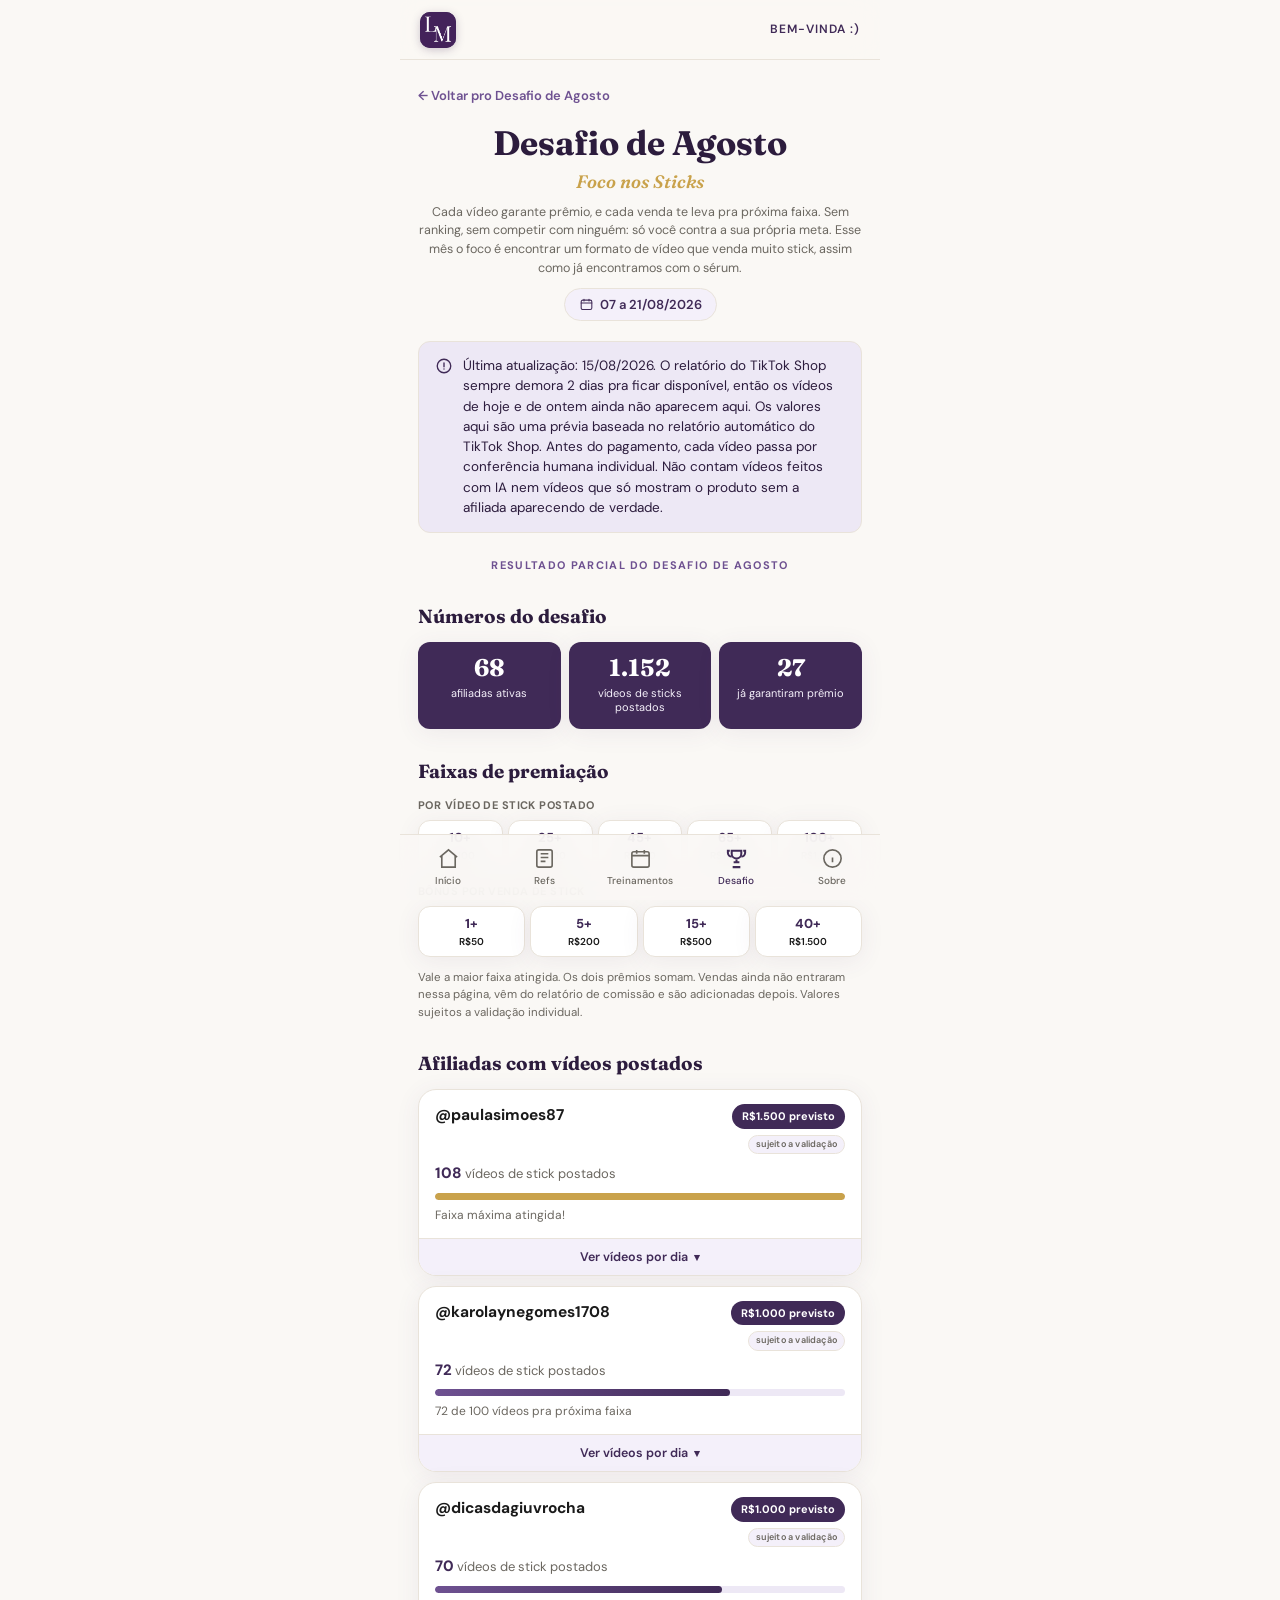
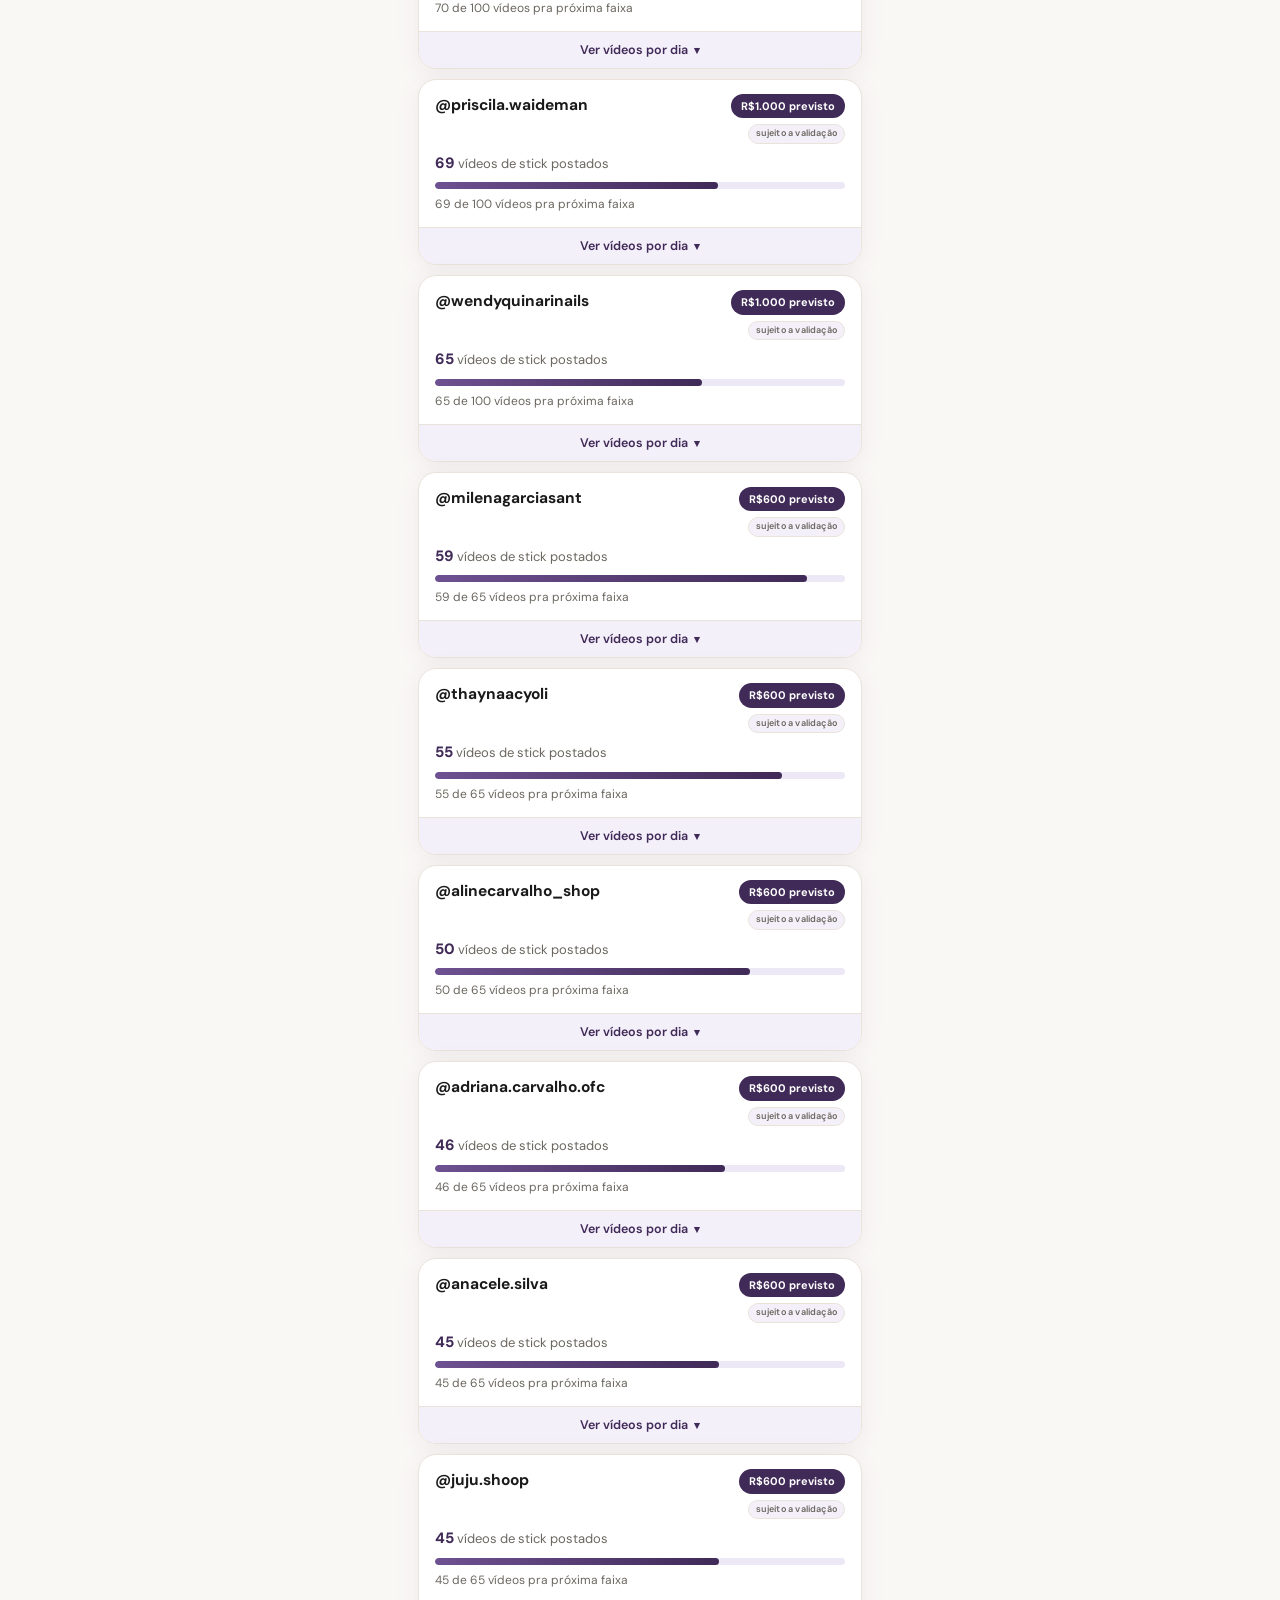
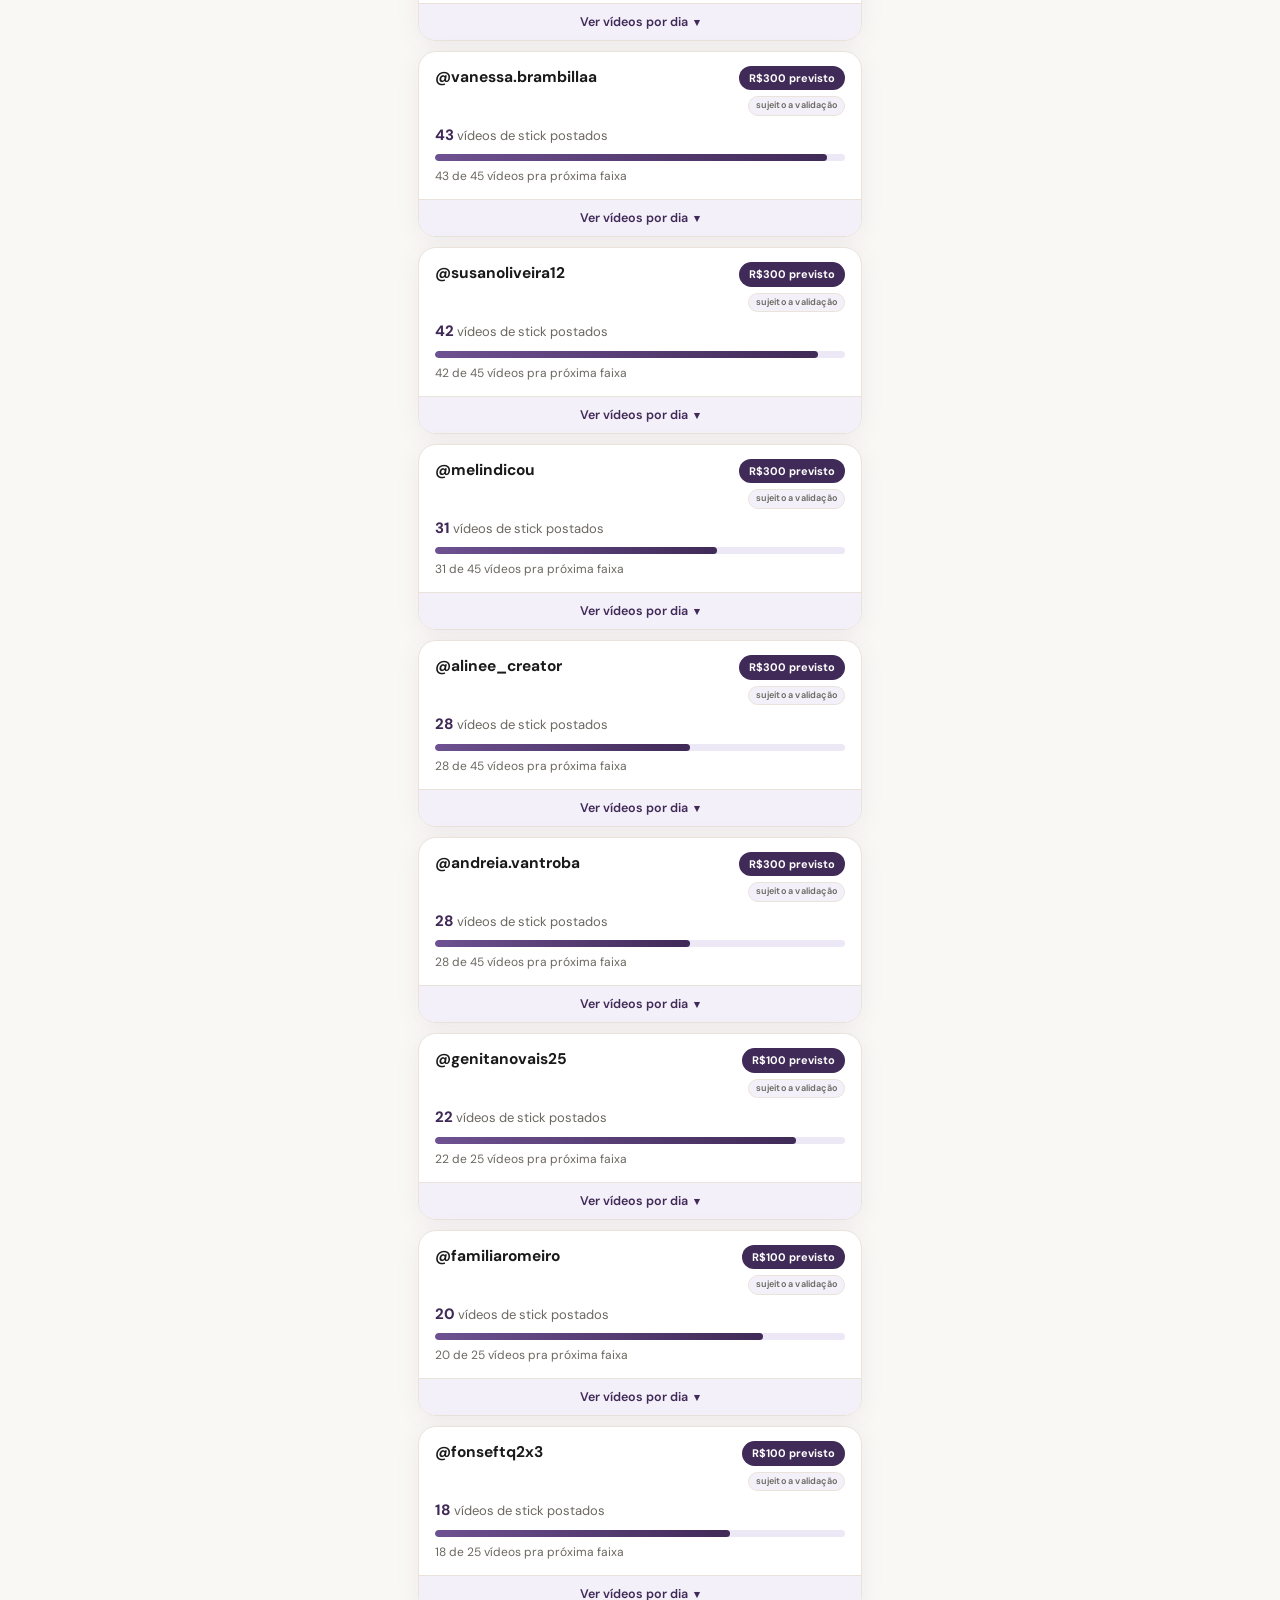
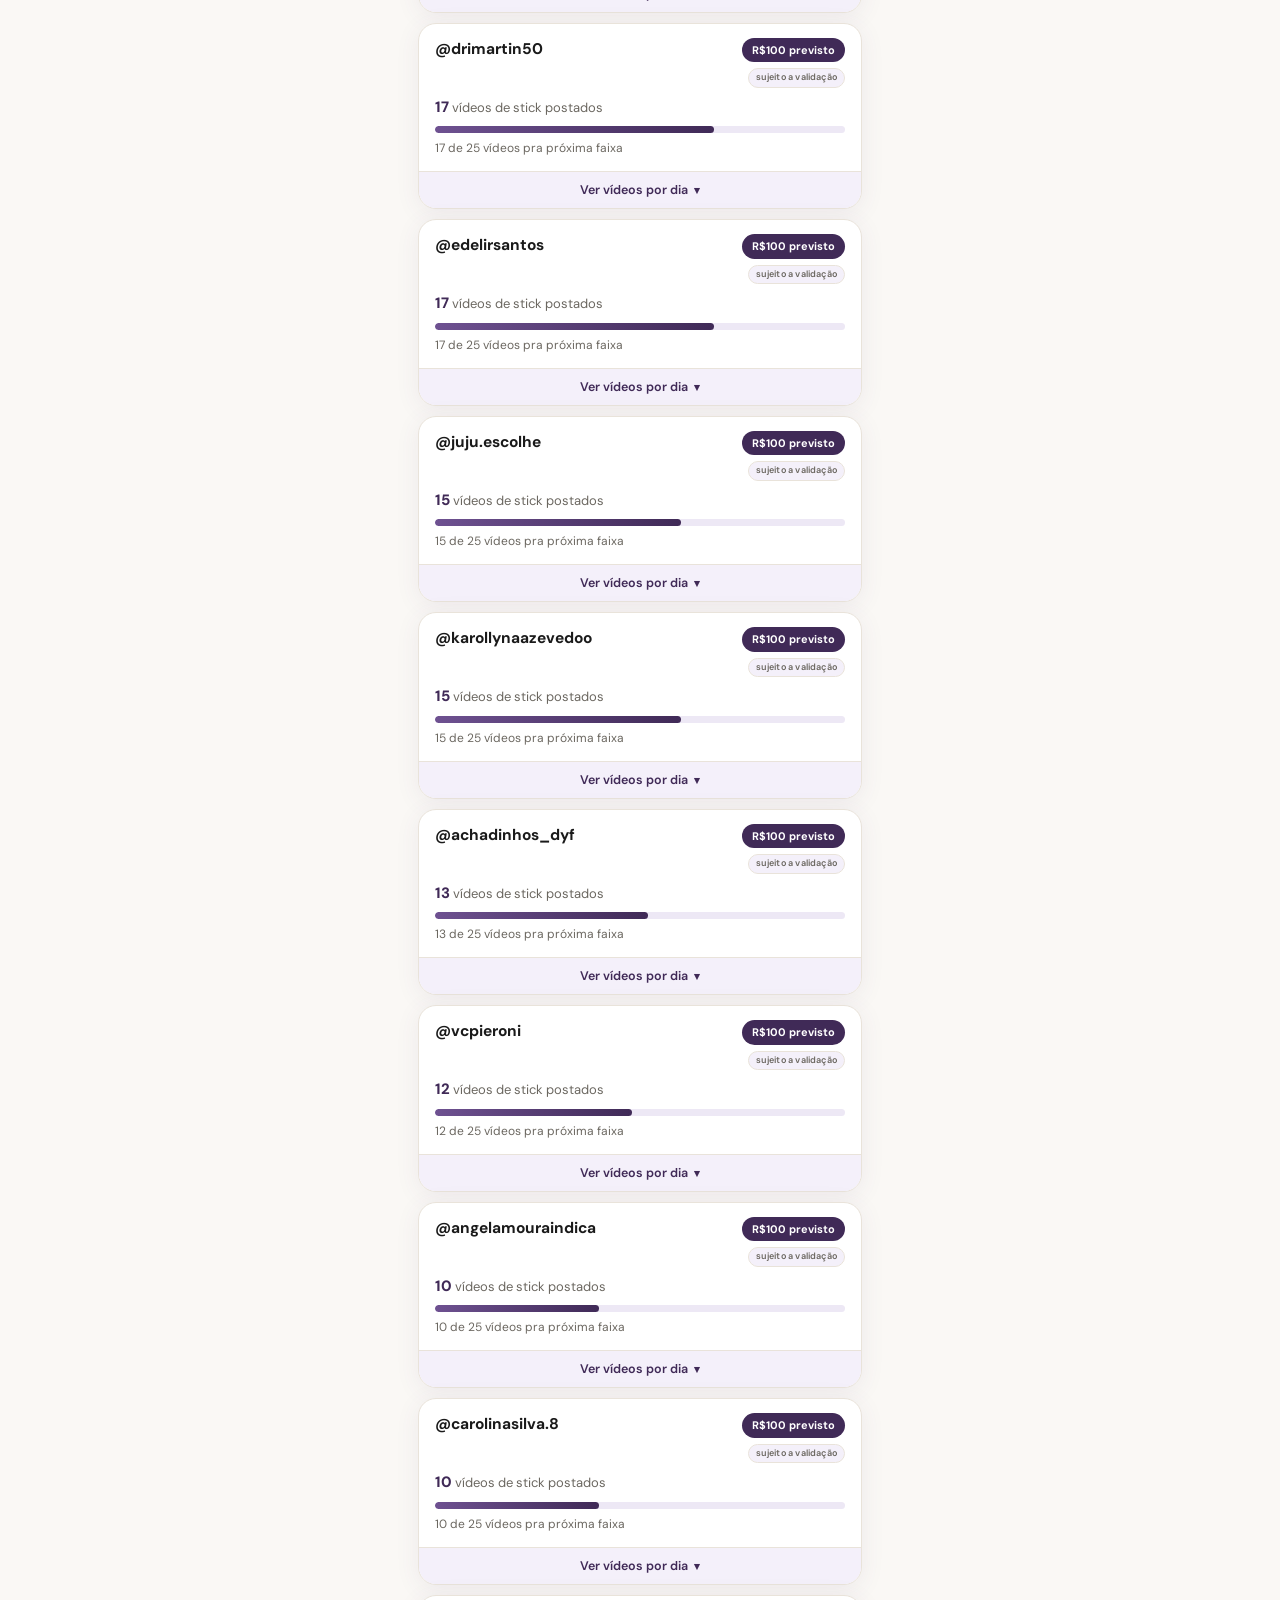
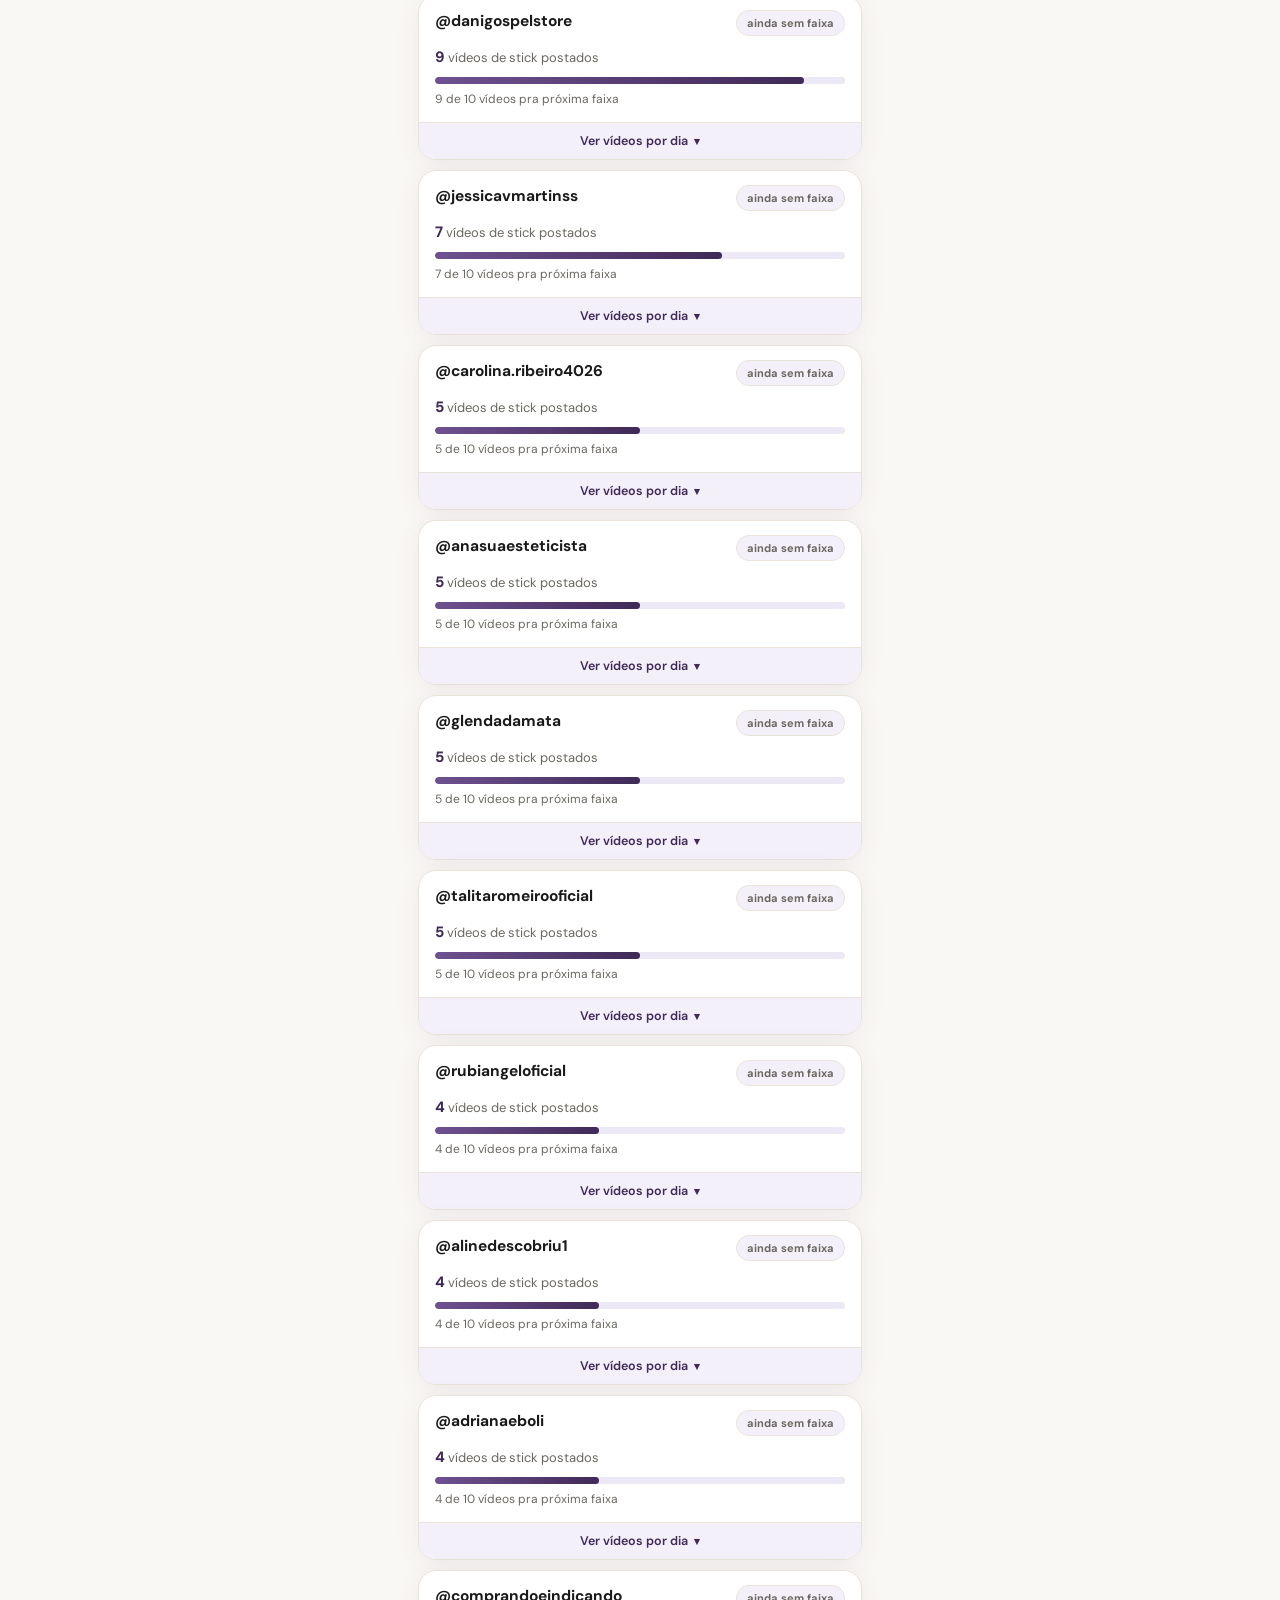
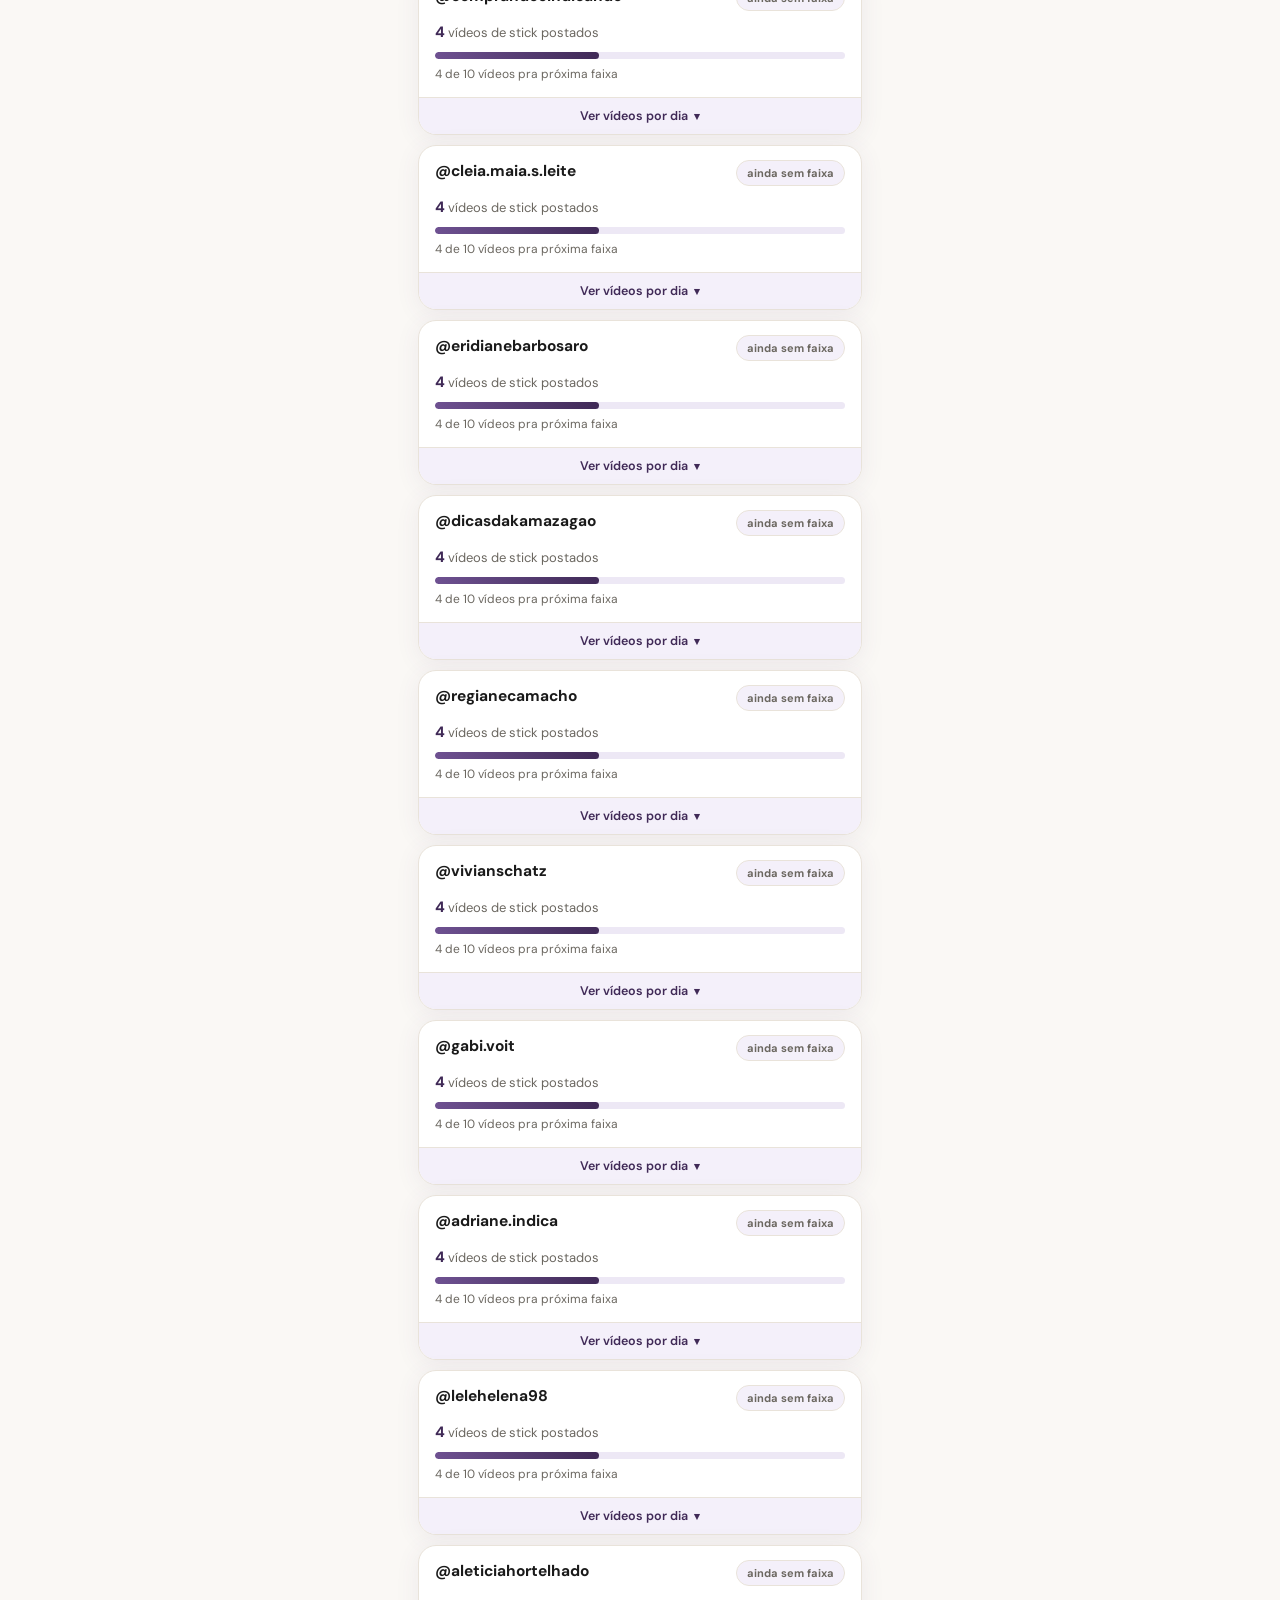
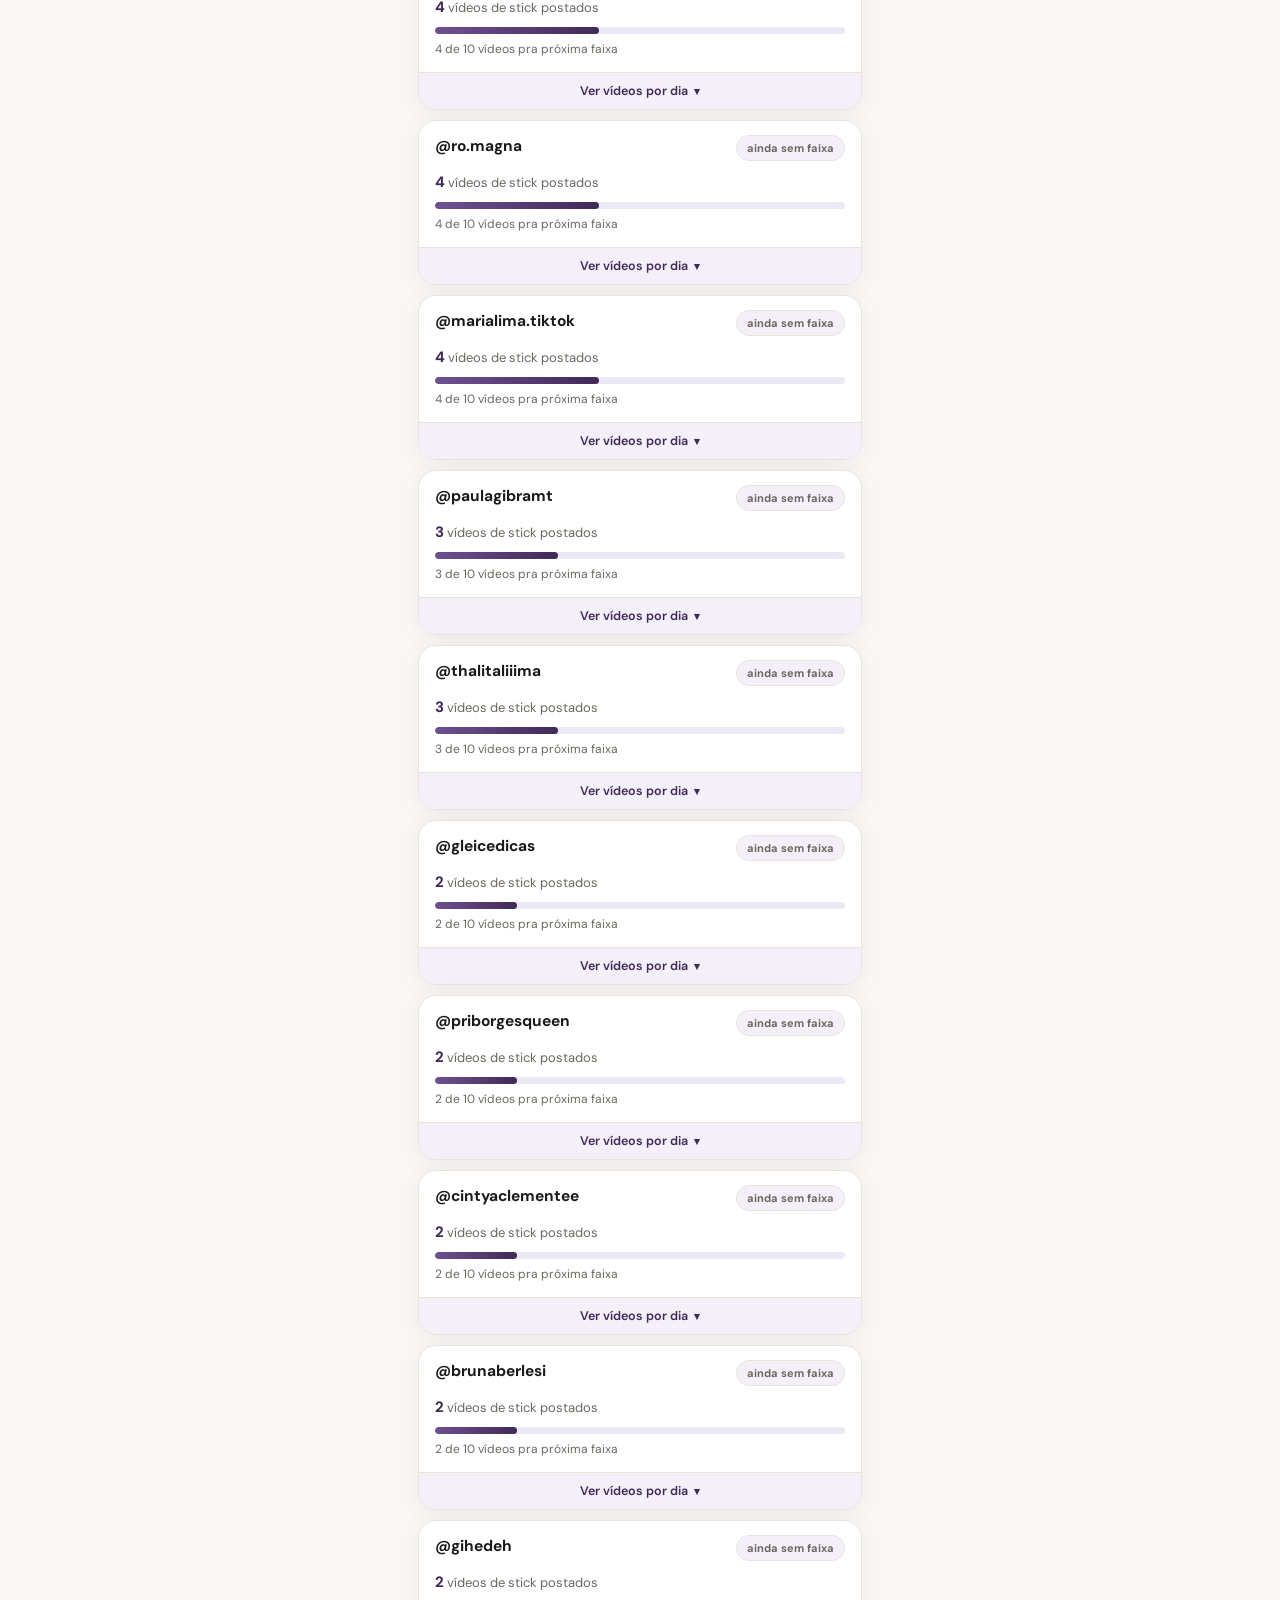
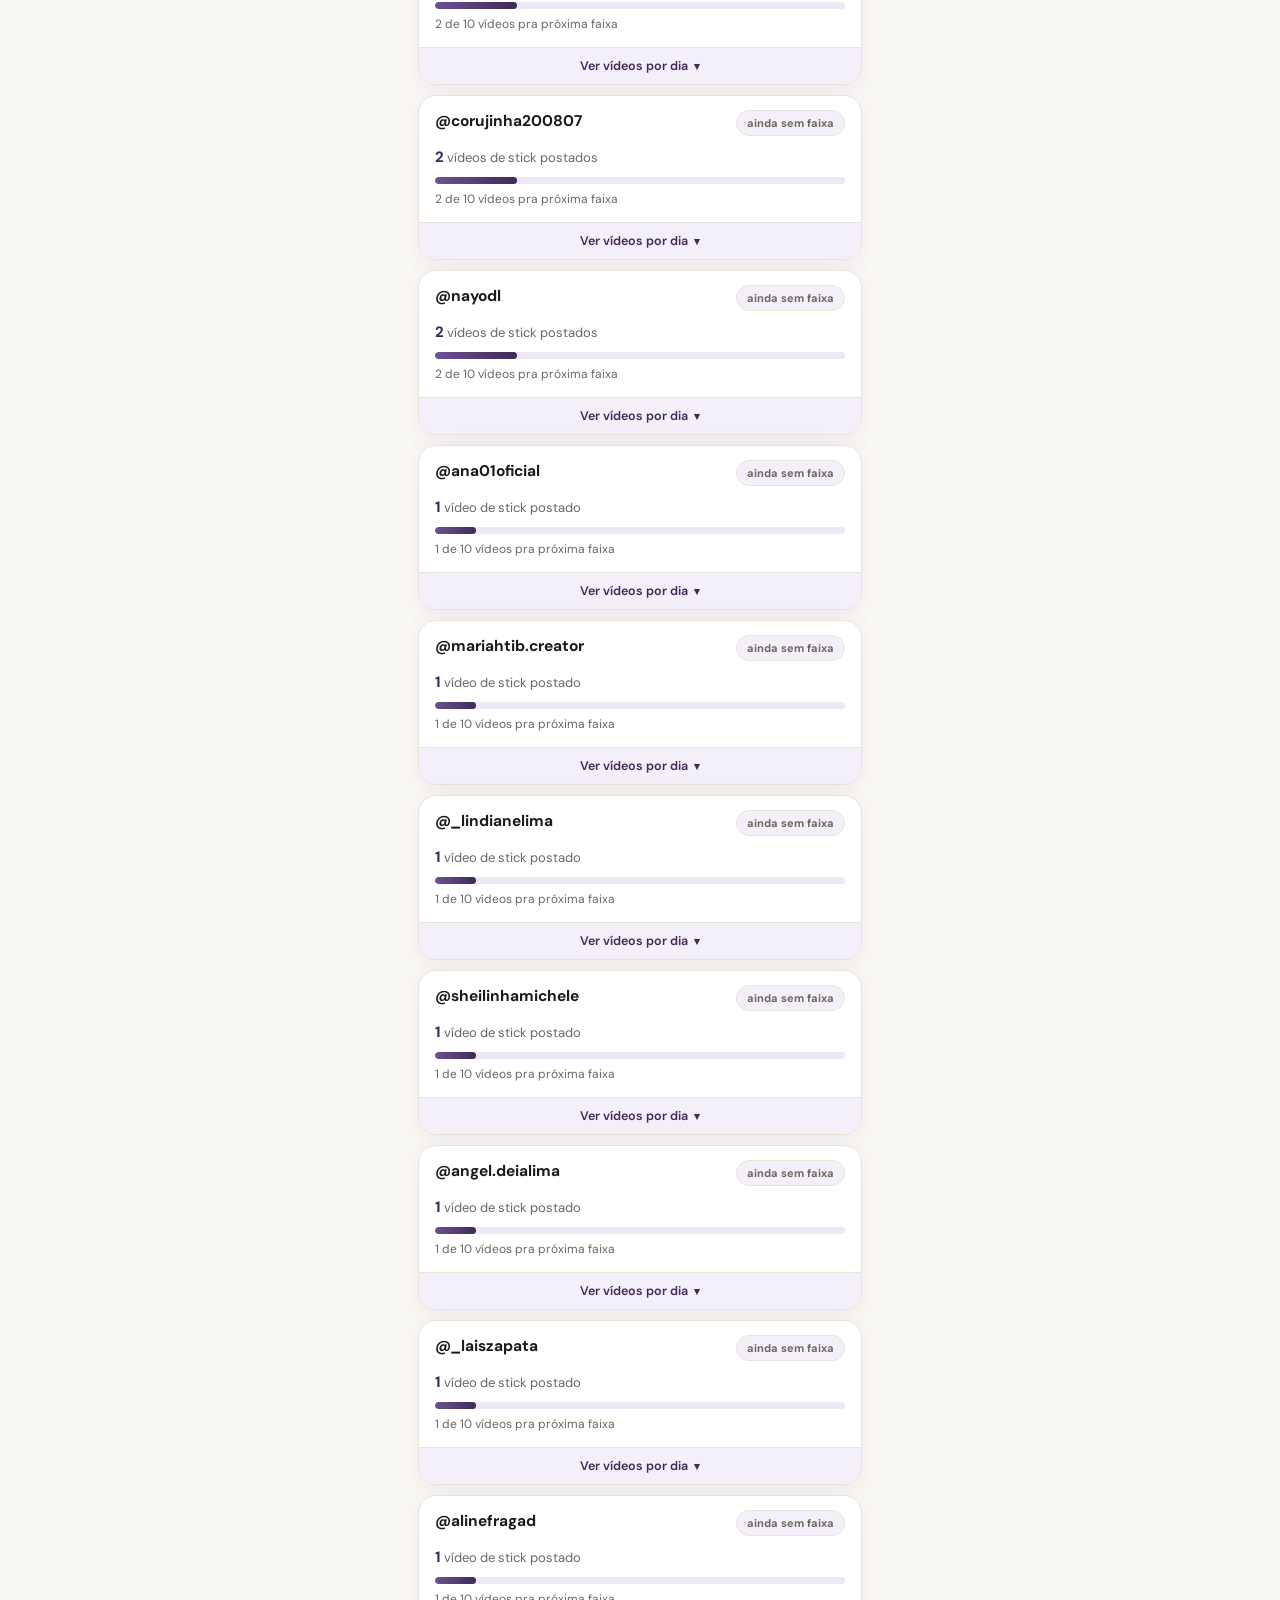
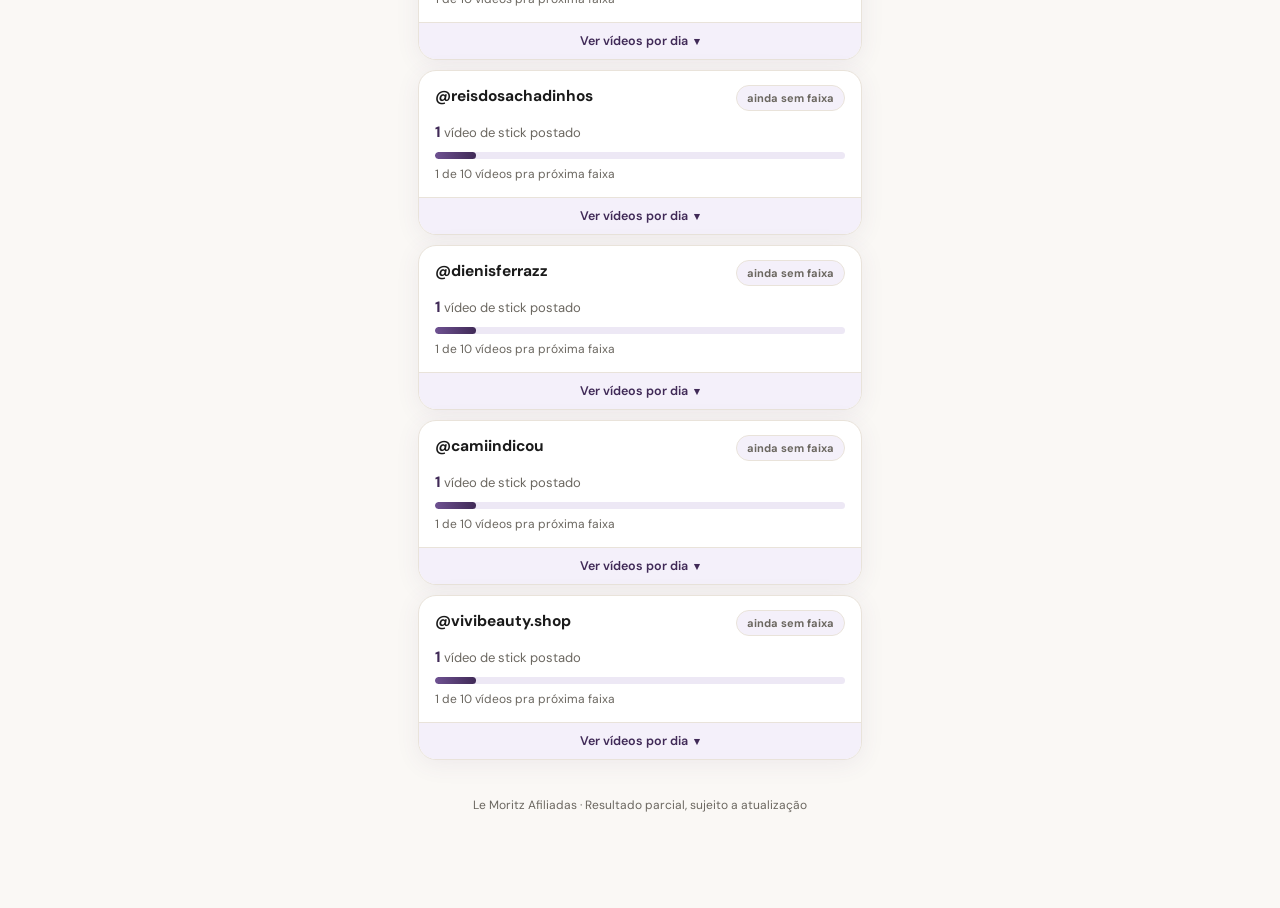
==== resultado-agosto.html @ 5aadb67f "Ajusta linguagem de premiação pra deixar claro que é uma prévia - Troca "garantido" por "previsto" n" ====
<!DOCTYPE html>
<html lang="pt-BR">
<head>
<meta charset="UTF-8">
<meta name="viewport" content="width=device-width, initial-scale=1.0">
<title>Resultado parcial — Desafio de Agosto | Le Moritz Afiliadas</title>
<meta name="description" content="Resultado parcial do Desafio de Agosto (Foco nos Sticks) — Le Moritz Afiliadas.">
<link rel="preconnect" href="https://fonts.googleapis.com">
<link rel="preconnect" href="https://fonts.gstatic.com" crossorigin>
<link href="https://fonts.googleapis.com/css2?family=Fraunces:ital,wght@0,400;0,500;0,600;0,700;1,500;1,600&family=DM+Sans:wght@400;500;600;700&display=swap" rel="stylesheet">
<style>
  :root {
    --creme:        #FAF8F5;
    --roxo:         #402A57;
    --roxo-escuro:  #2C1C3D;
    --roxo-claro:   #6E5191;
    --lilas:        #EDE8F5;
    --lilas-2:      #F4F0FA;
    --grafite:      #1A1A1A;
    --cinza-txt:    #6B6760;
    --borda:        #E9E3DA;
    --branco:       #FFFFFF;
    --ouro:         #C9A24B;

    --serif: "Fraunces", Georgia, serif;
    --sans:  "DM Sans", -apple-system, BlinkMacSystemFont, "Segoe UI", sans-serif;

    --max:       480px;
    --radius:    18px;
    --radius-sm: 12px;
    --shadow:    0 4px 24px rgba(84, 58, 120, .08);
    --header-h:  60px;
    --nav-h:     66px;
  }

  * { box-sizing: border-box; margin: 0; padding: 0; }

  body {
    background: var(--creme);
    color: var(--grafite);
    font-family: var(--sans);
    font-size: 15px;
    line-height: 1.5;
    -webkit-font-smoothing: antialiased;
  }

  /* ---------- Header fixo (igual ao resto do portal) ---------- */
  .header {
    position: sticky;
    top: 0;
    z-index: 50;
    height: var(--header-h);
    max-width: var(--max);
    margin: 0 auto;
    display: flex;
    align-items: center;
    justify-content: space-between;
    padding: 0 20px;
    background: rgba(250, 248, 245, .82);
    backdrop-filter: saturate(180%) blur(14px);
    -webkit-backdrop-filter: saturate(180%) blur(14px);
    border-bottom: 1px solid var(--borda);
  }
  .brand { display: flex; align-items: center; }
  .brand-mark {
    position: relative; width: 36px; height: 36px; border-radius: 10px;
    background: var(--roxo); overflow: hidden; display: grid; place-items: center;
    box-shadow: 0 2px 8px rgba(64,42,87,.25);
  }
  .brand-mark .mono {
    font-family: var(--serif); color: #fff; font-size: 18px; font-weight: 600; letter-spacing: .01em;
  }
  .brand-mark img { position: absolute; inset: 0; width: 100%; height: 100%; object-fit: cover; }
  .header .greeting {
    font-size: 12px; font-weight: 600; letter-spacing: .08em; text-transform: uppercase;
    color: var(--roxo); max-width: 55%; text-align: right; line-height: 1.25;
  }

  /* ---------- Bottom navigation fixo (igual ao resto do portal) ---------- */
  .bottom-nav {
    position: fixed; bottom: 0; left: 50%; transform: translateX(-50%);
    width: 100%; max-width: var(--max); height: var(--nav-h); z-index: 60;
    background: rgba(250,248,245,.9);
    backdrop-filter: saturate(180%) blur(16px); -webkit-backdrop-filter: saturate(180%) blur(16px);
    border-top: 1px solid var(--borda);
    display: flex; align-items: center; justify-content: space-around;
    padding-bottom: env(safe-area-inset-bottom);
  }
  .nav-btn {
    display: flex; flex-direction: column; align-items: center; gap: 3px;
    font-size: 10px; font-weight: 500; color: var(--cinza-txt);
    flex: 1; padding: 8px 0; transition: color .15s; text-decoration: none;
  }
  .nav-btn svg { width: 23px; height: 23px; stroke-width: 1.7; }
  .nav-btn.active { color: var(--roxo); }
  .nav-btn.active svg { stroke-width: 2.1; }

  .wrap {
    max-width: var(--max);
    margin: 0 auto;
    padding: 24px 18px calc(var(--nav-h) + 28px);
  }

  a { color: var(--roxo); }

  .back-link {
    display: inline-flex;
    align-items: center;
    gap: 4px;
    font-size: 13px;
    font-weight: 600;
    color: var(--roxo-claro);
    text-decoration: none;
    margin-bottom: 18px;
  }
  .back-link:hover { color: var(--roxo); }

  /* ---------- Cabeçalho ---------- */
  header.hero {
    text-align: center;
    margin-bottom: 20px;
  }
  .eyebrow {
    font-family: var(--sans);
    font-size: 11px;
    font-weight: 700;
    letter-spacing: .12em;
    text-transform: uppercase;
    color: var(--roxo-claro);
    margin-bottom: 8px;
  }
  h1.title {
    font-family: var(--serif);
    font-weight: 700;
    font-size: 34px;
    line-height: 1.12;
    color: var(--roxo-escuro);
    margin-bottom: 6px;
  }
  .subtitle {
    font-family: var(--serif);
    font-style: italic;
    font-weight: 600;
    font-size: 18px;
    color: var(--ouro);
    margin-bottom: 8px;
  }
  .tagline {
    font-size: 12.5px;
    color: var(--cinza-txt);
    margin-bottom: 10px;
  }
  .period {
    display: inline-flex;
    align-items: center;
    gap: 6px;
    font-size: 13px;
    font-weight: 600;
    color: var(--roxo);
    background: var(--lilas-2);
    border: 1px solid var(--borda);
    border-radius: 999px;
    padding: 6px 14px;
  }
  .period svg { width: 15px; height: 15px; flex-shrink: 0; }

  /* ---------- Aviso de atualização ---------- */
  .update-notice {
    background: var(--lilas);
    border: 1px solid var(--borda);
    border-radius: var(--radius-sm);
    padding: 14px 16px;
    margin: 20px 0;
    font-size: 13.5px;
    line-height: 1.5;
    color: var(--roxo-escuro);
    display: flex;
    gap: 10px;
    align-items: flex-start;
  }
  .update-notice .ic {
    flex-shrink: 0;
    width: 18px; height: 18px;
    margin-top: 1px;
    color: var(--roxo);
  }
  .update-notice b { color: var(--roxo); }

  /* ---------- Seções ---------- */
  section { margin: 28px 0; }
  h2.section-title {
    font-family: var(--serif);
    font-size: 19px;
    color: var(--roxo-escuro);
    margin-bottom: 12px;
  }

  /* ---------- Faixas de premiação ---------- */
  .tier-group { margin-bottom: 12px; }
  .tier-group-label {
    font-size: 11px;
    font-weight: 700;
    letter-spacing: .04em;
    text-transform: uppercase;
    color: var(--cinza-txt);
    margin-bottom: 6px;
  }
  .tier-cards {
    display: grid;
    grid-template-columns: repeat(5, 1fr);
    gap: 5px;
  }
  .tier-cards.tier-cards-4 { grid-template-columns: repeat(4, 1fr); }
  .tier-card {
    min-width: 0;
    background: var(--branco);
    border: 1px solid var(--borda);
    border-radius: var(--radius-sm);
    box-shadow: var(--shadow);
    text-align: center;
    padding: 7px 3px;
  }
  .tier-card .tc-n {
    font-family: var(--sans);
    font-weight: 800;
    font-size: 13px;
    color: var(--roxo);
    white-space: nowrap;
  }
  .tier-card .tc-v {
    font-size: 10px;
    font-weight: 600;
    color: var(--grafite);
    margin-top: 1px;
    white-space: nowrap;
  }
  .tier-note {
    font-size: 11.5px;
    color: var(--cinza-txt);
    line-height: 1.5;
    margin-top: 4px;
  }

  /* ---------- KPIs ---------- */
  .kpi-row {
    display: grid;
    grid-template-columns: repeat(3, 1fr);
    gap: 8px;
  }
  .kpi-card {
    background: var(--roxo);
    border-radius: var(--radius-sm);
    box-shadow: var(--shadow);
    padding: 14px 8px;
    text-align: center;
  }
  .kpi-card .kv {
    font-family: var(--serif);
    font-weight: 700;
    font-size: 24px;
    color: var(--branco);
    line-height: 1;
  }
  .kpi-card .kl {
    font-size: 11px;
    color: var(--lilas-2);
    margin-top: 6px;
    line-height: 1.3;
  }

  /* ---------- Lista de afiliadas ---------- */
  .aff-list { display: flex; flex-direction: column; gap: 10px; }

  .aff-card {
    background: var(--branco);
    border: 1px solid var(--borda);
    border-radius: var(--radius);
    box-shadow: var(--shadow);
    overflow: hidden;
  }

  .aff-main {
    padding: 14px 16px;
  }

  .aff-top {
    display: flex;
    justify-content: space-between;
    align-items: flex-start;
    gap: 8px;
    margin-bottom: 10px;
  }

  .aff-handle {
    font-family: var(--sans);
    font-weight: 700;
    font-size: 15.5px;
    color: var(--grafite);
  }

  .aff-badge {
    flex-shrink: 0;
    font-size: 11px;
    font-weight: 700;
    padding: 4px 10px;
    border-radius: 999px;
    white-space: nowrap;
  }
  .aff-badge.has-tier {
    background: var(--roxo);
    color: var(--branco);
  }
  .aff-badge.no-tier {
    background: var(--lilas-2);
    color: var(--cinza-txt);
    border: 1px solid var(--borda);
  }

  .validation-tag {
    display: inline-block;
    font-size: 9px;
    font-weight: 600;
    letter-spacing: .02em;
    color: var(--cinza-txt);
    background: var(--lilas-2);
    border: 1px solid var(--borda);
    border-radius: 999px;
    padding: 2px 7px;
    white-space: nowrap;
  }
  .aff-top-tag {
    display: flex;
    justify-content: flex-end;
    margin: -4px 0 8px;
  }

  .aff-count {
    font-size: 13px;
    color: var(--cinza-txt);
    margin-bottom: 8px;
  }
  .aff-count b { color: var(--roxo); font-family: var(--sans); font-weight: 800; font-size: 15px; }

  .progress-track {
    height: 7px;
    background: var(--lilas);
    border-radius: 999px;
    overflow: hidden;
    margin-bottom: 6px;
  }
  .progress-fill {
    height: 100%;
    background: linear-gradient(90deg, var(--roxo-claro), var(--roxo));
    border-radius: 999px;
    transition: width .4s ease;
  }
  .progress-fill.maxed { background: var(--ouro); }

  .progress-label {
    font-size: 12px;
    color: var(--cinza-txt);
  }

  .aff-toggle {
    display: flex;
    align-items: center;
    justify-content: center;
    gap: 6px;
    width: 100%;
    background: var(--lilas-2);
    border: none;
    border-top: 1px solid var(--borda);
    padding: 10px;
    font-family: var(--sans);
    font-size: 12.5px;
    font-weight: 600;
    color: var(--roxo);
    cursor: pointer;
  }
  .aff-toggle:hover { background: var(--lilas); }
  .aff-toggle .arrow {
    display: inline-flex;
    transition: transform .25s ease;
    font-size: 11px;
  }
  .aff-card.open .aff-toggle .arrow { transform: rotate(180deg); }

  .aff-days {
    max-height: 0;
    overflow: hidden;
    transition: max-height .3s ease;
    background: var(--lilas-2);
  }
  .aff-card.open .aff-days { max-height: 300px; }

  .aff-days-inner {
    padding: 12px 16px 16px;
    display: flex;
    flex-direction: column;
    gap: 6px;
  }
  .day-row {
    display: flex;
    justify-content: space-between;
    font-size: 13px;
    color: var(--grafite);
    padding: 6px 10px;
    background: var(--branco);
    border-radius: 8px;
    border: 1px solid var(--borda);
  }
  .day-row .dd { color: var(--cinza-txt); }
  .day-row b { font-family: var(--sans); font-weight: 700; color: var(--roxo); }

  .empty-state {
    text-align: center;
    color: var(--cinza-txt);
    font-size: 13px;
    padding: 24px 0;
  }

  footer.foot {
    margin-top: 36px;
    text-align: center;
    font-size: 12px;
    color: var(--cinza-txt);
  }
</style>
</head>
<body>

<!-- ===== HEADER FIXO (igual ao resto do portal) ===== -->
<header class="header">
  <a class="brand" href="index.html" aria-label="Le Moritz Afiliadas">
    <span class="brand-mark"><span class="mono">LM</span><img src="assets/lm-symbol.png" alt="" onerror="this.remove()"></span>
  </a>
  <div class="greeting">BEM-VINDA :)</div>
</header>

<div class="wrap">

  <a class="back-link" href="index.html#desafio">&larr; Voltar pro Desafio de Agosto</a>

  <!-- ============================================================
       1. CABEÇALHO
       ============================================================ -->
  <header class="hero">
    <h1 class="title">Desafio de Agosto</h1>
    <p class="subtitle">Foco nos Sticks</p>
    <p class="tagline">Cada vídeo garante prêmio, e cada venda te leva pra próxima faixa. Sem ranking, sem competir com ninguém: só você contra a sua própria meta. Esse mês o foco é encontrar um formato de vídeo que venda muito stick, assim como já encontramos com o sérum.</p>
    <span class="period">
      <svg viewBox="0 0 24 24" fill="none" stroke="currentColor" stroke-width="1.7" stroke-linecap="round" stroke-linejoin="round"><rect x="3.5" y="5" width="17" height="15" rx="2.5"/><path d="M3.5 9.5h17M8 3.5v3M16 3.5v3"/></svg>
      07 a 21/08/2026
    </span>
  </header>

  <!-- ============================================================
       2. AVISO DE ATUALIZAÇÃO
       (texto vem da constante UPDATE_NOTICE_TEXT no JS, lá embaixo —
       edite ali a cada nova atualização)
       ============================================================ -->
  <div class="update-notice">
    <svg class="ic" viewBox="0 0 24 24" fill="none" stroke="currentColor" stroke-width="1.8" stroke-linecap="round" stroke-linejoin="round"><circle cx="12" cy="12" r="9"/><path d="M12 8v5M12 16h.01"/></svg>
    <span id="updateNoticeText"></span>
  </div>

  <!-- ============================================================
       3. KPIs GERAIS (resultado parcial)
       ============================================================ -->
  <p class="eyebrow" style="text-align:center;margin-top:24px;">RESULTADO PARCIAL do Desafio de Agosto</p>
  <section>
    <h2 class="section-title">Números do desafio</h2>
    <div class="kpi-row" id="kpiRow"></div>
  </section>

  <!-- ============================================================
       4. RESUMO DO DESAFIO — FAIXAS DE PREMIAÇÃO
       ============================================================ -->
  <section>
    <h2 class="section-title">Faixas de premiação</h2>

    <div class="tier-group">
      <p class="tier-group-label">Por vídeo de stick postado</p>
      <div class="tier-cards">
        <div class="tier-card"><div class="tc-n">10+</div><div class="tc-v">R$100</div></div>
        <div class="tier-card"><div class="tc-n">25+</div><div class="tc-v">R$300</div></div>
        <div class="tier-card"><div class="tc-n">45+</div><div class="tc-v">R$600</div></div>
        <div class="tier-card"><div class="tc-n">65+</div><div class="tc-v">R$1.000</div></div>
        <div class="tier-card"><div class="tc-n">100+</div><div class="tc-v">R$1.500</div></div>
      </div>
    </div>

    <div class="tier-group">
      <p class="tier-group-label">Bônus por venda de stick</p>
      <div class="tier-cards tier-cards-4">
        <div class="tier-card"><div class="tc-n">1+</div><div class="tc-v">R$50</div></div>
        <div class="tier-card"><div class="tc-n">5+</div><div class="tc-v">R$200</div></div>
        <div class="tier-card"><div class="tc-n">15+</div><div class="tc-v">R$500</div></div>
        <div class="tier-card"><div class="tc-n">40+</div><div class="tc-v">R$1.500</div></div>
      </div>
    </div>

    <p class="tier-note">Vale a maior faixa atingida. Os dois prêmios somam. Vendas ainda não entraram nessa página, vêm do relatório de comissão e são adicionadas depois. Valores sujeitos a validação individual.</p>
  </section>

  <!-- ============================================================
       5. LISTA DE AFILIADAS
       ============================================================ -->
  <section>
    <h2 class="section-title">Afiliadas com vídeos postados</h2>
    <div class="aff-list" id="affList"></div>
  </section>

  <footer class="foot">Le Moritz Afiliadas &middot; Resultado parcial, sujeito a atualização</footer>

</div>

<!-- ===== BOTTOM NAVIGATION (igual ao resto do portal) ===== -->
<nav class="bottom-nav">
  <a class="nav-btn" href="index.html#home">
    <svg viewBox="0 0 24 24" fill="none" stroke="currentColor"><path d="M3 10.5 12 3l9 7.5"/><path d="M5 9.5V21h14V9.5"/></svg>
    Início
  </a>
  <a class="nav-btn" href="index.html#refs">
    <svg viewBox="0 0 24 24" fill="none" stroke="currentColor"><rect x="4" y="3" width="16" height="18" rx="2"/><path d="M8 7h8M8 11h8M8 15h5"/></svg>
    Refs
  </a>
  <a class="nav-btn" href="index.html#treinamentos">
    <svg viewBox="0 0 24 24" fill="none" stroke="currentColor"><rect x="3" y="5" width="18" height="16" rx="2"/><path d="M3 9h18M8 3v4M16 3v4"/></svg>
    Treinamentos
  </a>
  <a class="nav-btn active" href="index.html#desafio">
    <svg viewBox="0 0 24 24" fill="none" stroke="currentColor"><path d="M7 4h10v3a5 5 0 0 1-10 0V4Z"/><path d="M5 4H3v2a4 4 0 0 0 4 4M19 4h2v2a4 4 0 0 1-4 4M9 16h6M12 13v3M8 21h8"/></svg>
    Desafio
  </a>
  <a class="nav-btn" href="index.html#sobre">
    <svg viewBox="0 0 24 24" fill="none" stroke="currentColor"><circle cx="12" cy="12" r="9"/><path d="M12 11v5M12 8h.01"/></svg>
    Sobre
  </a>
</nav>

<script>
/* =========================================================
   DADOS DO DESAFIO, atualizar aqui a cada novo relatório
   ========================================================= */

// Texto do aviso de atualização — edite aqui a cada nova atualização
const UPDATE_NOTICE_TEXT = "Última atualização: 15/08/2026. O relatório do TikTok Shop sempre demora 2 dias pra ficar disponível, então os vídeos de hoje e de ontem ainda não aparecem aqui. Os valores aqui são uma prévia baseada no relatório automático do TikTok Shop. Antes do pagamento, cada vídeo passa por conferência humana individual. Não contam vídeos feitos com IA nem vídeos que só mostram o produto sem a afiliada aparecendo de verdade.";

// KPIs gerais do topo
const KPI_DATA = {
  afiliadasAtivas: 68,
  videosPostados: 1152,
  jaGarantiramPremio: 27
};

// Faixas de premiação por vídeo (não mexer nas afiliadas abaixo, é calculado automaticamente)
const VIDEO_TIERS = [
  { min: 10,  valor: 100 },
  { min: 25,  valor: 300 },
  { min: 45,  valor: 600 },
  { min: 65,  valor: 1000 },
  { min: 100, valor: 1500 }
];

// Lista de afiliadas: total de vídeos + contagem por dia
const AFFILIATES = [
  { handle: "paulasimoes87",         total: 108, days: { "07/08": 12, "08/08": 16, "09/08": 13, "10/08": 17, "11/08": 22, "12/08": 20, "13/08": 3, "14/08": 3, "15/08": 2 } },
  { handle: "karolaynegomes1708",    total: 72,  days: { "07/08": 8,  "08/08": 8,  "09/08": 8,  "10/08": 8,  "11/08": 8,  "12/08": 8,  "13/08": 8, "14/08": 8, "15/08": 8 } },
  { handle: "dicasdagiuvrocha",      total: 70,  days: { "07/08": 10, "08/08": 16, "09/08": 14, "10/08": 14, "11/08": 6,  "12/08": 3,  "13/08": 5, "14/08": 2, "15/08": 0 } },
  { handle: "priscila.waideman",     total: 69,  days: { "07/08": 10, "08/08": 8,  "09/08": 2,  "10/08": 7,  "11/08": 10, "12/08": 14, "13/08": 8, "14/08": 5, "15/08": 5 } },
  { handle: "wendyquinarinails",     total: 65,  days: { "07/08": 0,  "08/08": 0,  "09/08": 2,  "10/08": 9,  "11/08": 17, "12/08": 15, "13/08": 14, "14/08": 5, "15/08": 3 } },
  { handle: "milenagarciasant",      total: 59,  days: { "12/08": 11, "13/08": 12, "14/08": 20, "15/08": 16 } },
  { handle: "thaynaacyoli",          total: 55,  days: { "07/08": 2,  "08/08": 6,  "09/08": 10, "10/08": 1,  "11/08": 6,  "12/08": 0,  "13/08": 10, "14/08": 9, "15/08": 11 } },
  { handle: "alinecarvalho_shop",    total: 50,  days: { "07/08": 0,  "08/08": 0,  "09/08": 0,  "10/08": 13, "11/08": 0,  "12/08": 10, "13/08": 16, "14/08": 4, "15/08": 7 } },
  { handle: "adriana.carvalho.ofc",  total: 46,  days: { "07/08": 8,  "08/08": 0,  "09/08": 2,  "10/08": 6,  "11/08": 7,  "12/08": 2,  "13/08": 6, "14/08": 1, "15/08": 14 } },
  { handle: "anacele.silva",         total: 45,  days: { "07/08": 13, "08/08": 1,  "09/08": 6,  "10/08": 5,  "11/08": 4,  "12/08": 8,  "13/08": 5, "14/08": 3, "15/08": 0 } },
  { handle: "juju.shoop",            total: 45,  days: { "13/08": 14, "14/08": 19, "15/08": 12 } },
  { handle: "vanessa.brambillaa",    total: 43,  days: { "07/08": 5,  "08/08": 5,  "09/08": 4,  "10/08": 5,  "11/08": 5,  "12/08": 5,  "13/08": 4, "14/08": 6, "15/08": 4 } },
  { handle: "susanoliveira12",       total: 42,  days: { "07/08": 0,  "08/08": 0,  "09/08": 0,  "10/08": 7,  "11/08": 9,  "12/08": 11, "13/08": 7, "14/08": 8, "15/08": 0 } },
  { handle: "melindicou",            total: 31,  days: { "07/08": 4,  "08/08": 4,  "09/08": 5,  "10/08": 0,  "11/08": 0,  "12/08": 2,  "13/08": 5, "14/08": 5, "15/08": 6 } },
  { handle: "alinee_creator",        total: 28,  days: { "07/08": 1,  "08/08": 0,  "09/08": 0,  "10/08": 0,  "11/08": 0,  "12/08": 4,  "13/08": 7, "14/08": 9, "15/08": 7 } },
  { handle: "andreia.vantroba",      total: 28,  days: { "07/08": 2,  "08/08": 0,  "09/08": 1,  "10/08": 2,  "11/08": 4,  "12/08": 9,  "13/08": 6, "14/08": 4, "15/08": 0 } },
  { handle: "genitanovais25",        total: 22,  days: { "07/08": 0,  "08/08": 0,  "09/08": 1,  "10/08": 3,  "11/08": 3,  "12/08": 4,  "13/08": 4, "14/08": 2, "15/08": 5 } },
  { handle: "familiaromeiro",        total: 20,  days: { "07/08": 2,  "08/08": 0,  "09/08": 0,  "10/08": 2,  "11/08": 1,  "12/08": 6,  "13/08": 2, "14/08": 3, "15/08": 4 } },
  { handle: "fonseftq2x3",           total: 18,  days: { "07/08": 0,  "08/08": 3,  "09/08": 3,  "10/08": 1,  "11/08": 0,  "12/08": 0,  "13/08": 5, "14/08": 4, "15/08": 2 } },
  { handle: "drimartin50",           total: 17,  days: { "07/08": 2,  "08/08": 0,  "09/08": 1,  "10/08": 2,  "11/08": 3,  "12/08": 2,  "13/08": 3, "14/08": 3, "15/08": 1 } },
  { handle: "edelirsantos",          total: 17,  days: { "11/08": 1,  "12/08": 3,  "13/08": 3,  "14/08": 7,  "15/08": 3 } },
  { handle: "juju.escolhe",          total: 15,  days: { "07/08": 1,  "08/08": 0,  "09/08": 5,  "10/08": 2,  "11/08": 0,  "12/08": 2,  "13/08": 2, "14/08": 0, "15/08": 3 } },
  { handle: "karollynaazevedoo",     total: 15,  days: { "10/08": 2,  "15/08": 13 } },
  { handle: "achadinhos_dyf",        total: 13,  days: { "11/08": 3,  "12/08": 4,  "13/08": 2,  "14/08": 2, "15/08": 2 } },
  { handle: "vcpieroni",             total: 12,  days: { "07/08": 1,  "08/08": 2,  "09/08": 1,  "10/08": 1,  "11/08": 1,  "12/08": 2,  "13/08": 2, "14/08": 0, "15/08": 2 } },
  { handle: "angelamouraindica",     total: 10,  days: { "11/08": 7,  "12/08": 3 } },
  { handle: "carolinasilva.8",       total: 10,  days: { "15/08": 10 } },
  { handle: "danigospelstore",       total: 9,   days: { "07/08": 2,  "11/08": 1,  "12/08": 1,  "13/08": 4, "14/08": 1 } },
  { handle: "jessicavmartinss",      total: 7,   days: { "12/08": 3,  "13/08": 2,  "14/08": 2 } },
  { handle: "carolina.ribeiro4026",  total: 5,   days: { "07/08": 2,  "11/08": 2,  "15/08": 1 } },
  { handle: "anasuaesteticista",     total: 5,   days: { "12/08": 2,  "13/08": 3 } },
  { handle: "glendadamata",          total: 5,   days: { "13/08": 1,  "14/08": 3,  "15/08": 1 } },
  { handle: "talitaromeirooficial",  total: 5,   days: { "14/08": 5 } },
  { handle: "rubiangeloficial",      total: 4,   days: { "07/08": 3,  "08/08": 1 } },
  { handle: "alinedescobriu1",       total: 4,   days: { "07/08": 1,  "13/08": 2,  "14/08": 1 } },
  { handle: "adrianaeboli",          total: 4,   days: { "07/08": 1,  "12/08": 1,  "14/08": 2 } },
  { handle: "comprandoeindicando",   total: 4,   days: { "07/08": 2,  "11/08": 2 } },
  { handle: "cleia.maia.s.leite",    total: 4,   days: { "07/08": 2,  "10/08": 1,  "14/08": 1 } },
  { handle: "eridianebarbosaro",     total: 4,   days: { "09/08": 3,  "11/08": 1 } },
  { handle: "dicasdakamazagao",      total: 4,   days: { "09/08": 1,  "10/08": 3 } },
  { handle: "regianecamacho",        total: 4,   days: { "09/08": 1,  "10/08": 2,  "15/08": 1 } },
  { handle: "vivianschatz",          total: 4,   days: { "10/08": 2,  "12/08": 2 } },
  { handle: "gabi.voit",             total: 4,   days: { "10/08": 4 } },
  { handle: "adriane.indica",        total: 4,   days: { "11/08": 1,  "13/08": 3 } },
  { handle: "lelehelena98",          total: 4,   days: { "12/08": 4 } },
  { handle: "aleticiahortelhado",    total: 4,   days: { "13/08": 3,  "14/08": 1 } },
  { handle: "ro.magna",              total: 4,   days: { "13/08": 1,  "14/08": 2,  "15/08": 1 } },
  { handle: "marialima.tiktok",      total: 4,   days: { "15/08": 4 } },
  { handle: "paulagibramt",          total: 3,   days: { "09/08": 1,  "12/08": 1,  "13/08": 1 } },
  { handle: "thalitaliiima",         total: 3,   days: { "10/08": 1,  "11/08": 1,  "12/08": 1 } },
  { handle: "gleicedicas",           total: 2,   days: { "07/08": 2 } },
  { handle: "priborgesqueen",        total: 2,   days: { "08/08": 1,  "11/08": 1 } },
  { handle: "cintyaclementee",       total: 2,   days: { "11/08": 1,  "12/08": 1 } },
  { handle: "brunaberlesi",          total: 2,   days: { "11/08": 2 } },
  { handle: "gihedeh",               total: 2,   days: { "12/08": 1,  "13/08": 1 } },
  { handle: "corujinha200807",       total: 2,   days: { "14/08": 2 } },
  { handle: "nayodl",                total: 2,   days: { "14/08": 2 } },
  { handle: "ana01oficial",          total: 1,   days: { "07/08": 1 } },
  { handle: "mariahtib.creator",     total: 1,   days: { "08/08": 1 } },
  { handle: "_lindianelima",         total: 1,   days: { "09/08": 1 } },
  { handle: "sheilinhamichele",      total: 1,   days: { "09/08": 1 } },
  { handle: "angel.deialima",        total: 1,   days: { "10/08": 1 } },
  { handle: "_laiszapata",           total: 1,   days: { "11/08": 1 } },
  { handle: "alinefragad",           total: 1,   days: { "11/08": 1 } },
  { handle: "reisdosachadinhos",     total: 1,   days: { "12/08": 1 } },
  { handle: "dienisferrazz",         total: 1,   days: { "13/08": 1 } },
  { handle: "camiindicou",           total: 1,   days: { "13/08": 1 } },
  { handle: "vivibeauty.shop",       total: 1,   days: { "15/08": 1 } }
];

/* =========================================================
   Lógica — não precisa mexer daqui pra baixo
   ========================================================= */

function fmtBRL(v) {
  return "R$" + v.toLocaleString("pt-BR");
}

function getCurrentTier(total) {
  let tier = null;
  for (const t of VIDEO_TIERS) if (total >= t.min) tier = t;
  return tier;
}

function getNextTier(total) {
  for (const t of VIDEO_TIERS) if (total < t.min) return t;
  return null;
}

function renderKpis() {
  const el = document.getElementById("kpiRow");
  el.innerHTML = `
    <div class="kpi-card"><div class="kv">${KPI_DATA.afiliadasAtivas.toLocaleString("pt-BR")}</div><div class="kl">afiliadas ativas</div></div>
    <div class="kpi-card"><div class="kv">${KPI_DATA.videosPostados.toLocaleString("pt-BR")}</div><div class="kl">vídeos de sticks postados</div></div>
    <div class="kpi-card"><div class="kv">${KPI_DATA.jaGarantiramPremio.toLocaleString("pt-BR")}</div><div class="kl">já garantiram prêmio</div></div>
  `;
}

function renderAffiliates() {
  const listEl = document.getElementById("affList");
  const withVideos = AFFILIATES.filter(a => a.total >= 1).sort((a, b) => b.total - a.total);

  if (withVideos.length === 0) {
    listEl.innerHTML = '<p class="empty-state">Ainda não temos vídeos registrados.</p>';
    return;
  }

  listEl.innerHTML = withVideos.map((a, i) => {
    const tier = getCurrentTier(a.total);
    const next = getNextTier(a.total);
    const badgeHtml = tier
      ? `<span class="aff-badge has-tier">${fmtBRL(tier.valor)} previsto</span>`
      : `<span class="aff-badge no-tier">ainda sem faixa</span>`;

    let progressPct, progressLabel, maxedClass = "";
    if (next) {
      progressPct = Math.min(100, (a.total / next.min) * 100);
      progressLabel = `${a.total} de ${next.min} vídeos pra próxima faixa`;
    } else {
      progressPct = 100;
      maxedClass = "maxed";
      progressLabel = "Faixa máxima atingida!";
    }

    const dayEntries = Object.entries(a.days)
      .filter(([, count]) => count > 0)
      .map(([label, count]) => `
        <div class="day-row"><span class="dd">${label}</span><b>${count} vídeo${count === 1 ? "" : "s"}</b></div>
      `).join("");

    return `
      <div class="aff-card" data-idx="${i}">
        <div class="aff-main">
          <div class="aff-top">
            <span class="aff-handle">@${a.handle}</span>
            ${badgeHtml}
          </div>
          ${tier ? '<div class="aff-top-tag"><span class="validation-tag">sujeito a validação</span></div>' : ''}
          <p class="aff-count"><b>${a.total}</b> vídeo${a.total === 1 ? "" : "s"} de stick postado${a.total === 1 ? "" : "s"}</p>
          <div class="progress-track"><div class="progress-fill ${maxedClass}" style="width:${progressPct}%"></div></div>
          <p class="progress-label">${progressLabel}</p>
        </div>
        <button class="aff-toggle" type="button" aria-expanded="false">
          Ver vídeos por dia <span class="arrow">▾</span>
        </button>
        <div class="aff-days">
          <div class="aff-days-inner">${dayEntries}</div>
        </div>
      </div>
    `;
  }).join("");

  listEl.querySelectorAll(".aff-toggle").forEach(btn => {
    btn.addEventListener("click", () => {
      const card = btn.closest(".aff-card");
      const isOpen = card.classList.toggle("open");
      btn.setAttribute("aria-expanded", isOpen ? "true" : "false");
    });
  });
}

document.getElementById("updateNoticeText").textContent = UPDATE_NOTICE_TEXT;
renderKpis();
renderAffiliates();
</script>
</body>
</html>
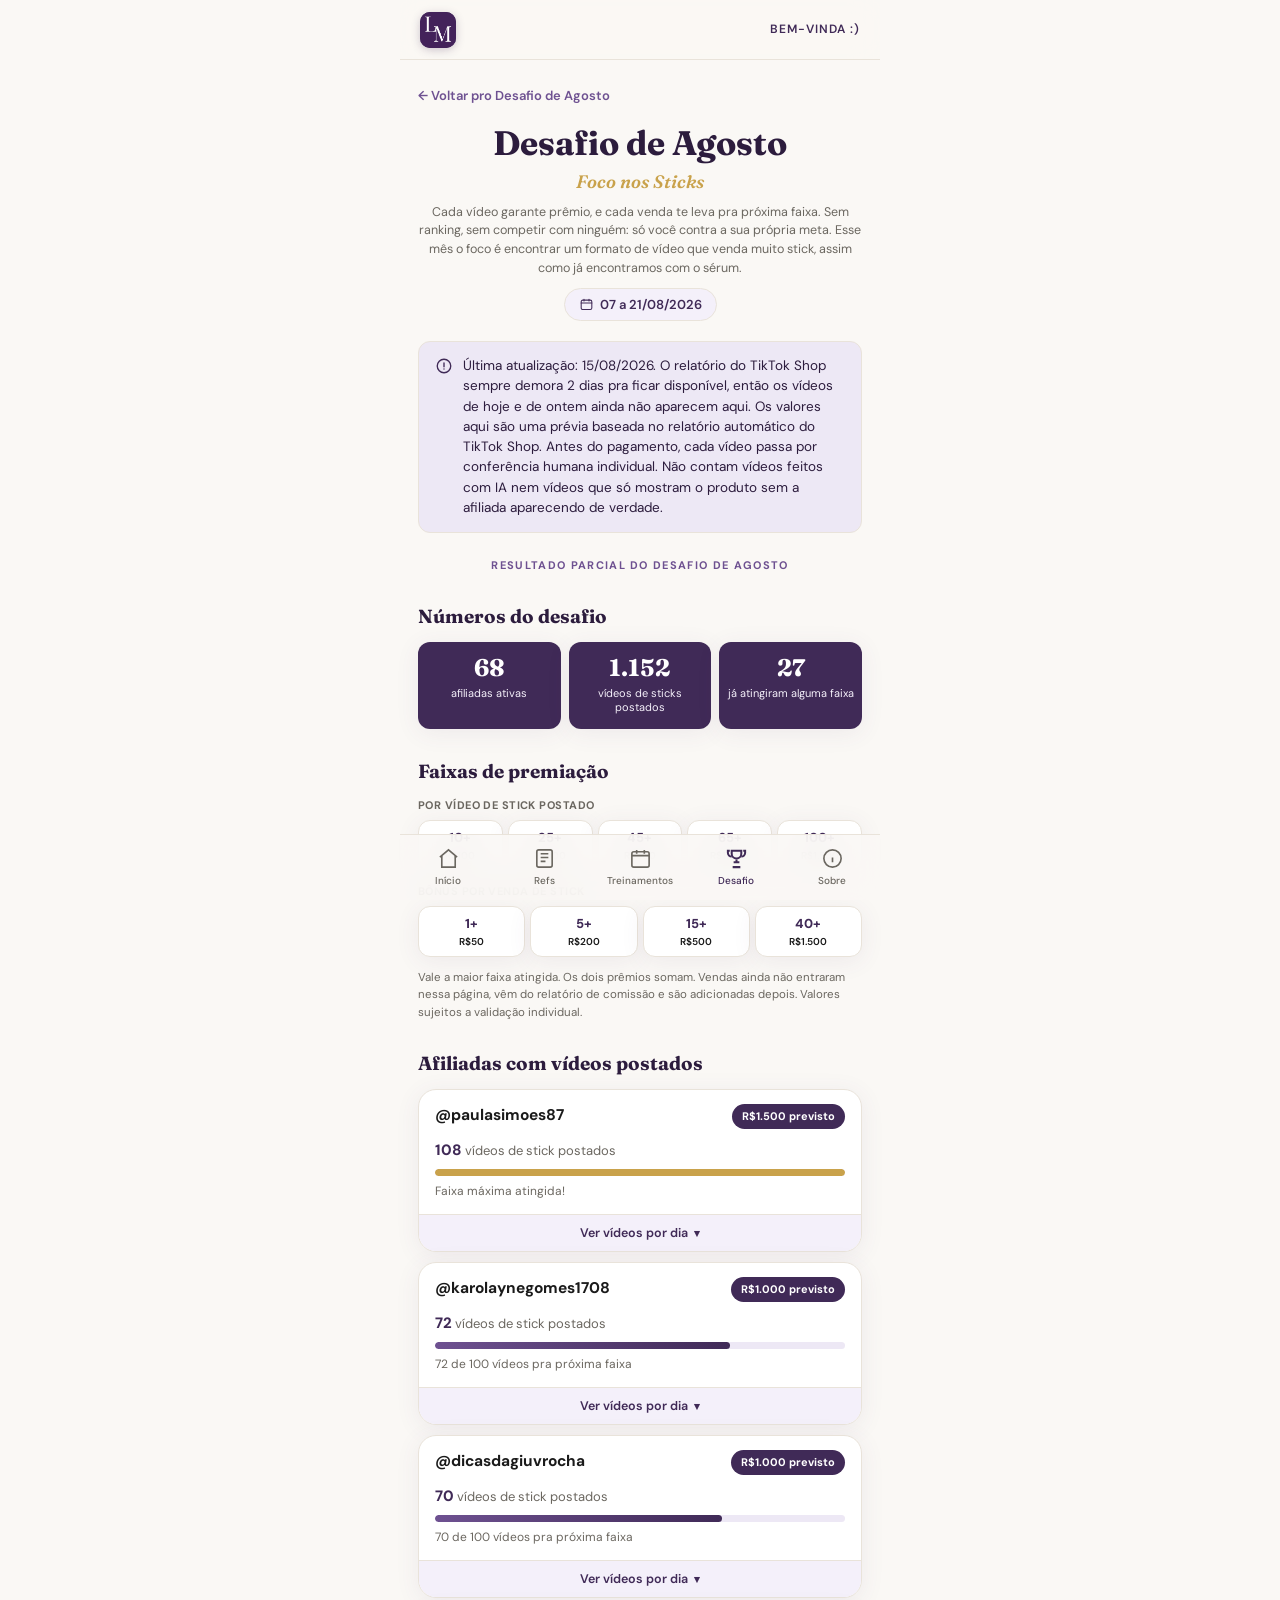
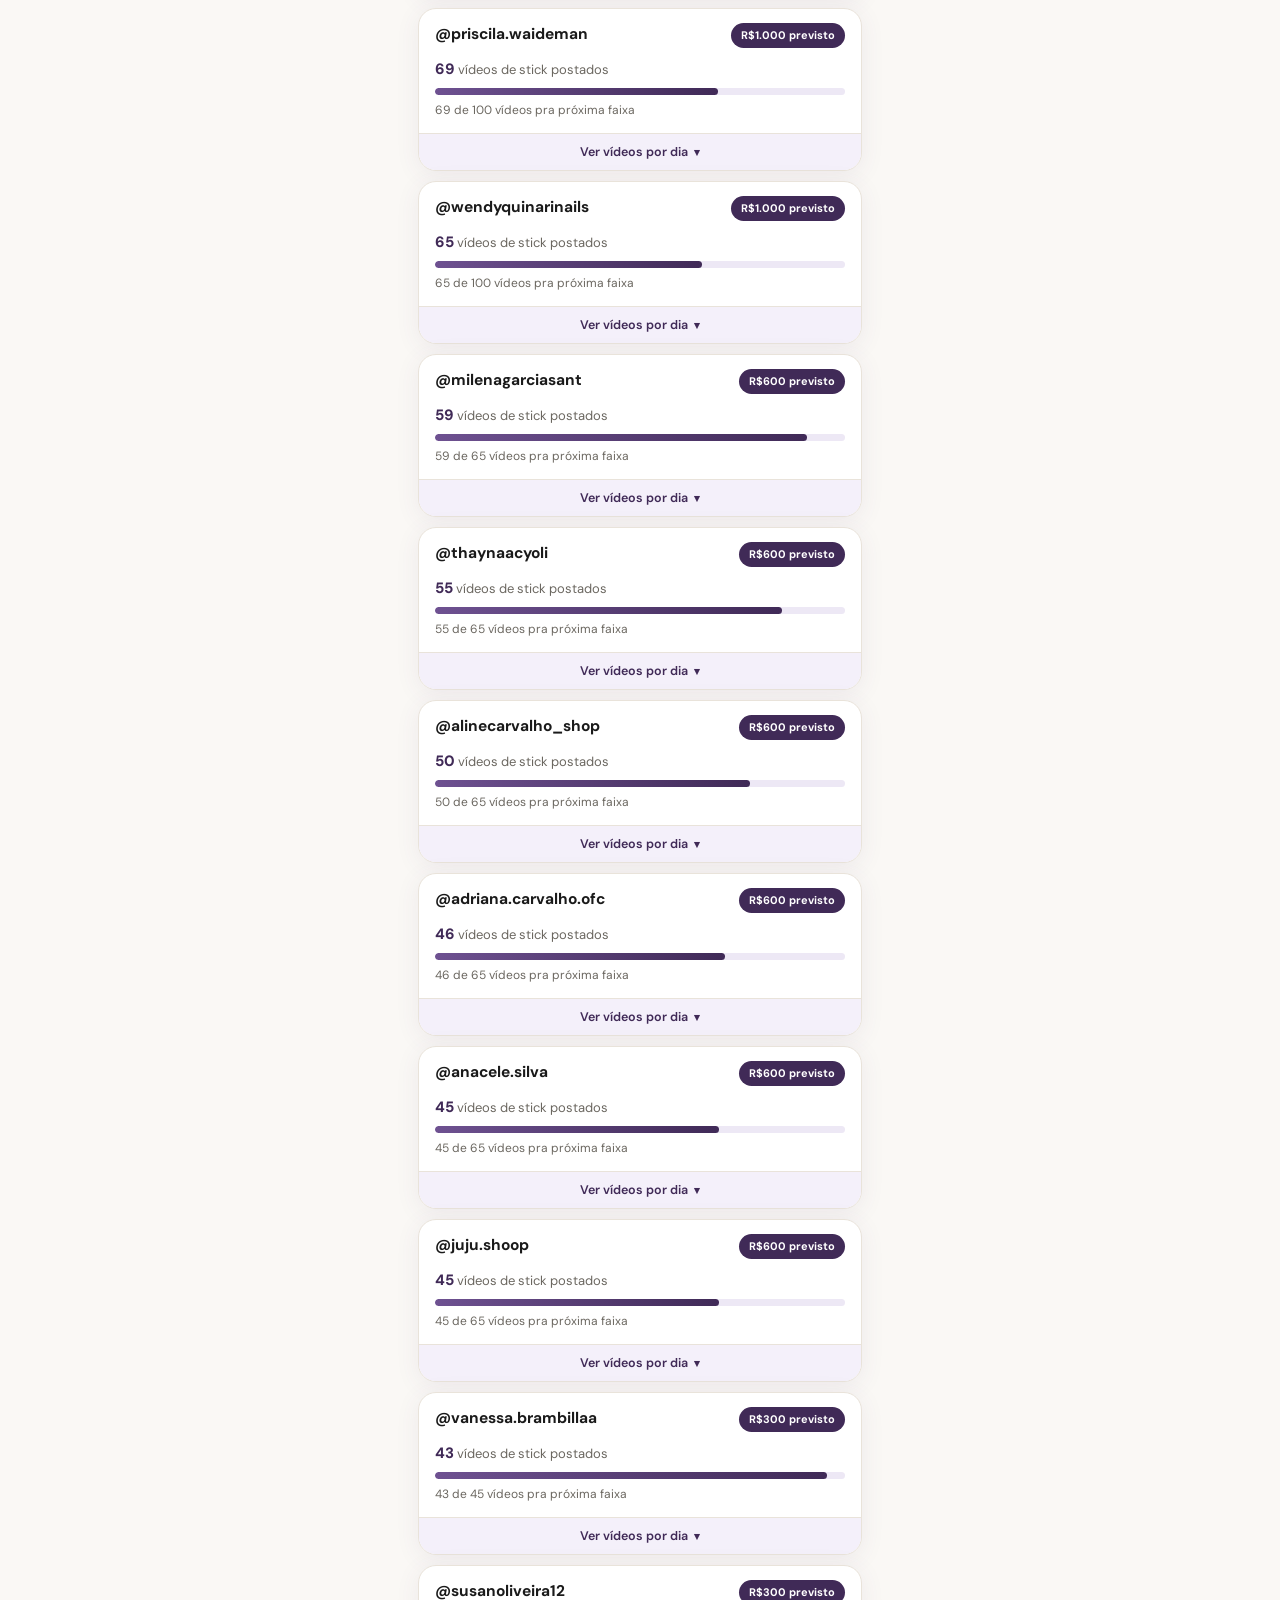
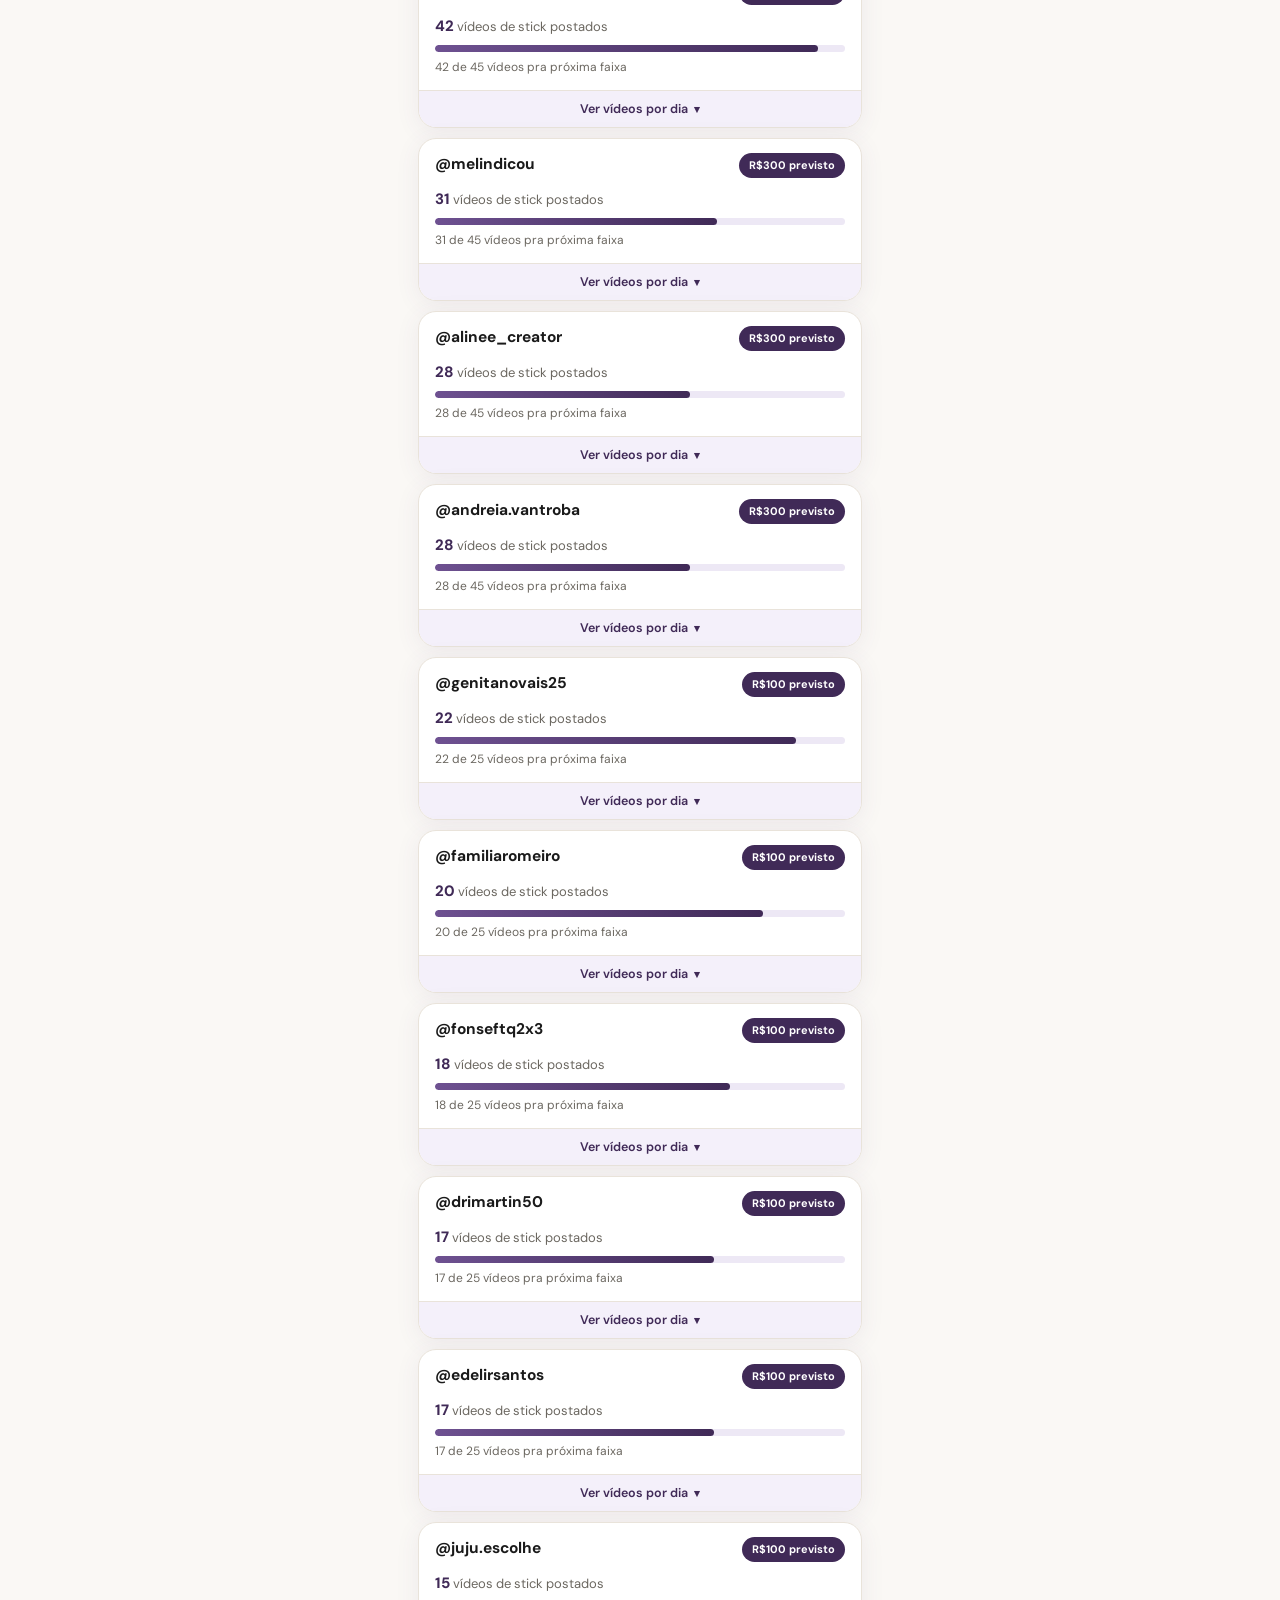
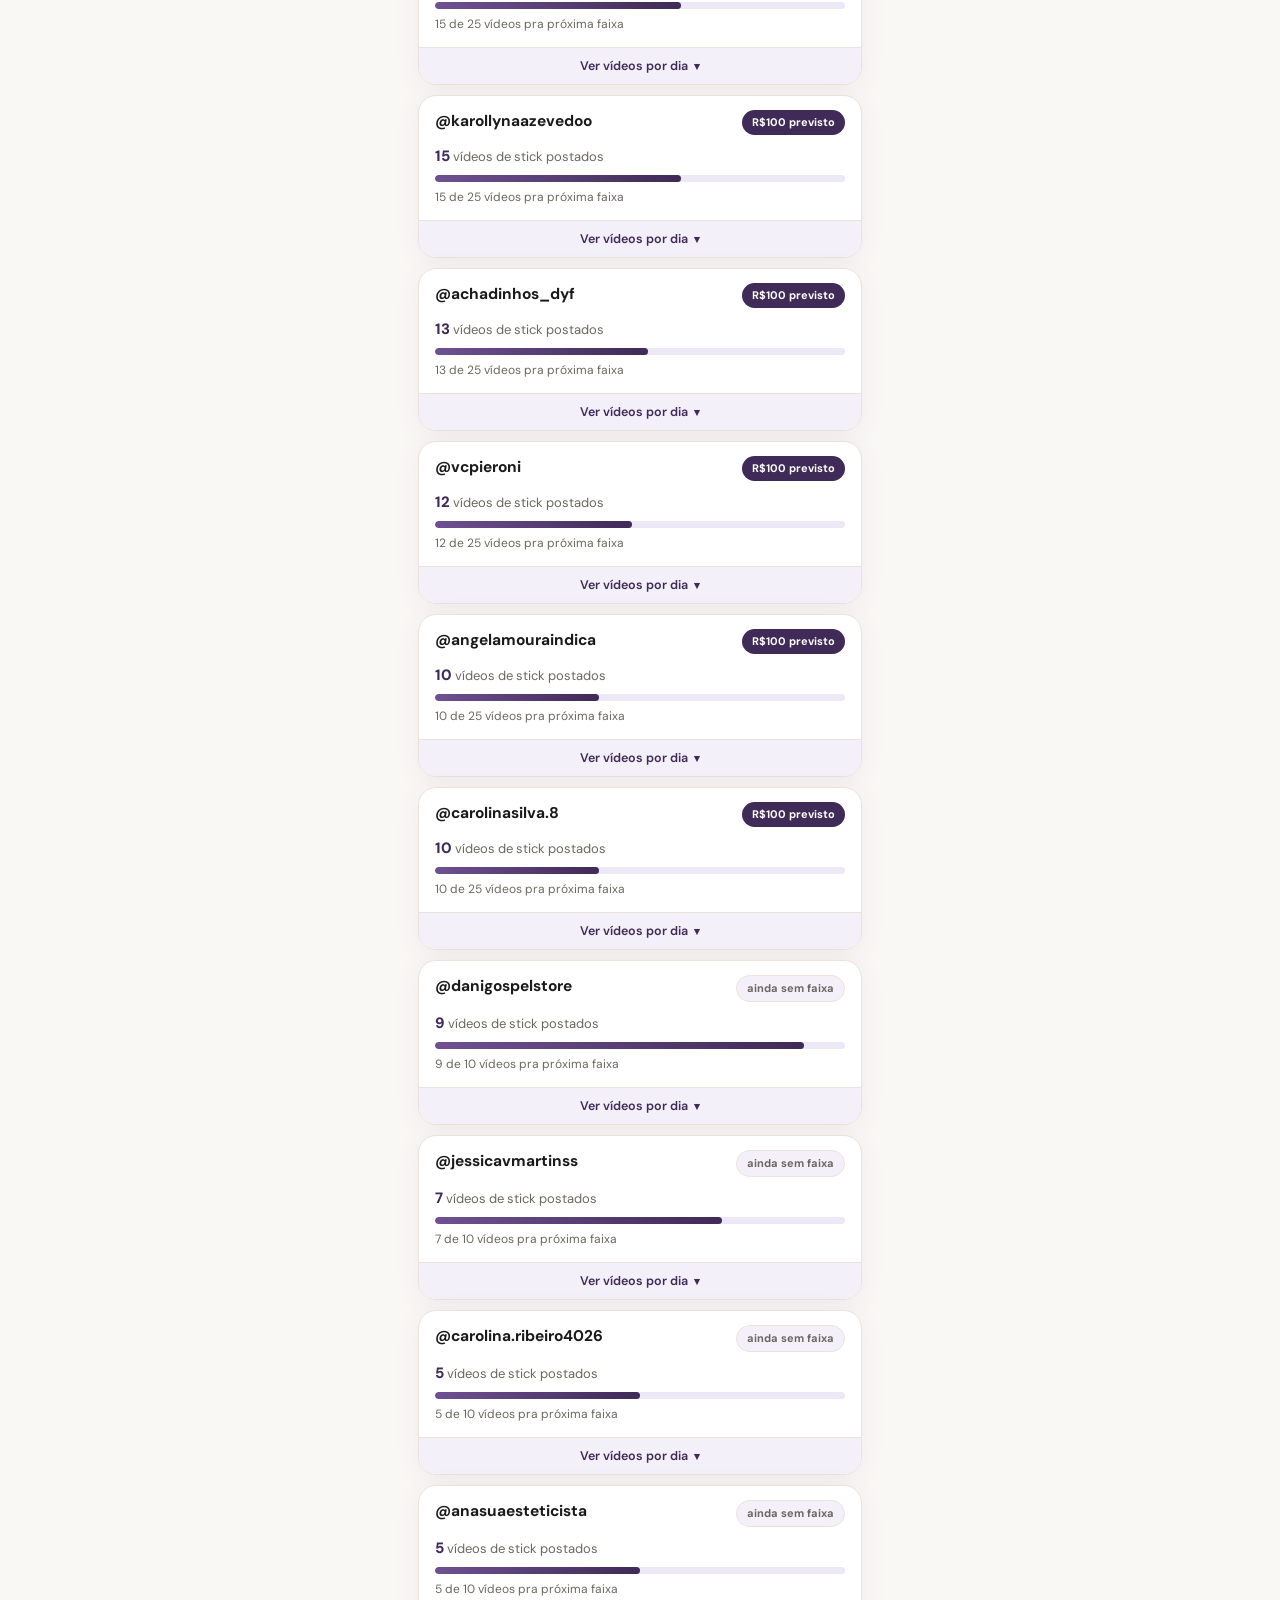
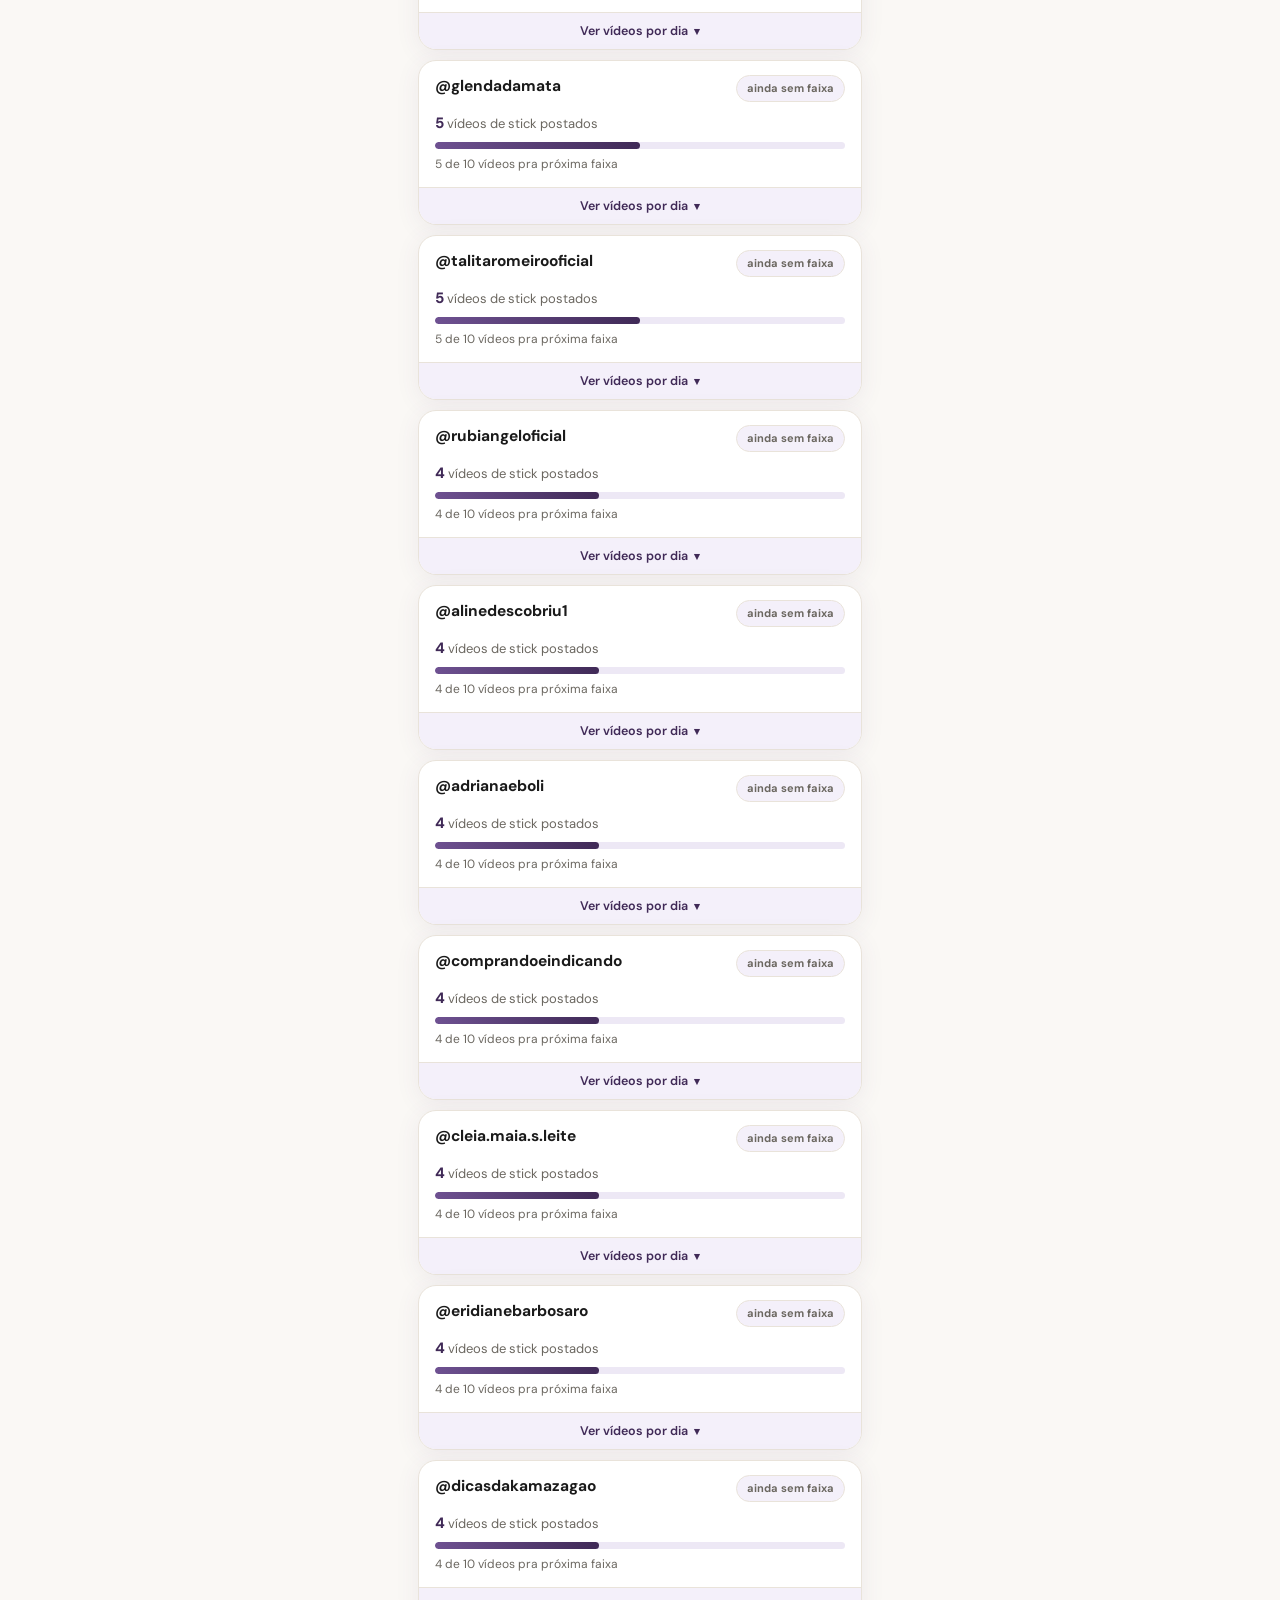
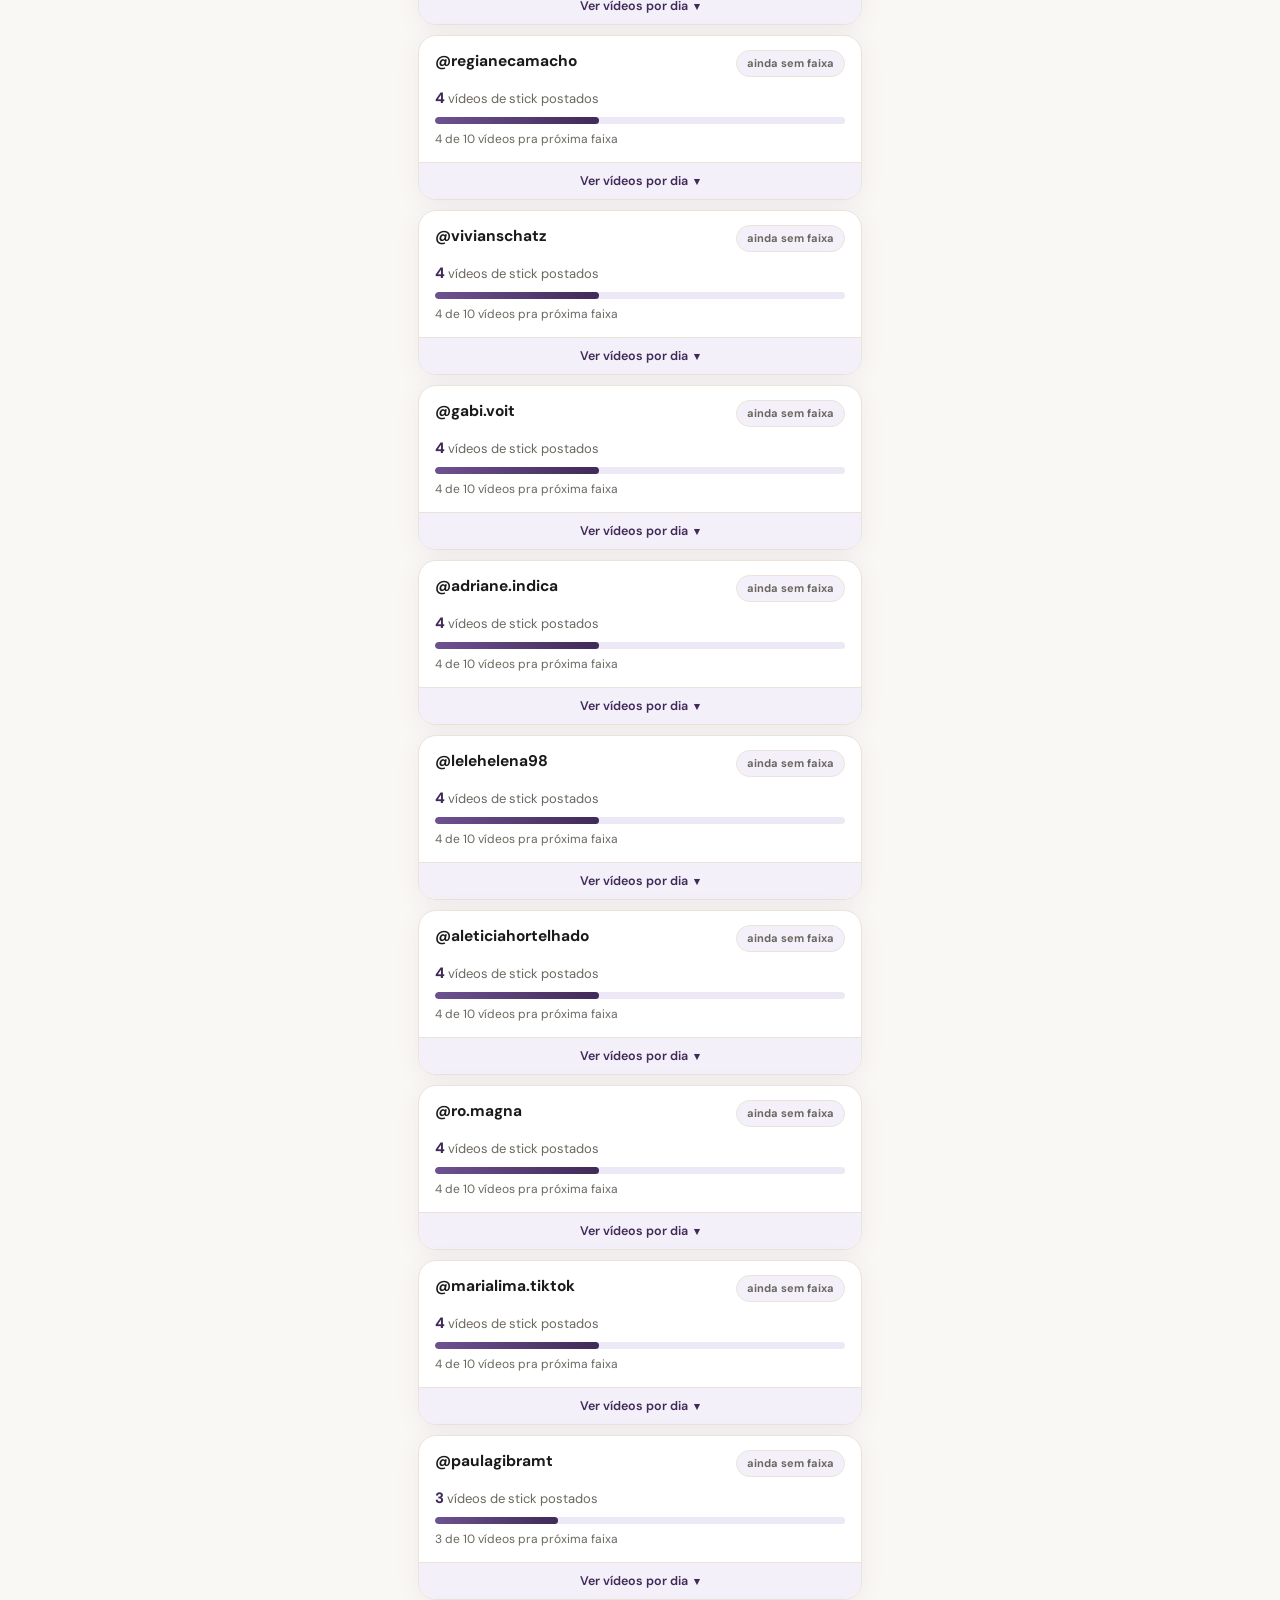
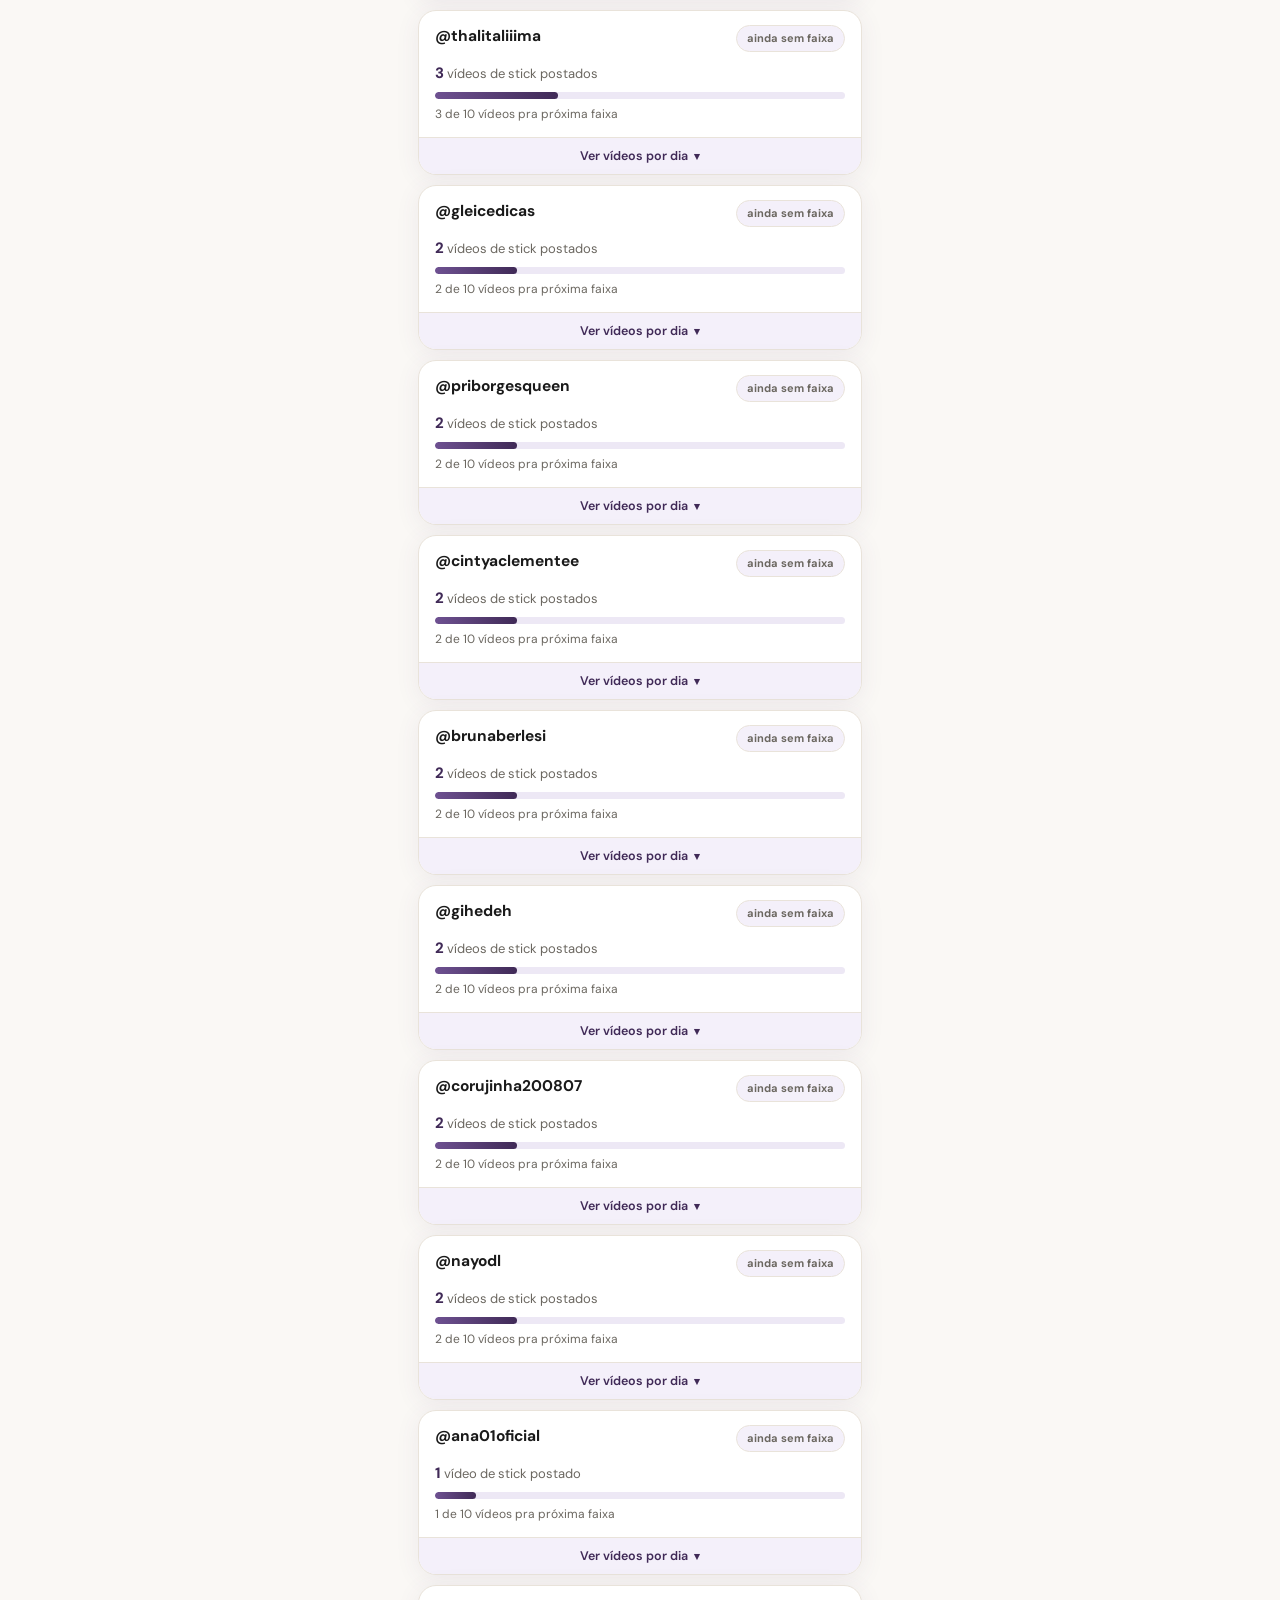
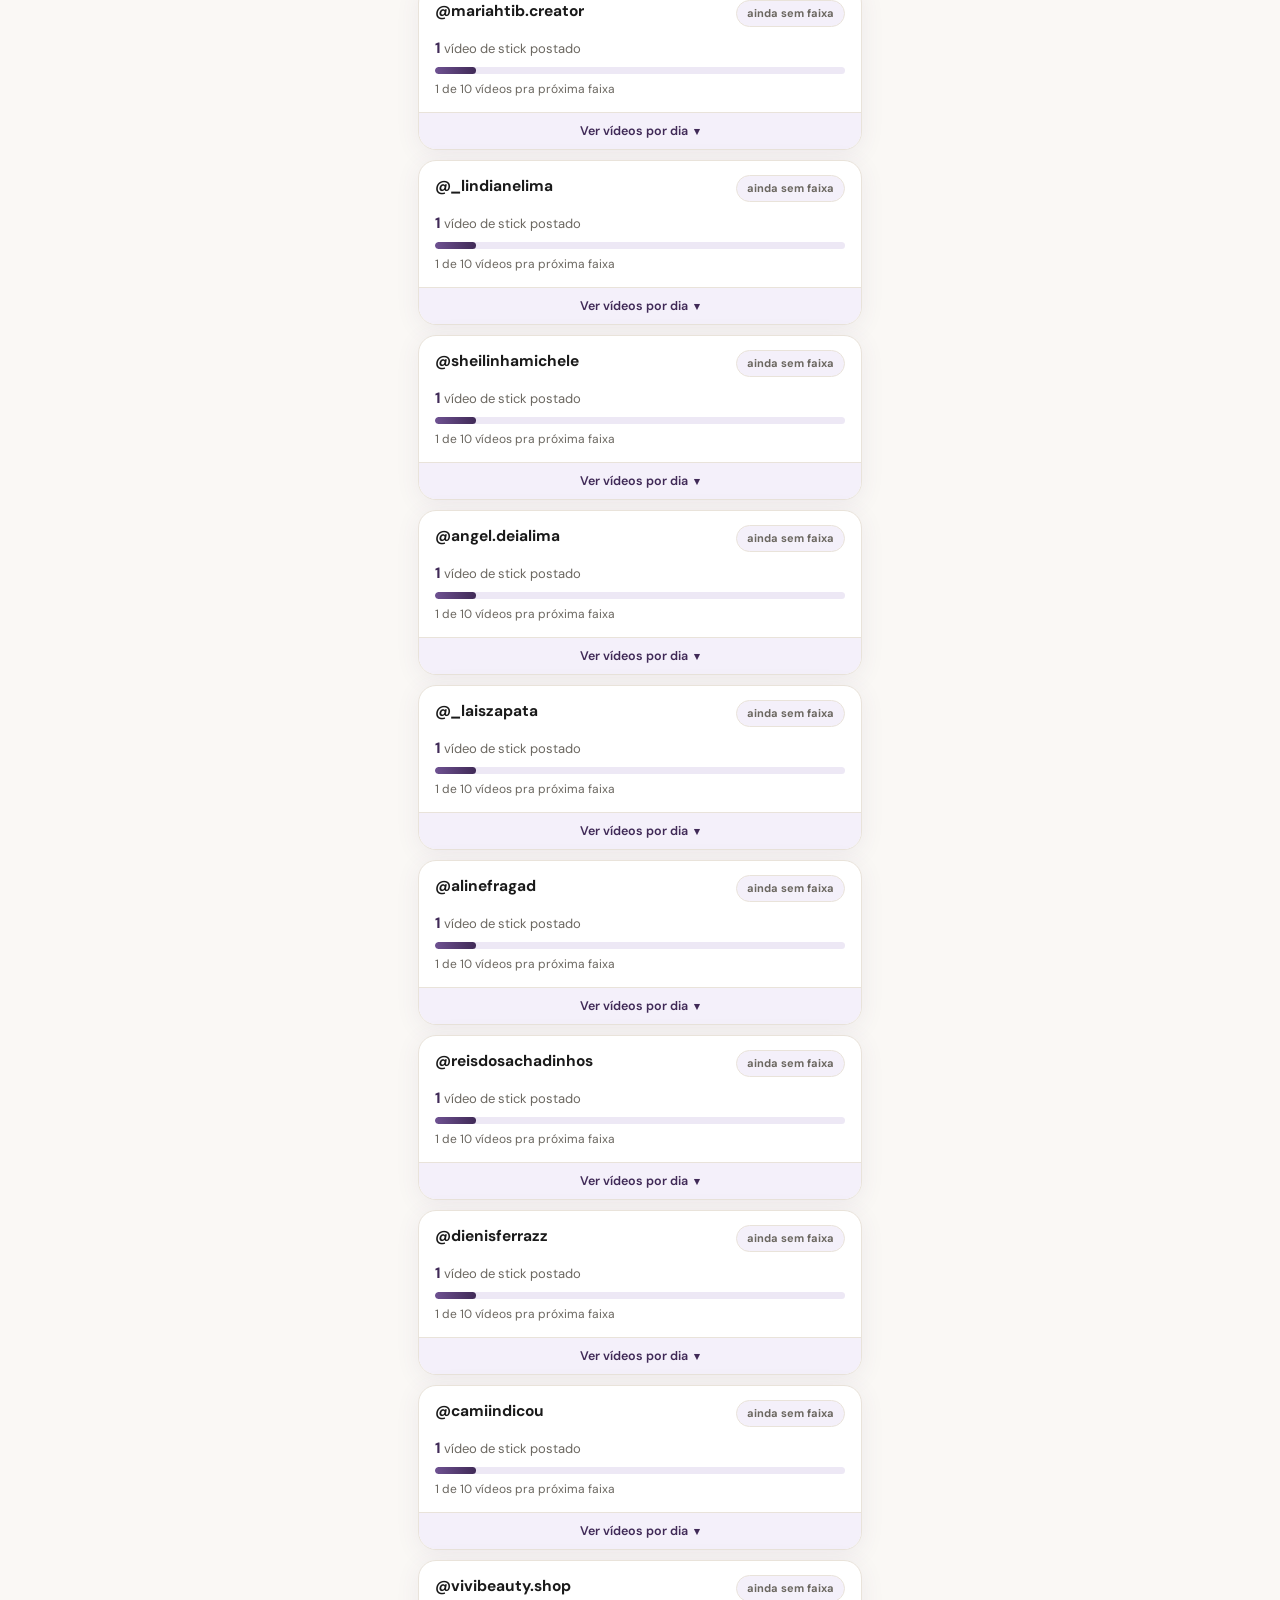
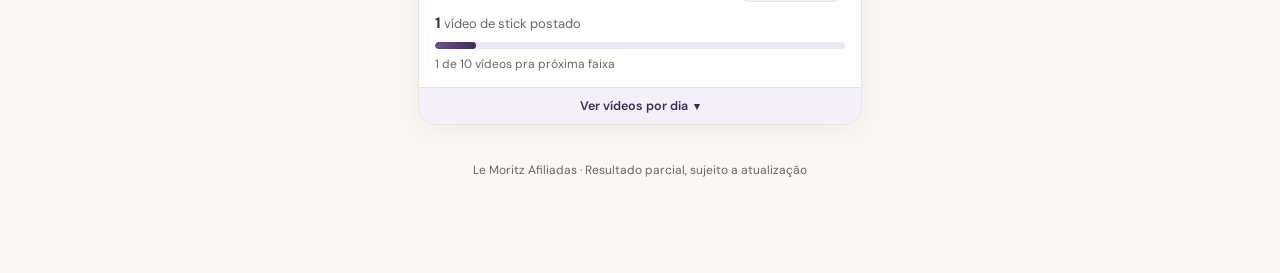
==== commit ed12d877: "Ajusta rótulo do KPI e remove tags dos cards de afiliada - KPI "já garantiram prêmio" -> "já atingir" ====
--- a/resultado-agosto.html
+++ b/resultado-agosto.html
@@ -314,24 +314,6 @@
     background: var(--lilas-2);
     color: var(--cinza-txt);
     border: 1px solid var(--borda);
-  }
-
-  .validation-tag {
-    display: inline-block;
-    font-size: 9px;
-    font-weight: 600;
-    letter-spacing: .02em;
-    color: var(--cinza-txt);
-    background: var(--lilas-2);
-    border: 1px solid var(--borda);
-    border-radius: 999px;
-    padding: 2px 7px;
-    white-space: nowrap;
-  }
-  .aff-top-tag {
-    display: flex;
-    justify-content: flex-end;
-    margin: -4px 0 8px;
   }
 
   .aff-count {
@@ -659,7 +641,7 @@
   el.innerHTML = `
     <div class="kpi-card"><div class="kv">${KPI_DATA.afiliadasAtivas.toLocaleString("pt-BR")}</div><div class="kl">afiliadas ativas</div></div>
     <div class="kpi-card"><div class="kv">${KPI_DATA.videosPostados.toLocaleString("pt-BR")}</div><div class="kl">vídeos de sticks postados</div></div>
-    <div class="kpi-card"><div class="kv">${KPI_DATA.jaGarantiramPremio.toLocaleString("pt-BR")}</div><div class="kl">já garantiram prêmio</div></div>
+    <div class="kpi-card"><div class="kv">${KPI_DATA.jaGarantiramPremio.toLocaleString("pt-BR")}</div><div class="kl">já atingiram alguma faixa</div></div>
   `;
 }
 
@@ -702,7 +684,6 @@
             <span class="aff-handle">@${a.handle}</span>
             ${badgeHtml}
           </div>
-          ${tier ? '<div class="aff-top-tag"><span class="validation-tag">sujeito a validação</span></div>' : ''}
           <p class="aff-count"><b>${a.total}</b> vídeo${a.total === 1 ? "" : "s"} de stick postado${a.total === 1 ? "" : "s"}</p>
           <div class="progress-track"><div class="progress-fill ${maxedClass}" style="width:${progressPct}%"></div></div>
           <p class="progress-label">${progressLabel}</p>
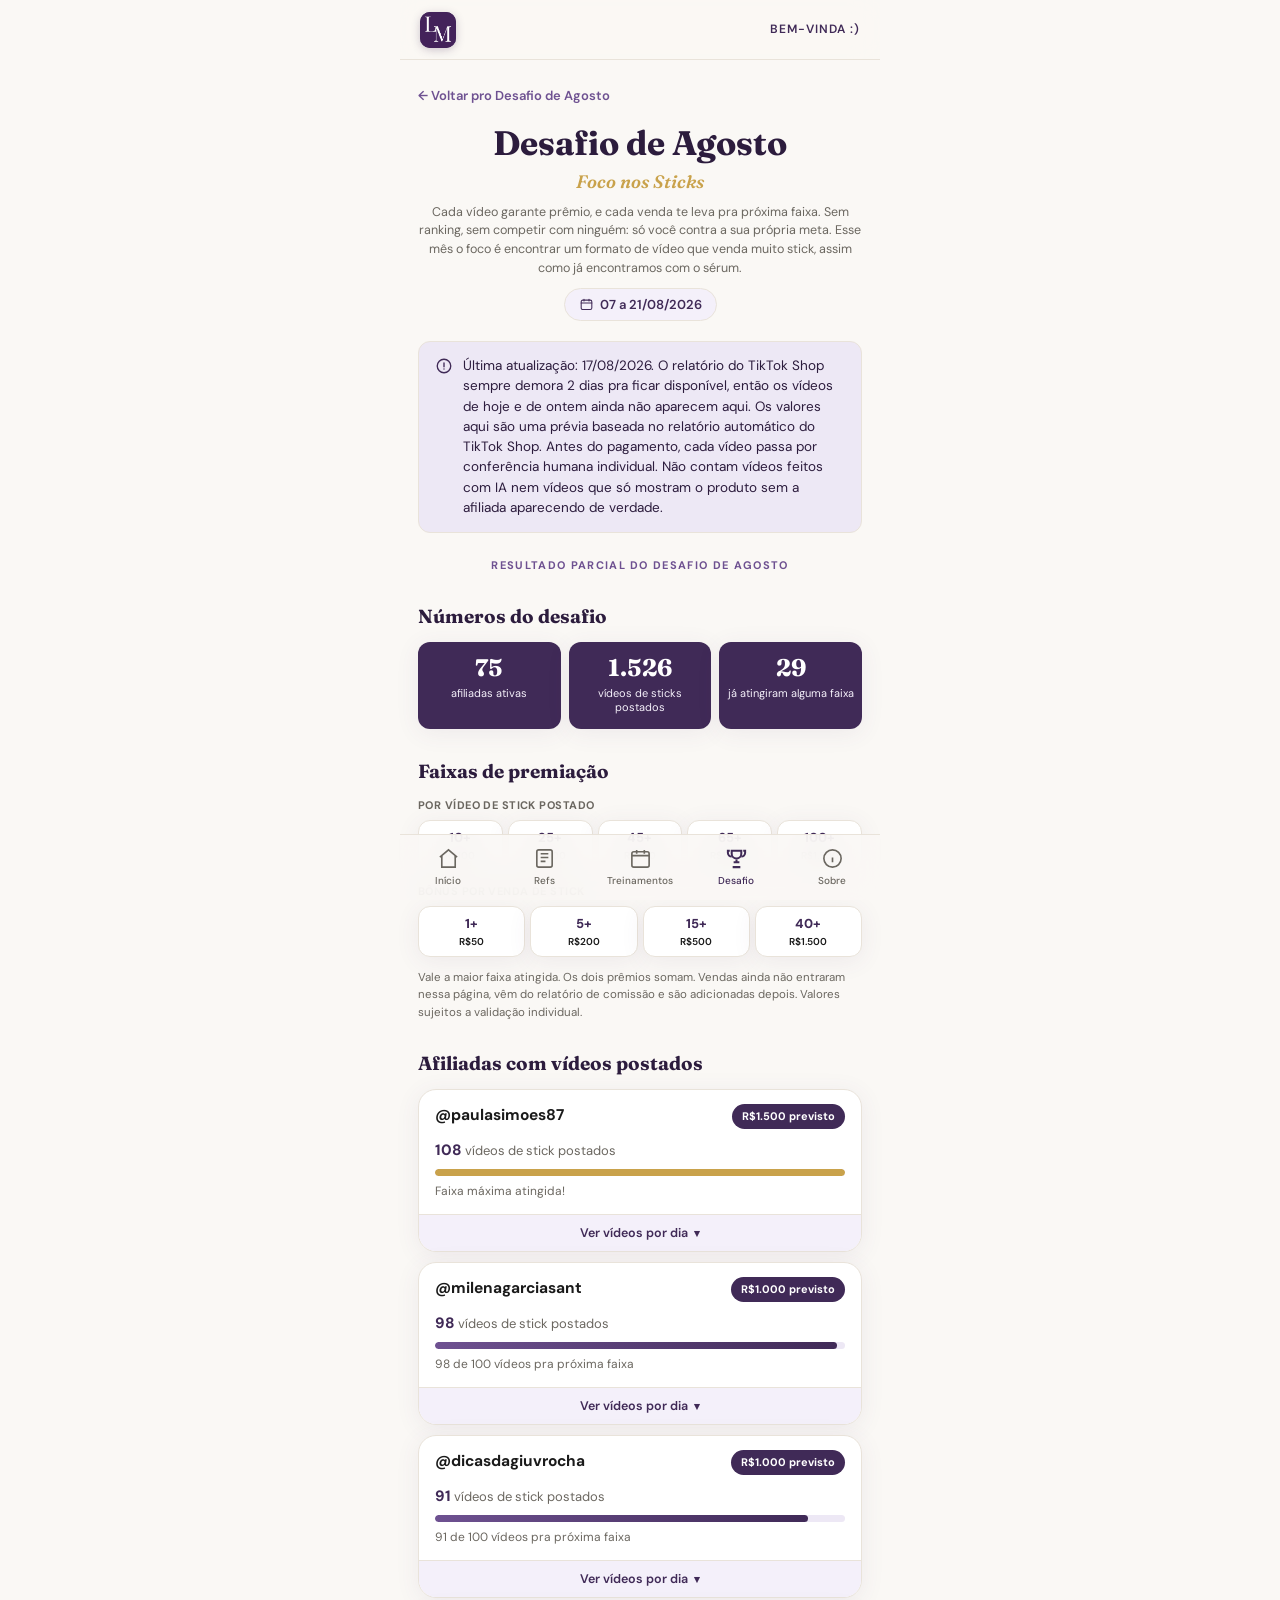
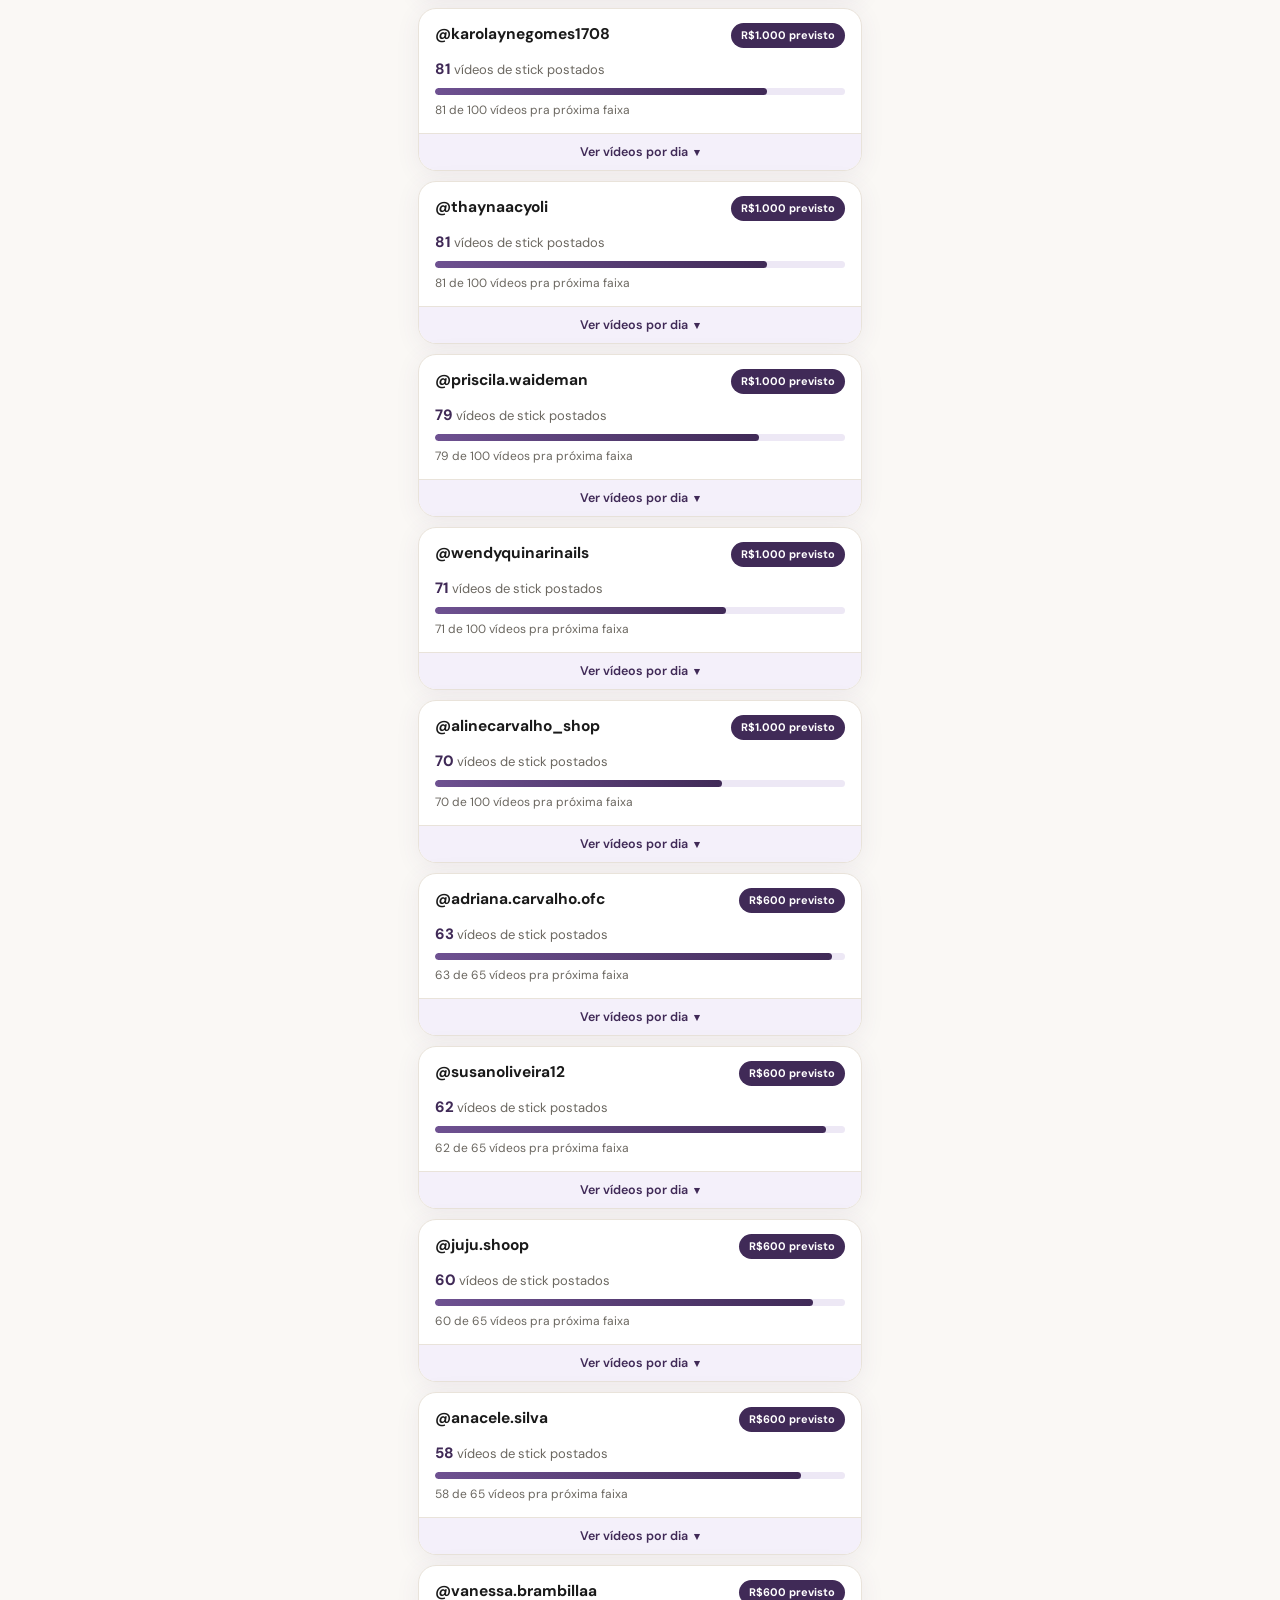
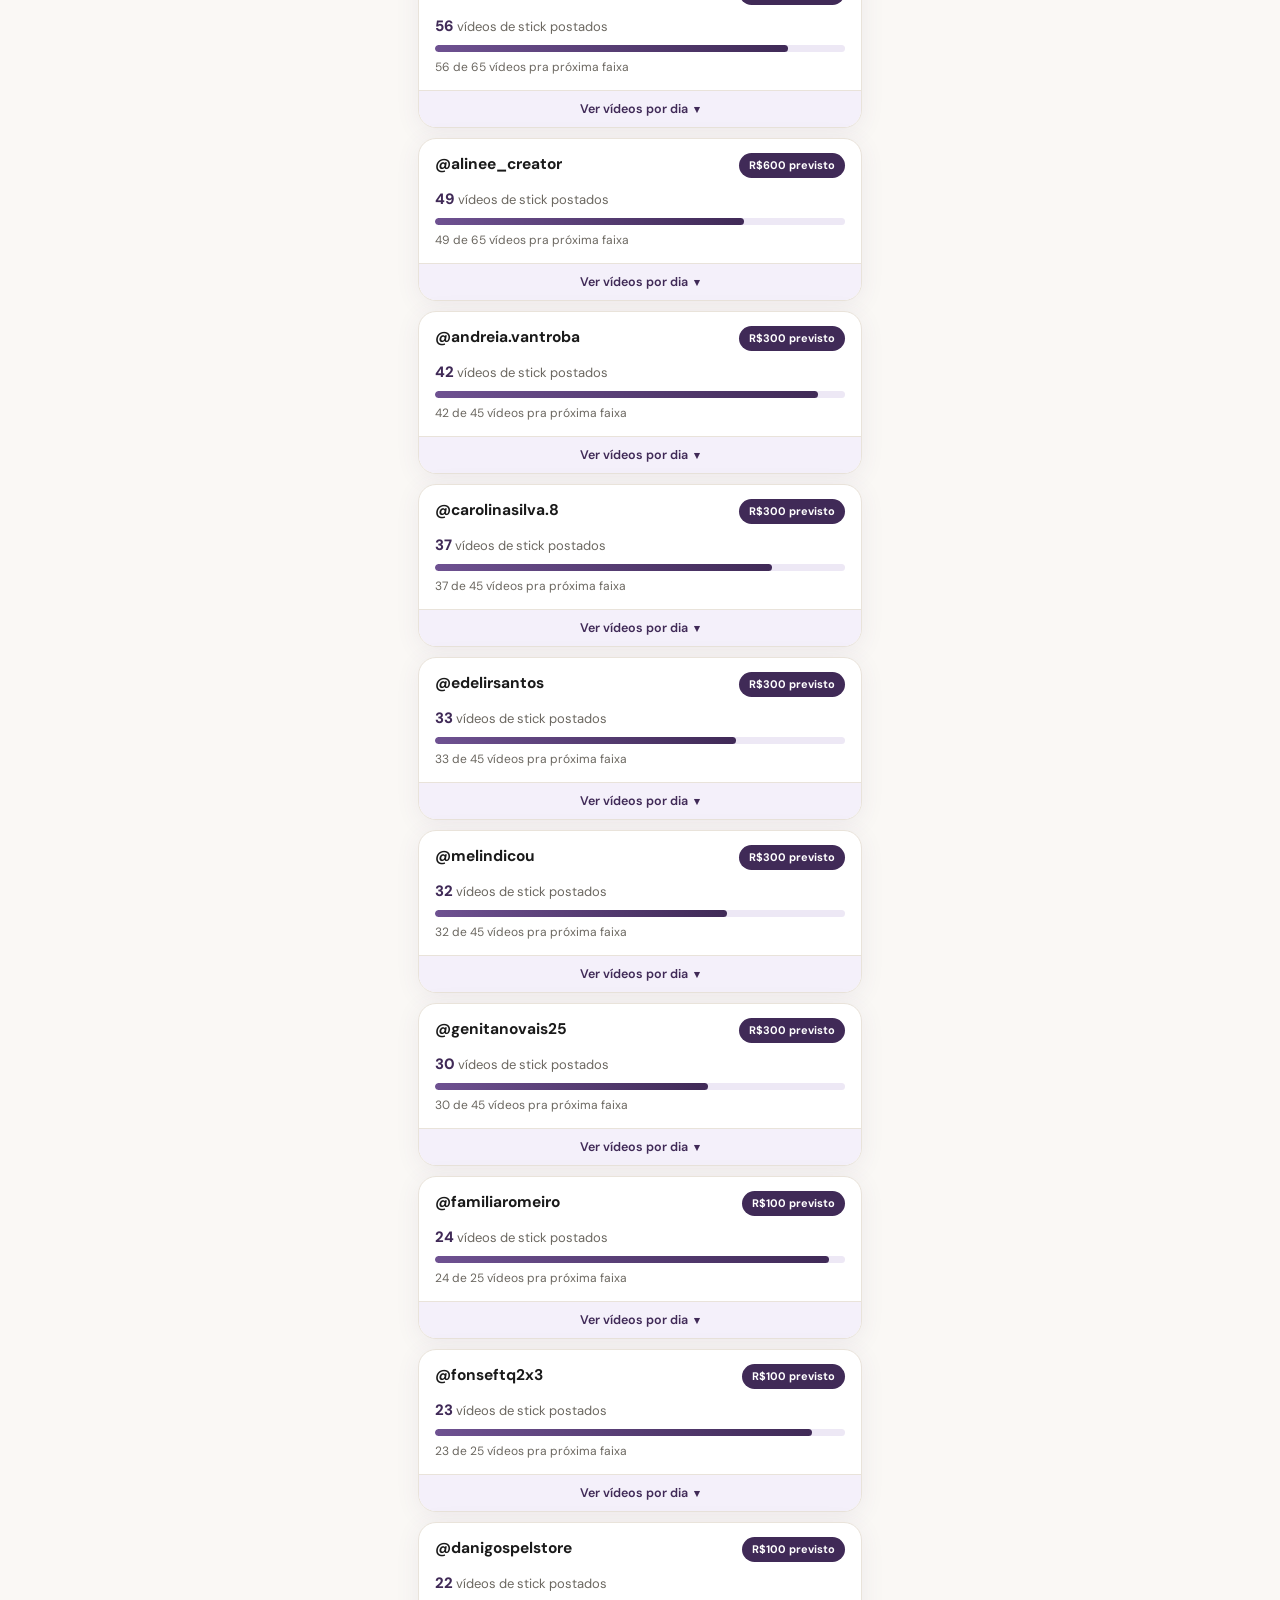
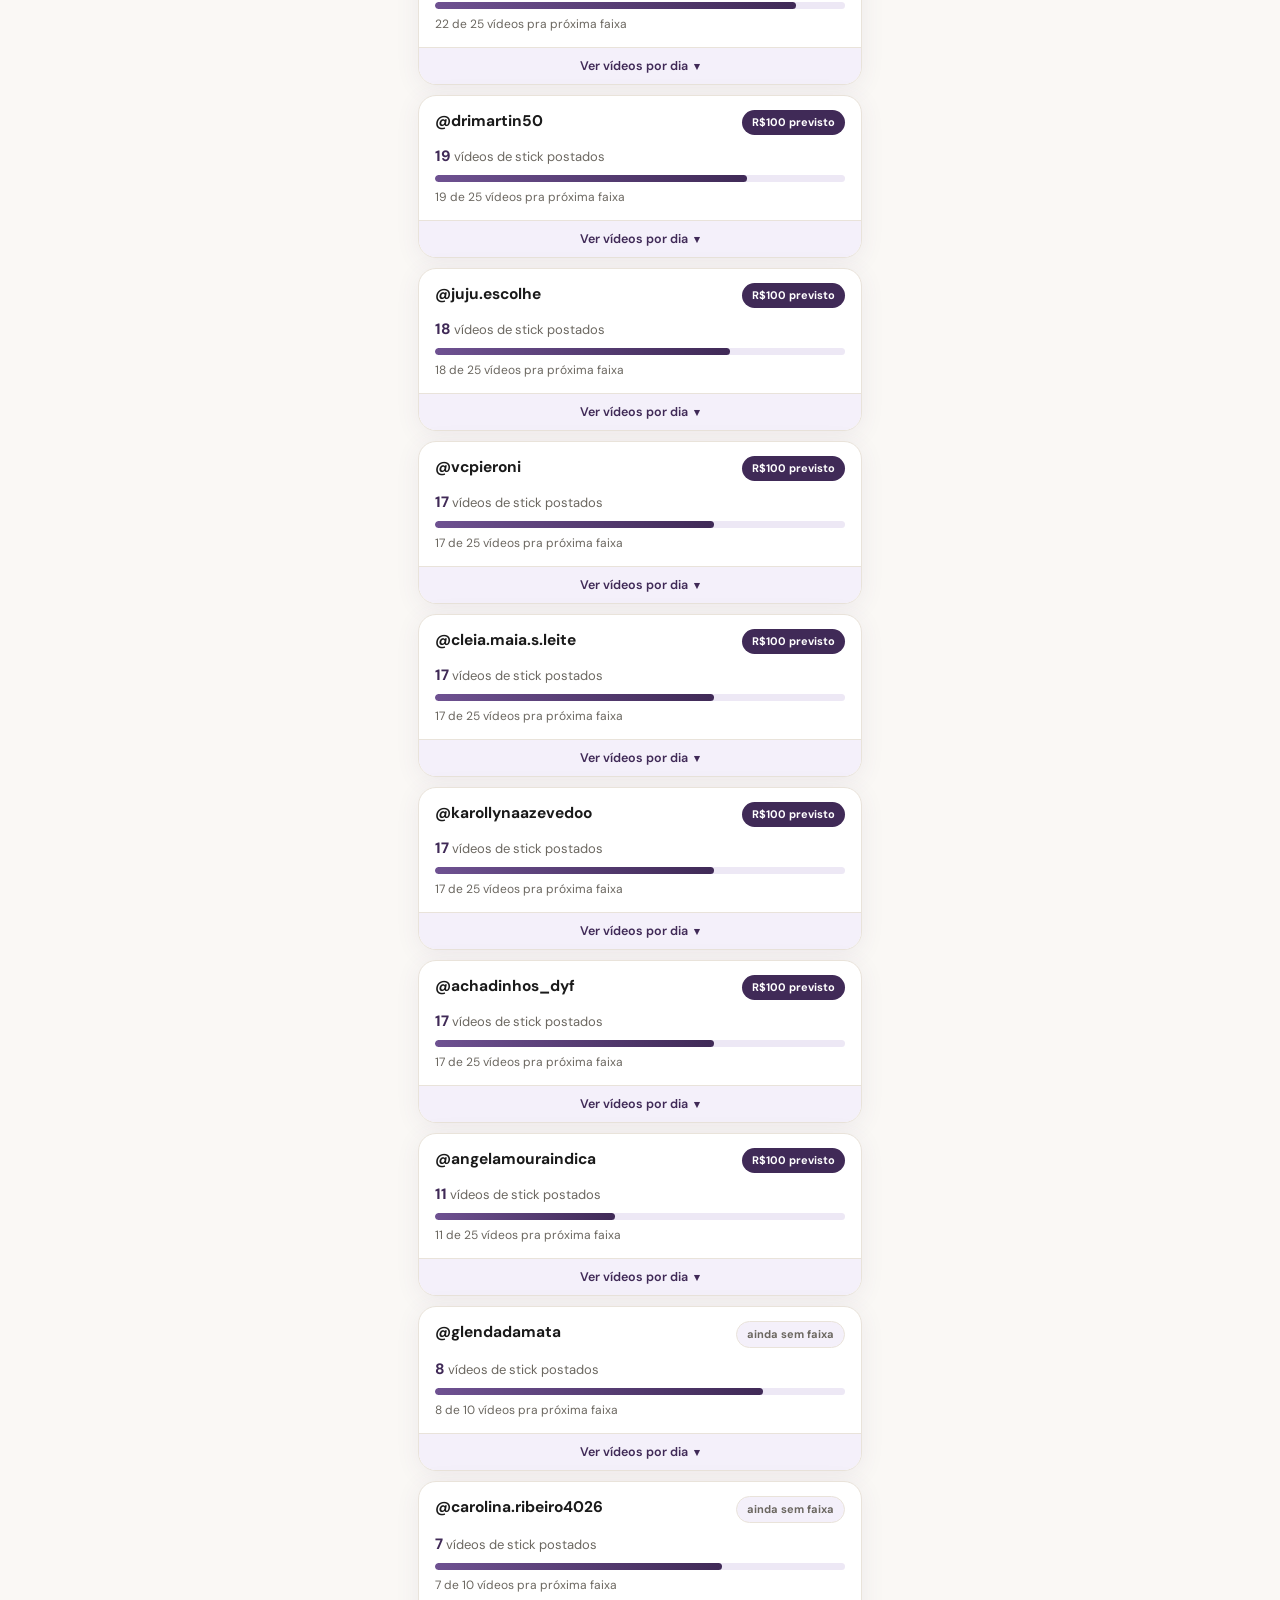
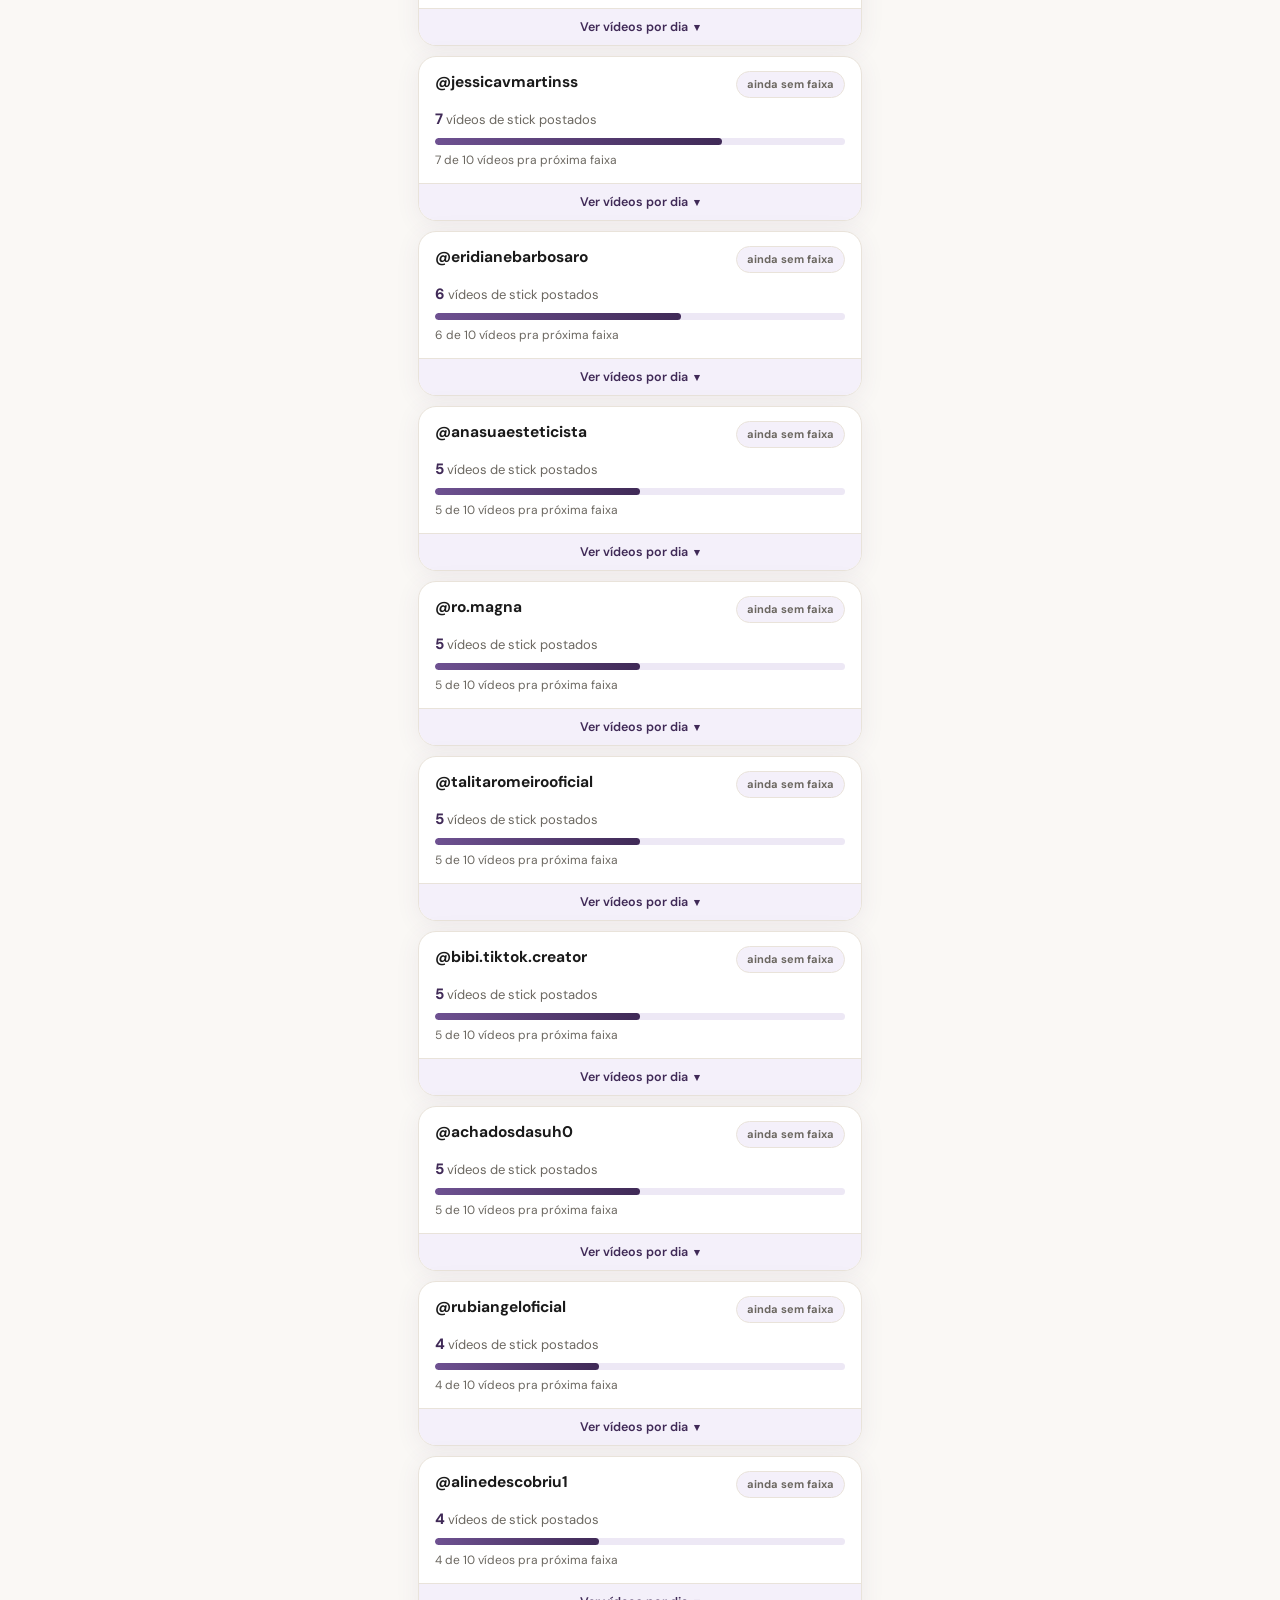
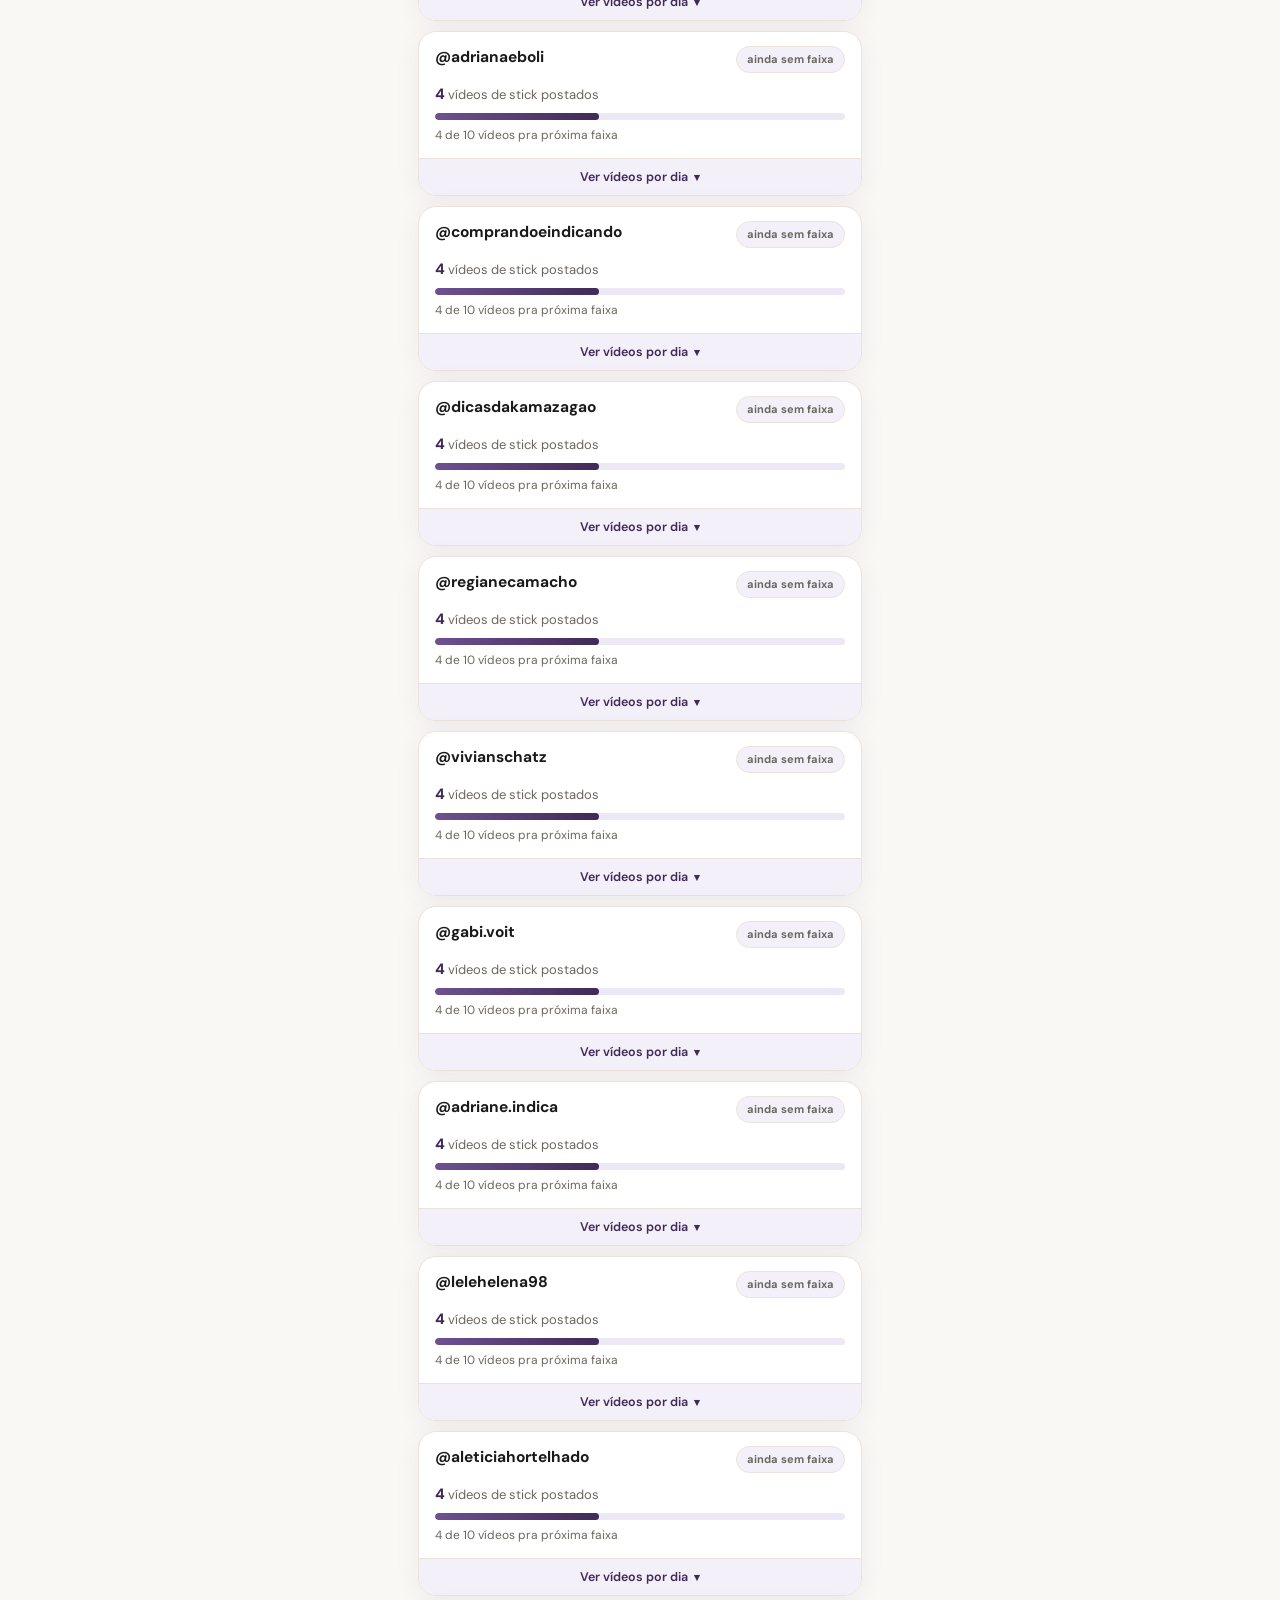
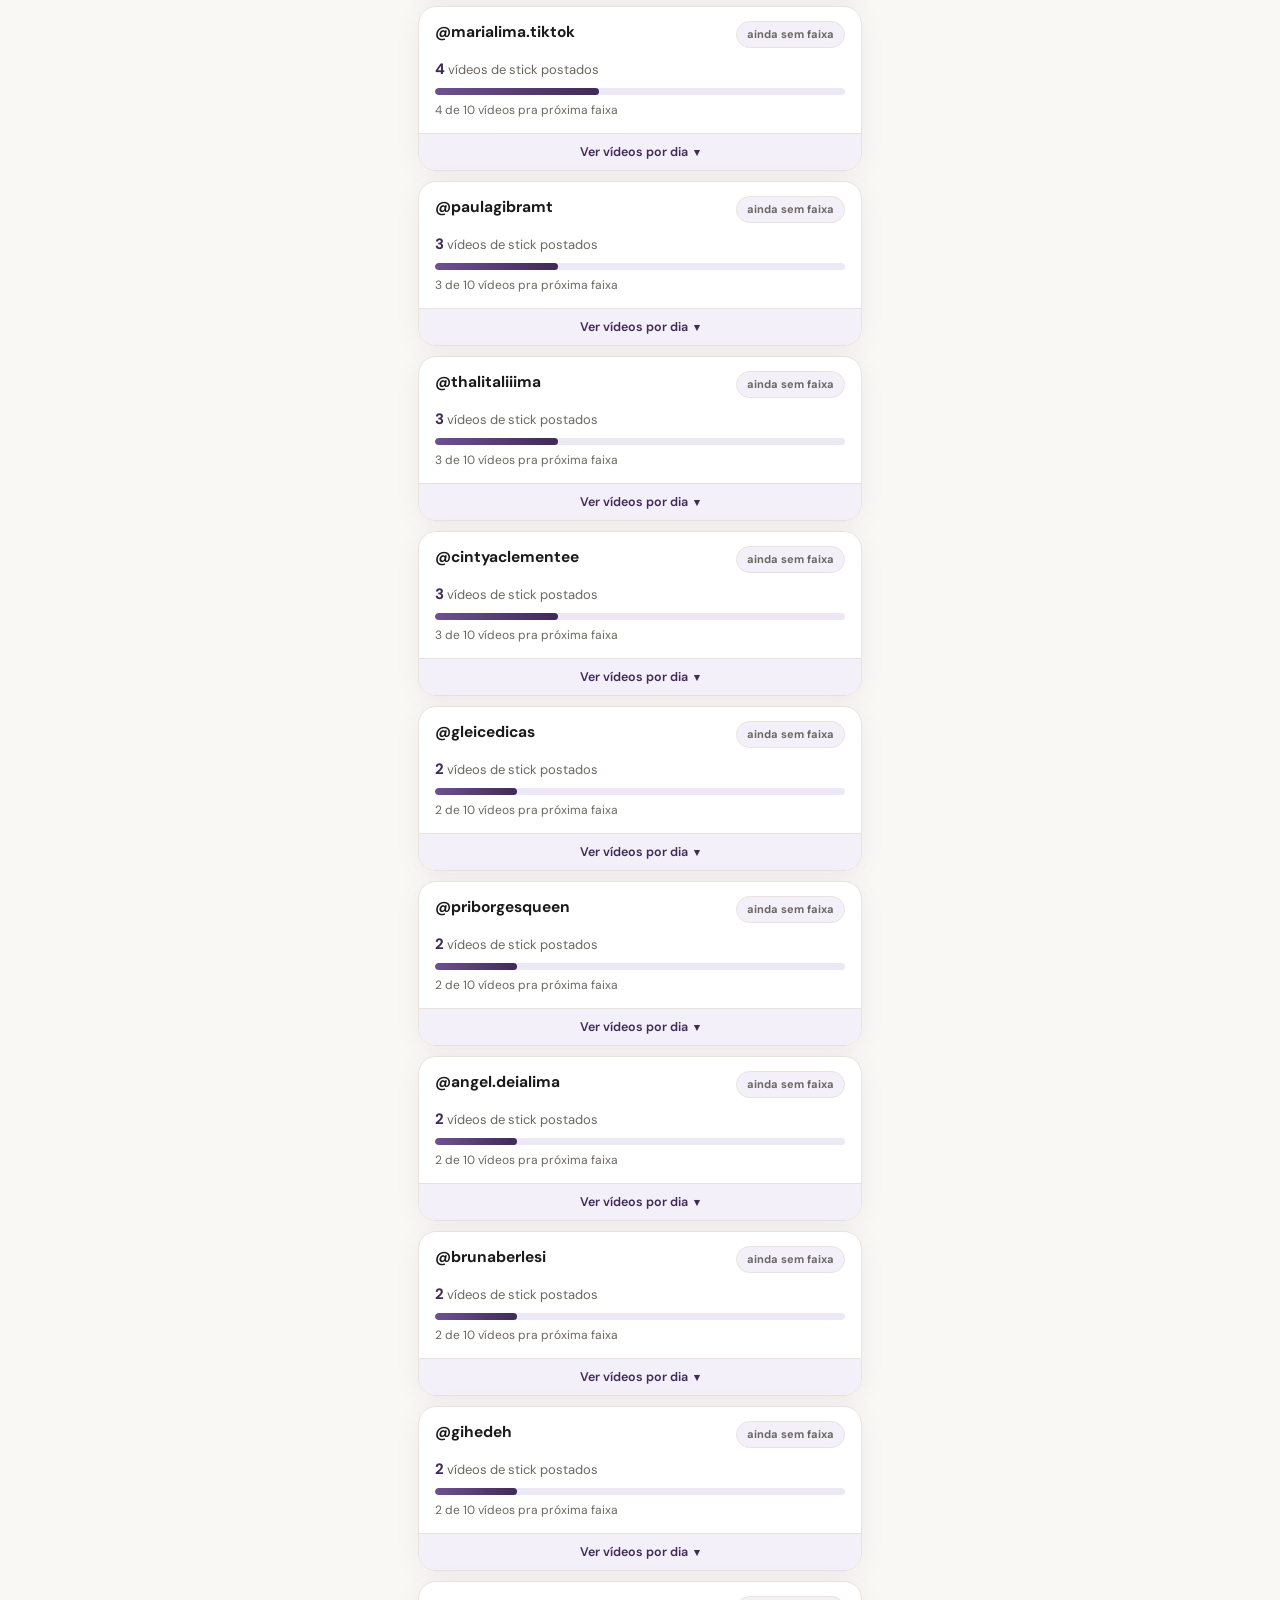
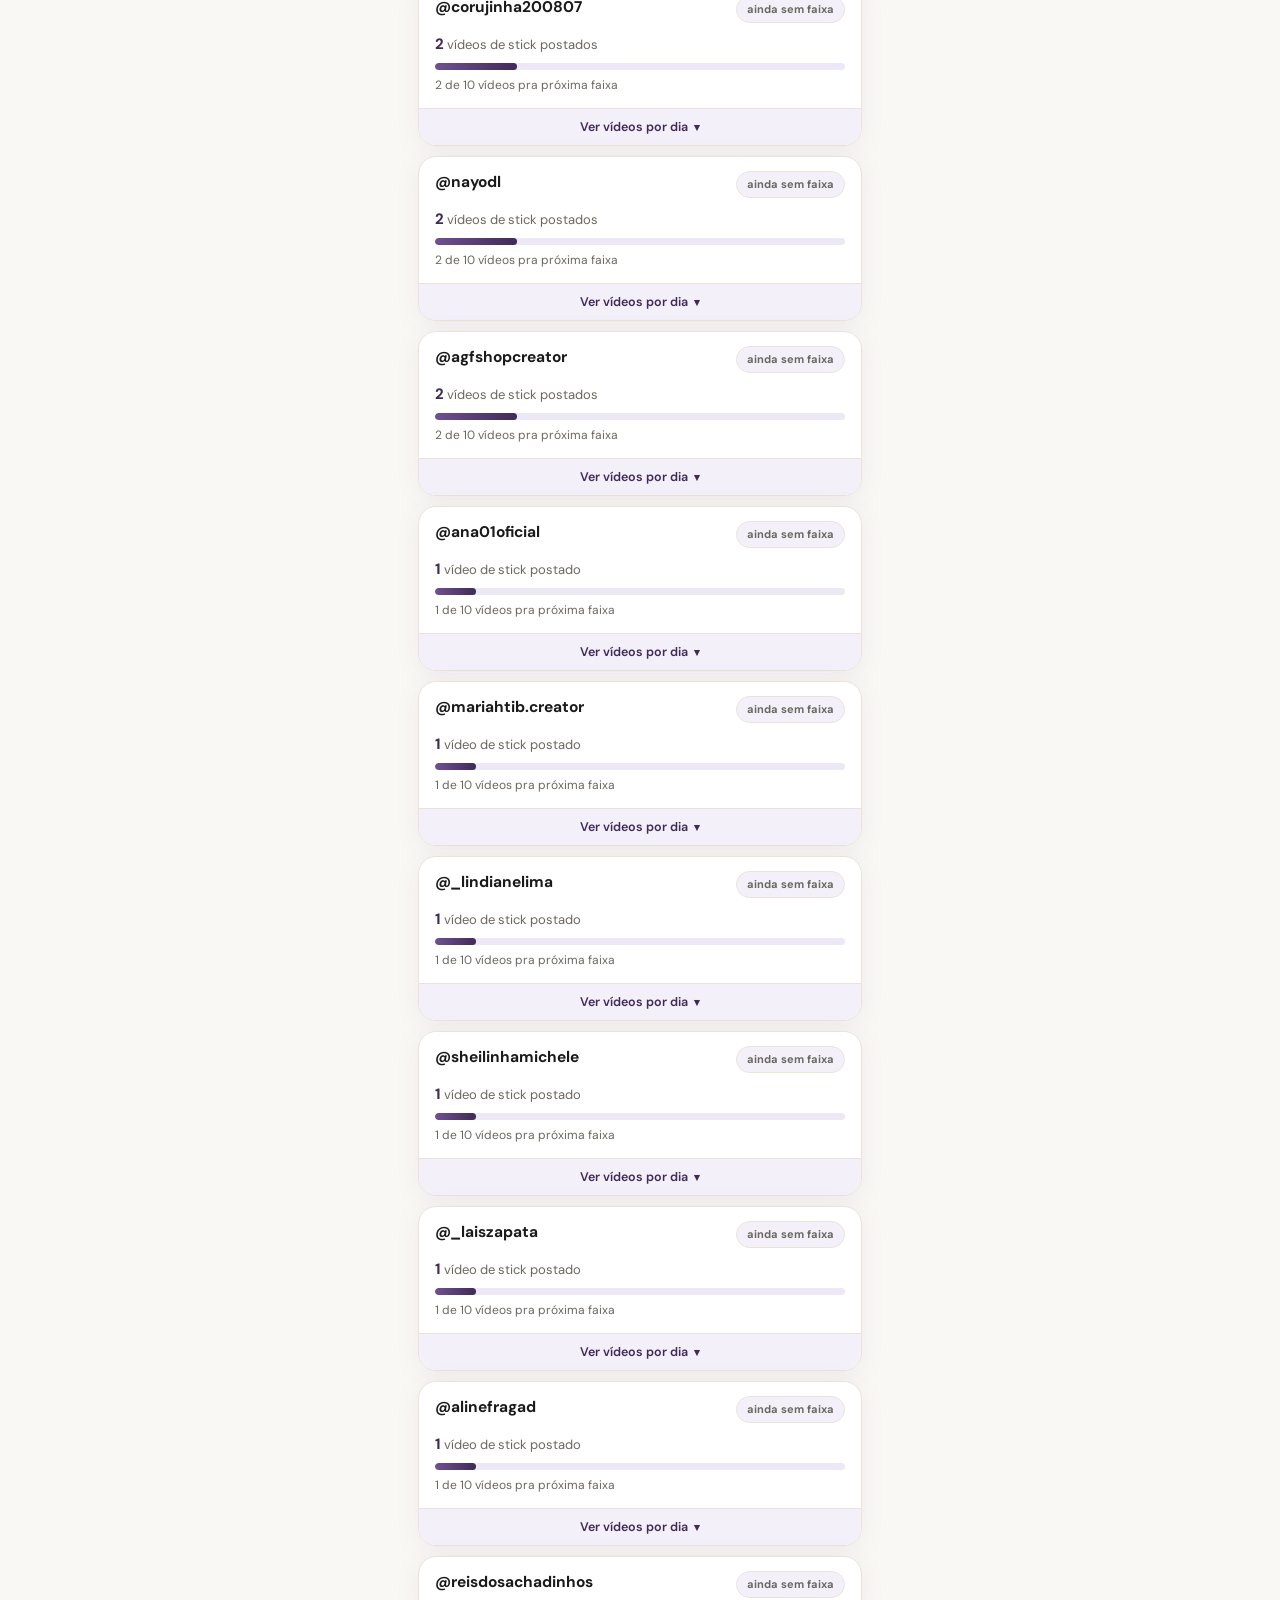
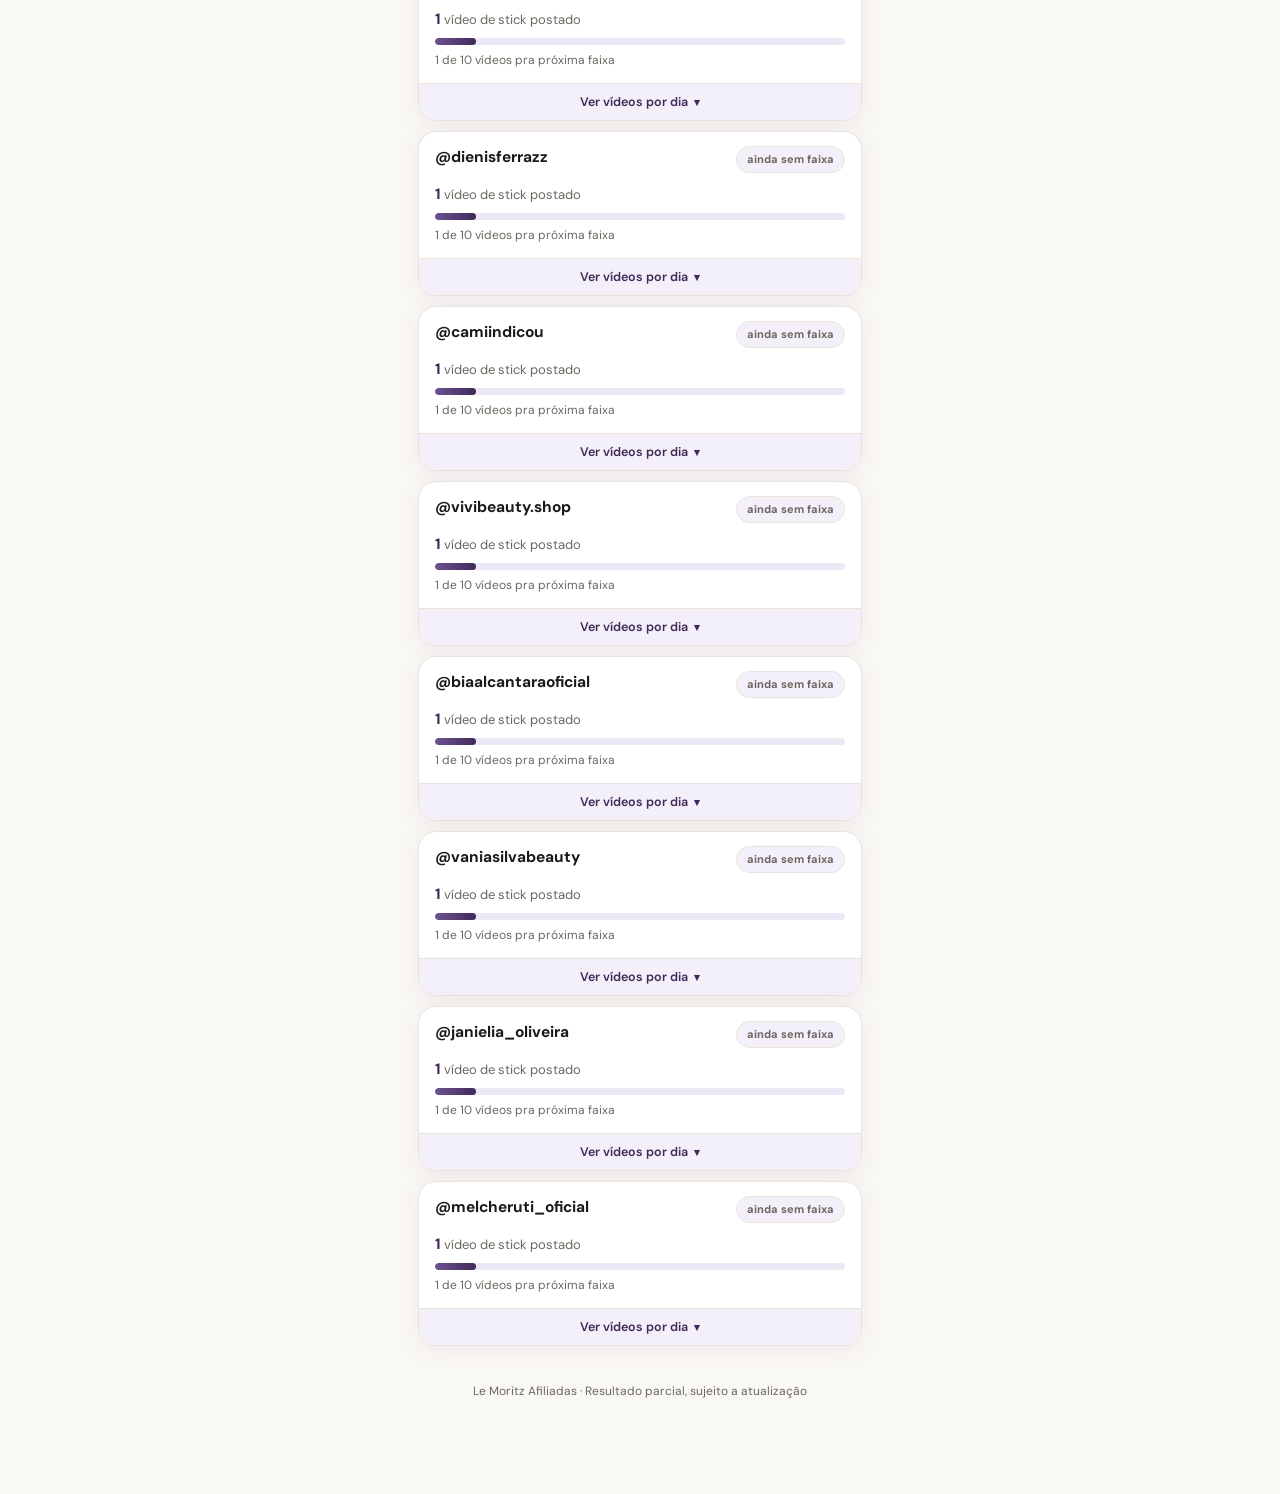
==== commit a639c288: "Atualiza resultado parcial com dados consolidados dos dias 7 a 17 75 afiliadas ativas, 1.526 vídeos," ====
--- a/resultado-agosto.html
+++ b/resultado-agosto.html
@@ -527,13 +527,13 @@
    ========================================================= */
 
 // Texto do aviso de atualização — edite aqui a cada nova atualização
-const UPDATE_NOTICE_TEXT = "Última atualização: 15/08/2026. O relatório do TikTok Shop sempre demora 2 dias pra ficar disponível, então os vídeos de hoje e de ontem ainda não aparecem aqui. Os valores aqui são uma prévia baseada no relatório automático do TikTok Shop. Antes do pagamento, cada vídeo passa por conferência humana individual. Não contam vídeos feitos com IA nem vídeos que só mostram o produto sem a afiliada aparecendo de verdade.";
+const UPDATE_NOTICE_TEXT = "Última atualização: 17/08/2026. O relatório do TikTok Shop sempre demora 2 dias pra ficar disponível, então os vídeos de hoje e de ontem ainda não aparecem aqui. Os valores aqui são uma prévia baseada no relatório automático do TikTok Shop. Antes do pagamento, cada vídeo passa por conferência humana individual. Não contam vídeos feitos com IA nem vídeos que só mostram o produto sem a afiliada aparecendo de verdade.";
 
 // KPIs gerais do topo
 const KPI_DATA = {
-  afiliadasAtivas: 68,
-  videosPostados: 1152,
-  jaGarantiramPremio: 27
+  afiliadasAtivas: 75,
+  videosPostados: 1526,
+  jaGarantiramPremio: 29
 };
 
 // Faixas de premiação por vídeo (não mexer nas afiliadas abaixo, é calculado automaticamente)
@@ -548,73 +548,80 @@
 // Lista de afiliadas: total de vídeos + contagem por dia
 const AFFILIATES = [
   { handle: "paulasimoes87",         total: 108, days: { "07/08": 12, "08/08": 16, "09/08": 13, "10/08": 17, "11/08": 22, "12/08": 20, "13/08": 3, "14/08": 3, "15/08": 2 } },
-  { handle: "karolaynegomes1708",    total: 72,  days: { "07/08": 8,  "08/08": 8,  "09/08": 8,  "10/08": 8,  "11/08": 8,  "12/08": 8,  "13/08": 8, "14/08": 8, "15/08": 8 } },
-  { handle: "dicasdagiuvrocha",      total: 70,  days: { "07/08": 10, "08/08": 16, "09/08": 14, "10/08": 14, "11/08": 6,  "12/08": 3,  "13/08": 5, "14/08": 2, "15/08": 0 } },
-  { handle: "priscila.waideman",     total: 69,  days: { "07/08": 10, "08/08": 8,  "09/08": 2,  "10/08": 7,  "11/08": 10, "12/08": 14, "13/08": 8, "14/08": 5, "15/08": 5 } },
-  { handle: "wendyquinarinails",     total: 65,  days: { "07/08": 0,  "08/08": 0,  "09/08": 2,  "10/08": 9,  "11/08": 17, "12/08": 15, "13/08": 14, "14/08": 5, "15/08": 3 } },
-  { handle: "milenagarciasant",      total: 59,  days: { "12/08": 11, "13/08": 12, "14/08": 20, "15/08": 16 } },
-  { handle: "thaynaacyoli",          total: 55,  days: { "07/08": 2,  "08/08": 6,  "09/08": 10, "10/08": 1,  "11/08": 6,  "12/08": 0,  "13/08": 10, "14/08": 9, "15/08": 11 } },
-  { handle: "alinecarvalho_shop",    total: 50,  days: { "07/08": 0,  "08/08": 0,  "09/08": 0,  "10/08": 13, "11/08": 0,  "12/08": 10, "13/08": 16, "14/08": 4, "15/08": 7 } },
-  { handle: "adriana.carvalho.ofc",  total: 46,  days: { "07/08": 8,  "08/08": 0,  "09/08": 2,  "10/08": 6,  "11/08": 7,  "12/08": 2,  "13/08": 6, "14/08": 1, "15/08": 14 } },
-  { handle: "anacele.silva",         total: 45,  days: { "07/08": 13, "08/08": 1,  "09/08": 6,  "10/08": 5,  "11/08": 4,  "12/08": 8,  "13/08": 5, "14/08": 3, "15/08": 0 } },
-  { handle: "juju.shoop",            total: 45,  days: { "13/08": 14, "14/08": 19, "15/08": 12 } },
-  { handle: "vanessa.brambillaa",    total: 43,  days: { "07/08": 5,  "08/08": 5,  "09/08": 4,  "10/08": 5,  "11/08": 5,  "12/08": 5,  "13/08": 4, "14/08": 6, "15/08": 4 } },
-  { handle: "susanoliveira12",       total: 42,  days: { "07/08": 0,  "08/08": 0,  "09/08": 0,  "10/08": 7,  "11/08": 9,  "12/08": 11, "13/08": 7, "14/08": 8, "15/08": 0 } },
-  { handle: "melindicou",            total: 31,  days: { "07/08": 4,  "08/08": 4,  "09/08": 5,  "10/08": 0,  "11/08": 0,  "12/08": 2,  "13/08": 5, "14/08": 5, "15/08": 6 } },
-  { handle: "alinee_creator",        total: 28,  days: { "07/08": 1,  "08/08": 0,  "09/08": 0,  "10/08": 0,  "11/08": 0,  "12/08": 4,  "13/08": 7, "14/08": 9, "15/08": 7 } },
-  { handle: "andreia.vantroba",      total: 28,  days: { "07/08": 2,  "08/08": 0,  "09/08": 1,  "10/08": 2,  "11/08": 4,  "12/08": 9,  "13/08": 6, "14/08": 4, "15/08": 0 } },
-  { handle: "genitanovais25",        total: 22,  days: { "07/08": 0,  "08/08": 0,  "09/08": 1,  "10/08": 3,  "11/08": 3,  "12/08": 4,  "13/08": 4, "14/08": 2, "15/08": 5 } },
-  { handle: "familiaromeiro",        total: 20,  days: { "07/08": 2,  "08/08": 0,  "09/08": 0,  "10/08": 2,  "11/08": 1,  "12/08": 6,  "13/08": 2, "14/08": 3, "15/08": 4 } },
-  { handle: "fonseftq2x3",           total: 18,  days: { "07/08": 0,  "08/08": 3,  "09/08": 3,  "10/08": 1,  "11/08": 0,  "12/08": 0,  "13/08": 5, "14/08": 4, "15/08": 2 } },
-  { handle: "drimartin50",           total: 17,  days: { "07/08": 2,  "08/08": 0,  "09/08": 1,  "10/08": 2,  "11/08": 3,  "12/08": 2,  "13/08": 3, "14/08": 3, "15/08": 1 } },
-  { handle: "edelirsantos",          total: 17,  days: { "11/08": 1,  "12/08": 3,  "13/08": 3,  "14/08": 7,  "15/08": 3 } },
-  { handle: "juju.escolhe",          total: 15,  days: { "07/08": 1,  "08/08": 0,  "09/08": 5,  "10/08": 2,  "11/08": 0,  "12/08": 2,  "13/08": 2, "14/08": 0, "15/08": 3 } },
-  { handle: "karollynaazevedoo",     total: 15,  days: { "10/08": 2,  "15/08": 13 } },
-  { handle: "achadinhos_dyf",        total: 13,  days: { "11/08": 3,  "12/08": 4,  "13/08": 2,  "14/08": 2, "15/08": 2 } },
-  { handle: "vcpieroni",             total: 12,  days: { "07/08": 1,  "08/08": 2,  "09/08": 1,  "10/08": 1,  "11/08": 1,  "12/08": 2,  "13/08": 2, "14/08": 0, "15/08": 2 } },
-  { handle: "angelamouraindica",     total: 10,  days: { "11/08": 7,  "12/08": 3 } },
-  { handle: "carolinasilva.8",       total: 10,  days: { "15/08": 10 } },
-  { handle: "danigospelstore",       total: 9,   days: { "07/08": 2,  "11/08": 1,  "12/08": 1,  "13/08": 4, "14/08": 1 } },
-  { handle: "jessicavmartinss",      total: 7,   days: { "12/08": 3,  "13/08": 2,  "14/08": 2 } },
-  { handle: "carolina.ribeiro4026",  total: 5,   days: { "07/08": 2,  "11/08": 2,  "15/08": 1 } },
-  { handle: "anasuaesteticista",     total: 5,   days: { "12/08": 2,  "13/08": 3 } },
-  { handle: "glendadamata",          total: 5,   days: { "13/08": 1,  "14/08": 3,  "15/08": 1 } },
-  { handle: "talitaromeirooficial",  total: 5,   days: { "14/08": 5 } },
-  { handle: "rubiangeloficial",      total: 4,   days: { "07/08": 3,  "08/08": 1 } },
-  { handle: "alinedescobriu1",       total: 4,   days: { "07/08": 1,  "13/08": 2,  "14/08": 1 } },
-  { handle: "adrianaeboli",          total: 4,   days: { "07/08": 1,  "12/08": 1,  "14/08": 2 } },
-  { handle: "comprandoeindicando",   total: 4,   days: { "07/08": 2,  "11/08": 2 } },
-  { handle: "cleia.maia.s.leite",    total: 4,   days: { "07/08": 2,  "10/08": 1,  "14/08": 1 } },
-  { handle: "eridianebarbosaro",     total: 4,   days: { "09/08": 3,  "11/08": 1 } },
-  { handle: "dicasdakamazagao",      total: 4,   days: { "09/08": 1,  "10/08": 3 } },
-  { handle: "regianecamacho",        total: 4,   days: { "09/08": 1,  "10/08": 2,  "15/08": 1 } },
-  { handle: "vivianschatz",          total: 4,   days: { "10/08": 2,  "12/08": 2 } },
-  { handle: "gabi.voit",             total: 4,   days: { "10/08": 4 } },
-  { handle: "adriane.indica",        total: 4,   days: { "11/08": 1,  "13/08": 3 } },
-  { handle: "lelehelena98",          total: 4,   days: { "12/08": 4 } },
-  { handle: "aleticiahortelhado",    total: 4,   days: { "13/08": 3,  "14/08": 1 } },
-  { handle: "ro.magna",              total: 4,   days: { "13/08": 1,  "14/08": 2,  "15/08": 1 } },
-  { handle: "marialima.tiktok",      total: 4,   days: { "15/08": 4 } },
-  { handle: "paulagibramt",          total: 3,   days: { "09/08": 1,  "12/08": 1,  "13/08": 1 } },
-  { handle: "thalitaliiima",         total: 3,   days: { "10/08": 1,  "11/08": 1,  "12/08": 1 } },
-  { handle: "gleicedicas",           total: 2,   days: { "07/08": 2 } },
-  { handle: "priborgesqueen",        total: 2,   days: { "08/08": 1,  "11/08": 1 } },
-  { handle: "cintyaclementee",       total: 2,   days: { "11/08": 1,  "12/08": 1 } },
-  { handle: "brunaberlesi",          total: 2,   days: { "11/08": 2 } },
-  { handle: "gihedeh",               total: 2,   days: { "12/08": 1,  "13/08": 1 } },
-  { handle: "corujinha200807",       total: 2,   days: { "14/08": 2 } },
-  { handle: "nayodl",                total: 2,   days: { "14/08": 2 } },
-  { handle: "ana01oficial",          total: 1,   days: { "07/08": 1 } },
-  { handle: "mariahtib.creator",     total: 1,   days: { "08/08": 1 } },
-  { handle: "_lindianelima",         total: 1,   days: { "09/08": 1 } },
-  { handle: "sheilinhamichele",      total: 1,   days: { "09/08": 1 } },
-  { handle: "angel.deialima",        total: 1,   days: { "10/08": 1 } },
-  { handle: "_laiszapata",           total: 1,   days: { "11/08": 1 } },
-  { handle: "alinefragad",           total: 1,   days: { "11/08": 1 } },
-  { handle: "reisdosachadinhos",     total: 1,   days: { "12/08": 1 } },
-  { handle: "dienisferrazz",         total: 1,   days: { "13/08": 1 } },
-  { handle: "camiindicou",           total: 1,   days: { "13/08": 1 } },
-  { handle: "vivibeauty.shop",       total: 1,   days: { "15/08": 1 } }
+  { handle: "milenagarciasant",      total: 98, days: { "12/08": 11, "13/08": 12, "14/08": 20, "15/08": 16, "16/08": 17, "17/08": 22 } },
+  { handle: "dicasdagiuvrocha",      total: 91, days: { "07/08": 10, "08/08": 16, "09/08": 14, "10/08": 14, "11/08": 6, "12/08": 3, "13/08": 5, "14/08": 2, "16/08": 21 } },
+  { handle: "karolaynegomes1708",    total: 81, days: { "07/08": 8, "08/08": 8, "09/08": 8, "10/08": 8, "11/08": 8, "12/08": 8, "13/08": 8, "14/08": 8, "15/08": 8, "16/08": 8, "17/08": 1 } },
+  { handle: "thaynaacyoli",          total: 81, days: { "07/08": 2, "08/08": 6, "09/08": 10, "10/08": 1, "11/08": 6, "13/08": 10, "14/08": 9, "15/08": 11, "16/08": 17, "17/08": 9 } },
+  { handle: "priscila.waideman",     total: 79, days: { "07/08": 10, "08/08": 8, "09/08": 2, "10/08": 7, "11/08": 10, "12/08": 14, "13/08": 8, "14/08": 5, "15/08": 5, "16/08": 5, "17/08": 5 } },
+  { handle: "wendyquinarinails",     total: 71, days: { "09/08": 2, "10/08": 9, "11/08": 17, "12/08": 15, "13/08": 14, "14/08": 5, "15/08": 3, "16/08": 5, "17/08": 1 } },
+  { handle: "alinecarvalho_shop",    total: 70, days: { "10/08": 13, "12/08": 10, "13/08": 16, "14/08": 4, "15/08": 7, "16/08": 7, "17/08": 13 } },
+  { handle: "adriana.carvalho.ofc",  total: 63, days: { "07/08": 8, "09/08": 2, "10/08": 6, "11/08": 7, "12/08": 2, "13/08": 6, "14/08": 1, "15/08": 14, "16/08": 11, "17/08": 6 } },
+  { handle: "susanoliveira12",       total: 62, days: { "10/08": 7, "11/08": 9, "12/08": 11, "13/08": 7, "14/08": 8, "16/08": 3, "17/08": 17 } },
+  { handle: "juju.shoop",            total: 60, days: { "13/08": 14, "14/08": 19, "15/08": 12, "16/08": 15 } },
+  { handle: "anacele.silva",         total: 58, days: { "07/08": 13, "08/08": 1, "09/08": 6, "10/08": 5, "11/08": 4, "12/08": 8, "13/08": 5, "14/08": 3, "16/08": 3, "17/08": 10 } },
+  { handle: "vanessa.brambillaa",    total: 56, days: { "07/08": 5, "08/08": 5, "09/08": 4, "10/08": 5, "11/08": 5, "12/08": 5, "13/08": 4, "14/08": 6, "15/08": 4, "16/08": 7, "17/08": 6 } },
+  { handle: "alinee_creator",        total: 49, days: { "07/08": 1, "12/08": 4, "13/08": 7, "14/08": 9, "15/08": 7, "16/08": 10, "17/08": 11 } },
+  { handle: "andreia.vantroba",      total: 42, days: { "07/08": 2, "09/08": 1, "10/08": 2, "11/08": 4, "12/08": 9, "13/08": 6, "14/08": 4, "16/08": 4, "17/08": 10 } },
+  { handle: "carolinasilva.8",       total: 37, days: { "15/08": 10, "16/08": 10, "17/08": 17 } },
+  { handle: "edelirsantos",          total: 33, days: { "11/08": 1, "12/08": 3, "13/08": 3, "14/08": 7, "15/08": 3, "16/08": 6, "17/08": 10 } },
+  { handle: "melindicou",            total: 32, days: { "07/08": 4, "08/08": 4, "09/08": 5, "12/08": 2, "13/08": 5, "14/08": 5, "15/08": 6, "16/08": 1 } },
+  { handle: "genitanovais25",        total: 30, days: { "09/08": 1, "10/08": 3, "11/08": 3, "12/08": 4, "13/08": 4, "14/08": 2, "15/08": 5, "16/08": 3, "17/08": 5 } },
+  { handle: "familiaromeiro",        total: 24, days: { "07/08": 2, "10/08": 2, "11/08": 1, "12/08": 6, "13/08": 2, "14/08": 3, "15/08": 4, "16/08": 3, "17/08": 1 } },
+  { handle: "fonseftq2x3",           total: 23, days: { "08/08": 3, "09/08": 3, "10/08": 1, "13/08": 5, "14/08": 4, "15/08": 2, "16/08": 2, "17/08": 3 } },
+  { handle: "danigospelstore",       total: 22, days: { "07/08": 2, "11/08": 1, "12/08": 1, "13/08": 4, "14/08": 1, "16/08": 8, "17/08": 5 } },
+  { handle: "drimartin50",           total: 19, days: { "07/08": 2, "09/08": 1, "10/08": 2, "11/08": 3, "12/08": 2, "13/08": 3, "14/08": 3, "15/08": 1, "16/08": 1, "17/08": 1 } },
+  { handle: "juju.escolhe",          total: 18, days: { "07/08": 1, "09/08": 5, "10/08": 2, "12/08": 2, "13/08": 2, "15/08": 3, "17/08": 3 } },
+  { handle: "vcpieroni",             total: 17, days: { "07/08": 1, "08/08": 2, "09/08": 1, "10/08": 1, "11/08": 1, "12/08": 2, "13/08": 2, "15/08": 2, "16/08": 3, "17/08": 2 } },
+  { handle: "cleia.maia.s.leite",    total: 17, days: { "07/08": 2, "10/08": 1, "14/08": 1, "17/08": 13 } },
+  { handle: "karollynaazevedoo",     total: 17, days: { "10/08": 2, "15/08": 13, "17/08": 2 } },
+  { handle: "achadinhos_dyf",        total: 17, days: { "11/08": 3, "12/08": 4, "13/08": 2, "14/08": 2, "15/08": 2, "16/08": 1, "17/08": 3 } },
+  { handle: "angelamouraindica",     total: 11, days: { "11/08": 7, "12/08": 3, "17/08": 1 } },
+  { handle: "glendadamata",          total: 8, days: { "13/08": 1, "14/08": 3, "15/08": 1, "16/08": 3 } },
+  { handle: "carolina.ribeiro4026",  total: 7, days: { "07/08": 2, "11/08": 2, "15/08": 1, "16/08": 1, "17/08": 1 } },
+  { handle: "jessicavmartinss",      total: 7, days: { "12/08": 3, "13/08": 2, "14/08": 2 } },
+  { handle: "eridianebarbosaro",     total: 6, days: { "09/08": 3, "11/08": 1, "17/08": 2 } },
+  { handle: "anasuaesteticista",     total: 5, days: { "12/08": 2, "13/08": 3 } },
+  { handle: "ro.magna",              total: 5, days: { "13/08": 1, "14/08": 2, "15/08": 1, "17/08": 1 } },
+  { handle: "talitaromeirooficial",  total: 5, days: { "14/08": 5 } },
+  { handle: "bibi.tiktok.creator",   total: 5, days: { "17/08": 5 } },
+  { handle: "achadosdasuh0",         total: 5, days: { "17/08": 5 } },
+  { handle: "rubiangeloficial",      total: 4, days: { "07/08": 3, "08/08": 1 } },
+  { handle: "alinedescobriu1",       total: 4, days: { "07/08": 1, "13/08": 2, "14/08": 1 } },
+  { handle: "adrianaeboli",          total: 4, days: { "07/08": 1, "12/08": 1, "14/08": 2 } },
+  { handle: "comprandoeindicando",   total: 4, days: { "07/08": 2, "11/08": 2 } },
+  { handle: "dicasdakamazagao",      total: 4, days: { "09/08": 1, "10/08": 3 } },
+  { handle: "regianecamacho",        total: 4, days: { "09/08": 1, "10/08": 2, "15/08": 1 } },
+  { handle: "vivianschatz",          total: 4, days: { "10/08": 2, "12/08": 2 } },
+  { handle: "gabi.voit",             total: 4, days: { "10/08": 4 } },
+  { handle: "adriane.indica",        total: 4, days: { "11/08": 1, "13/08": 3 } },
+  { handle: "lelehelena98",          total: 4, days: { "12/08": 4 } },
+  { handle: "aleticiahortelhado",    total: 4, days: { "13/08": 3, "14/08": 1 } },
+  { handle: "marialima.tiktok",      total: 4, days: { "15/08": 4 } },
+  { handle: "paulagibramt",          total: 3, days: { "09/08": 1, "12/08": 1, "13/08": 1 } },
+  { handle: "thalitaliiima",         total: 3, days: { "10/08": 1, "11/08": 1, "12/08": 1 } },
+  { handle: "cintyaclementee",       total: 3, days: { "11/08": 1, "12/08": 1, "17/08": 1 } },
+  { handle: "gleicedicas",           total: 2, days: { "07/08": 2 } },
+  { handle: "priborgesqueen",        total: 2, days: { "08/08": 1, "11/08": 1 } },
+  { handle: "angel.deialima",        total: 2, days: { "10/08": 1, "17/08": 1 } },
+  { handle: "brunaberlesi",          total: 2, days: { "11/08": 2 } },
+  { handle: "gihedeh",               total: 2, days: { "12/08": 1, "13/08": 1 } },
+  { handle: "corujinha200807",       total: 2, days: { "14/08": 2 } },
+  { handle: "nayodl",                total: 2, days: { "14/08": 2 } },
+  { handle: "agfshopcreator",        total: 2, days: { "17/08": 2 } },
+  { handle: "ana01oficial",          total: 1, days: { "07/08": 1 } },
+  { handle: "mariahtib.creator",     total: 1, days: { "08/08": 1 } },
+  { handle: "_lindianelima",         total: 1, days: { "09/08": 1 } },
+  { handle: "sheilinhamichele",      total: 1, days: { "09/08": 1 } },
+  { handle: "_laiszapata",           total: 1, days: { "11/08": 1 } },
+  { handle: "alinefragad",           total: 1, days: { "11/08": 1 } },
+  { handle: "reisdosachadinhos",     total: 1, days: { "12/08": 1 } },
+  { handle: "dienisferrazz",         total: 1, days: { "13/08": 1 } },
+  { handle: "camiindicou",           total: 1, days: { "13/08": 1 } },
+  { handle: "vivibeauty.shop",       total: 1, days: { "15/08": 1 } },
+  { handle: "biaalcantaraoficial",   total: 1, days: { "16/08": 1 } },
+  { handle: "vaniasilvabeauty",      total: 1, days: { "16/08": 1 } },
+  { handle: "janielia_oliveira",     total: 1, days: { "16/08": 1 } },
+  { handle: "melcheruti_oficial",    total: 1, days: { "17/08": 1 } }
 ];
 
 /* =========================================================
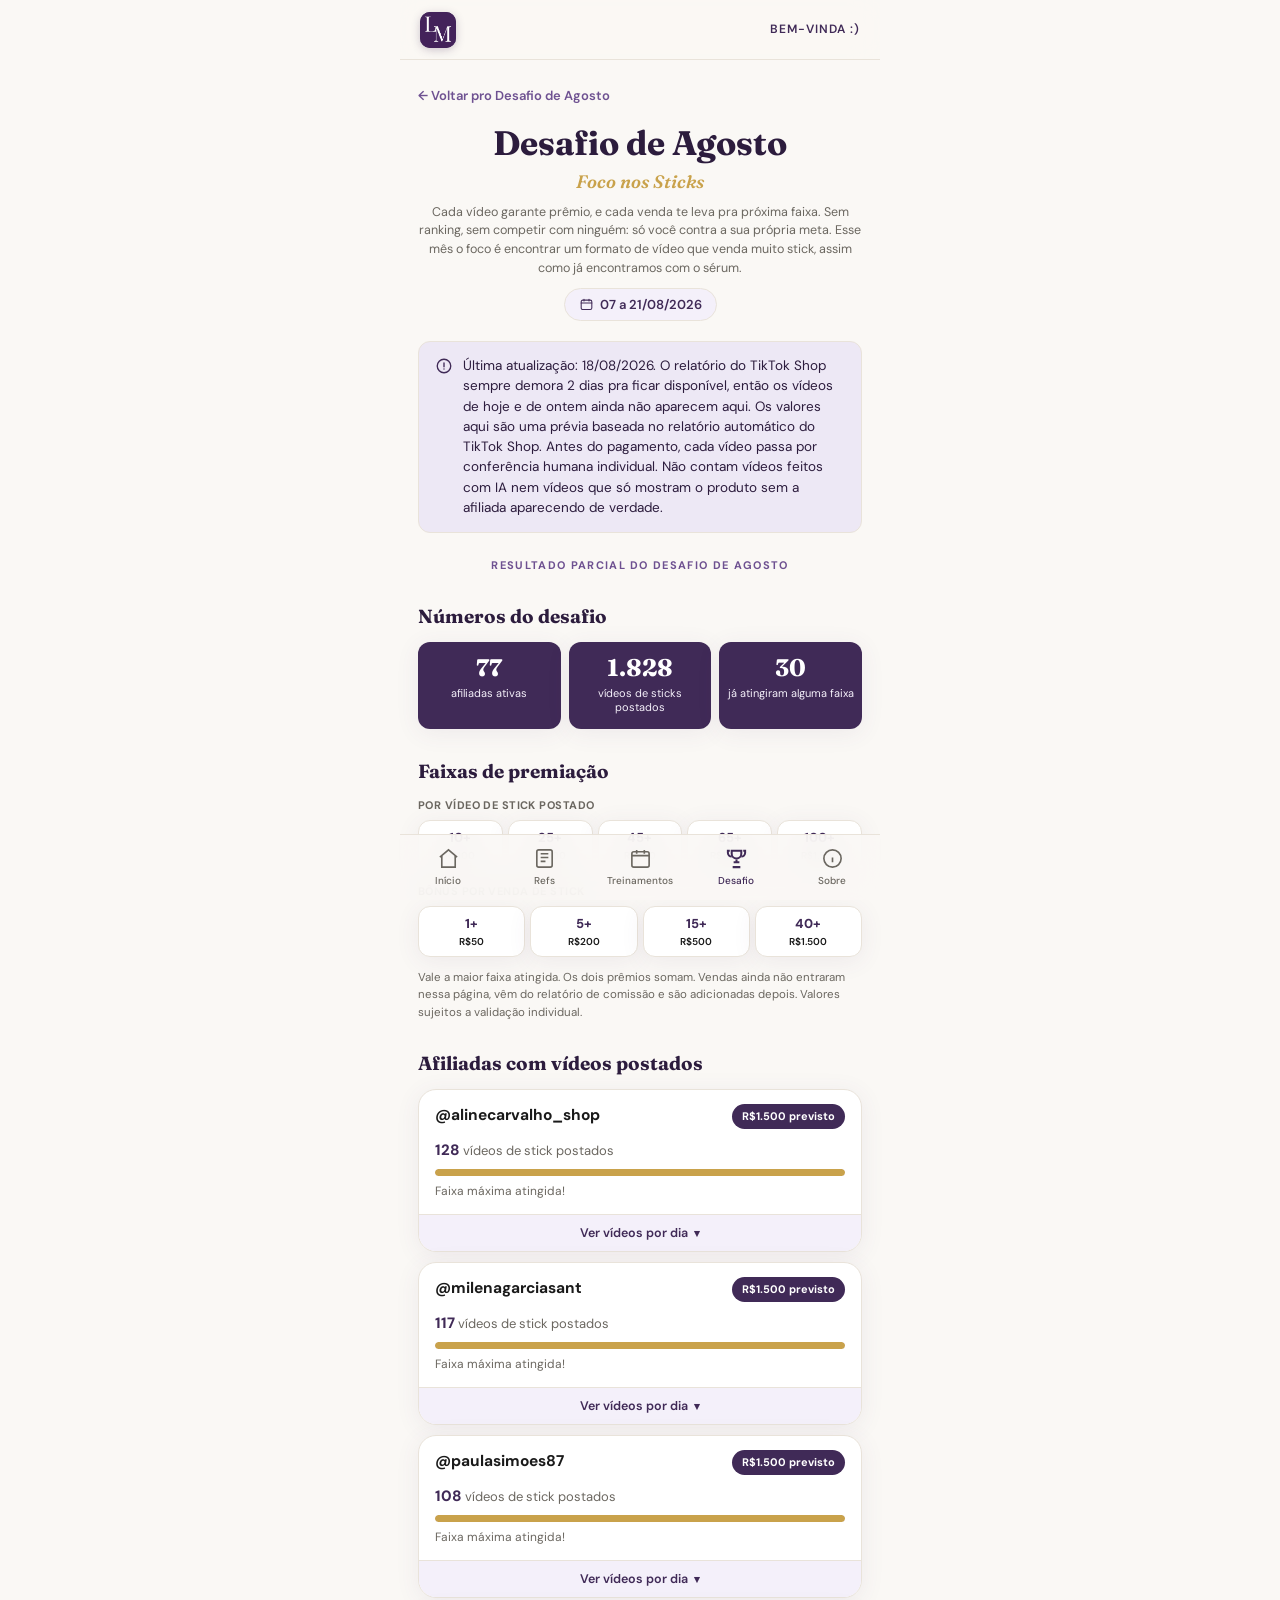
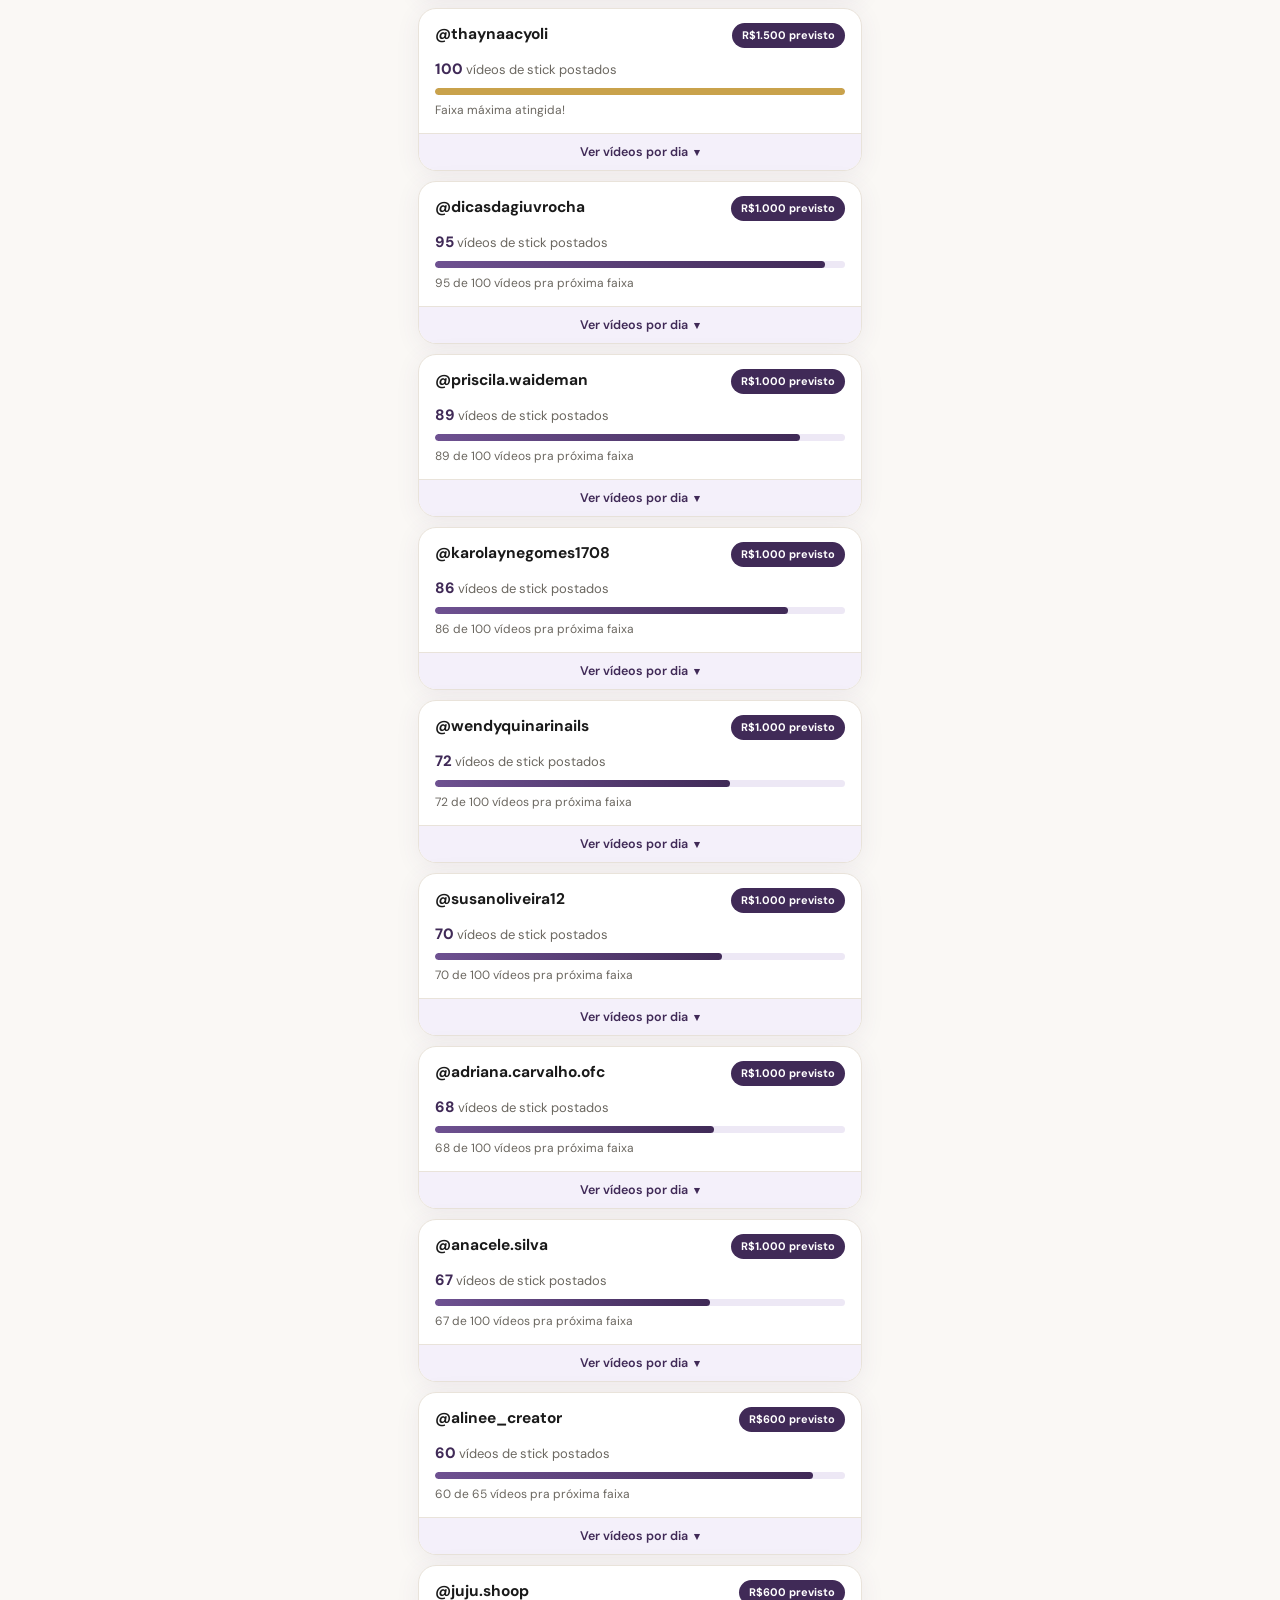
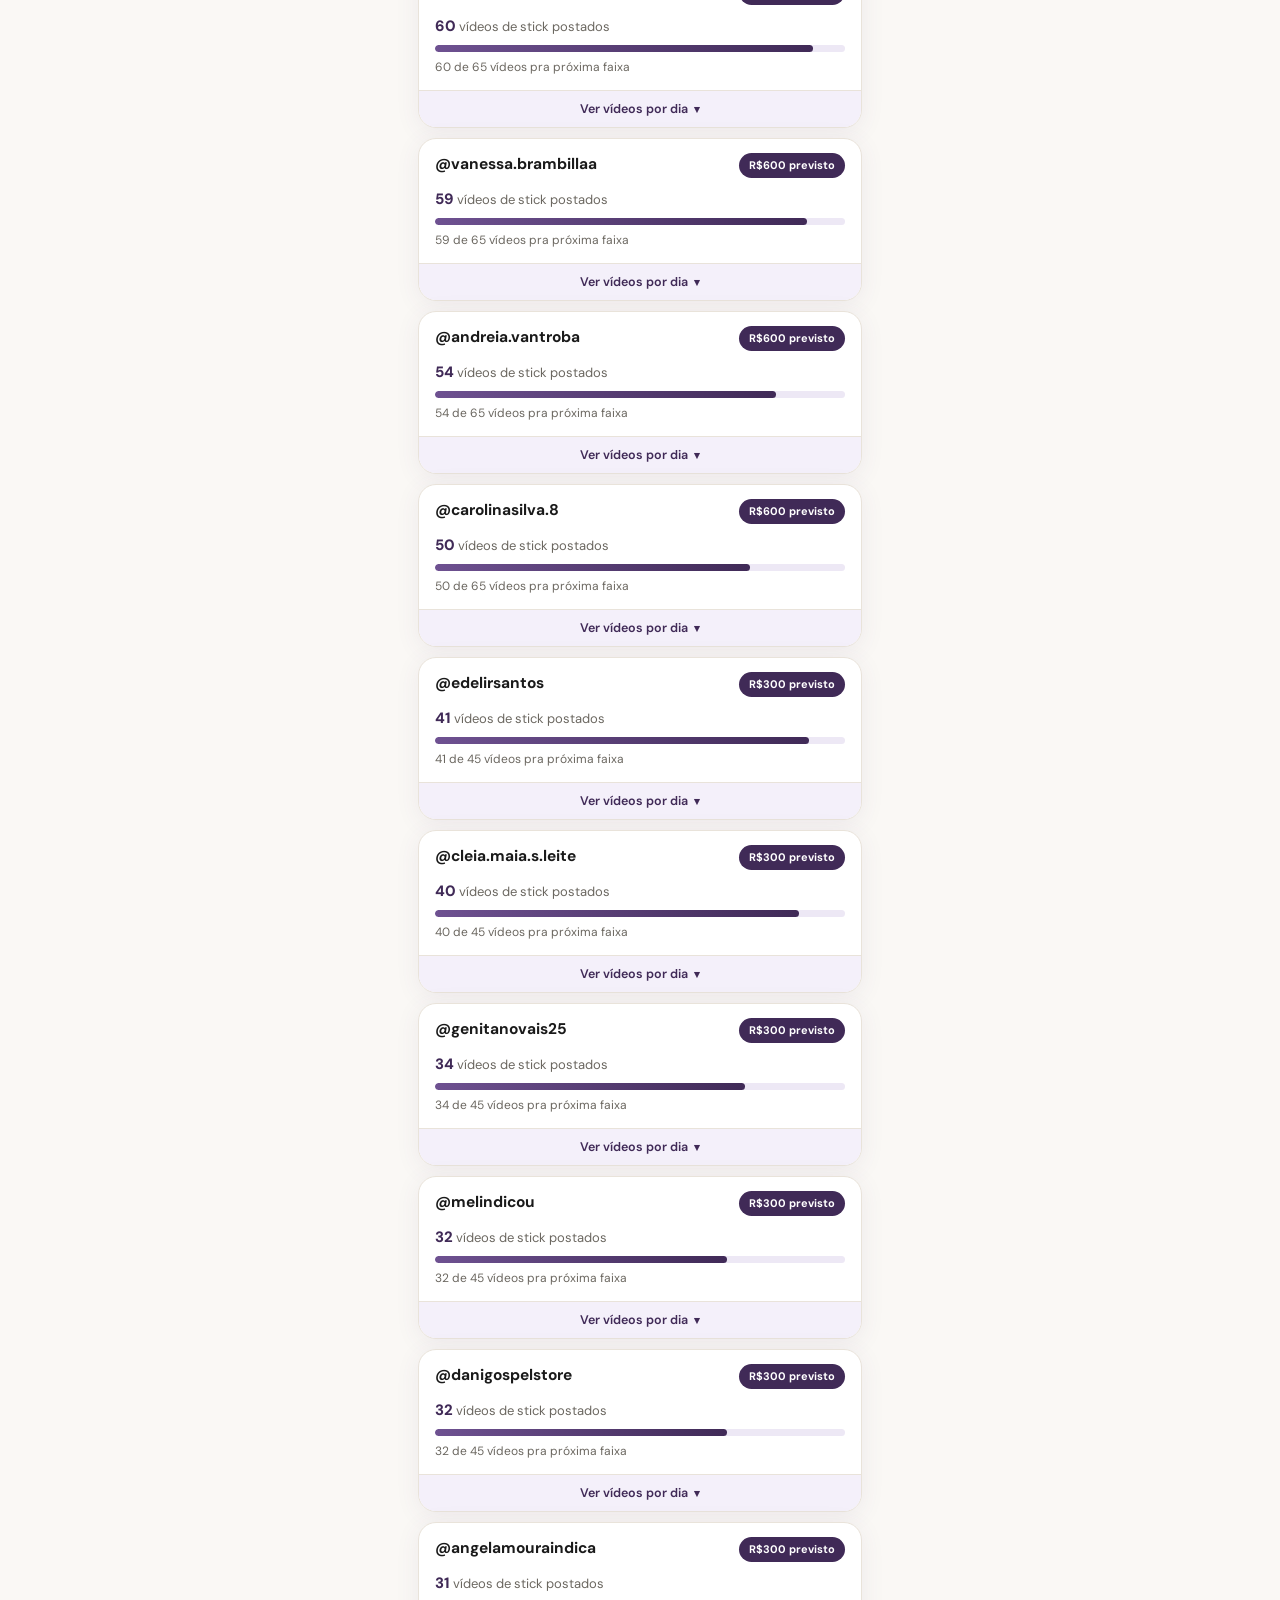
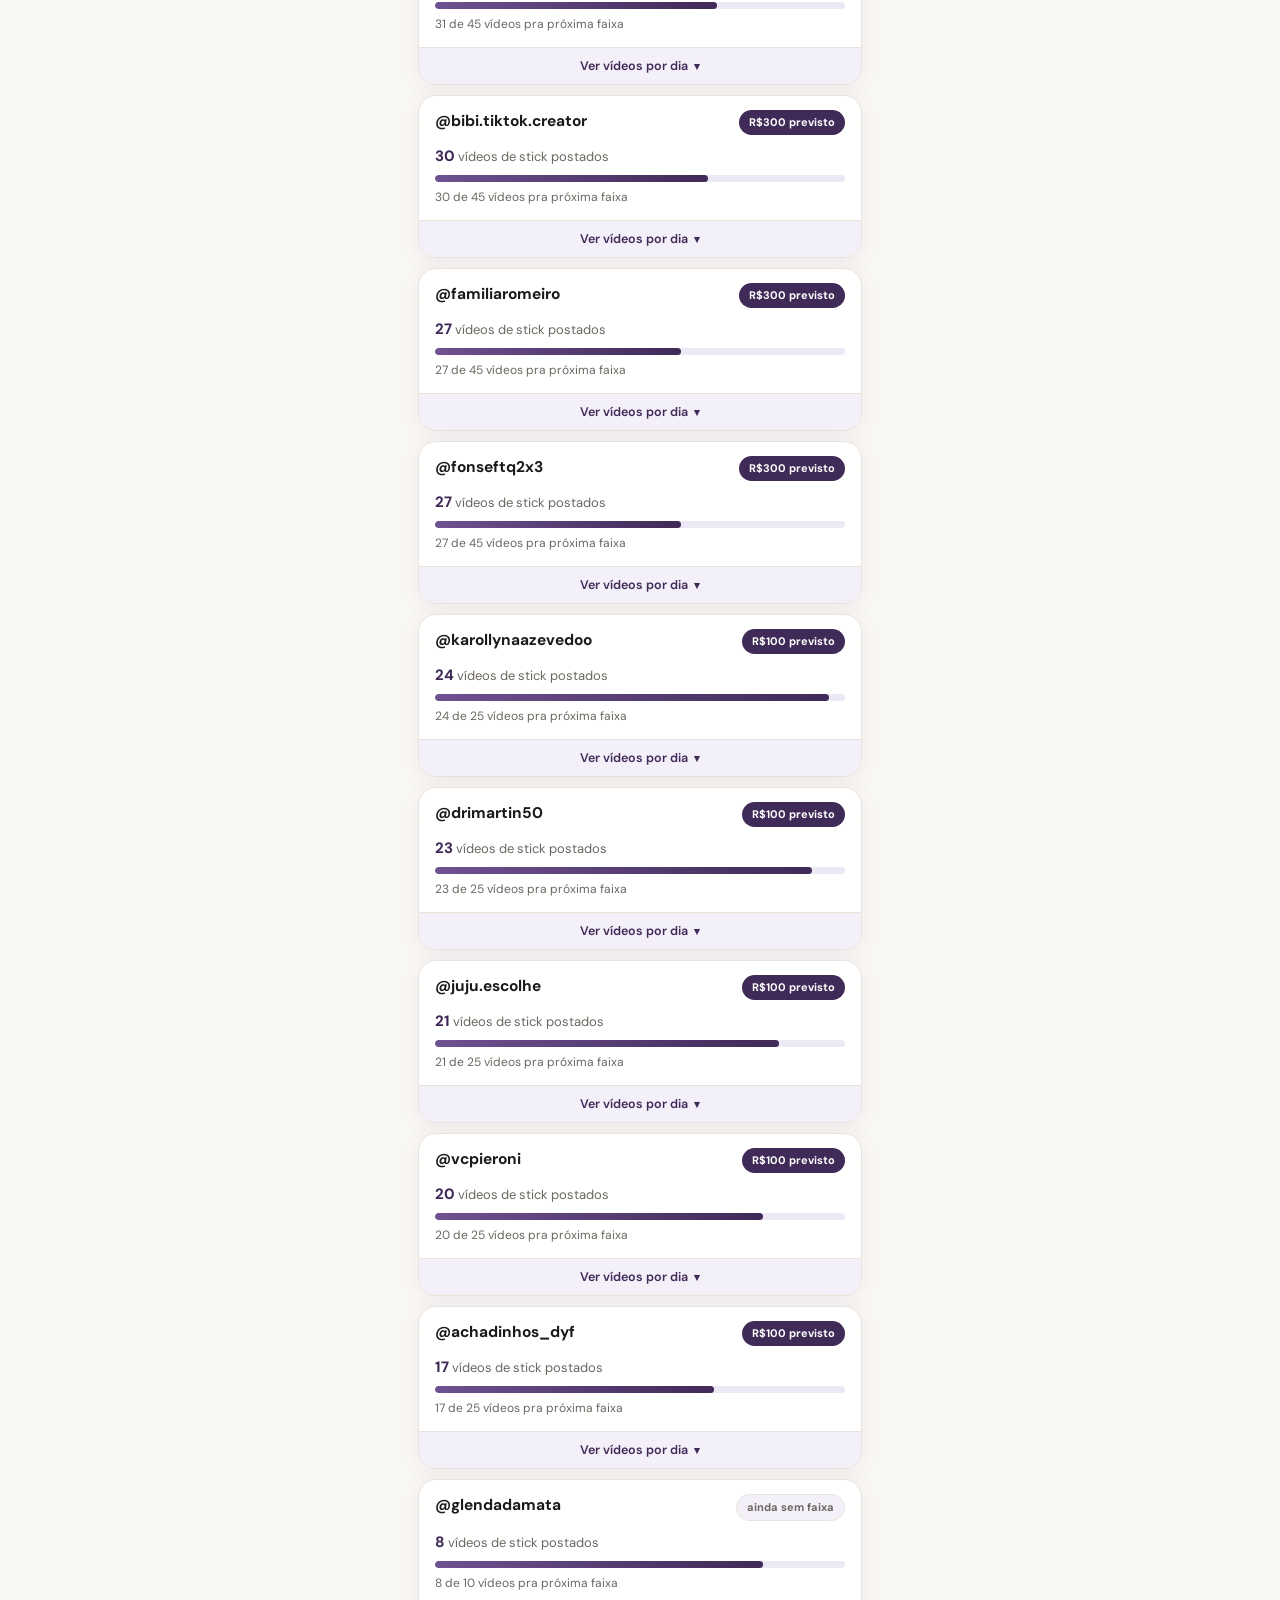
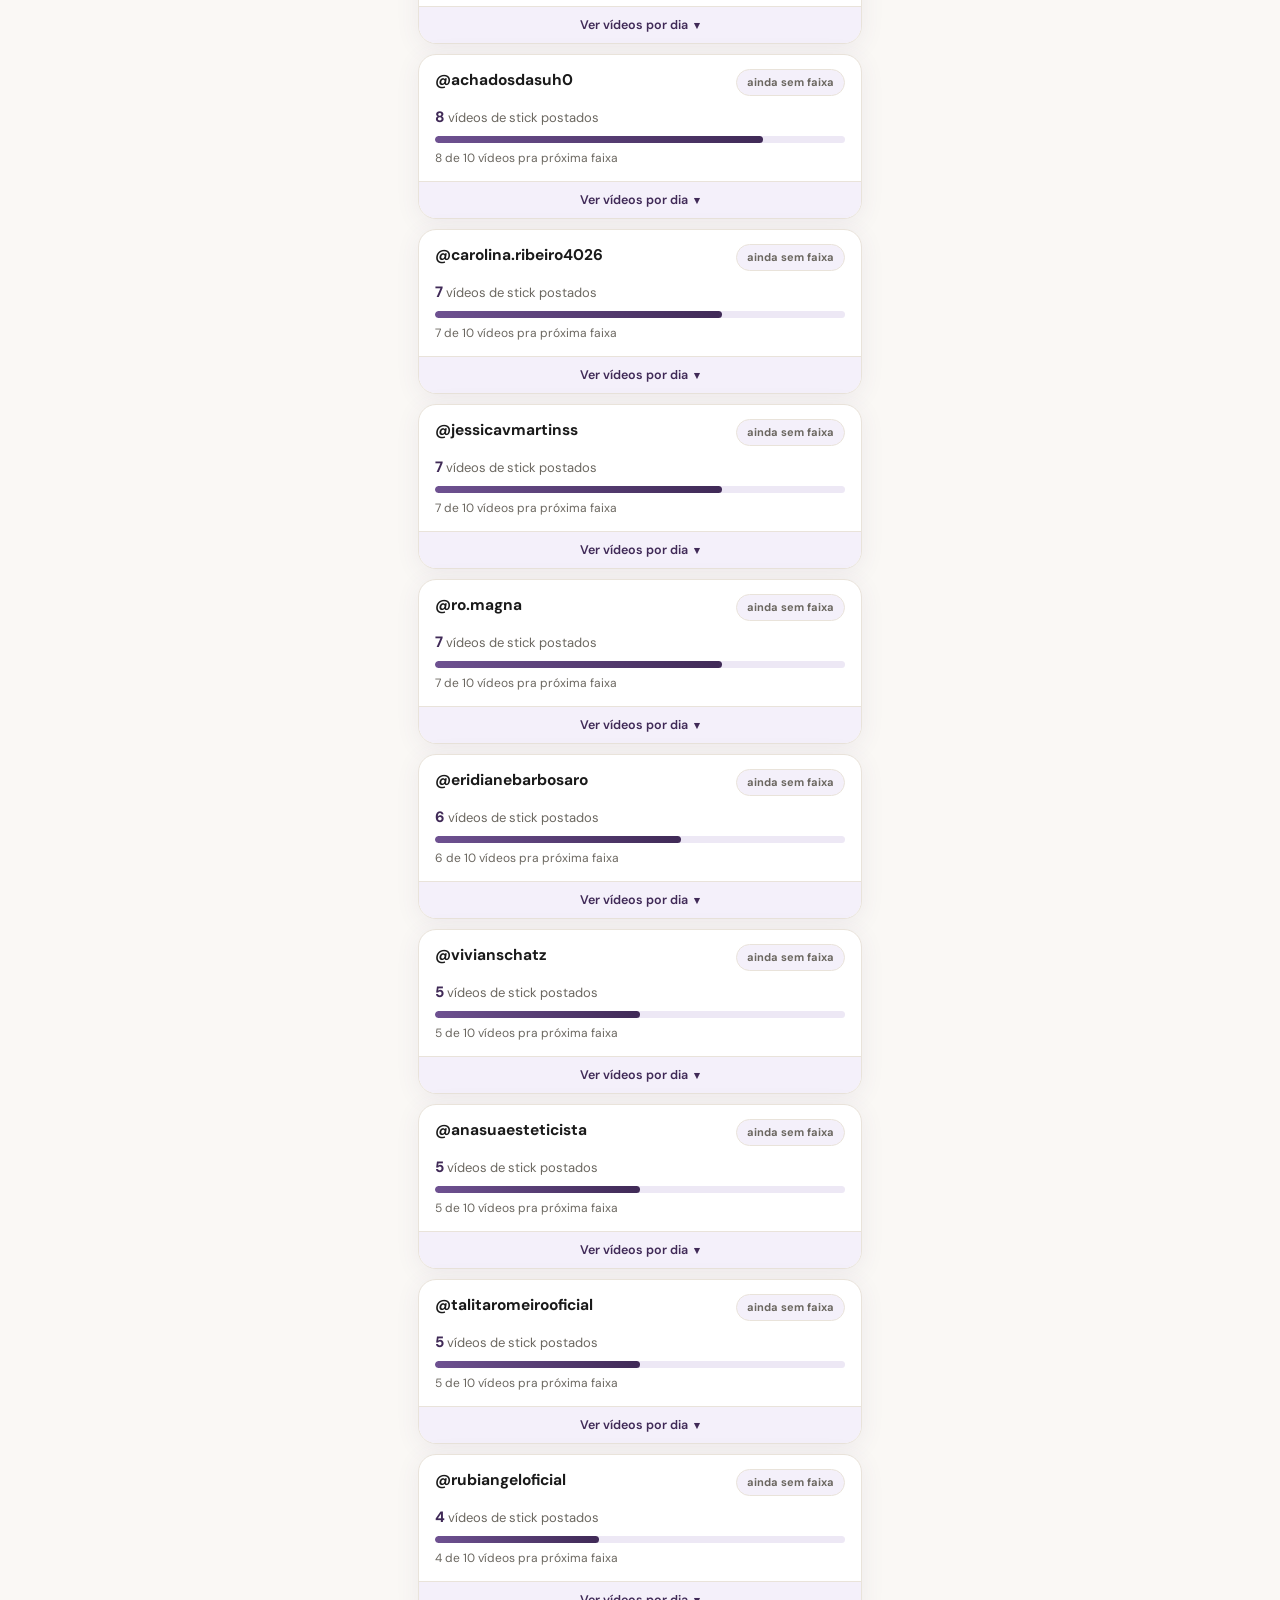
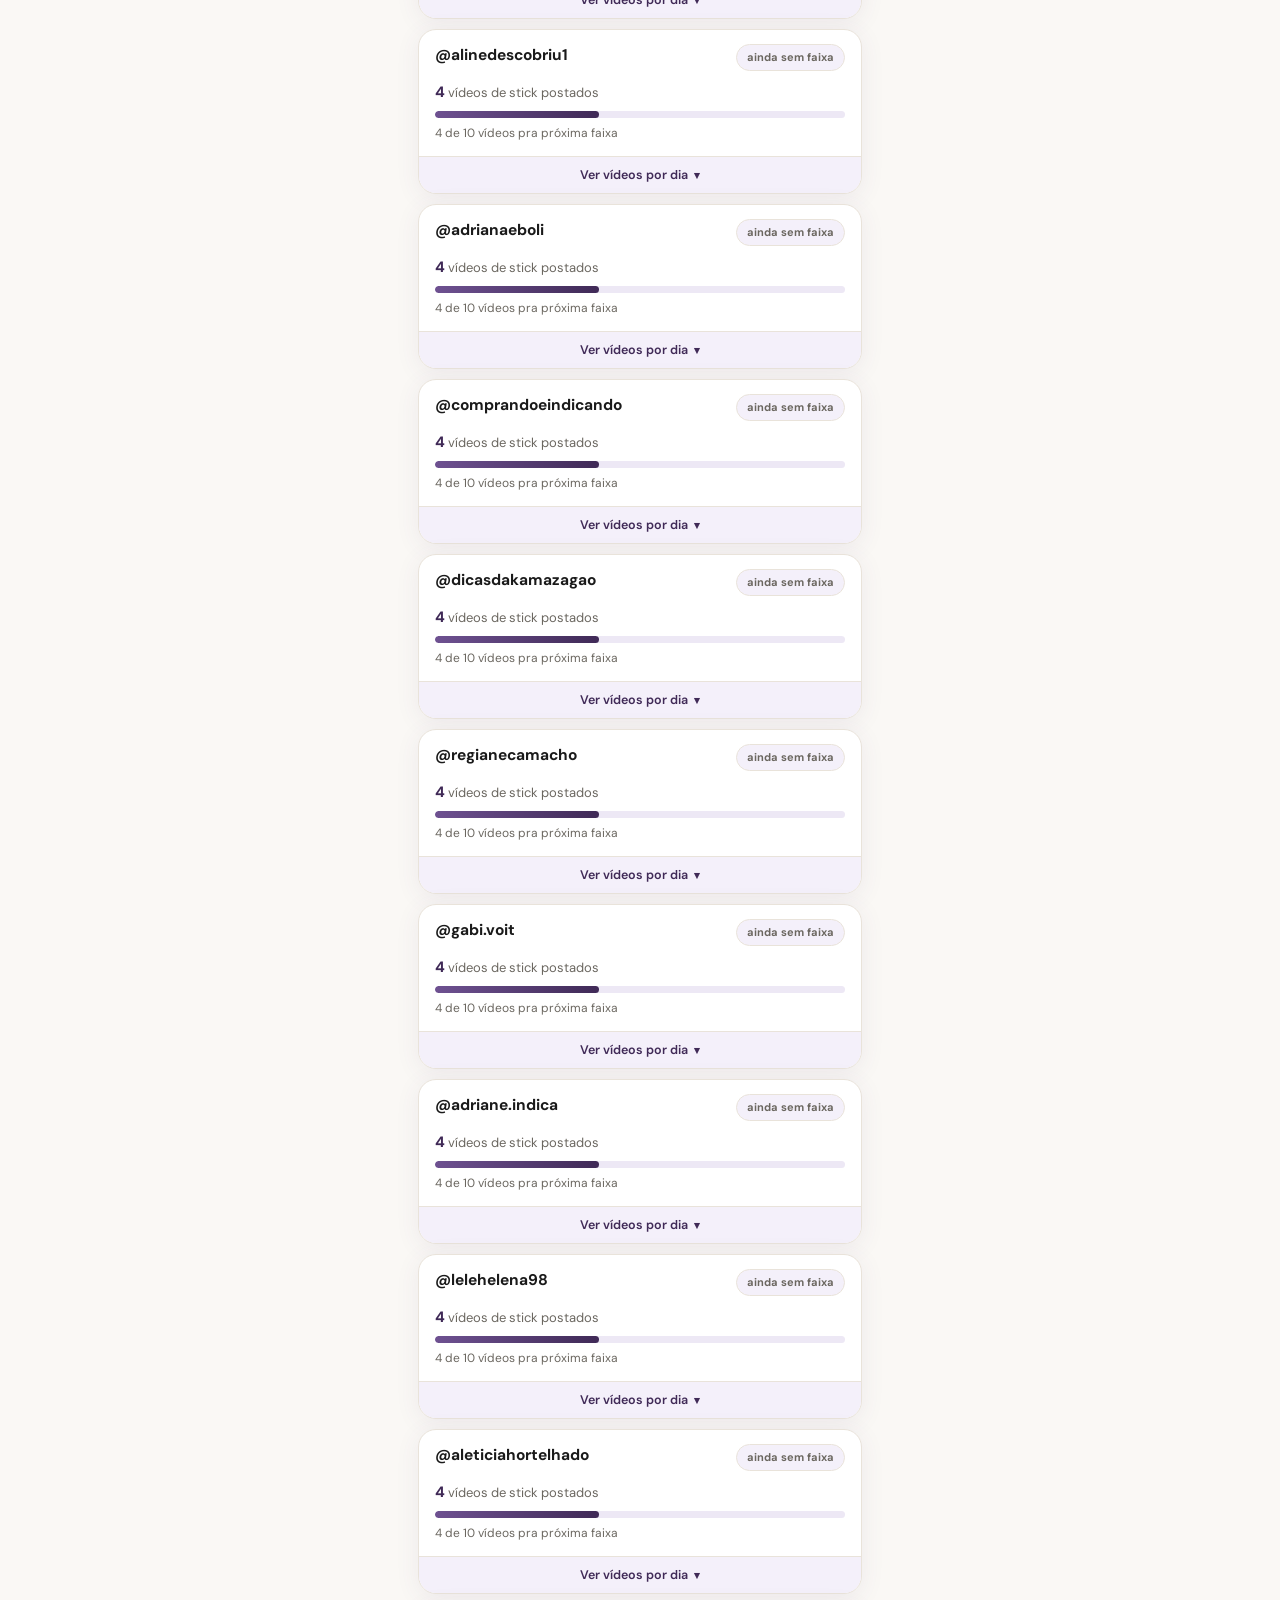
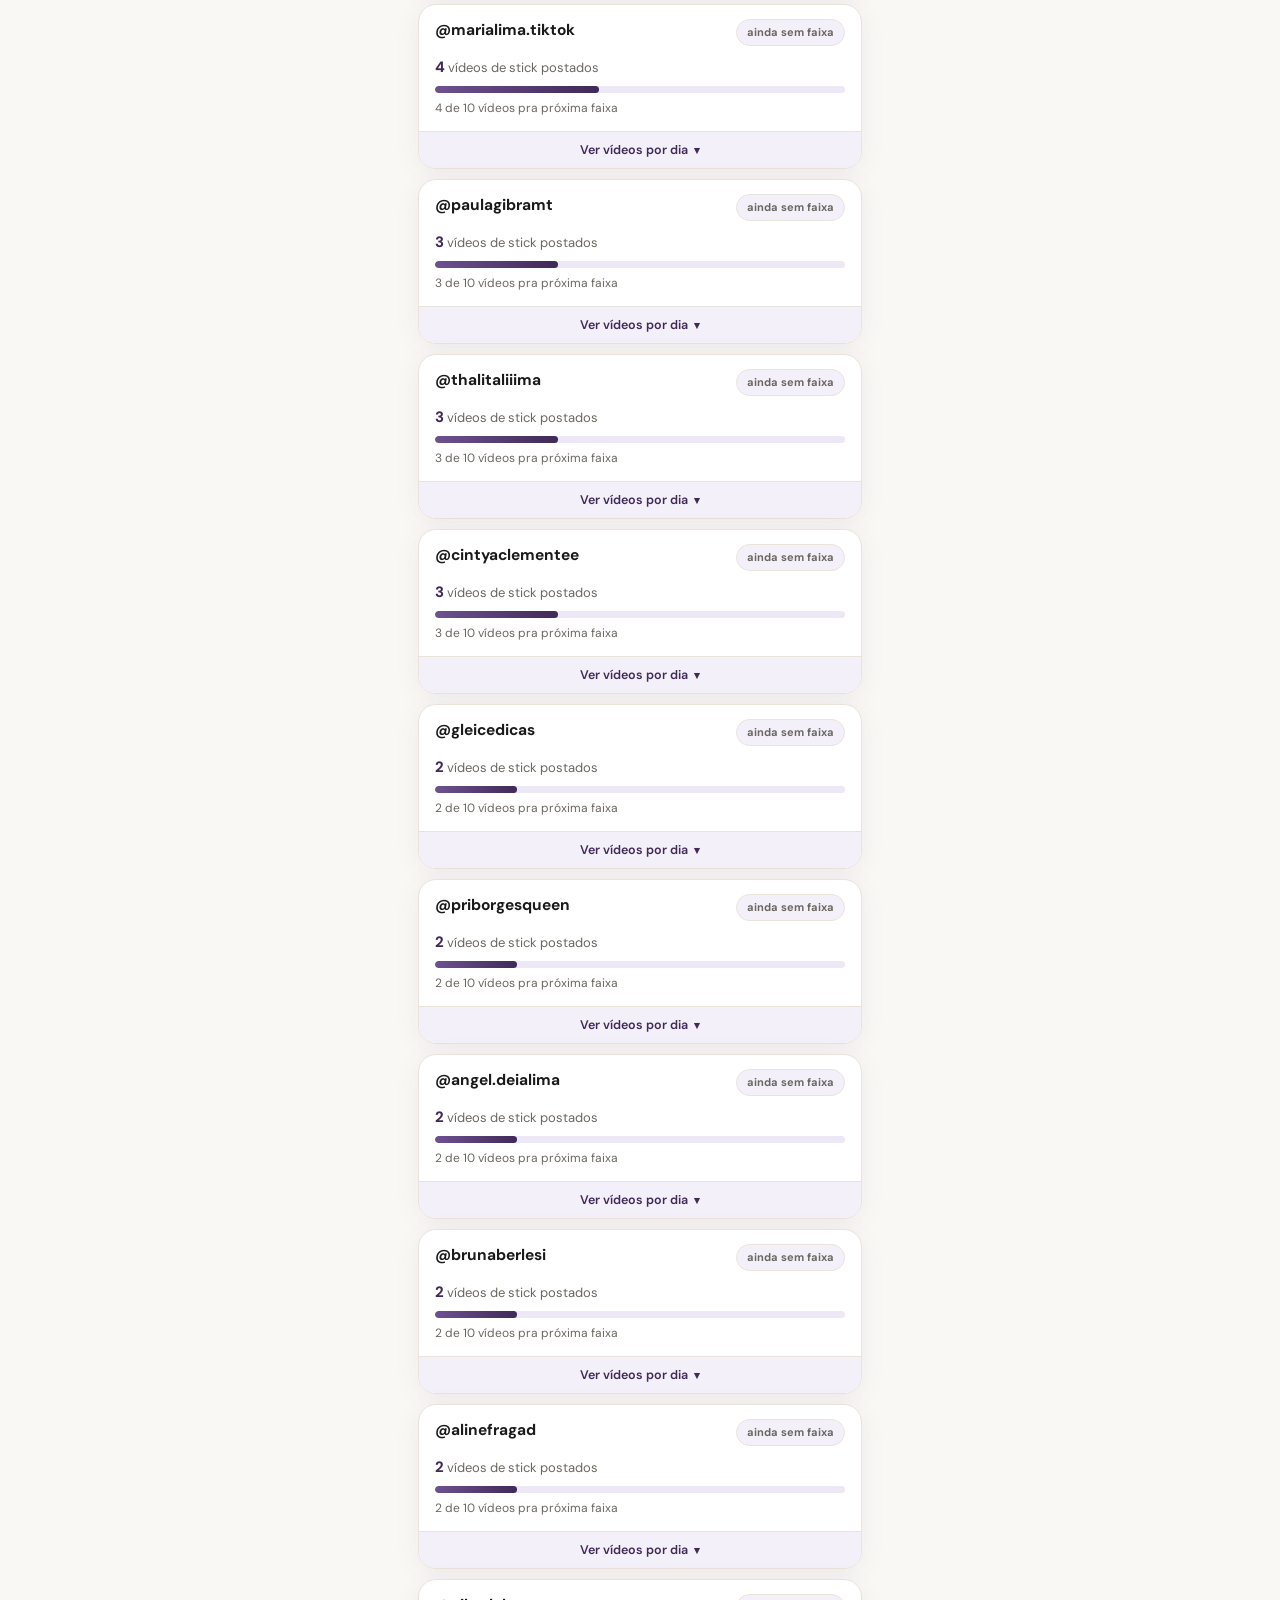
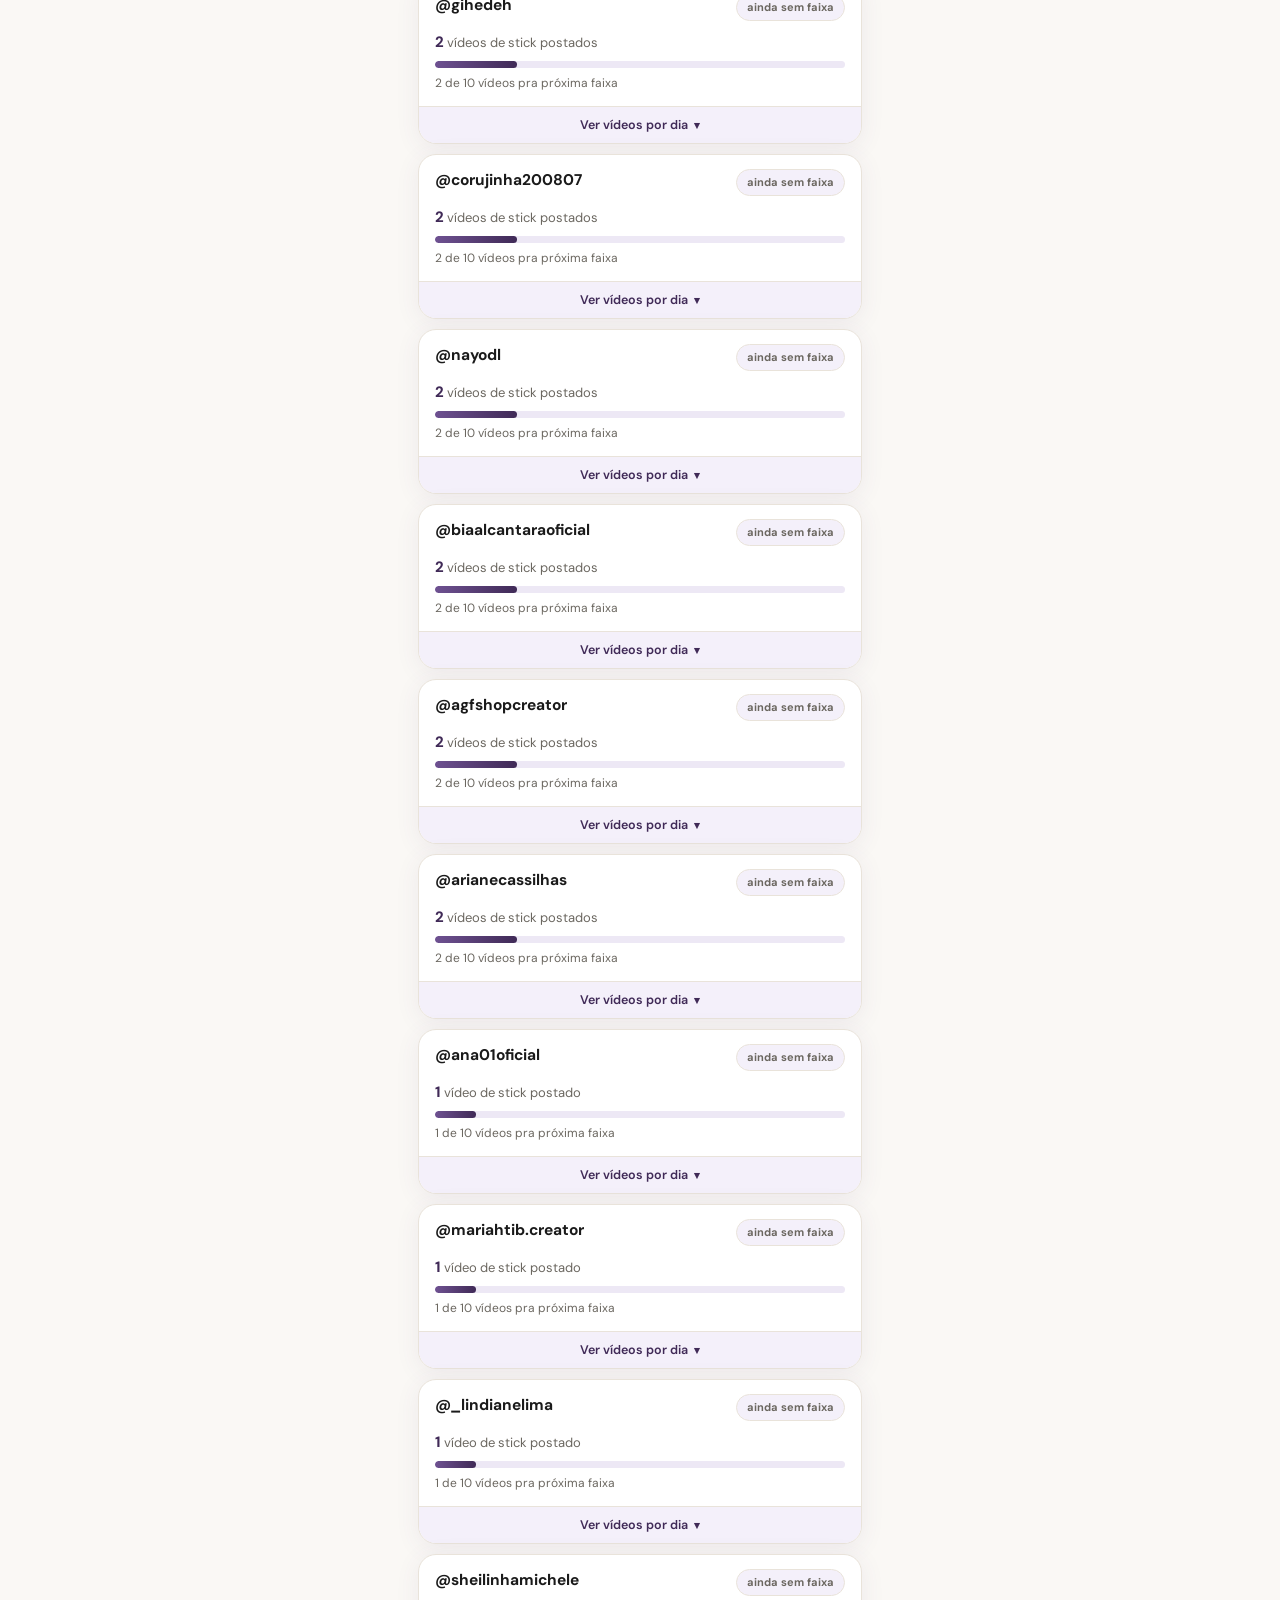
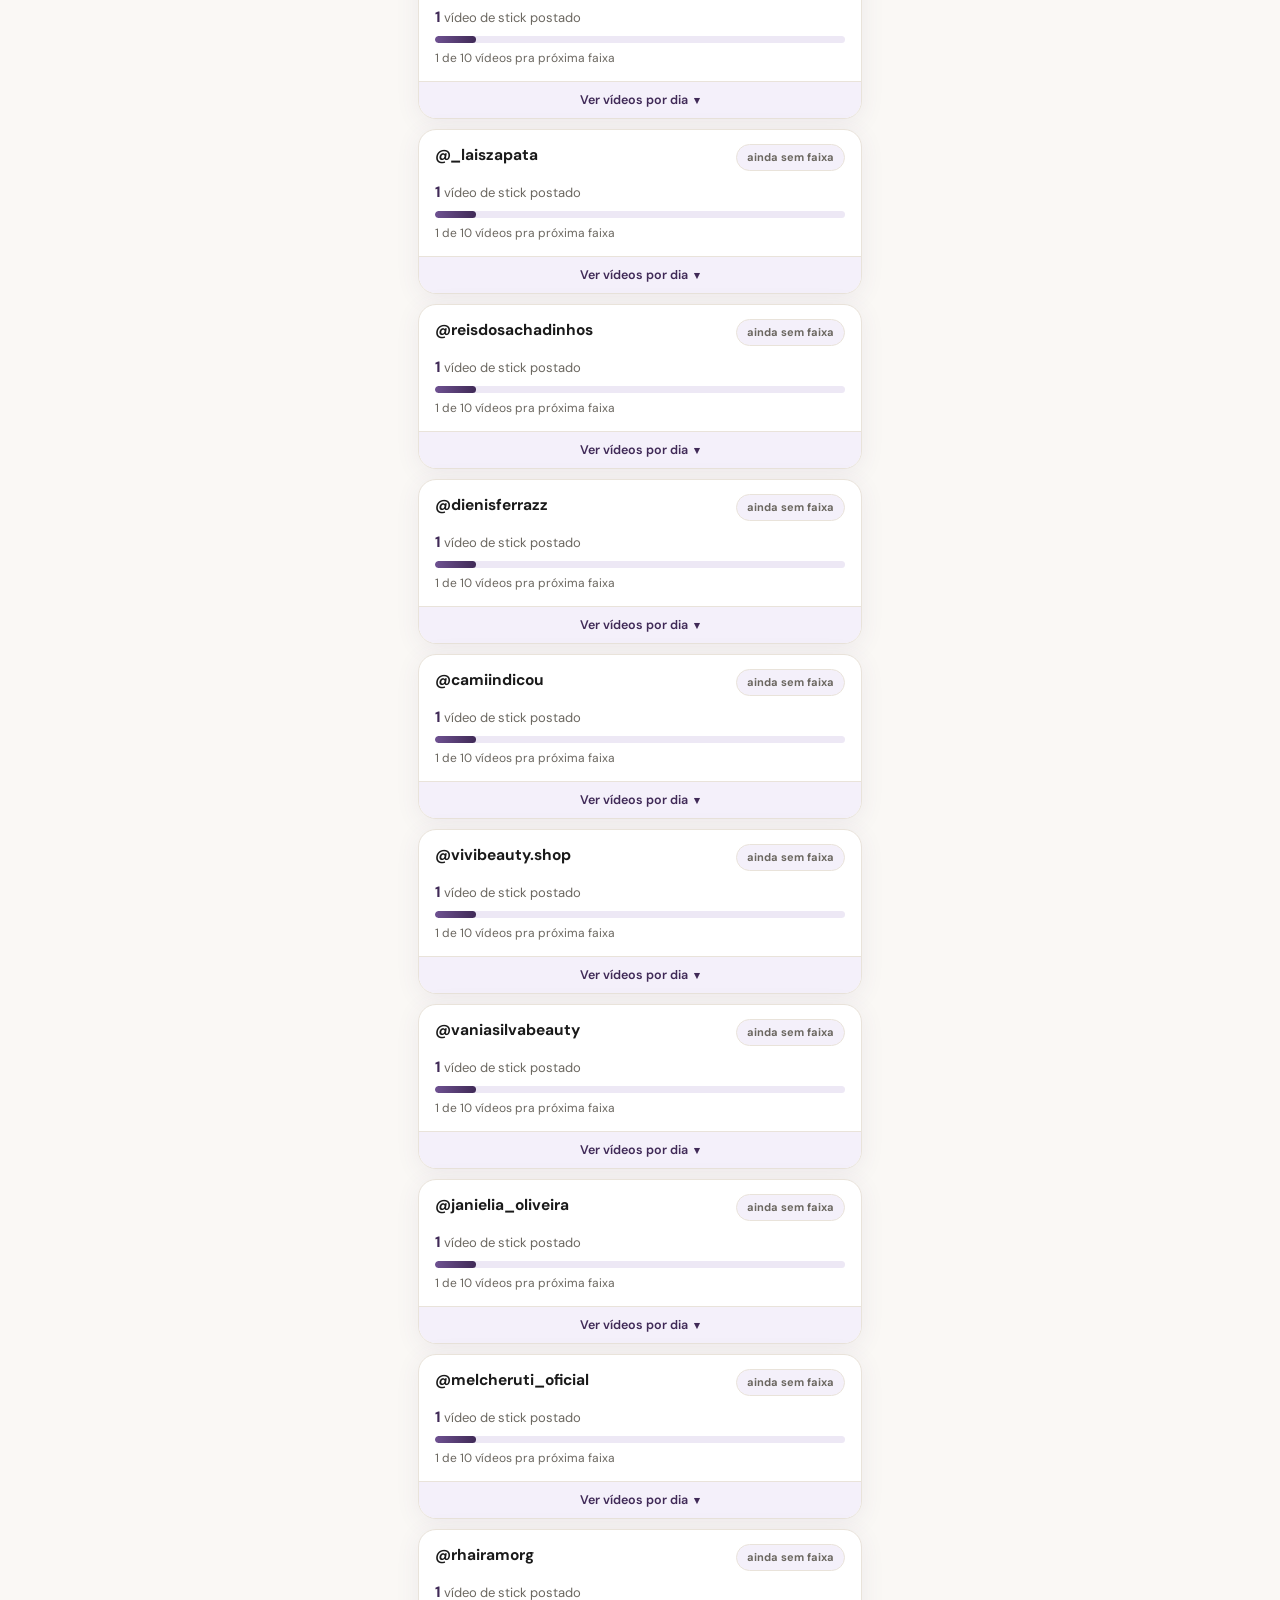
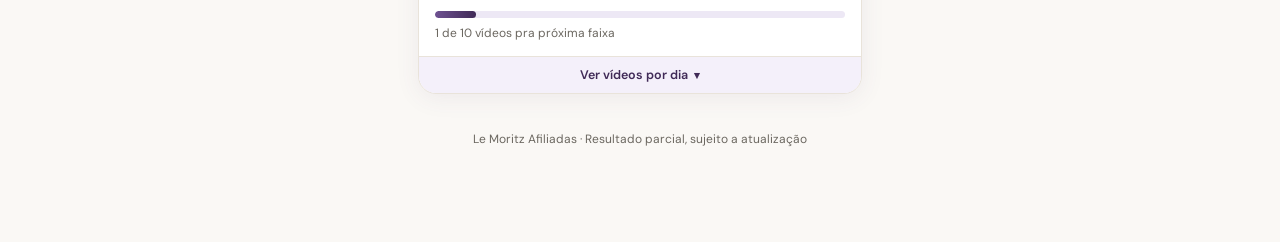
==== commit c8b620ea: "Atualiza resultado parcial com dados consolidados dos dias 7 a 18 77 afiliadas ativas, 1.828 vídeos," ====
--- a/resultado-agosto.html
+++ b/resultado-agosto.html
@@ -527,13 +527,13 @@
    ========================================================= */
 
 // Texto do aviso de atualização — edite aqui a cada nova atualização
-const UPDATE_NOTICE_TEXT = "Última atualização: 17/08/2026. O relatório do TikTok Shop sempre demora 2 dias pra ficar disponível, então os vídeos de hoje e de ontem ainda não aparecem aqui. Os valores aqui são uma prévia baseada no relatório automático do TikTok Shop. Antes do pagamento, cada vídeo passa por conferência humana individual. Não contam vídeos feitos com IA nem vídeos que só mostram o produto sem a afiliada aparecendo de verdade.";
+const UPDATE_NOTICE_TEXT = "Última atualização: 18/08/2026. O relatório do TikTok Shop sempre demora 2 dias pra ficar disponível, então os vídeos de hoje e de ontem ainda não aparecem aqui. Os valores aqui são uma prévia baseada no relatório automático do TikTok Shop. Antes do pagamento, cada vídeo passa por conferência humana individual. Não contam vídeos feitos com IA nem vídeos que só mostram o produto sem a afiliada aparecendo de verdade.";
 
 // KPIs gerais do topo
 const KPI_DATA = {
-  afiliadasAtivas: 75,
-  videosPostados: 1526,
-  jaGarantiramPremio: 29
+  afiliadasAtivas: 77,
+  videosPostados: 1828,
+  jaGarantiramPremio: 30
 };
 
 // Faixas de premiação por vídeo (não mexer nas afiliadas abaixo, é calculado automaticamente)
@@ -547,51 +547,51 @@
 
 // Lista de afiliadas: total de vídeos + contagem por dia
 const AFFILIATES = [
+  { handle: "alinecarvalho_shop",    total: 128, days: { "10/08": 13, "12/08": 10, "13/08": 16, "14/08": 4, "15/08": 7, "16/08": 7, "17/08": 13, "18/08": 58 } },
+  { handle: "milenagarciasant",      total: 117, days: { "12/08": 11, "13/08": 12, "14/08": 20, "15/08": 16, "16/08": 17, "17/08": 22, "18/08": 19 } },
   { handle: "paulasimoes87",         total: 108, days: { "07/08": 12, "08/08": 16, "09/08": 13, "10/08": 17, "11/08": 22, "12/08": 20, "13/08": 3, "14/08": 3, "15/08": 2 } },
-  { handle: "milenagarciasant",      total: 98, days: { "12/08": 11, "13/08": 12, "14/08": 20, "15/08": 16, "16/08": 17, "17/08": 22 } },
-  { handle: "dicasdagiuvrocha",      total: 91, days: { "07/08": 10, "08/08": 16, "09/08": 14, "10/08": 14, "11/08": 6, "12/08": 3, "13/08": 5, "14/08": 2, "16/08": 21 } },
-  { handle: "karolaynegomes1708",    total: 81, days: { "07/08": 8, "08/08": 8, "09/08": 8, "10/08": 8, "11/08": 8, "12/08": 8, "13/08": 8, "14/08": 8, "15/08": 8, "16/08": 8, "17/08": 1 } },
-  { handle: "thaynaacyoli",          total: 81, days: { "07/08": 2, "08/08": 6, "09/08": 10, "10/08": 1, "11/08": 6, "13/08": 10, "14/08": 9, "15/08": 11, "16/08": 17, "17/08": 9 } },
-  { handle: "priscila.waideman",     total: 79, days: { "07/08": 10, "08/08": 8, "09/08": 2, "10/08": 7, "11/08": 10, "12/08": 14, "13/08": 8, "14/08": 5, "15/08": 5, "16/08": 5, "17/08": 5 } },
-  { handle: "wendyquinarinails",     total: 71, days: { "09/08": 2, "10/08": 9, "11/08": 17, "12/08": 15, "13/08": 14, "14/08": 5, "15/08": 3, "16/08": 5, "17/08": 1 } },
-  { handle: "alinecarvalho_shop",    total: 70, days: { "10/08": 13, "12/08": 10, "13/08": 16, "14/08": 4, "15/08": 7, "16/08": 7, "17/08": 13 } },
-  { handle: "adriana.carvalho.ofc",  total: 63, days: { "07/08": 8, "09/08": 2, "10/08": 6, "11/08": 7, "12/08": 2, "13/08": 6, "14/08": 1, "15/08": 14, "16/08": 11, "17/08": 6 } },
-  { handle: "susanoliveira12",       total: 62, days: { "10/08": 7, "11/08": 9, "12/08": 11, "13/08": 7, "14/08": 8, "16/08": 3, "17/08": 17 } },
+  { handle: "thaynaacyoli",          total: 100, days: { "07/08": 2, "08/08": 6, "09/08": 10, "10/08": 1, "11/08": 6, "13/08": 10, "14/08": 9, "15/08": 11, "16/08": 17, "17/08": 9, "18/08": 19 } },
+  { handle: "dicasdagiuvrocha",      total: 95, days: { "07/08": 10, "08/08": 16, "09/08": 14, "10/08": 14, "11/08": 6, "12/08": 3, "13/08": 5, "14/08": 2, "16/08": 21, "18/08": 4 } },
+  { handle: "priscila.waideman",     total: 89, days: { "07/08": 10, "08/08": 8, "09/08": 2, "10/08": 7, "11/08": 10, "12/08": 14, "13/08": 8, "14/08": 5, "15/08": 5, "16/08": 5, "17/08": 5, "18/08": 10 } },
+  { handle: "karolaynegomes1708",    total: 86, days: { "07/08": 8, "08/08": 8, "09/08": 8, "10/08": 8, "11/08": 8, "12/08": 8, "13/08": 8, "14/08": 8, "15/08": 8, "16/08": 8, "17/08": 1, "18/08": 5 } },
+  { handle: "wendyquinarinails",     total: 72, days: { "09/08": 2, "10/08": 9, "11/08": 17, "12/08": 15, "13/08": 14, "14/08": 5, "15/08": 3, "16/08": 5, "17/08": 1, "18/08": 1 } },
+  { handle: "susanoliveira12",       total: 70, days: { "10/08": 7, "11/08": 9, "12/08": 11, "13/08": 7, "14/08": 8, "16/08": 3, "17/08": 17, "18/08": 8 } },
+  { handle: "adriana.carvalho.ofc",  total: 68, days: { "07/08": 8, "09/08": 2, "10/08": 6, "11/08": 7, "12/08": 2, "13/08": 6, "14/08": 1, "15/08": 14, "16/08": 11, "17/08": 6, "18/08": 5 } },
+  { handle: "anacele.silva",         total: 67, days: { "07/08": 13, "08/08": 1, "09/08": 6, "10/08": 5, "11/08": 4, "12/08": 8, "13/08": 5, "14/08": 3, "16/08": 3, "17/08": 10, "18/08": 9 } },
+  { handle: "alinee_creator",        total: 60, days: { "07/08": 1, "12/08": 4, "13/08": 7, "14/08": 9, "15/08": 7, "16/08": 10, "17/08": 11, "18/08": 11 } },
   { handle: "juju.shoop",            total: 60, days: { "13/08": 14, "14/08": 19, "15/08": 12, "16/08": 15 } },
-  { handle: "anacele.silva",         total: 58, days: { "07/08": 13, "08/08": 1, "09/08": 6, "10/08": 5, "11/08": 4, "12/08": 8, "13/08": 5, "14/08": 3, "16/08": 3, "17/08": 10 } },
-  { handle: "vanessa.brambillaa",    total: 56, days: { "07/08": 5, "08/08": 5, "09/08": 4, "10/08": 5, "11/08": 5, "12/08": 5, "13/08": 4, "14/08": 6, "15/08": 4, "16/08": 7, "17/08": 6 } },
-  { handle: "alinee_creator",        total: 49, days: { "07/08": 1, "12/08": 4, "13/08": 7, "14/08": 9, "15/08": 7, "16/08": 10, "17/08": 11 } },
-  { handle: "andreia.vantroba",      total: 42, days: { "07/08": 2, "09/08": 1, "10/08": 2, "11/08": 4, "12/08": 9, "13/08": 6, "14/08": 4, "16/08": 4, "17/08": 10 } },
-  { handle: "carolinasilva.8",       total: 37, days: { "15/08": 10, "16/08": 10, "17/08": 17 } },
-  { handle: "edelirsantos",          total: 33, days: { "11/08": 1, "12/08": 3, "13/08": 3, "14/08": 7, "15/08": 3, "16/08": 6, "17/08": 10 } },
+  { handle: "vanessa.brambillaa",    total: 59, days: { "07/08": 5, "08/08": 5, "09/08": 4, "10/08": 5, "11/08": 5, "12/08": 5, "13/08": 4, "14/08": 6, "15/08": 4, "16/08": 7, "17/08": 6, "18/08": 3 } },
+  { handle: "andreia.vantroba",      total: 54, days: { "07/08": 2, "09/08": 1, "10/08": 2, "11/08": 4, "12/08": 9, "13/08": 6, "14/08": 4, "16/08": 4, "17/08": 10, "18/08": 12 } },
+  { handle: "carolinasilva.8",       total: 50, days: { "15/08": 10, "16/08": 10, "17/08": 17, "18/08": 13 } },
+  { handle: "edelirsantos",          total: 41, days: { "11/08": 1, "12/08": 3, "13/08": 3, "14/08": 7, "15/08": 3, "16/08": 6, "17/08": 10, "18/08": 8 } },
+  { handle: "cleia.maia.s.leite",    total: 40, days: { "07/08": 2, "10/08": 1, "14/08": 1, "17/08": 13, "18/08": 23 } },
+  { handle: "genitanovais25",        total: 34, days: { "09/08": 1, "10/08": 3, "11/08": 3, "12/08": 4, "13/08": 4, "14/08": 2, "15/08": 5, "16/08": 3, "17/08": 5, "18/08": 4 } },
   { handle: "melindicou",            total: 32, days: { "07/08": 4, "08/08": 4, "09/08": 5, "12/08": 2, "13/08": 5, "14/08": 5, "15/08": 6, "16/08": 1 } },
-  { handle: "genitanovais25",        total: 30, days: { "09/08": 1, "10/08": 3, "11/08": 3, "12/08": 4, "13/08": 4, "14/08": 2, "15/08": 5, "16/08": 3, "17/08": 5 } },
-  { handle: "familiaromeiro",        total: 24, days: { "07/08": 2, "10/08": 2, "11/08": 1, "12/08": 6, "13/08": 2, "14/08": 3, "15/08": 4, "16/08": 3, "17/08": 1 } },
-  { handle: "fonseftq2x3",           total: 23, days: { "08/08": 3, "09/08": 3, "10/08": 1, "13/08": 5, "14/08": 4, "15/08": 2, "16/08": 2, "17/08": 3 } },
-  { handle: "danigospelstore",       total: 22, days: { "07/08": 2, "11/08": 1, "12/08": 1, "13/08": 4, "14/08": 1, "16/08": 8, "17/08": 5 } },
-  { handle: "drimartin50",           total: 19, days: { "07/08": 2, "09/08": 1, "10/08": 2, "11/08": 3, "12/08": 2, "13/08": 3, "14/08": 3, "15/08": 1, "16/08": 1, "17/08": 1 } },
-  { handle: "juju.escolhe",          total: 18, days: { "07/08": 1, "09/08": 5, "10/08": 2, "12/08": 2, "13/08": 2, "15/08": 3, "17/08": 3 } },
-  { handle: "vcpieroni",             total: 17, days: { "07/08": 1, "08/08": 2, "09/08": 1, "10/08": 1, "11/08": 1, "12/08": 2, "13/08": 2, "15/08": 2, "16/08": 3, "17/08": 2 } },
-  { handle: "cleia.maia.s.leite",    total: 17, days: { "07/08": 2, "10/08": 1, "14/08": 1, "17/08": 13 } },
-  { handle: "karollynaazevedoo",     total: 17, days: { "10/08": 2, "15/08": 13, "17/08": 2 } },
+  { handle: "danigospelstore",       total: 32, days: { "07/08": 2, "11/08": 1, "12/08": 1, "13/08": 4, "14/08": 1, "16/08": 8, "17/08": 5, "18/08": 10 } },
+  { handle: "angelamouraindica",     total: 31, days: { "11/08": 7, "12/08": 3, "17/08": 1, "18/08": 20 } },
+  { handle: "bibi.tiktok.creator",   total: 30, days: { "17/08": 5, "18/08": 25 } },
+  { handle: "familiaromeiro",        total: 27, days: { "07/08": 2, "10/08": 2, "11/08": 1, "12/08": 6, "13/08": 2, "14/08": 3, "15/08": 4, "16/08": 3, "17/08": 1, "18/08": 3 } },
+  { handle: "fonseftq2x3",           total: 27, days: { "08/08": 3, "09/08": 3, "10/08": 1, "13/08": 5, "14/08": 4, "15/08": 2, "16/08": 2, "17/08": 3, "18/08": 4 } },
+  { handle: "karollynaazevedoo",     total: 24, days: { "10/08": 2, "15/08": 13, "17/08": 2, "18/08": 7 } },
+  { handle: "drimartin50",           total: 23, days: { "07/08": 2, "09/08": 1, "10/08": 2, "11/08": 3, "12/08": 2, "13/08": 3, "14/08": 3, "15/08": 1, "16/08": 1, "17/08": 1, "18/08": 4 } },
+  { handle: "juju.escolhe",          total: 21, days: { "07/08": 1, "09/08": 5, "10/08": 2, "12/08": 2, "13/08": 2, "15/08": 3, "17/08": 3, "18/08": 3 } },
+  { handle: "vcpieroni",             total: 20, days: { "07/08": 1, "08/08": 2, "09/08": 1, "10/08": 1, "11/08": 1, "12/08": 2, "13/08": 2, "15/08": 2, "16/08": 3, "17/08": 2, "18/08": 3 } },
   { handle: "achadinhos_dyf",        total: 17, days: { "11/08": 3, "12/08": 4, "13/08": 2, "14/08": 2, "15/08": 2, "16/08": 1, "17/08": 3 } },
-  { handle: "angelamouraindica",     total: 11, days: { "11/08": 7, "12/08": 3, "17/08": 1 } },
   { handle: "glendadamata",          total: 8, days: { "13/08": 1, "14/08": 3, "15/08": 1, "16/08": 3 } },
+  { handle: "achadosdasuh0",         total: 8, days: { "17/08": 5, "18/08": 3 } },
   { handle: "carolina.ribeiro4026",  total: 7, days: { "07/08": 2, "11/08": 2, "15/08": 1, "16/08": 1, "17/08": 1 } },
   { handle: "jessicavmartinss",      total: 7, days: { "12/08": 3, "13/08": 2, "14/08": 2 } },
+  { handle: "ro.magna",              total: 7, days: { "13/08": 1, "14/08": 2, "15/08": 1, "17/08": 1, "18/08": 2 } },
   { handle: "eridianebarbosaro",     total: 6, days: { "09/08": 3, "11/08": 1, "17/08": 2 } },
+  { handle: "vivianschatz",          total: 5, days: { "10/08": 2, "12/08": 2, "18/08": 1 } },
   { handle: "anasuaesteticista",     total: 5, days: { "12/08": 2, "13/08": 3 } },
-  { handle: "ro.magna",              total: 5, days: { "13/08": 1, "14/08": 2, "15/08": 1, "17/08": 1 } },
   { handle: "talitaromeirooficial",  total: 5, days: { "14/08": 5 } },
-  { handle: "bibi.tiktok.creator",   total: 5, days: { "17/08": 5 } },
-  { handle: "achadosdasuh0",         total: 5, days: { "17/08": 5 } },
   { handle: "rubiangeloficial",      total: 4, days: { "07/08": 3, "08/08": 1 } },
   { handle: "alinedescobriu1",       total: 4, days: { "07/08": 1, "13/08": 2, "14/08": 1 } },
   { handle: "adrianaeboli",          total: 4, days: { "07/08": 1, "12/08": 1, "14/08": 2 } },
   { handle: "comprandoeindicando",   total: 4, days: { "07/08": 2, "11/08": 2 } },
   { handle: "dicasdakamazagao",      total: 4, days: { "09/08": 1, "10/08": 3 } },
   { handle: "regianecamacho",        total: 4, days: { "09/08": 1, "10/08": 2, "15/08": 1 } },
-  { handle: "vivianschatz",          total: 4, days: { "10/08": 2, "12/08": 2 } },
   { handle: "gabi.voit",             total: 4, days: { "10/08": 4 } },
   { handle: "adriane.indica",        total: 4, days: { "11/08": 1, "13/08": 3 } },
   { handle: "lelehelena98",          total: 4, days: { "12/08": 4 } },
@@ -604,24 +604,26 @@
   { handle: "priborgesqueen",        total: 2, days: { "08/08": 1, "11/08": 1 } },
   { handle: "angel.deialima",        total: 2, days: { "10/08": 1, "17/08": 1 } },
   { handle: "brunaberlesi",          total: 2, days: { "11/08": 2 } },
+  { handle: "alinefragad",           total: 2, days: { "11/08": 1, "18/08": 1 } },
   { handle: "gihedeh",               total: 2, days: { "12/08": 1, "13/08": 1 } },
   { handle: "corujinha200807",       total: 2, days: { "14/08": 2 } },
   { handle: "nayodl",                total: 2, days: { "14/08": 2 } },
+  { handle: "biaalcantaraoficial",   total: 2, days: { "16/08": 1, "18/08": 1 } },
   { handle: "agfshopcreator",        total: 2, days: { "17/08": 2 } },
+  { handle: "arianecassilhas",       total: 2, days: { "18/08": 2 } },
   { handle: "ana01oficial",          total: 1, days: { "07/08": 1 } },
   { handle: "mariahtib.creator",     total: 1, days: { "08/08": 1 } },
   { handle: "_lindianelima",         total: 1, days: { "09/08": 1 } },
   { handle: "sheilinhamichele",      total: 1, days: { "09/08": 1 } },
   { handle: "_laiszapata",           total: 1, days: { "11/08": 1 } },
-  { handle: "alinefragad",           total: 1, days: { "11/08": 1 } },
   { handle: "reisdosachadinhos",     total: 1, days: { "12/08": 1 } },
   { handle: "dienisferrazz",         total: 1, days: { "13/08": 1 } },
   { handle: "camiindicou",           total: 1, days: { "13/08": 1 } },
   { handle: "vivibeauty.shop",       total: 1, days: { "15/08": 1 } },
-  { handle: "biaalcantaraoficial",   total: 1, days: { "16/08": 1 } },
   { handle: "vaniasilvabeauty",      total: 1, days: { "16/08": 1 } },
   { handle: "janielia_oliveira",     total: 1, days: { "16/08": 1 } },
-  { handle: "melcheruti_oficial",    total: 1, days: { "17/08": 1 } }
+  { handle: "melcheruti_oficial",    total: 1, days: { "17/08": 1 } },
+  { handle: "rhairamorg",            total: 1, days: { "18/08": 1 } }
 ];
 
 /* =========================================================
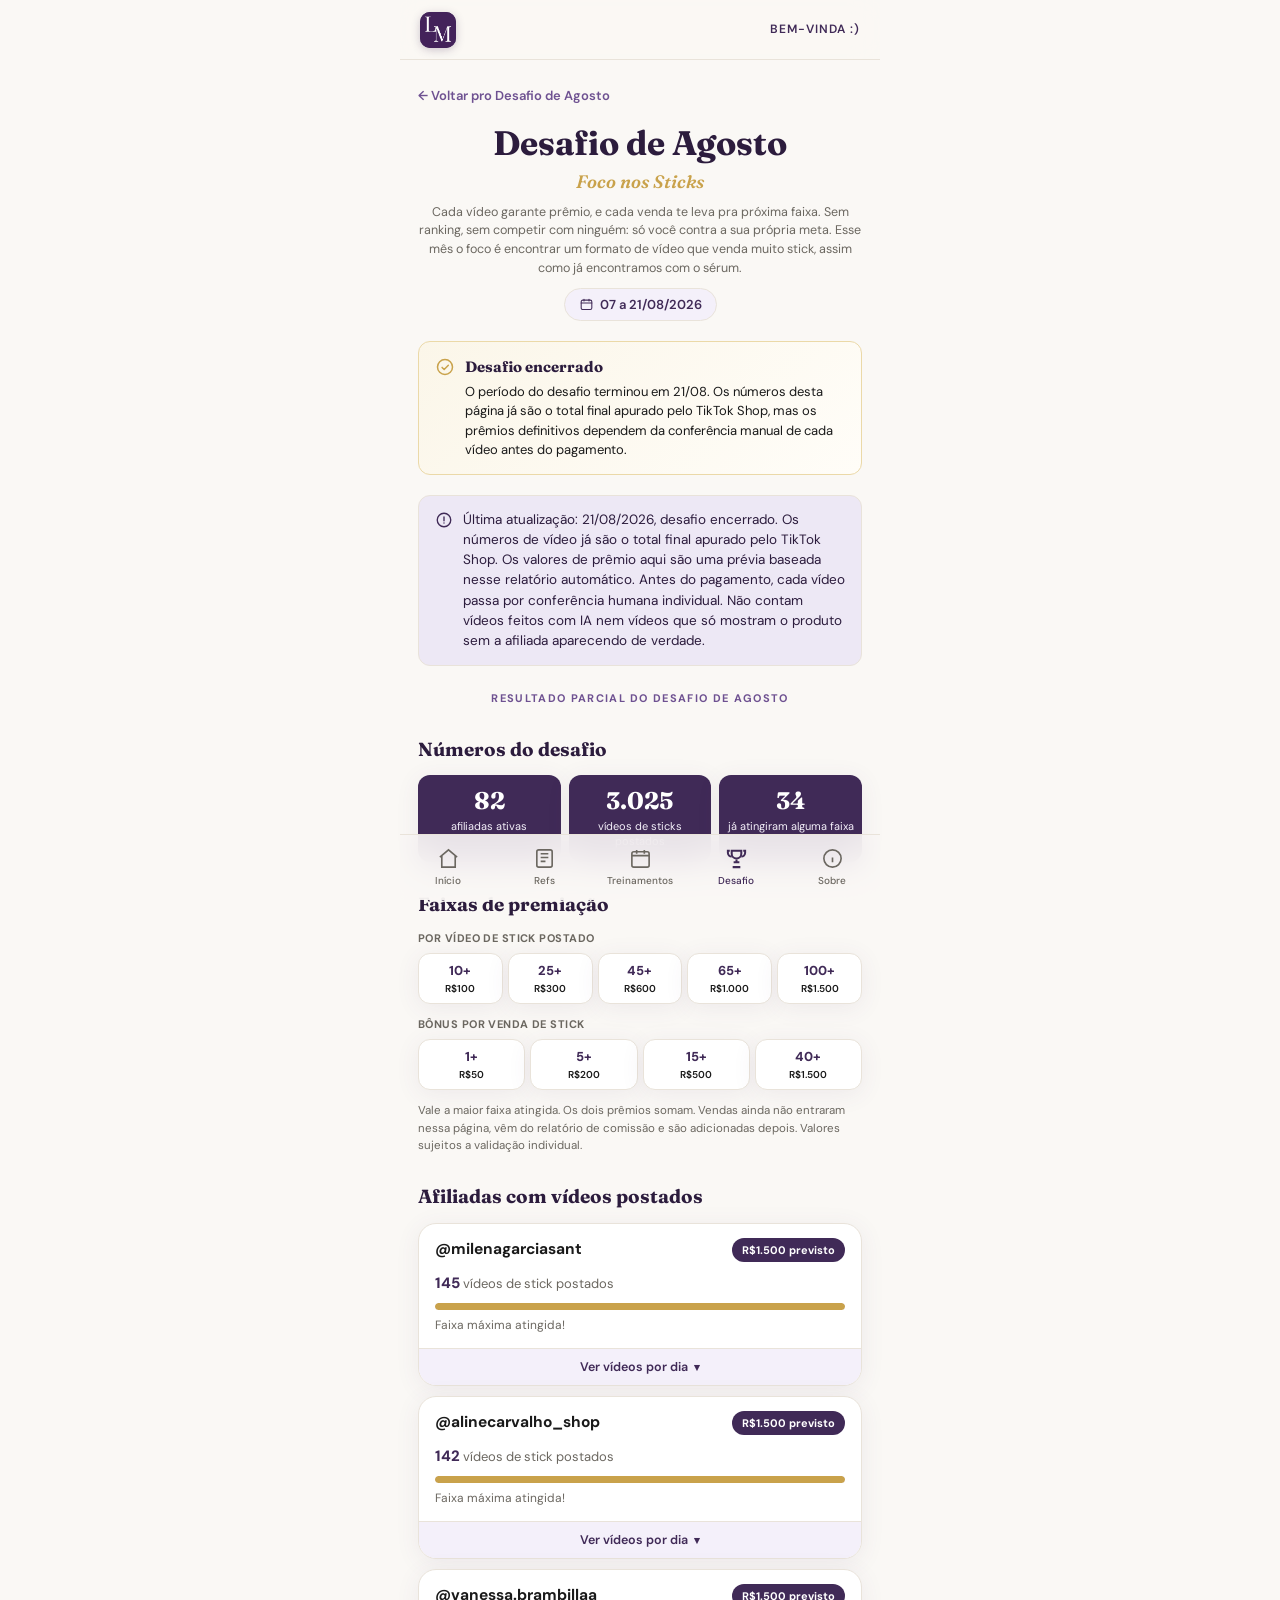
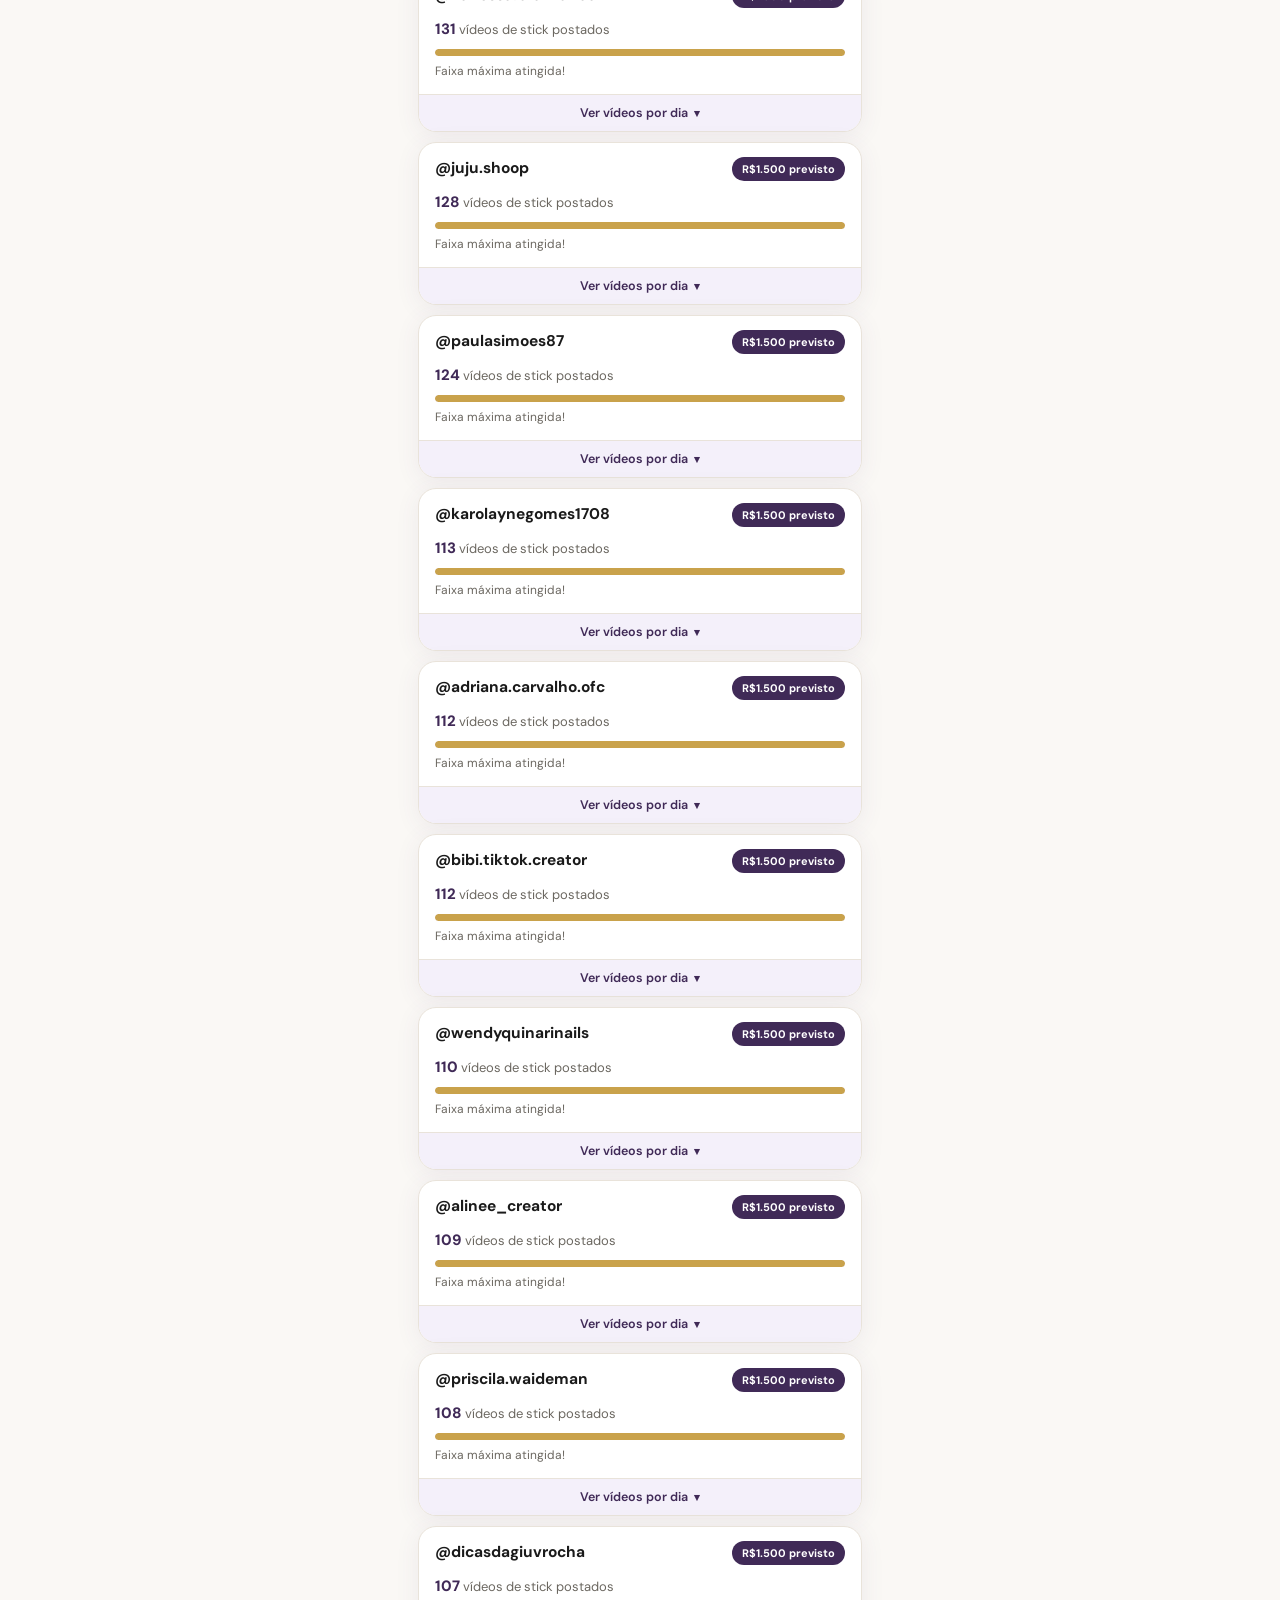
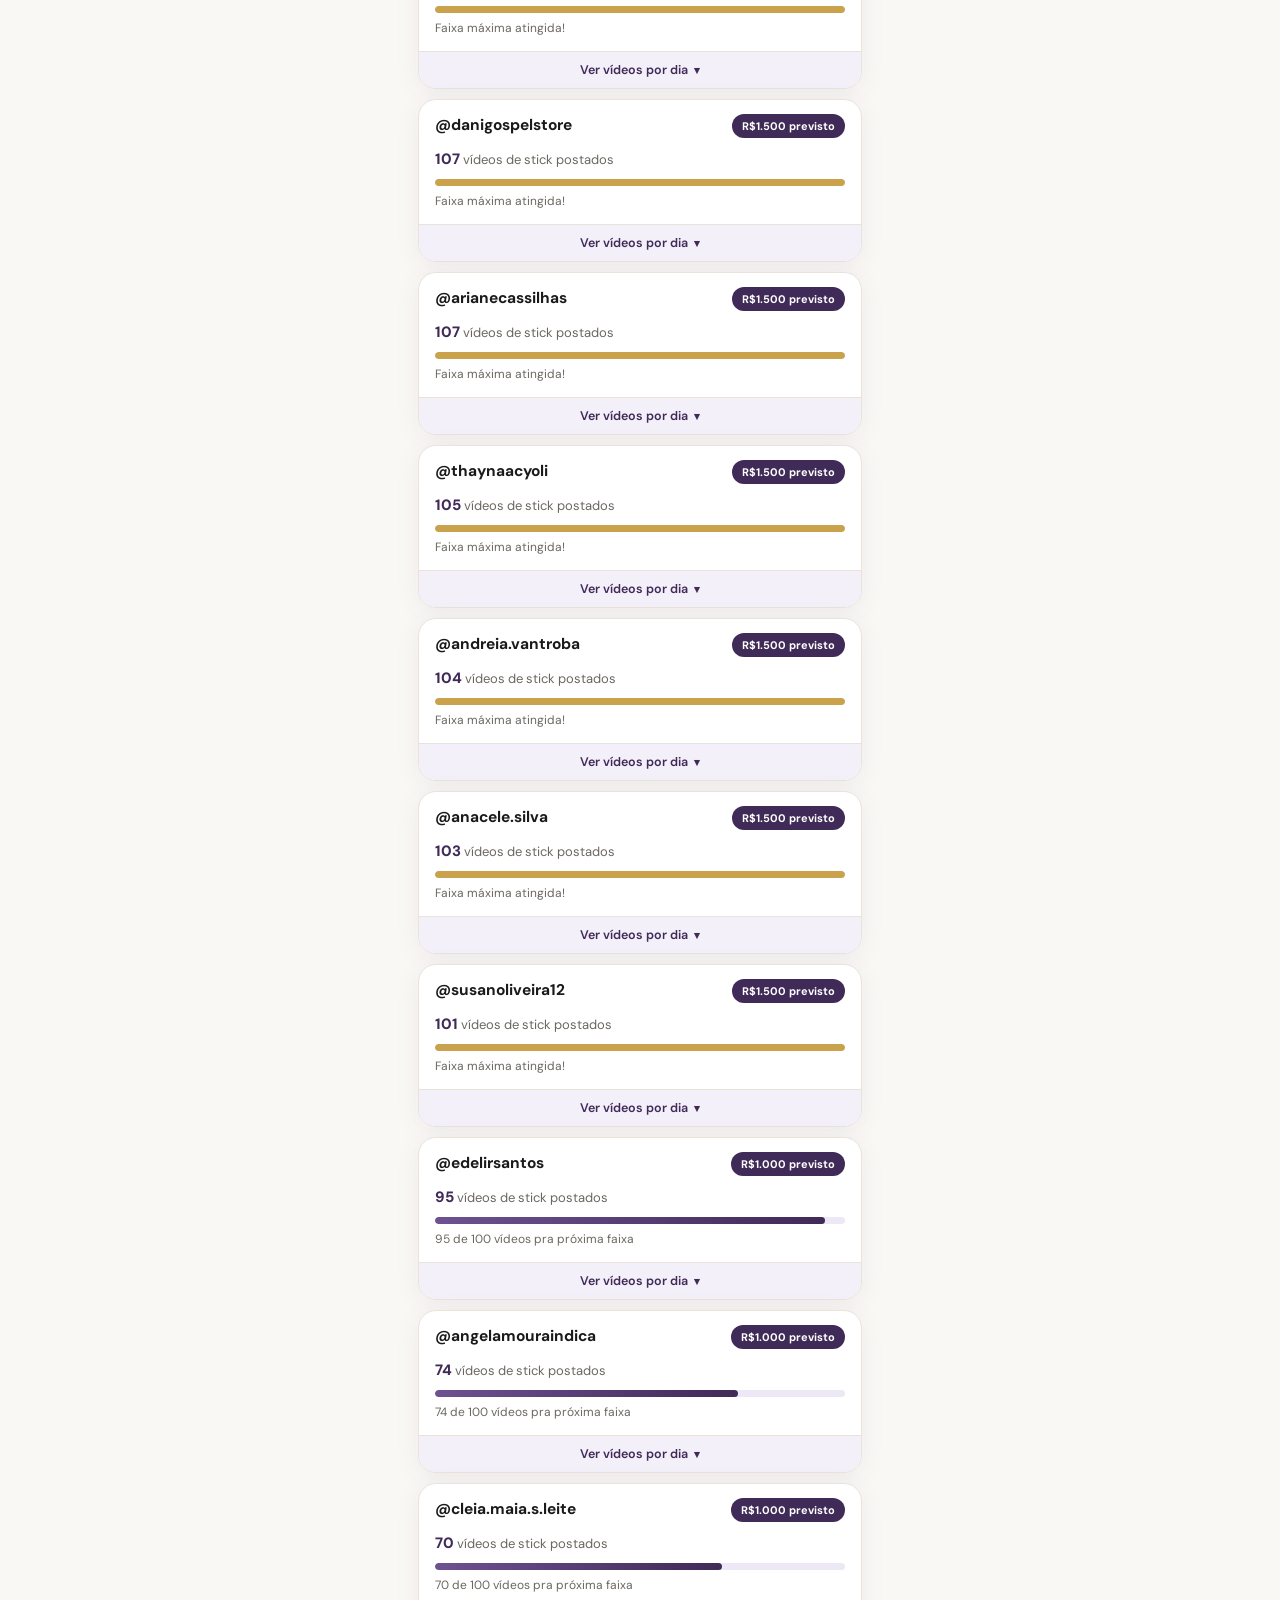
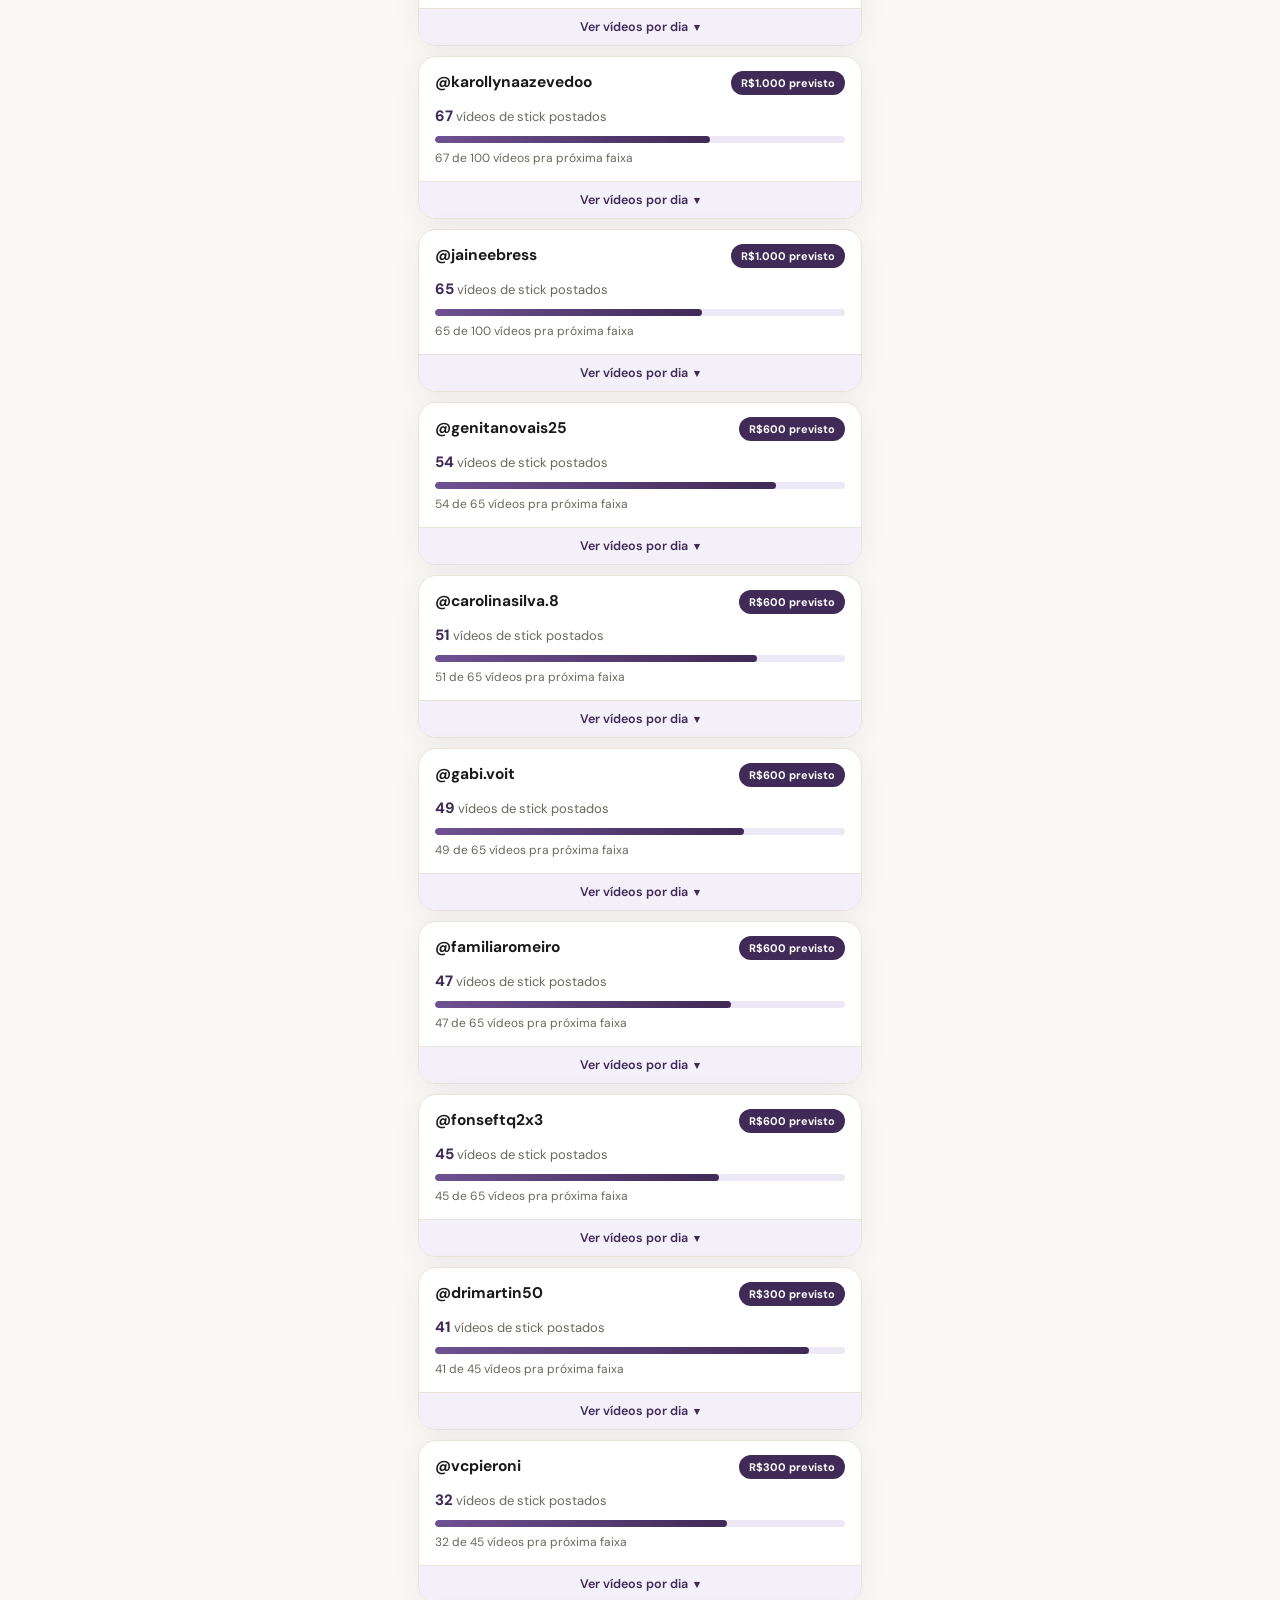
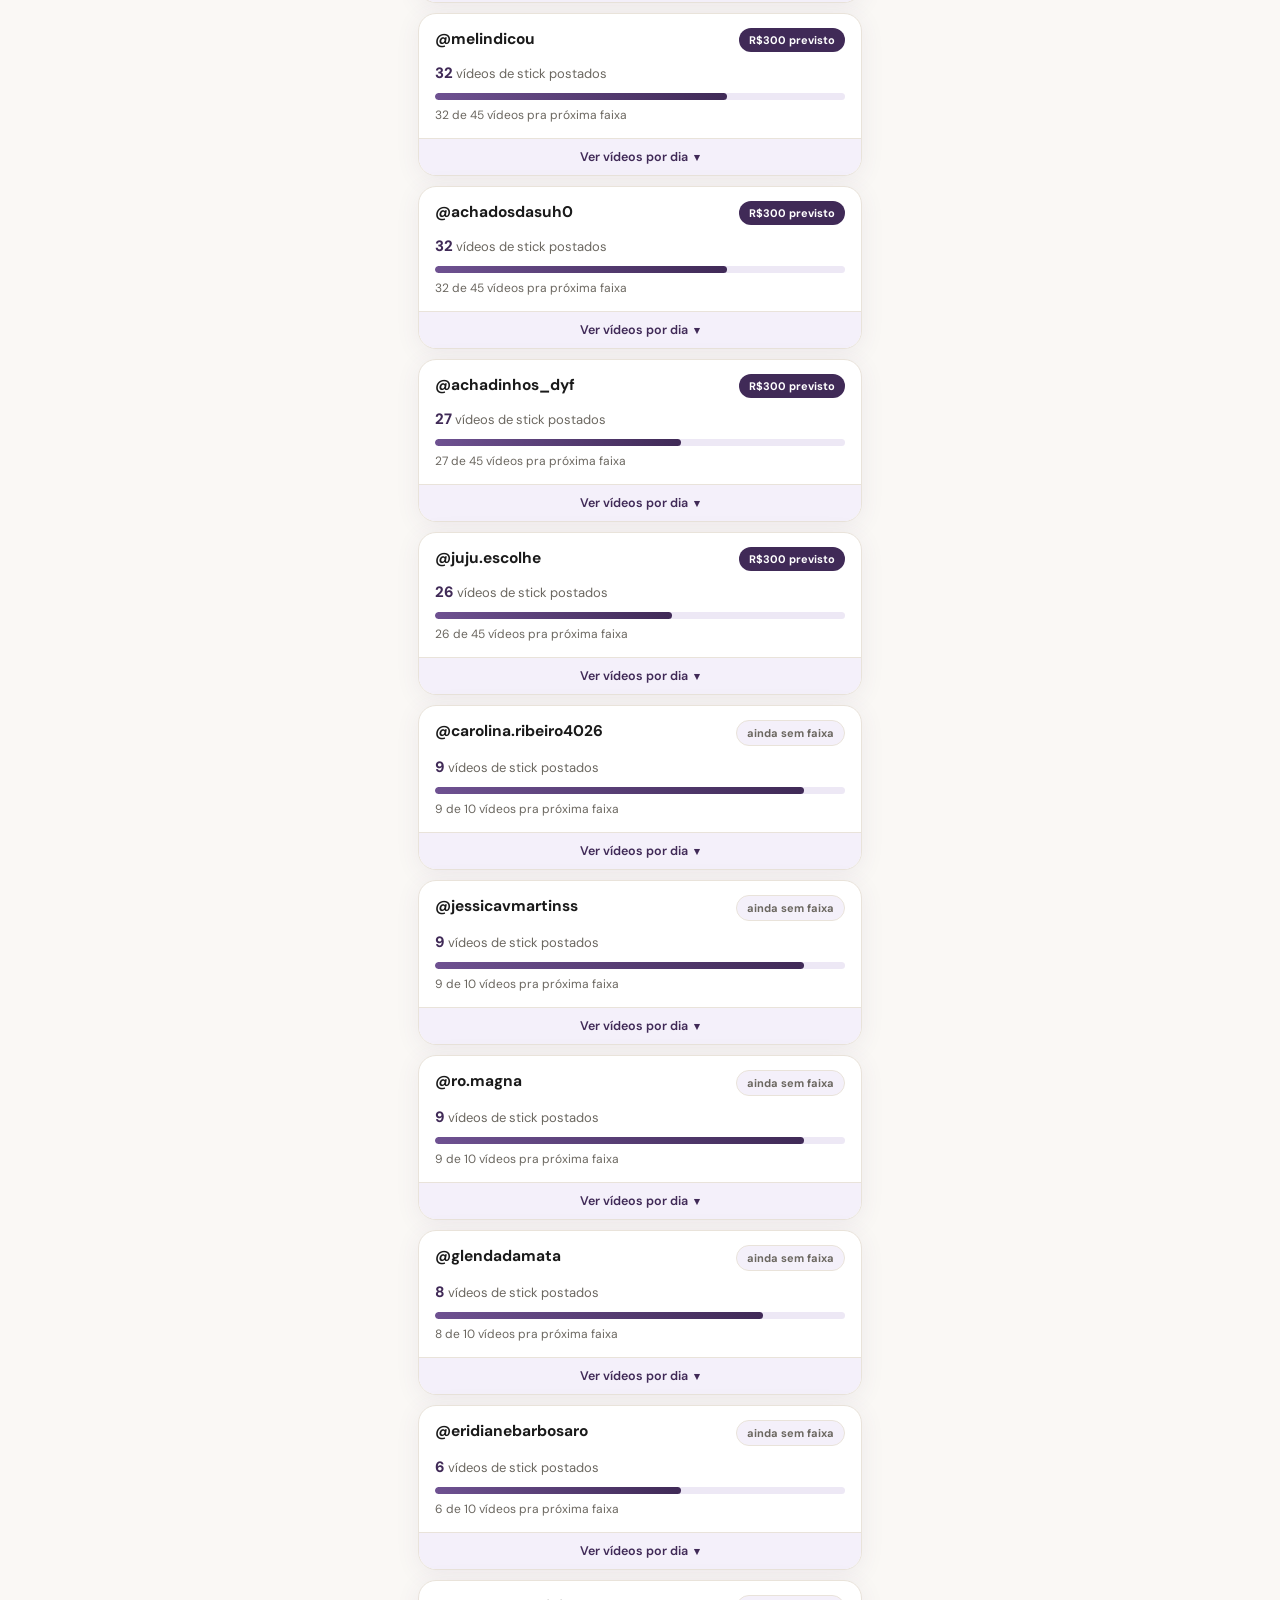
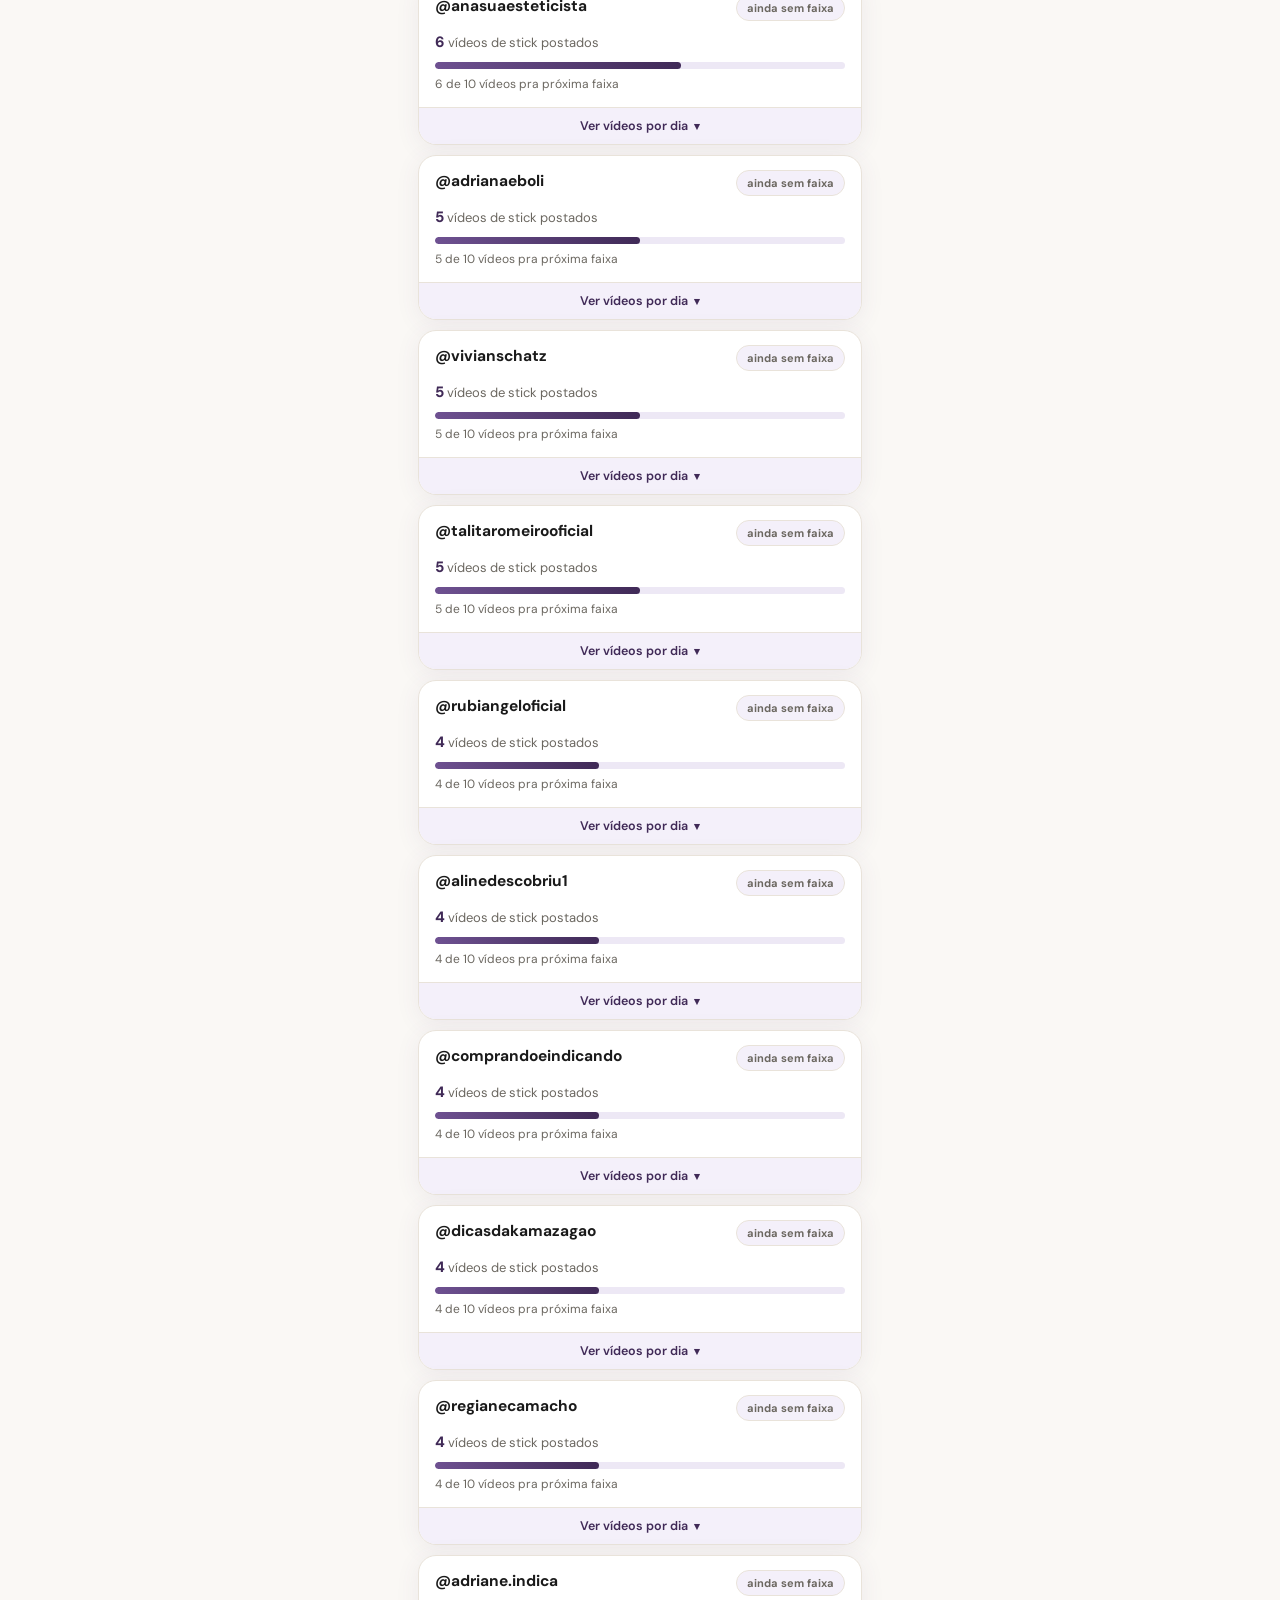
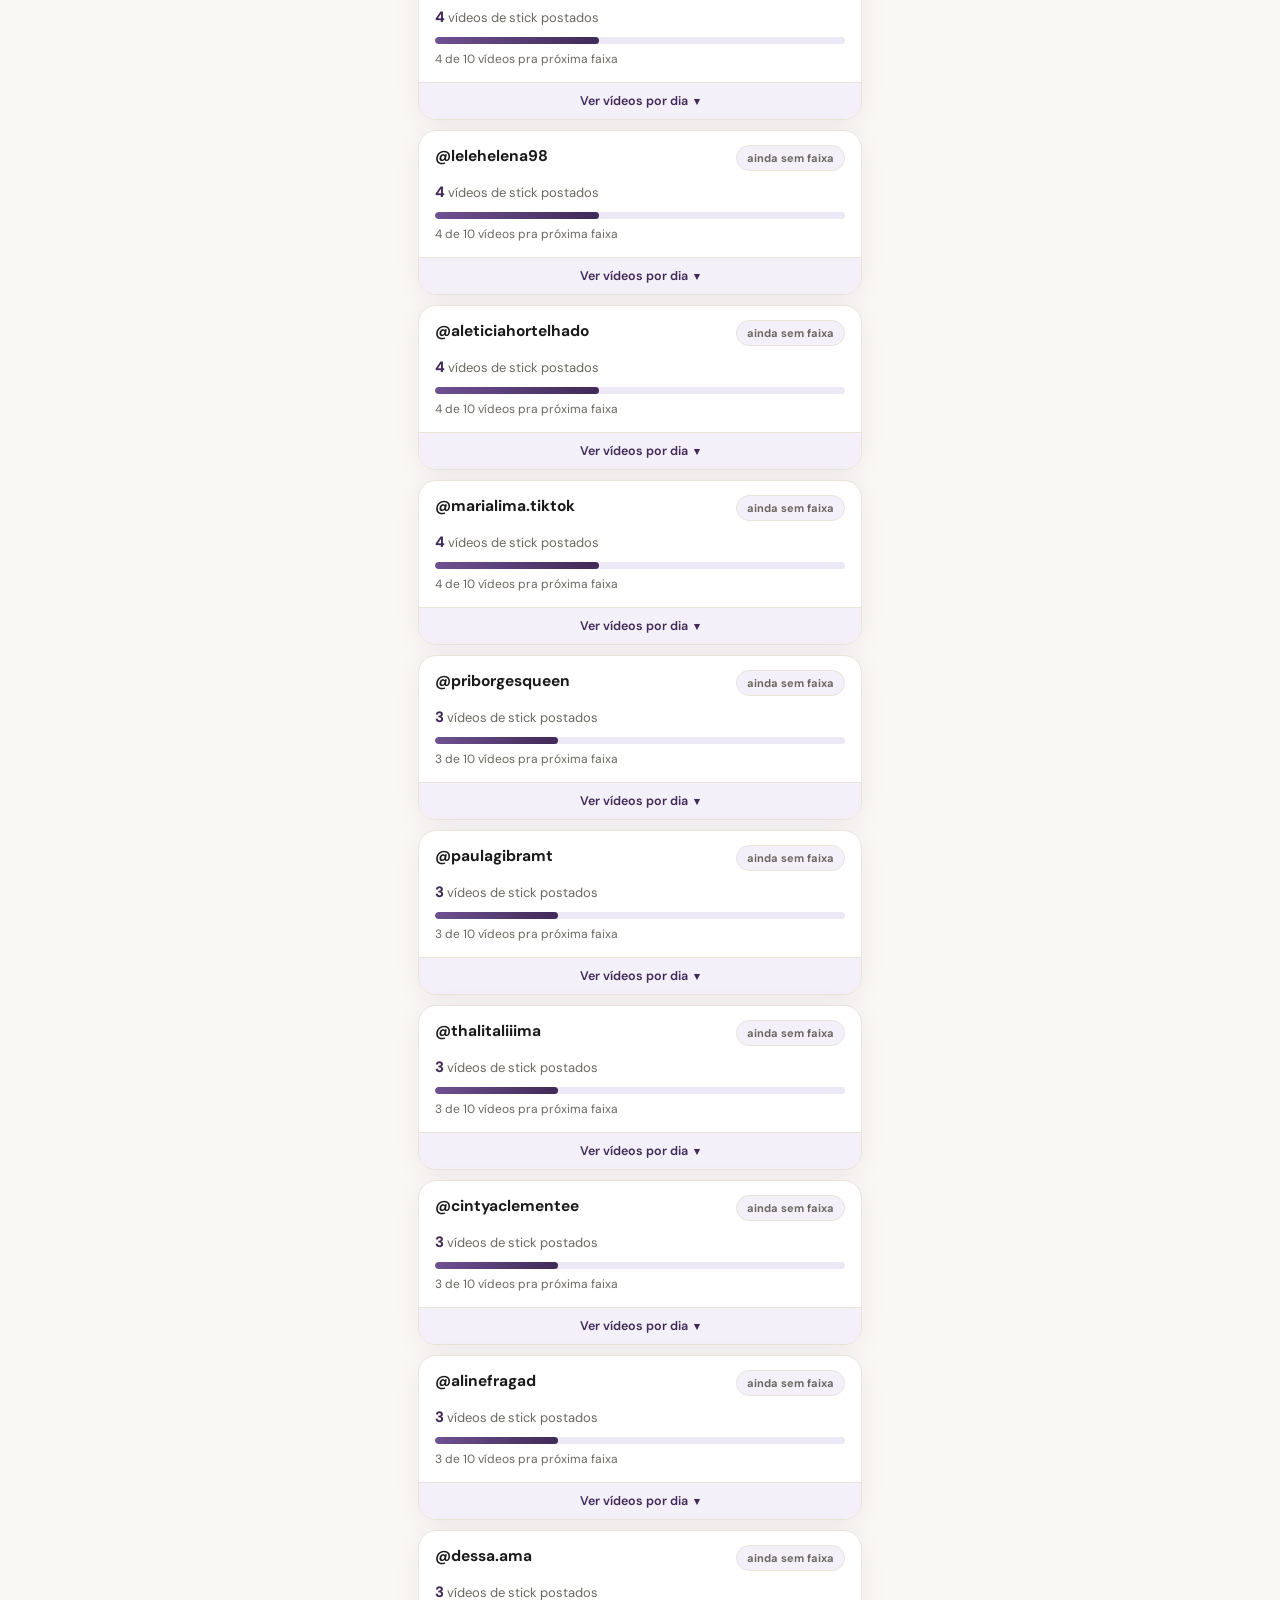
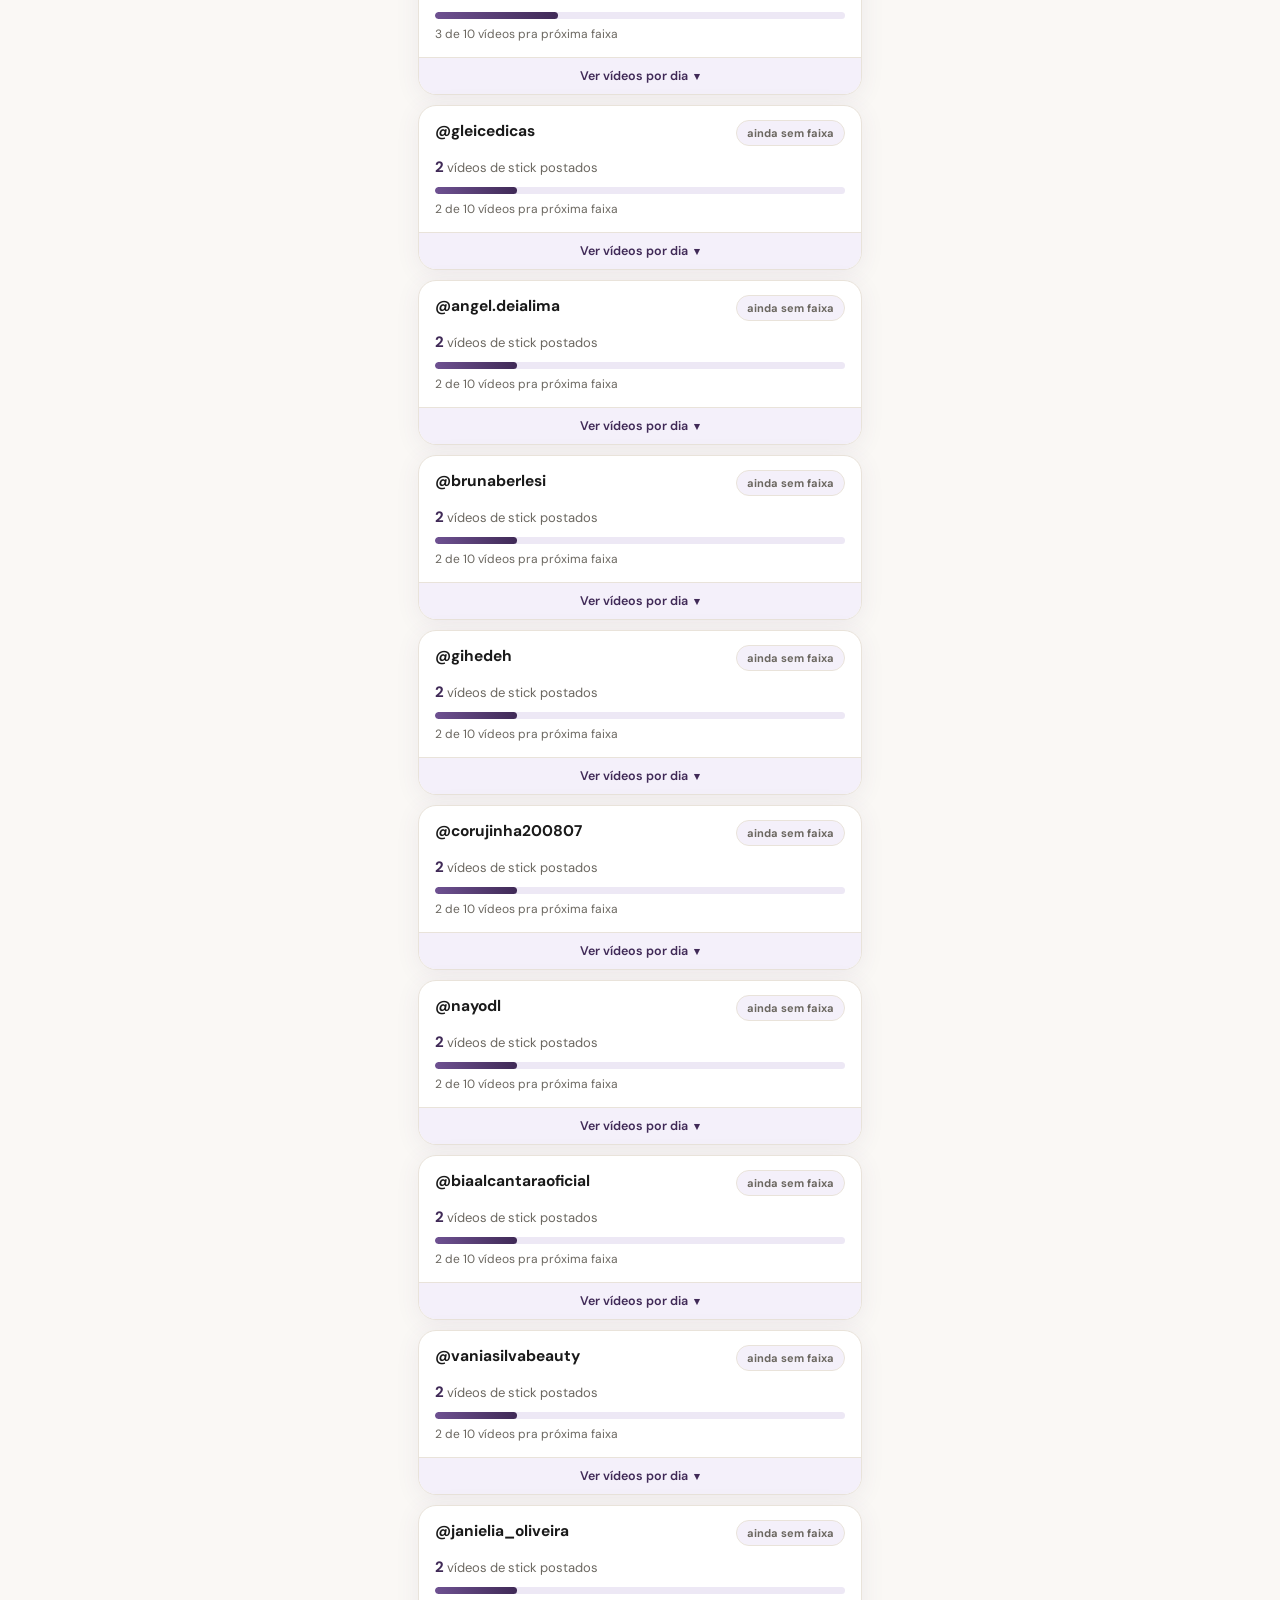
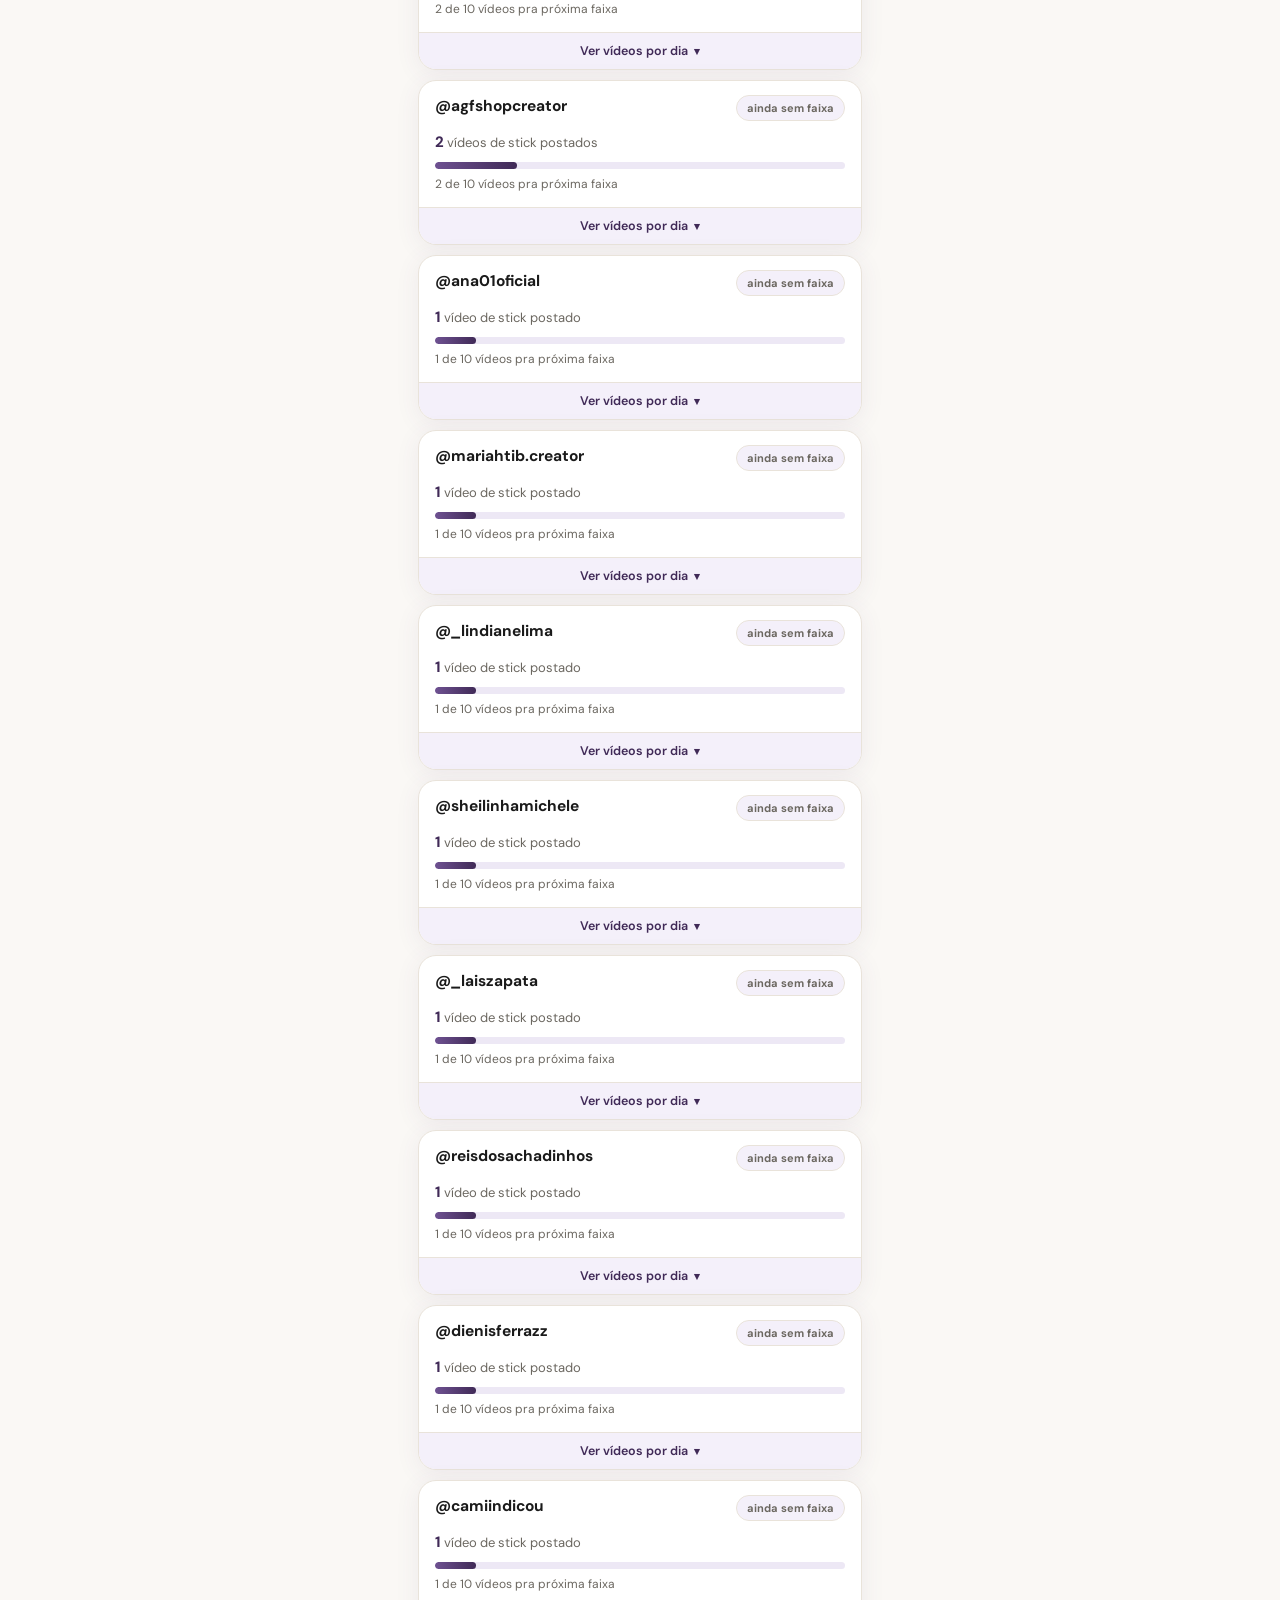
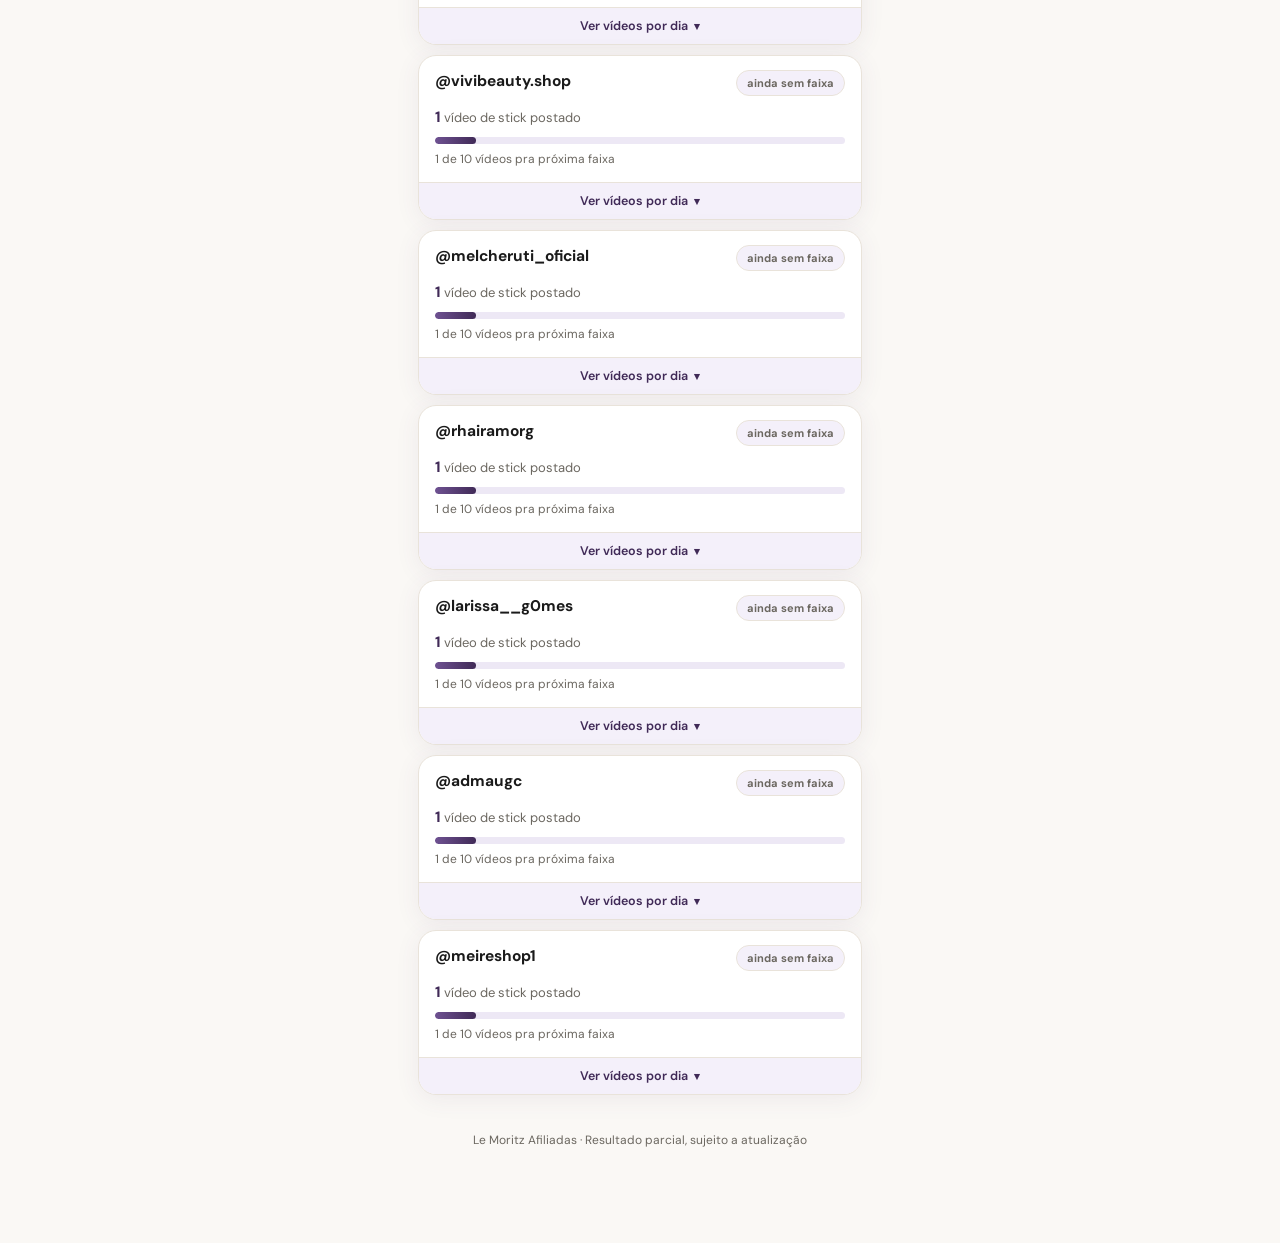
==== commit 98032681: "Atualiza resultado com dados finais do desafio (dias 7 a 21) Desafio encerrado: 82 afiliadas ativas," ====
--- a/resultado-agosto.html
+++ b/resultado-agosto.html
@@ -164,6 +164,36 @@
   }
   .period svg { width: 15px; height: 15px; flex-shrink: 0; }
 
+  /* ---------- Aviso de desafio encerrado ---------- */
+  .closed-banner {
+    background: linear-gradient(135deg, #FBF6E9, #FFFDF8);
+    border: 1px solid #EBD9A8;
+    border-radius: var(--radius-sm);
+    padding: 14px 16px;
+    margin: 20px 0 0;
+    display: flex;
+    gap: 10px;
+    align-items: flex-start;
+  }
+  .closed-banner .ic {
+    flex-shrink: 0;
+    width: 20px; height: 20px;
+    margin-top: 1px;
+    color: var(--ouro);
+  }
+  .closed-banner b {
+    display: block;
+    font-family: var(--serif);
+    font-size: 15px;
+    color: var(--roxo-escuro);
+    margin-bottom: 3px;
+  }
+  .closed-banner p {
+    font-size: 13px;
+    line-height: 1.5;
+    color: var(--grafite);
+  }
+
   /* ---------- Aviso de atualização ---------- */
   .update-notice {
     background: var(--lilas);
@@ -373,7 +403,7 @@
     transition: max-height .3s ease;
     background: var(--lilas-2);
   }
-  .aff-card.open .aff-days { max-height: 300px; }
+  .aff-card.open .aff-days { max-height: 900px; }
 
   .aff-days-inner {
     padding: 12px 16px 16px;
@@ -435,6 +465,17 @@
       07 a 21/08/2026
     </span>
   </header>
+
+  <!-- ============================================================
+       AVISO DE DESAFIO ENCERRADO
+       ============================================================ -->
+  <div class="closed-banner">
+    <svg class="ic" viewBox="0 0 24 24" fill="none" stroke="currentColor" stroke-width="1.8" stroke-linecap="round" stroke-linejoin="round"><circle cx="12" cy="12" r="9"/><path d="m8.5 12.5 2.5 2.5 5-5"/></svg>
+    <div>
+      <b>Desafio encerrado</b>
+      <p>O período do desafio terminou em 21/08. Os números desta página já são o total final apurado pelo TikTok Shop, mas os prêmios definitivos dependem da conferência manual de cada vídeo antes do pagamento.</p>
+    </div>
+  </div>
 
   <!-- ============================================================
        2. AVISO DE ATUALIZAÇÃO
@@ -527,13 +568,13 @@
    ========================================================= */
 
 // Texto do aviso de atualização — edite aqui a cada nova atualização
-const UPDATE_NOTICE_TEXT = "Última atualização: 18/08/2026. O relatório do TikTok Shop sempre demora 2 dias pra ficar disponível, então os vídeos de hoje e de ontem ainda não aparecem aqui. Os valores aqui são uma prévia baseada no relatório automático do TikTok Shop. Antes do pagamento, cada vídeo passa por conferência humana individual. Não contam vídeos feitos com IA nem vídeos que só mostram o produto sem a afiliada aparecendo de verdade.";
+const UPDATE_NOTICE_TEXT = "Última atualização: 21/08/2026, desafio encerrado. Os números de vídeo já são o total final apurado pelo TikTok Shop. Os valores de prêmio aqui são uma prévia baseada nesse relatório automático. Antes do pagamento, cada vídeo passa por conferência humana individual. Não contam vídeos feitos com IA nem vídeos que só mostram o produto sem a afiliada aparecendo de verdade.";
 
 // KPIs gerais do topo
 const KPI_DATA = {
-  afiliadasAtivas: 77,
-  videosPostados: 1828,
-  jaGarantiramPremio: 30
+  afiliadasAtivas: 82,
+  videosPostados: 3025,
+  jaGarantiramPremio: 34
 };
 
 // Faixas de premiação por vídeo (não mexer nas afiliadas abaixo, é calculado automaticamente)
@@ -547,70 +588,74 @@
 
 // Lista de afiliadas: total de vídeos + contagem por dia
 const AFFILIATES = [
-  { handle: "alinecarvalho_shop",    total: 128, days: { "10/08": 13, "12/08": 10, "13/08": 16, "14/08": 4, "15/08": 7, "16/08": 7, "17/08": 13, "18/08": 58 } },
-  { handle: "milenagarciasant",      total: 117, days: { "12/08": 11, "13/08": 12, "14/08": 20, "15/08": 16, "16/08": 17, "17/08": 22, "18/08": 19 } },
-  { handle: "paulasimoes87",         total: 108, days: { "07/08": 12, "08/08": 16, "09/08": 13, "10/08": 17, "11/08": 22, "12/08": 20, "13/08": 3, "14/08": 3, "15/08": 2 } },
-  { handle: "thaynaacyoli",          total: 100, days: { "07/08": 2, "08/08": 6, "09/08": 10, "10/08": 1, "11/08": 6, "13/08": 10, "14/08": 9, "15/08": 11, "16/08": 17, "17/08": 9, "18/08": 19 } },
-  { handle: "dicasdagiuvrocha",      total: 95, days: { "07/08": 10, "08/08": 16, "09/08": 14, "10/08": 14, "11/08": 6, "12/08": 3, "13/08": 5, "14/08": 2, "16/08": 21, "18/08": 4 } },
-  { handle: "priscila.waideman",     total: 89, days: { "07/08": 10, "08/08": 8, "09/08": 2, "10/08": 7, "11/08": 10, "12/08": 14, "13/08": 8, "14/08": 5, "15/08": 5, "16/08": 5, "17/08": 5, "18/08": 10 } },
-  { handle: "karolaynegomes1708",    total: 86, days: { "07/08": 8, "08/08": 8, "09/08": 8, "10/08": 8, "11/08": 8, "12/08": 8, "13/08": 8, "14/08": 8, "15/08": 8, "16/08": 8, "17/08": 1, "18/08": 5 } },
-  { handle: "wendyquinarinails",     total: 72, days: { "09/08": 2, "10/08": 9, "11/08": 17, "12/08": 15, "13/08": 14, "14/08": 5, "15/08": 3, "16/08": 5, "17/08": 1, "18/08": 1 } },
-  { handle: "susanoliveira12",       total: 70, days: { "10/08": 7, "11/08": 9, "12/08": 11, "13/08": 7, "14/08": 8, "16/08": 3, "17/08": 17, "18/08": 8 } },
-  { handle: "adriana.carvalho.ofc",  total: 68, days: { "07/08": 8, "09/08": 2, "10/08": 6, "11/08": 7, "12/08": 2, "13/08": 6, "14/08": 1, "15/08": 14, "16/08": 11, "17/08": 6, "18/08": 5 } },
-  { handle: "anacele.silva",         total: 67, days: { "07/08": 13, "08/08": 1, "09/08": 6, "10/08": 5, "11/08": 4, "12/08": 8, "13/08": 5, "14/08": 3, "16/08": 3, "17/08": 10, "18/08": 9 } },
-  { handle: "alinee_creator",        total: 60, days: { "07/08": 1, "12/08": 4, "13/08": 7, "14/08": 9, "15/08": 7, "16/08": 10, "17/08": 11, "18/08": 11 } },
-  { handle: "juju.shoop",            total: 60, days: { "13/08": 14, "14/08": 19, "15/08": 12, "16/08": 15 } },
-  { handle: "vanessa.brambillaa",    total: 59, days: { "07/08": 5, "08/08": 5, "09/08": 4, "10/08": 5, "11/08": 5, "12/08": 5, "13/08": 4, "14/08": 6, "15/08": 4, "16/08": 7, "17/08": 6, "18/08": 3 } },
-  { handle: "andreia.vantroba",      total: 54, days: { "07/08": 2, "09/08": 1, "10/08": 2, "11/08": 4, "12/08": 9, "13/08": 6, "14/08": 4, "16/08": 4, "17/08": 10, "18/08": 12 } },
-  { handle: "carolinasilva.8",       total: 50, days: { "15/08": 10, "16/08": 10, "17/08": 17, "18/08": 13 } },
-  { handle: "edelirsantos",          total: 41, days: { "11/08": 1, "12/08": 3, "13/08": 3, "14/08": 7, "15/08": 3, "16/08": 6, "17/08": 10, "18/08": 8 } },
-  { handle: "cleia.maia.s.leite",    total: 40, days: { "07/08": 2, "10/08": 1, "14/08": 1, "17/08": 13, "18/08": 23 } },
-  { handle: "genitanovais25",        total: 34, days: { "09/08": 1, "10/08": 3, "11/08": 3, "12/08": 4, "13/08": 4, "14/08": 2, "15/08": 5, "16/08": 3, "17/08": 5, "18/08": 4 } },
+  { handle: "milenagarciasant",      total: 145, days: { "12/08": 11, "13/08": 12, "14/08": 20, "15/08": 16, "16/08": 17, "17/08": 22, "18/08": 19, "19/08": 28 } },
+  { handle: "alinecarvalho_shop",    total: 142, days: { "10/08": 13, "12/08": 10, "13/08": 16, "14/08": 4, "15/08": 7, "16/08": 7, "17/08": 13, "18/08": 58, "19/08": 6, "20/08": 7, "21/08": 1 } },
+  { handle: "vanessa.brambillaa",    total: 131, days: { "07/08": 5, "08/08": 5, "09/08": 4, "10/08": 5, "11/08": 5, "12/08": 5, "13/08": 4, "14/08": 6, "15/08": 4, "16/08": 7, "17/08": 6, "18/08": 3, "19/08": 16, "20/08": 34, "21/08": 22 } },
+  { handle: "juju.shoop",            total: 128, days: { "13/08": 14, "14/08": 19, "15/08": 12, "16/08": 15, "19/08": 19, "20/08": 34, "21/08": 15 } },
+  { handle: "paulasimoes87",         total: 124, days: { "07/08": 12, "08/08": 16, "09/08": 13, "10/08": 17, "11/08": 22, "12/08": 20, "13/08": 3, "14/08": 3, "15/08": 2, "19/08": 5, "20/08": 1, "21/08": 10 } },
+  { handle: "karolaynegomes1708",    total: 113, days: { "07/08": 8, "08/08": 8, "09/08": 8, "10/08": 8, "11/08": 8, "12/08": 8, "13/08": 8, "14/08": 8, "15/08": 8, "16/08": 8, "17/08": 1, "18/08": 5, "19/08": 15, "20/08": 7, "21/08": 5 } },
+  { handle: "adriana.carvalho.ofc",  total: 112, days: { "07/08": 8, "09/08": 2, "10/08": 6, "11/08": 7, "12/08": 2, "13/08": 6, "14/08": 1, "15/08": 14, "16/08": 11, "17/08": 6, "18/08": 5, "19/08": 15, "20/08": 8, "21/08": 21 } },
+  { handle: "bibi.tiktok.creator",   total: 112, days: { "17/08": 5, "18/08": 25, "19/08": 13, "20/08": 31, "21/08": 38 } },
+  { handle: "wendyquinarinails",     total: 110, days: { "09/08": 2, "10/08": 9, "11/08": 17, "12/08": 15, "13/08": 14, "14/08": 5, "15/08": 3, "16/08": 5, "17/08": 1, "18/08": 1, "19/08": 14, "20/08": 16, "21/08": 8 } },
+  { handle: "alinee_creator",        total: 109, days: { "07/08": 1, "12/08": 4, "13/08": 7, "14/08": 9, "15/08": 7, "16/08": 10, "17/08": 11, "18/08": 11, "19/08": 28, "20/08": 21 } },
+  { handle: "priscila.waideman",     total: 108, days: { "07/08": 10, "08/08": 8, "09/08": 2, "10/08": 7, "11/08": 10, "12/08": 14, "13/08": 8, "14/08": 5, "15/08": 5, "16/08": 5, "17/08": 5, "18/08": 10, "19/08": 9, "20/08": 10 } },
+  { handle: "dicasdagiuvrocha",      total: 107, days: { "07/08": 10, "08/08": 16, "09/08": 14, "10/08": 14, "11/08": 6, "12/08": 3, "13/08": 5, "14/08": 2, "16/08": 21, "18/08": 4, "19/08": 3, "20/08": 4, "21/08": 5 } },
+  { handle: "danigospelstore",       total: 107, days: { "07/08": 2, "11/08": 1, "12/08": 1, "13/08": 4, "14/08": 1, "16/08": 8, "17/08": 5, "18/08": 10, "19/08": 23, "20/08": 25, "21/08": 27 } },
+  { handle: "arianecassilhas",       total: 107, days: { "18/08": 2, "19/08": 23, "20/08": 59, "21/08": 23 } },
+  { handle: "thaynaacyoli",          total: 105, days: { "07/08": 2, "08/08": 6, "09/08": 10, "10/08": 1, "11/08": 6, "13/08": 10, "14/08": 9, "15/08": 11, "16/08": 17, "17/08": 9, "18/08": 19, "20/08": 3, "21/08": 2 } },
+  { handle: "andreia.vantroba",      total: 104, days: { "07/08": 2, "09/08": 1, "10/08": 2, "11/08": 4, "12/08": 9, "13/08": 6, "14/08": 4, "16/08": 4, "17/08": 10, "18/08": 12, "19/08": 14, "20/08": 17, "21/08": 19 } },
+  { handle: "anacele.silva",         total: 103, days: { "07/08": 13, "08/08": 1, "09/08": 6, "10/08": 5, "11/08": 4, "12/08": 8, "13/08": 5, "14/08": 3, "16/08": 3, "17/08": 10, "18/08": 9, "19/08": 10, "20/08": 12, "21/08": 14 } },
+  { handle: "susanoliveira12",       total: 101, days: { "10/08": 7, "11/08": 9, "12/08": 11, "13/08": 7, "14/08": 8, "16/08": 3, "17/08": 17, "18/08": 8, "19/08": 15, "20/08": 15, "21/08": 1 } },
+  { handle: "edelirsantos",          total: 95, days: { "11/08": 1, "12/08": 3, "13/08": 3, "14/08": 7, "15/08": 3, "16/08": 6, "17/08": 10, "18/08": 8, "19/08": 10, "20/08": 10, "21/08": 34 } },
+  { handle: "angelamouraindica",     total: 74, days: { "11/08": 7, "12/08": 3, "17/08": 1, "18/08": 20, "19/08": 11, "20/08": 15, "21/08": 17 } },
+  { handle: "cleia.maia.s.leite",    total: 70, days: { "07/08": 2, "10/08": 1, "14/08": 1, "17/08": 13, "18/08": 23, "19/08": 10, "20/08": 10, "21/08": 10 } },
+  { handle: "karollynaazevedoo",     total: 67, days: { "10/08": 2, "15/08": 13, "17/08": 2, "18/08": 7, "19/08": 10, "20/08": 6, "21/08": 27 } },
+  { handle: "jaineebress",           total: 65, days: { "20/08": 18, "21/08": 47 } },
+  { handle: "genitanovais25",        total: 54, days: { "09/08": 1, "10/08": 3, "11/08": 3, "12/08": 4, "13/08": 4, "14/08": 2, "15/08": 5, "16/08": 3, "17/08": 5, "18/08": 4, "19/08": 7, "20/08": 8, "21/08": 5 } },
+  { handle: "carolinasilva.8",       total: 51, days: { "15/08": 10, "16/08": 10, "17/08": 17, "18/08": 13, "21/08": 1 } },
+  { handle: "gabi.voit",             total: 49, days: { "10/08": 4, "19/08": 7, "21/08": 38 } },
+  { handle: "familiaromeiro",        total: 47, days: { "07/08": 2, "10/08": 2, "11/08": 1, "12/08": 6, "13/08": 2, "14/08": 3, "15/08": 4, "16/08": 3, "17/08": 1, "18/08": 3, "19/08": 1, "20/08": 6, "21/08": 13 } },
+  { handle: "fonseftq2x3",           total: 45, days: { "08/08": 3, "09/08": 3, "10/08": 1, "13/08": 5, "14/08": 4, "15/08": 2, "16/08": 2, "17/08": 3, "18/08": 4, "19/08": 2, "20/08": 3, "21/08": 13 } },
+  { handle: "drimartin50",           total: 41, days: { "07/08": 2, "09/08": 1, "10/08": 2, "11/08": 3, "12/08": 2, "13/08": 3, "14/08": 3, "15/08": 1, "16/08": 1, "17/08": 1, "18/08": 4, "19/08": 4, "20/08": 3, "21/08": 11 } },
+  { handle: "vcpieroni",             total: 32, days: { "07/08": 1, "08/08": 2, "09/08": 1, "10/08": 1, "11/08": 1, "12/08": 2, "13/08": 2, "15/08": 2, "16/08": 3, "17/08": 2, "18/08": 3, "19/08": 5, "20/08": 1, "21/08": 6 } },
   { handle: "melindicou",            total: 32, days: { "07/08": 4, "08/08": 4, "09/08": 5, "12/08": 2, "13/08": 5, "14/08": 5, "15/08": 6, "16/08": 1 } },
-  { handle: "danigospelstore",       total: 32, days: { "07/08": 2, "11/08": 1, "12/08": 1, "13/08": 4, "14/08": 1, "16/08": 8, "17/08": 5, "18/08": 10 } },
-  { handle: "angelamouraindica",     total: 31, days: { "11/08": 7, "12/08": 3, "17/08": 1, "18/08": 20 } },
-  { handle: "bibi.tiktok.creator",   total: 30, days: { "17/08": 5, "18/08": 25 } },
-  { handle: "familiaromeiro",        total: 27, days: { "07/08": 2, "10/08": 2, "11/08": 1, "12/08": 6, "13/08": 2, "14/08": 3, "15/08": 4, "16/08": 3, "17/08": 1, "18/08": 3 } },
-  { handle: "fonseftq2x3",           total: 27, days: { "08/08": 3, "09/08": 3, "10/08": 1, "13/08": 5, "14/08": 4, "15/08": 2, "16/08": 2, "17/08": 3, "18/08": 4 } },
-  { handle: "karollynaazevedoo",     total: 24, days: { "10/08": 2, "15/08": 13, "17/08": 2, "18/08": 7 } },
-  { handle: "drimartin50",           total: 23, days: { "07/08": 2, "09/08": 1, "10/08": 2, "11/08": 3, "12/08": 2, "13/08": 3, "14/08": 3, "15/08": 1, "16/08": 1, "17/08": 1, "18/08": 4 } },
-  { handle: "juju.escolhe",          total: 21, days: { "07/08": 1, "09/08": 5, "10/08": 2, "12/08": 2, "13/08": 2, "15/08": 3, "17/08": 3, "18/08": 3 } },
-  { handle: "vcpieroni",             total: 20, days: { "07/08": 1, "08/08": 2, "09/08": 1, "10/08": 1, "11/08": 1, "12/08": 2, "13/08": 2, "15/08": 2, "16/08": 3, "17/08": 2, "18/08": 3 } },
-  { handle: "achadinhos_dyf",        total: 17, days: { "11/08": 3, "12/08": 4, "13/08": 2, "14/08": 2, "15/08": 2, "16/08": 1, "17/08": 3 } },
+  { handle: "achadosdasuh0",         total: 32, days: { "17/08": 5, "18/08": 3, "21/08": 24 } },
+  { handle: "achadinhos_dyf",        total: 27, days: { "11/08": 3, "12/08": 4, "13/08": 2, "14/08": 2, "15/08": 2, "16/08": 1, "17/08": 3, "19/08": 3, "20/08": 4, "21/08": 3 } },
+  { handle: "juju.escolhe",          total: 26, days: { "07/08": 1, "09/08": 5, "10/08": 2, "12/08": 2, "13/08": 2, "15/08": 3, "17/08": 3, "18/08": 3, "19/08": 1, "20/08": 4 } },
+  { handle: "carolina.ribeiro4026",  total: 9, days: { "07/08": 2, "11/08": 2, "15/08": 1, "16/08": 1, "17/08": 1, "19/08": 1, "20/08": 1 } },
+  { handle: "jessicavmartinss",      total: 9, days: { "12/08": 3, "13/08": 2, "14/08": 2, "21/08": 2 } },
+  { handle: "ro.magna",              total: 9, days: { "13/08": 1, "14/08": 2, "15/08": 1, "17/08": 1, "18/08": 2, "19/08": 2 } },
   { handle: "glendadamata",          total: 8, days: { "13/08": 1, "14/08": 3, "15/08": 1, "16/08": 3 } },
-  { handle: "achadosdasuh0",         total: 8, days: { "17/08": 5, "18/08": 3 } },
-  { handle: "carolina.ribeiro4026",  total: 7, days: { "07/08": 2, "11/08": 2, "15/08": 1, "16/08": 1, "17/08": 1 } },
-  { handle: "jessicavmartinss",      total: 7, days: { "12/08": 3, "13/08": 2, "14/08": 2 } },
-  { handle: "ro.magna",              total: 7, days: { "13/08": 1, "14/08": 2, "15/08": 1, "17/08": 1, "18/08": 2 } },
   { handle: "eridianebarbosaro",     total: 6, days: { "09/08": 3, "11/08": 1, "17/08": 2 } },
+  { handle: "anasuaesteticista",     total: 6, days: { "12/08": 2, "13/08": 3, "20/08": 1 } },
+  { handle: "adrianaeboli",          total: 5, days: { "07/08": 1, "12/08": 1, "14/08": 2, "21/08": 1 } },
   { handle: "vivianschatz",          total: 5, days: { "10/08": 2, "12/08": 2, "18/08": 1 } },
-  { handle: "anasuaesteticista",     total: 5, days: { "12/08": 2, "13/08": 3 } },
   { handle: "talitaromeirooficial",  total: 5, days: { "14/08": 5 } },
   { handle: "rubiangeloficial",      total: 4, days: { "07/08": 3, "08/08": 1 } },
   { handle: "alinedescobriu1",       total: 4, days: { "07/08": 1, "13/08": 2, "14/08": 1 } },
-  { handle: "adrianaeboli",          total: 4, days: { "07/08": 1, "12/08": 1, "14/08": 2 } },
   { handle: "comprandoeindicando",   total: 4, days: { "07/08": 2, "11/08": 2 } },
   { handle: "dicasdakamazagao",      total: 4, days: { "09/08": 1, "10/08": 3 } },
   { handle: "regianecamacho",        total: 4, days: { "09/08": 1, "10/08": 2, "15/08": 1 } },
-  { handle: "gabi.voit",             total: 4, days: { "10/08": 4 } },
   { handle: "adriane.indica",        total: 4, days: { "11/08": 1, "13/08": 3 } },
   { handle: "lelehelena98",          total: 4, days: { "12/08": 4 } },
   { handle: "aleticiahortelhado",    total: 4, days: { "13/08": 3, "14/08": 1 } },
   { handle: "marialima.tiktok",      total: 4, days: { "15/08": 4 } },
+  { handle: "priborgesqueen",        total: 3, days: { "08/08": 1, "11/08": 1, "19/08": 1 } },
   { handle: "paulagibramt",          total: 3, days: { "09/08": 1, "12/08": 1, "13/08": 1 } },
   { handle: "thalitaliiima",         total: 3, days: { "10/08": 1, "11/08": 1, "12/08": 1 } },
   { handle: "cintyaclementee",       total: 3, days: { "11/08": 1, "12/08": 1, "17/08": 1 } },
+  { handle: "alinefragad",           total: 3, days: { "11/08": 1, "18/08": 1, "21/08": 1 } },
+  { handle: "dessa.ama",             total: 3, days: { "19/08": 2, "20/08": 1 } },
   { handle: "gleicedicas",           total: 2, days: { "07/08": 2 } },
-  { handle: "priborgesqueen",        total: 2, days: { "08/08": 1, "11/08": 1 } },
   { handle: "angel.deialima",        total: 2, days: { "10/08": 1, "17/08": 1 } },
   { handle: "brunaberlesi",          total: 2, days: { "11/08": 2 } },
-  { handle: "alinefragad",           total: 2, days: { "11/08": 1, "18/08": 1 } },
   { handle: "gihedeh",               total: 2, days: { "12/08": 1, "13/08": 1 } },
   { handle: "corujinha200807",       total: 2, days: { "14/08": 2 } },
   { handle: "nayodl",                total: 2, days: { "14/08": 2 } },
   { handle: "biaalcantaraoficial",   total: 2, days: { "16/08": 1, "18/08": 1 } },
+  { handle: "vaniasilvabeauty",      total: 2, days: { "16/08": 1, "21/08": 1 } },
+  { handle: "janielia_oliveira",     total: 2, days: { "16/08": 1, "20/08": 1 } },
   { handle: "agfshopcreator",        total: 2, days: { "17/08": 2 } },
-  { handle: "arianecassilhas",       total: 2, days: { "18/08": 2 } },
   { handle: "ana01oficial",          total: 1, days: { "07/08": 1 } },
   { handle: "mariahtib.creator",     total: 1, days: { "08/08": 1 } },
   { handle: "_lindianelima",         total: 1, days: { "09/08": 1 } },
@@ -620,10 +665,11 @@
   { handle: "dienisferrazz",         total: 1, days: { "13/08": 1 } },
   { handle: "camiindicou",           total: 1, days: { "13/08": 1 } },
   { handle: "vivibeauty.shop",       total: 1, days: { "15/08": 1 } },
-  { handle: "vaniasilvabeauty",      total: 1, days: { "16/08": 1 } },
-  { handle: "janielia_oliveira",     total: 1, days: { "16/08": 1 } },
   { handle: "melcheruti_oficial",    total: 1, days: { "17/08": 1 } },
-  { handle: "rhairamorg",            total: 1, days: { "18/08": 1 } }
+  { handle: "rhairamorg",            total: 1, days: { "18/08": 1 } },
+  { handle: "larissa__g0mes",        total: 1, days: { "19/08": 1 } },
+  { handle: "admaugc",               total: 1, days: { "20/08": 1 } },
+  { handle: "meireshop1",            total: 1, days: { "20/08": 1 } }
 ];
 
 /* =========================================================
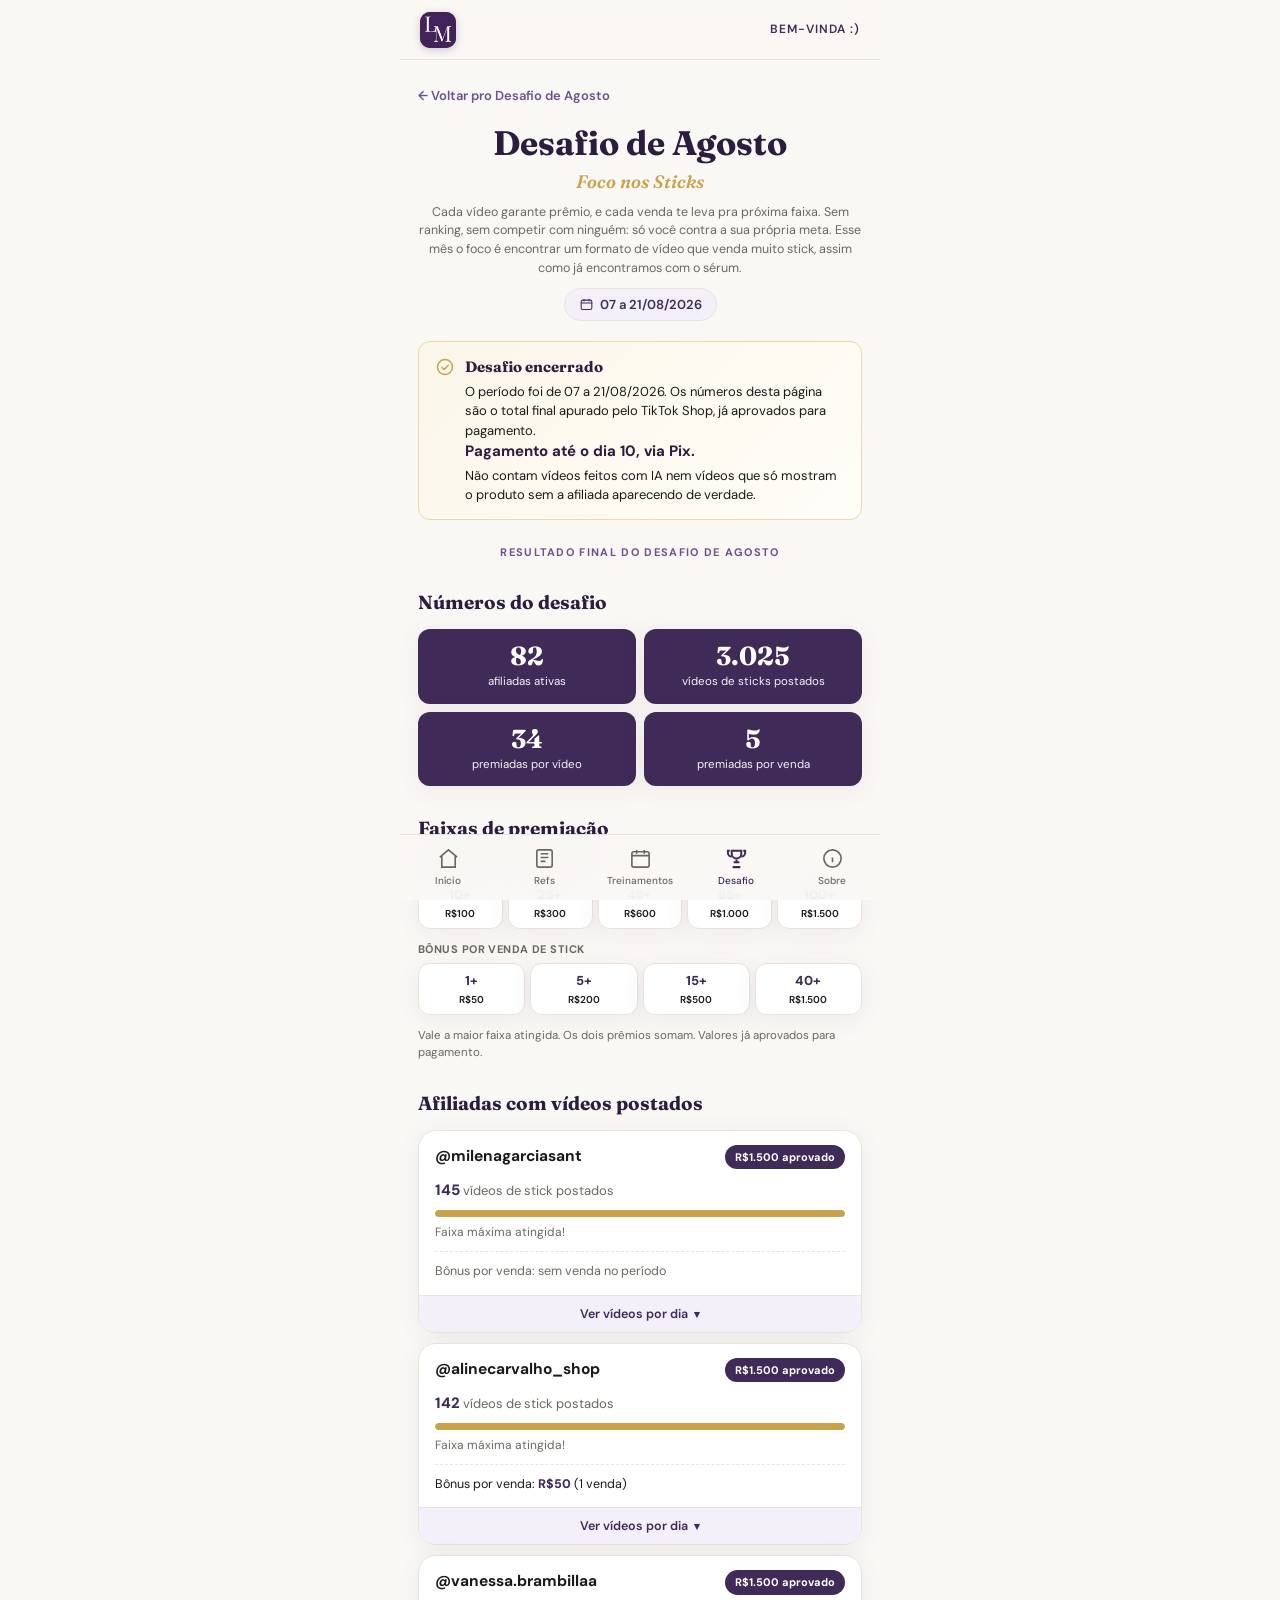
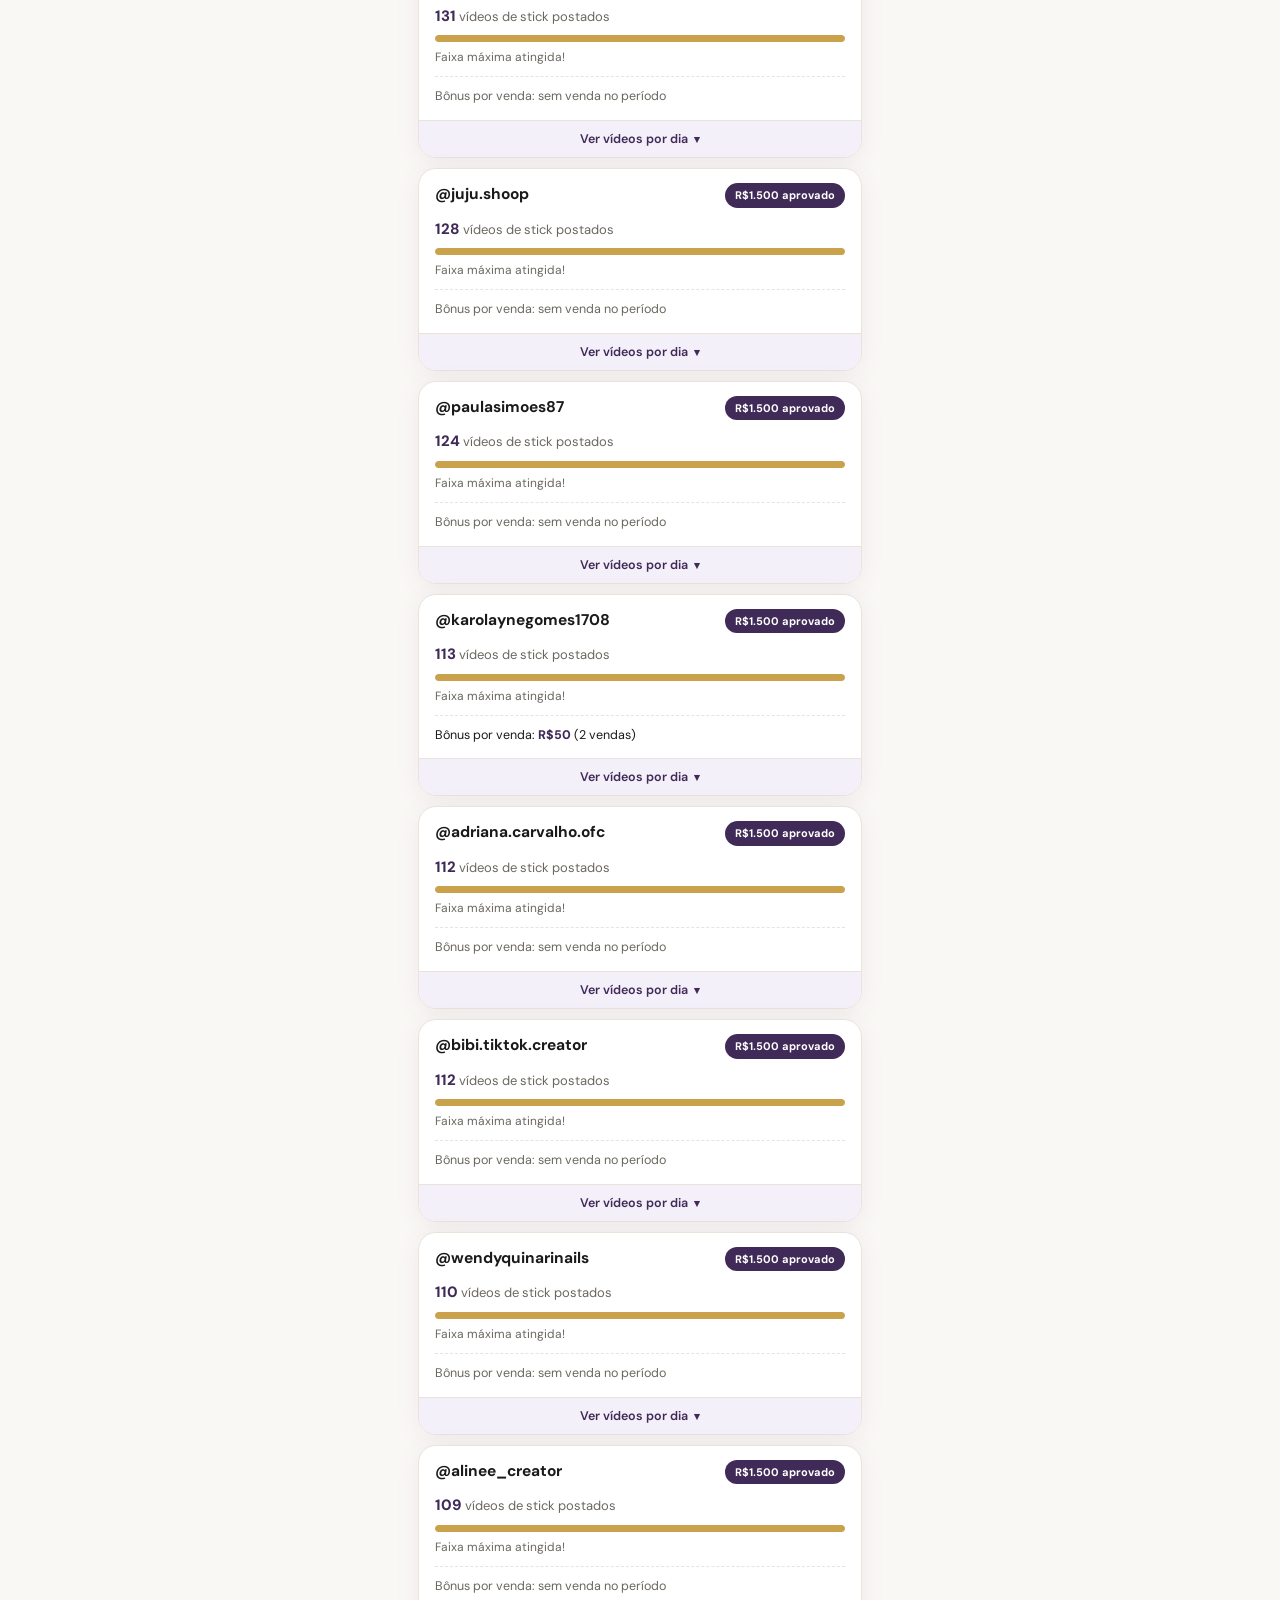
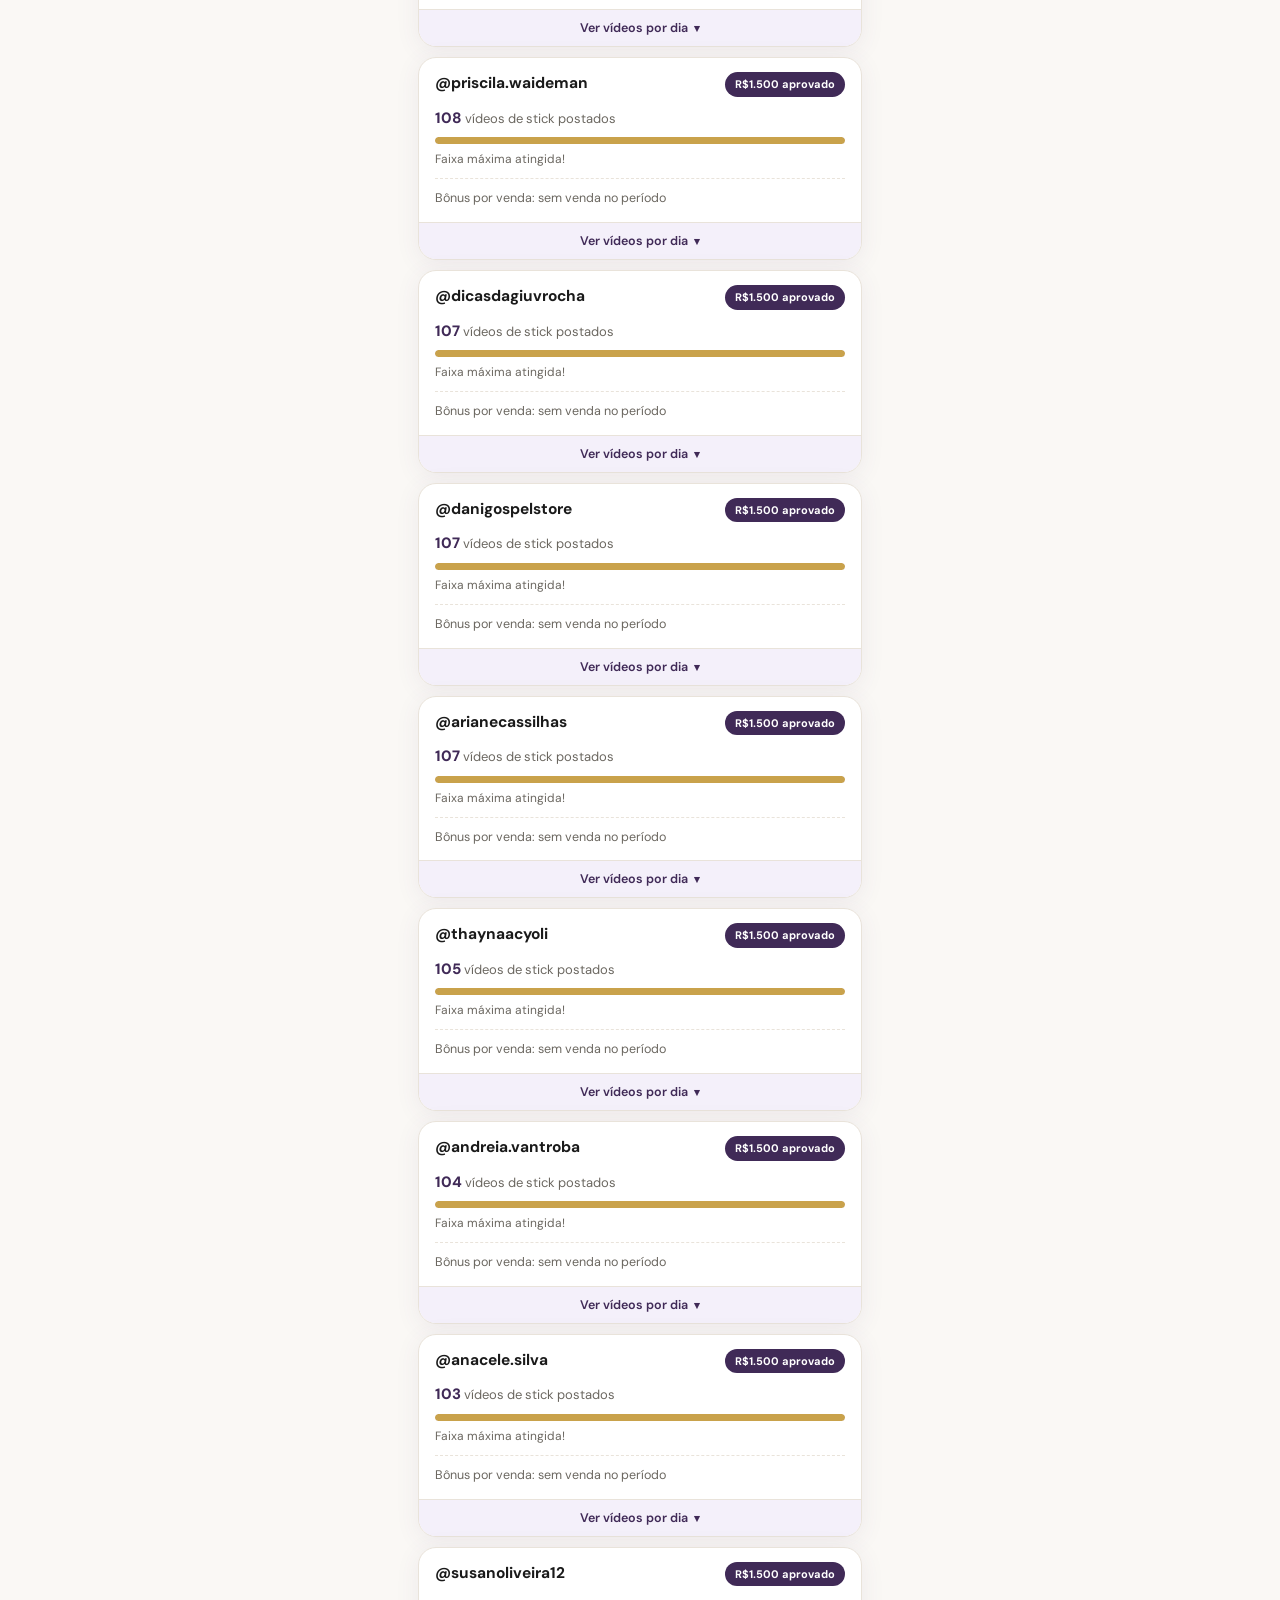
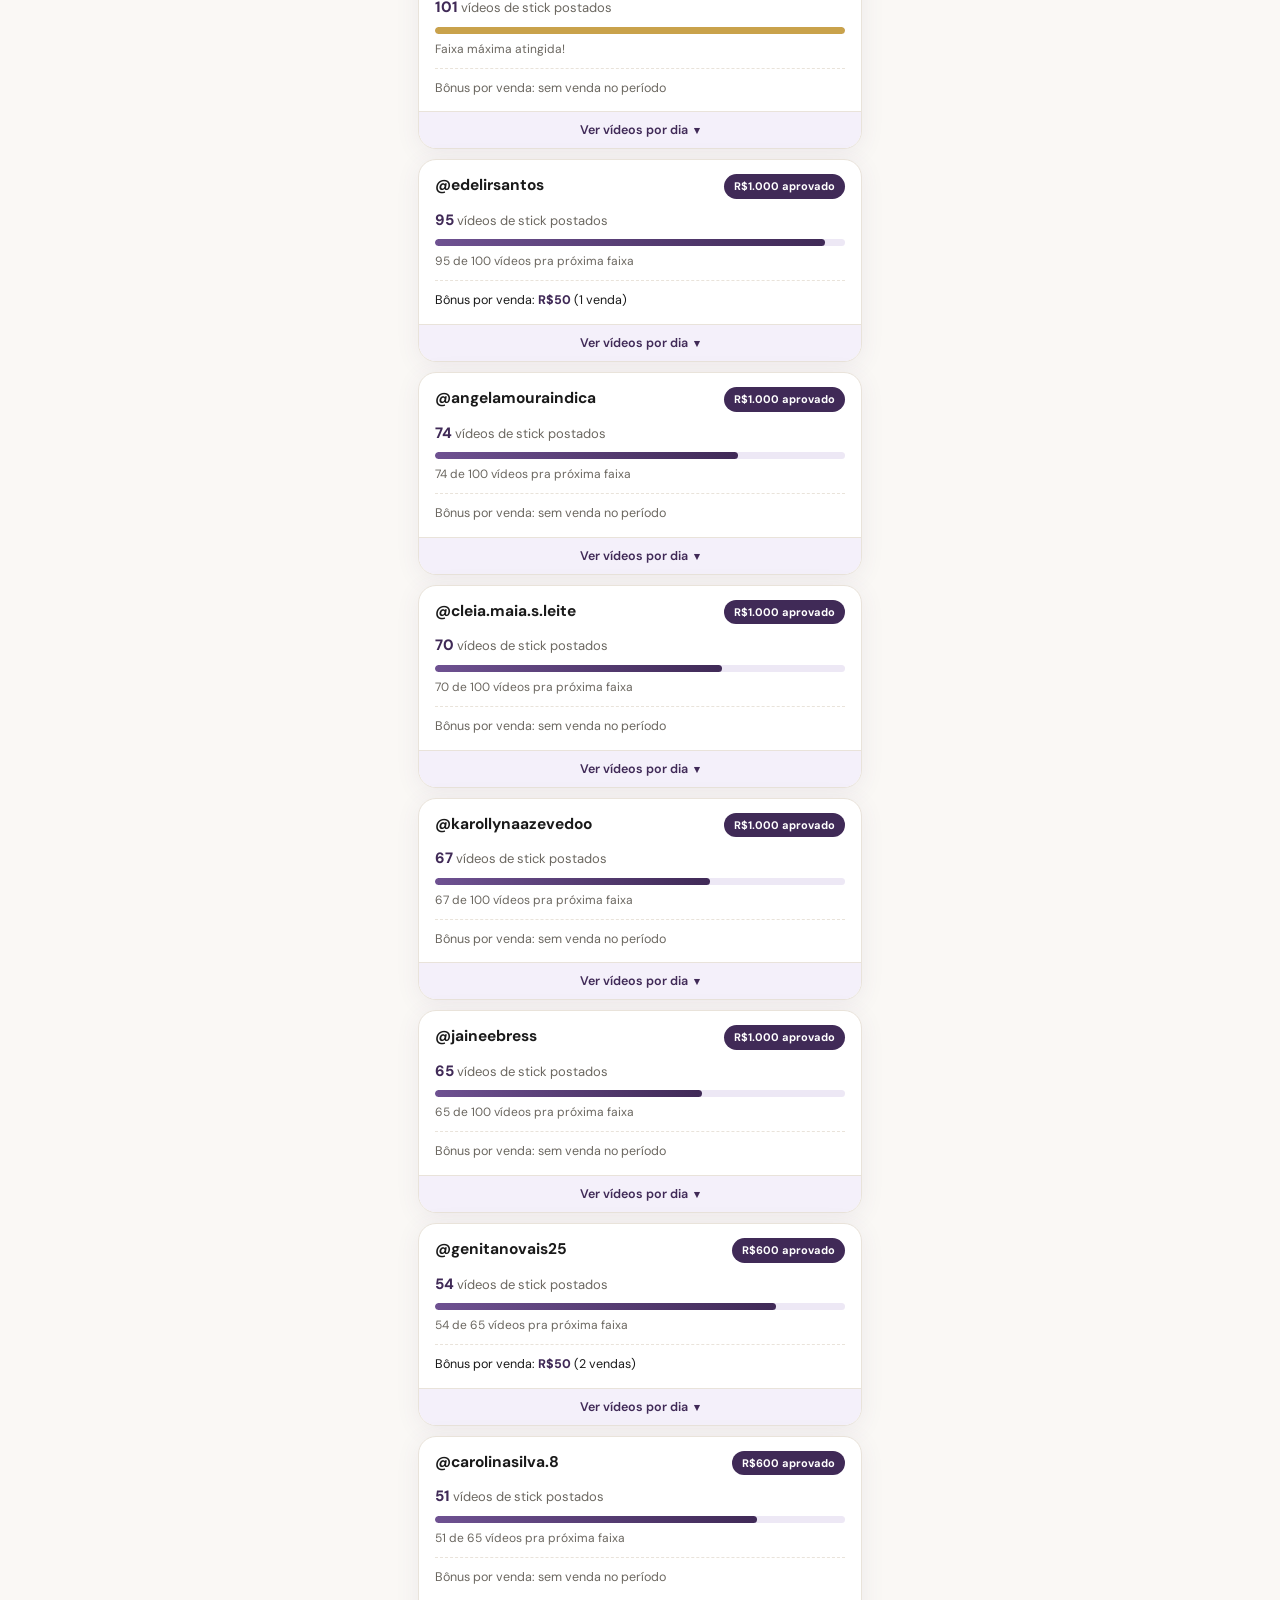
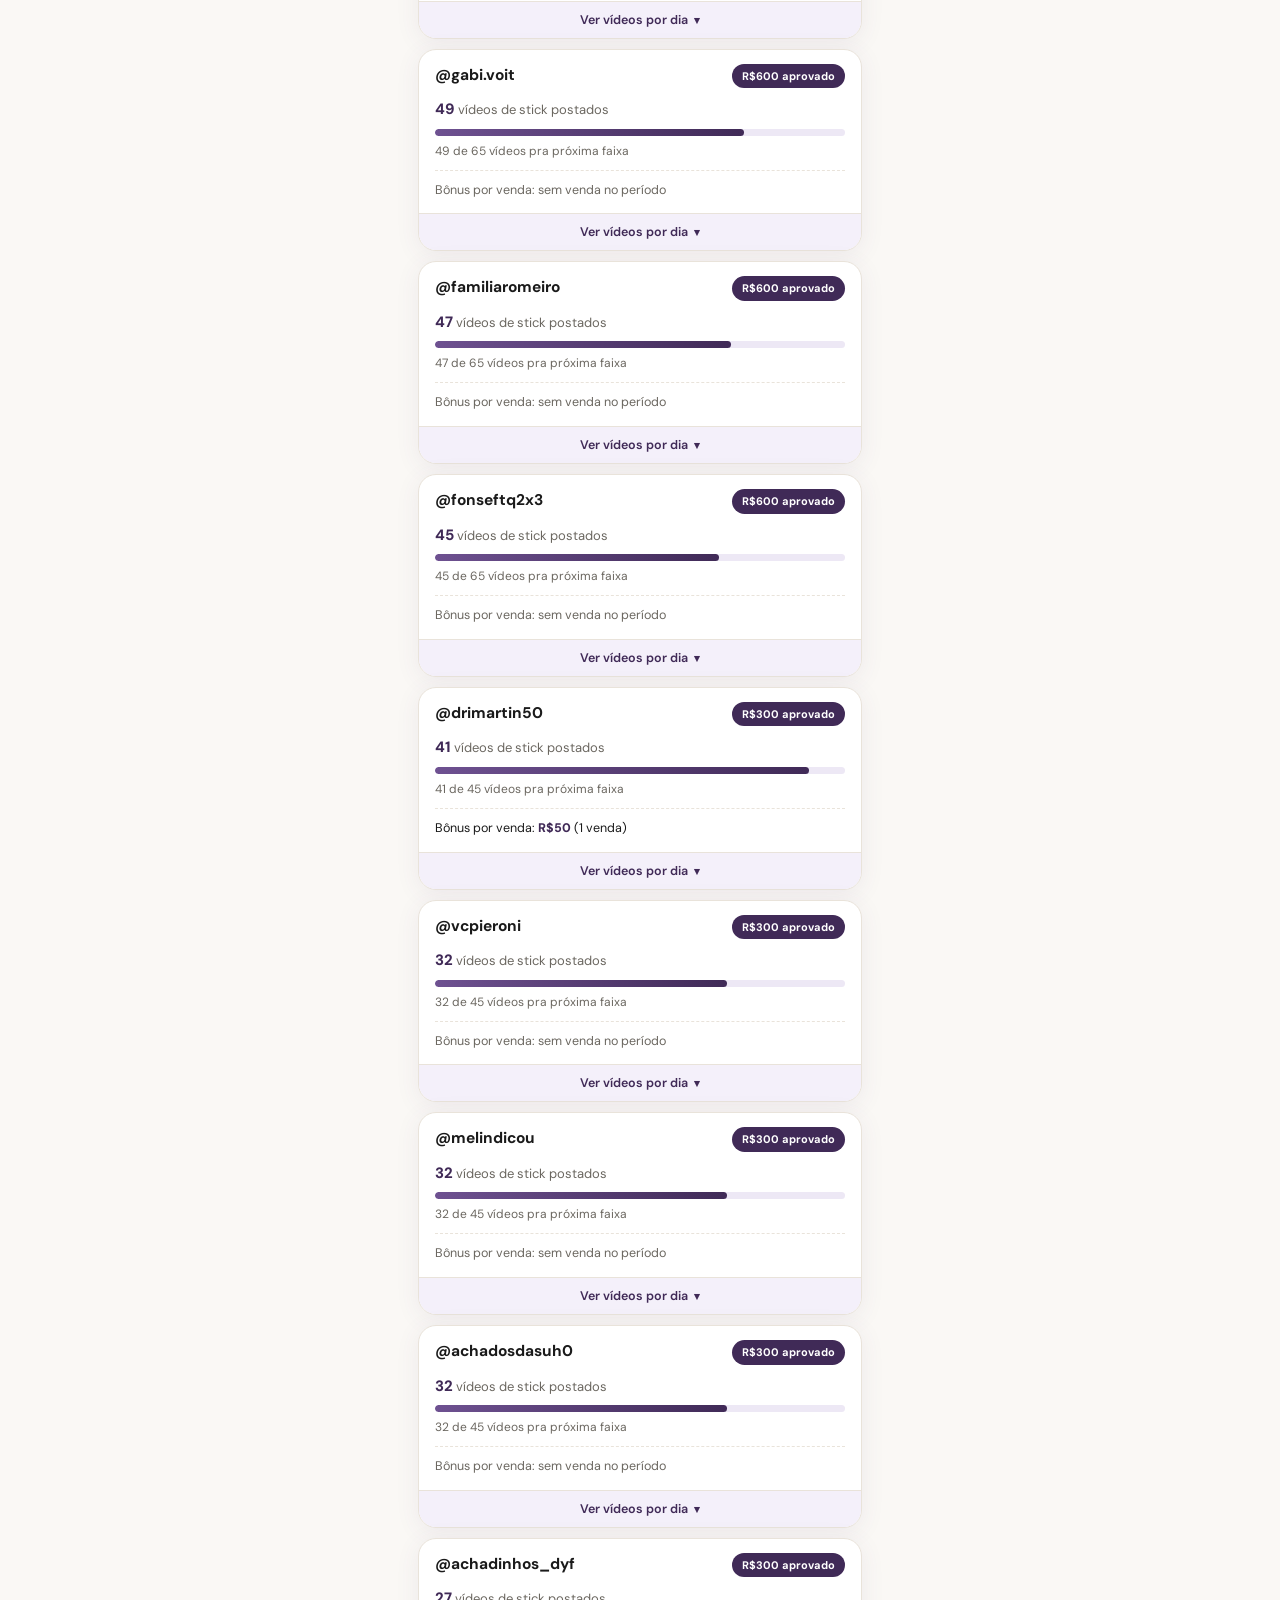
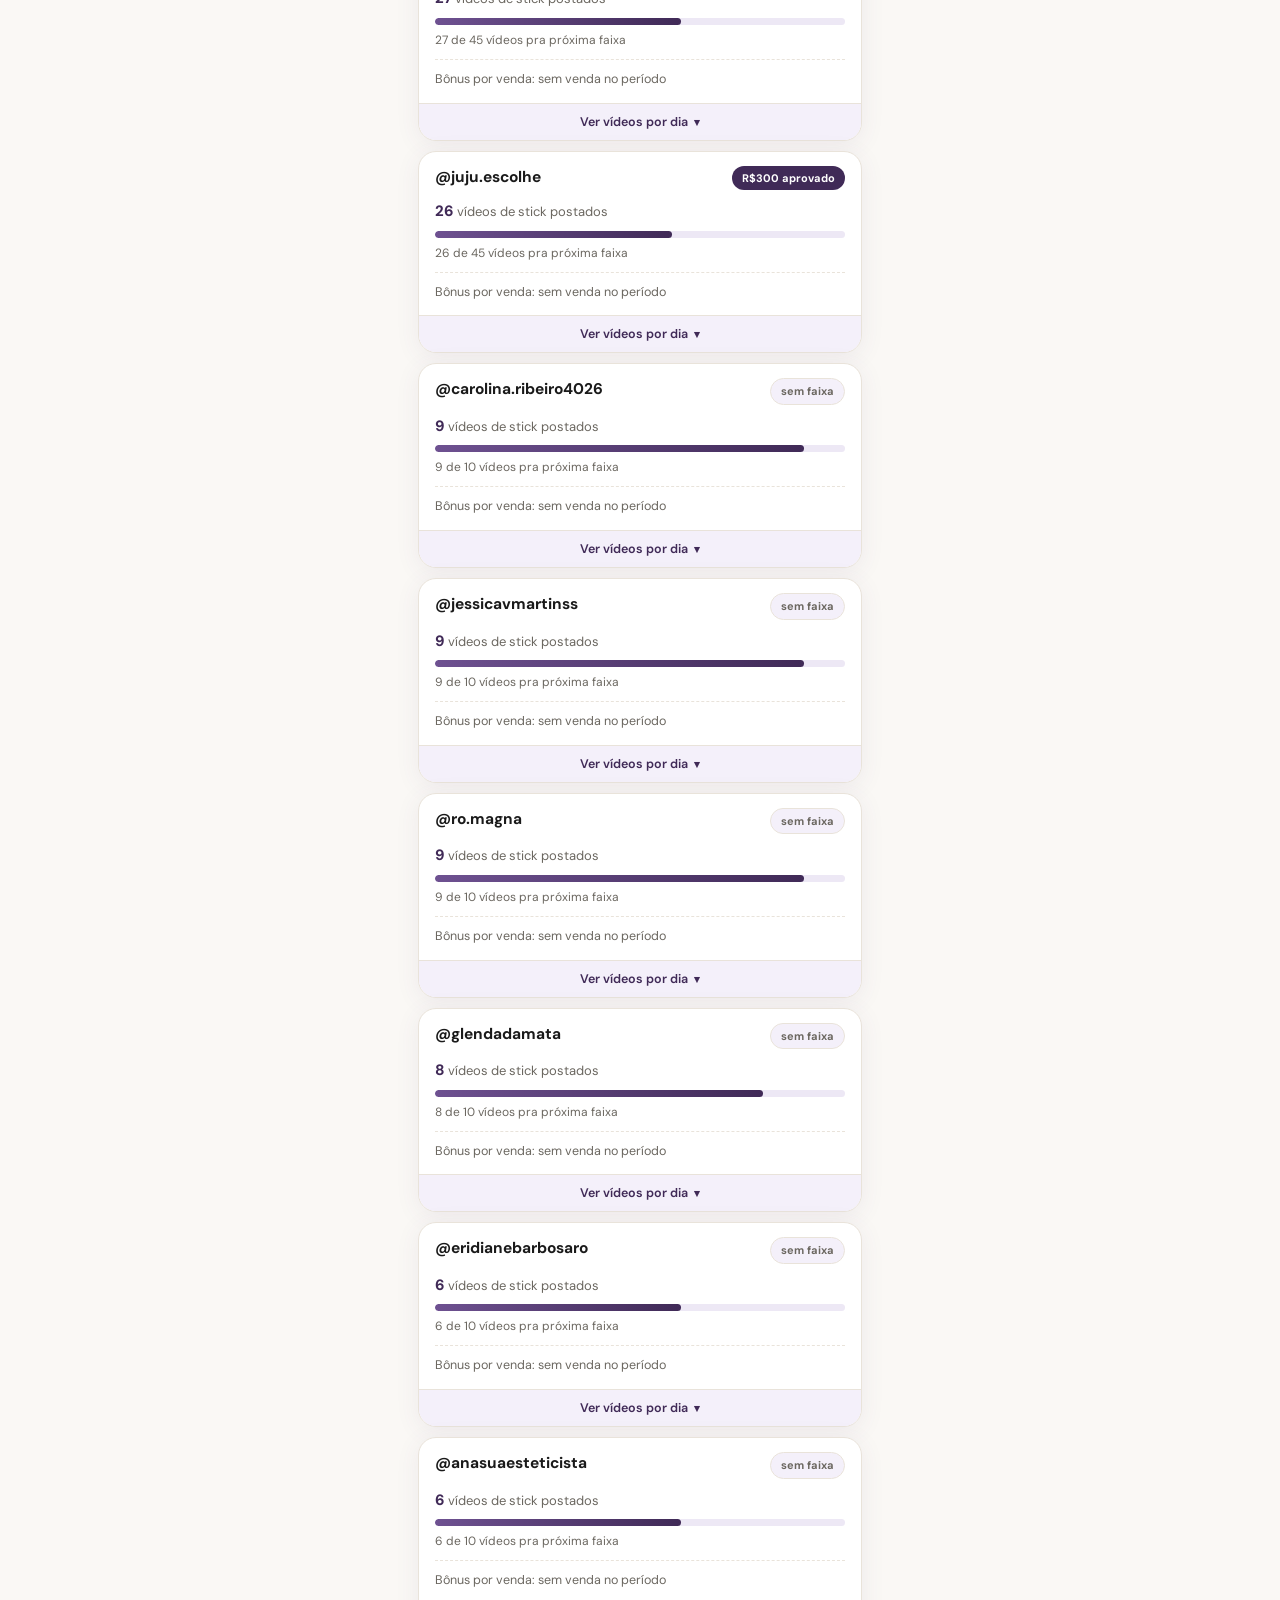
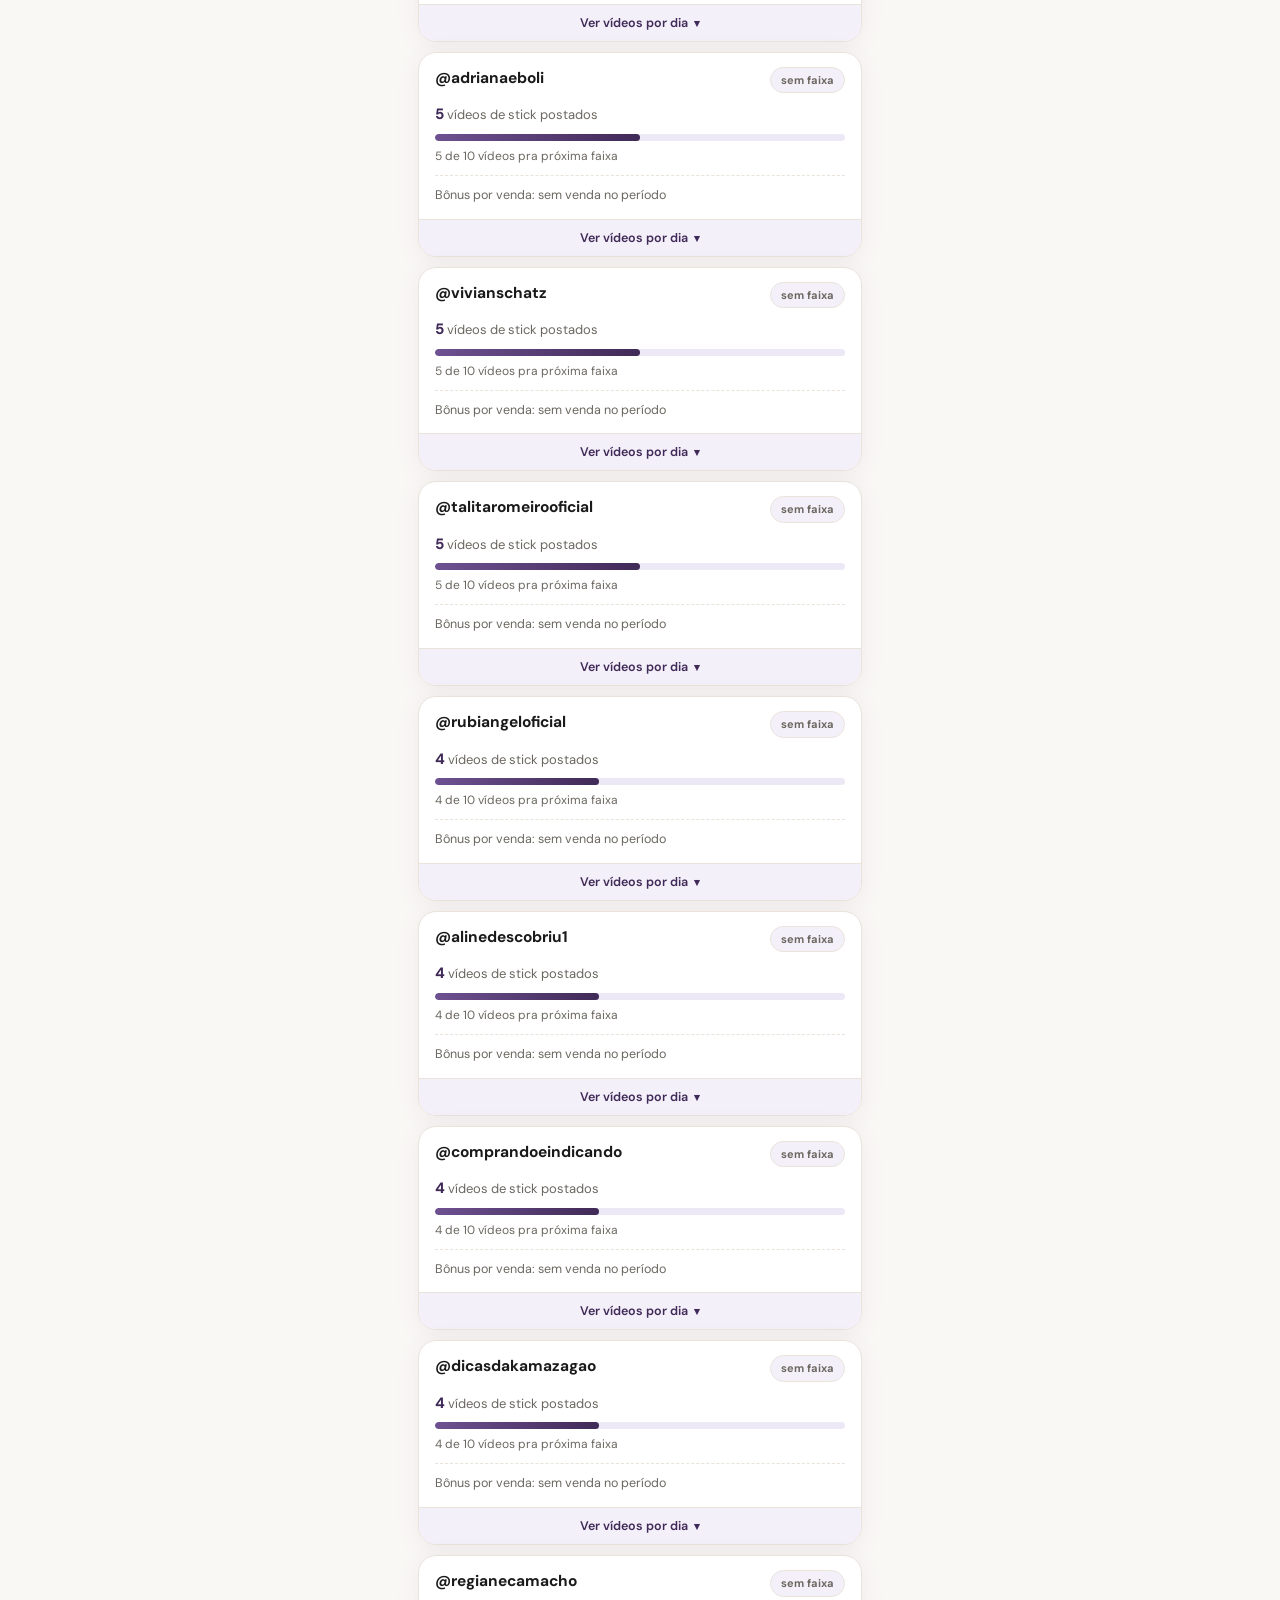
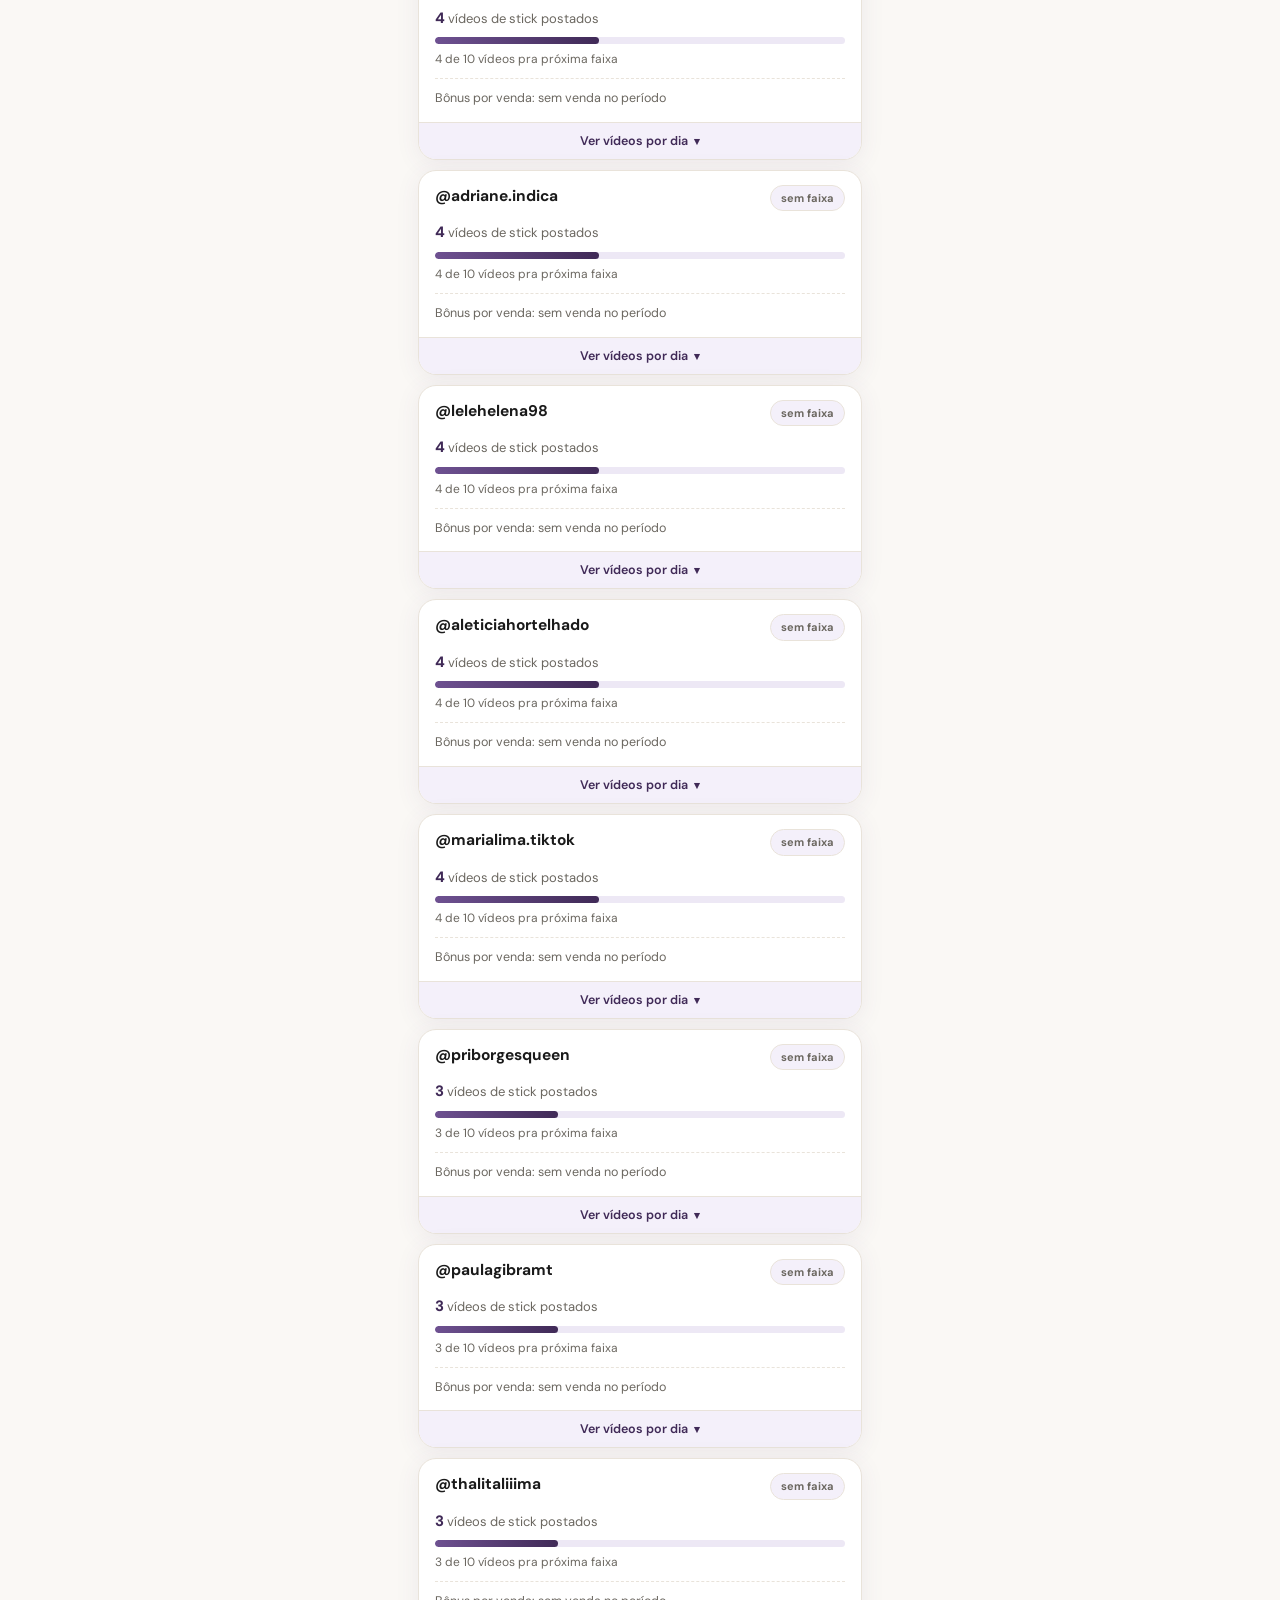
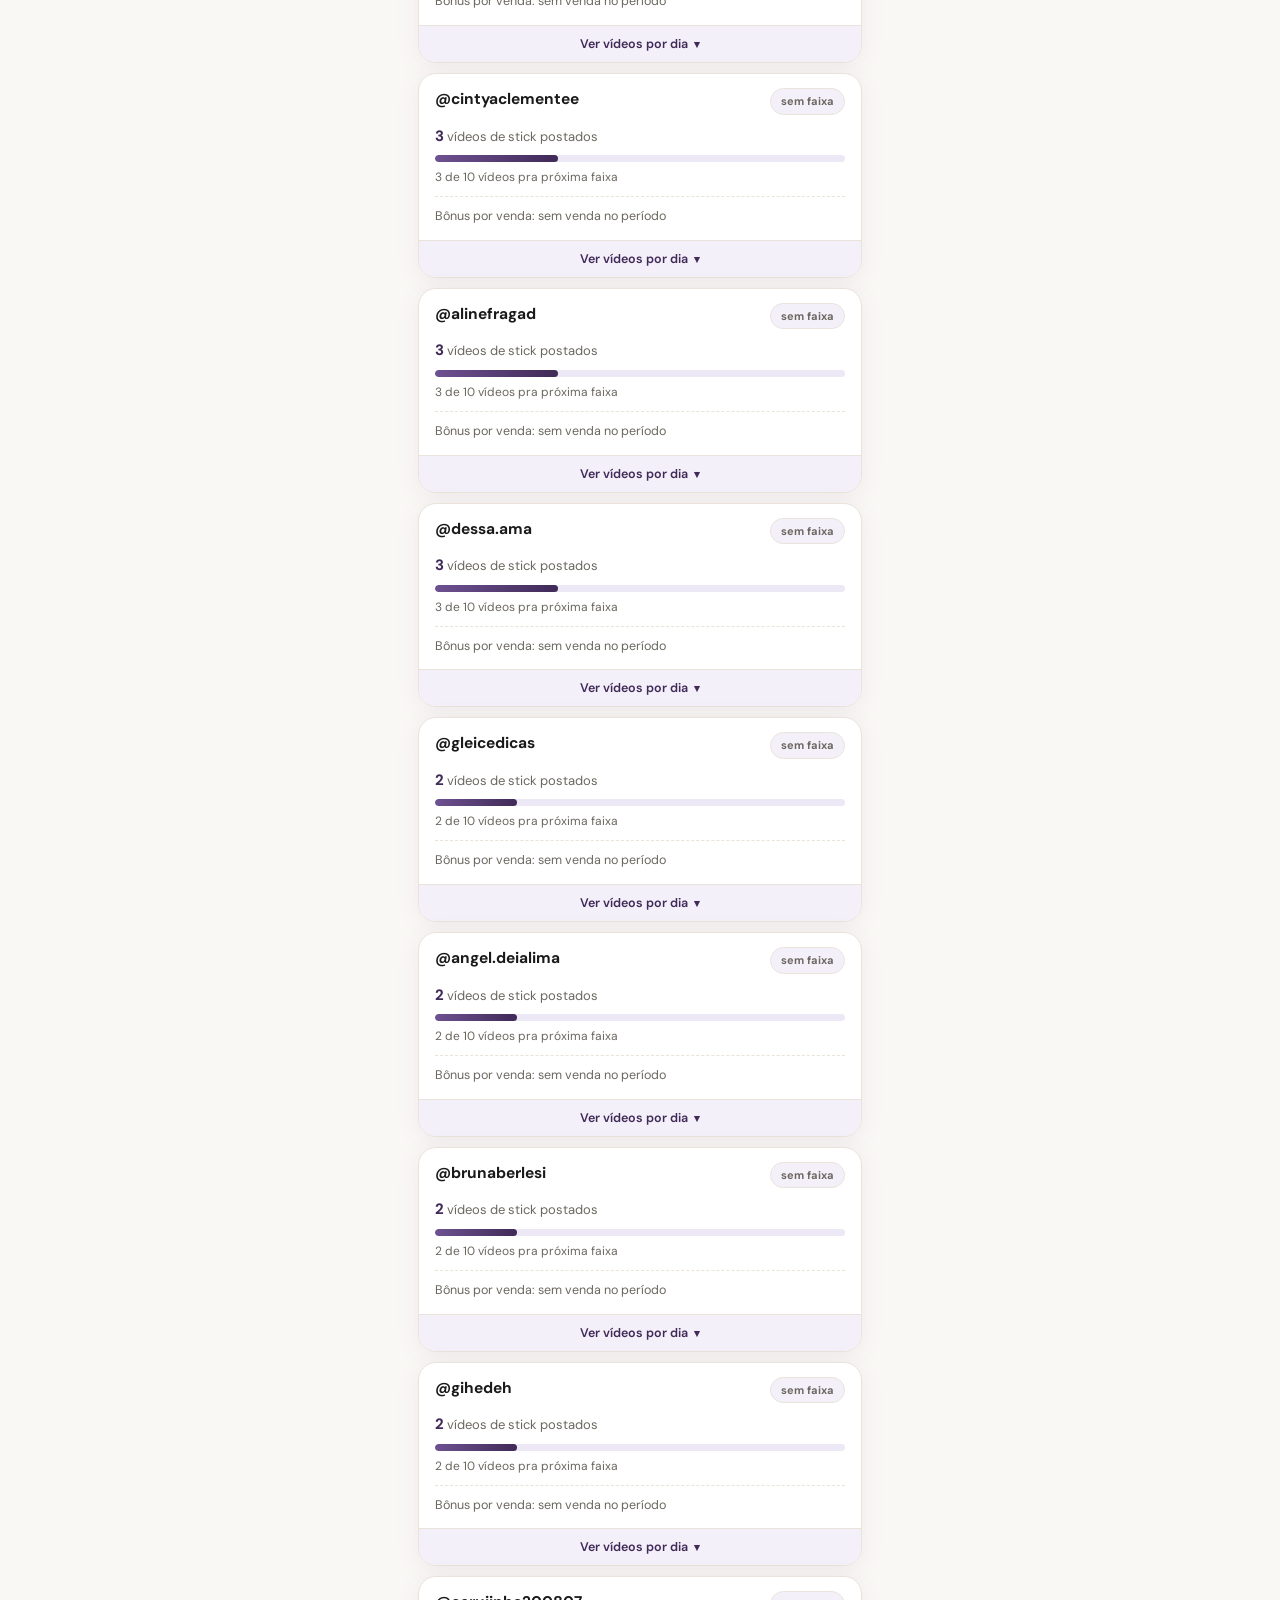
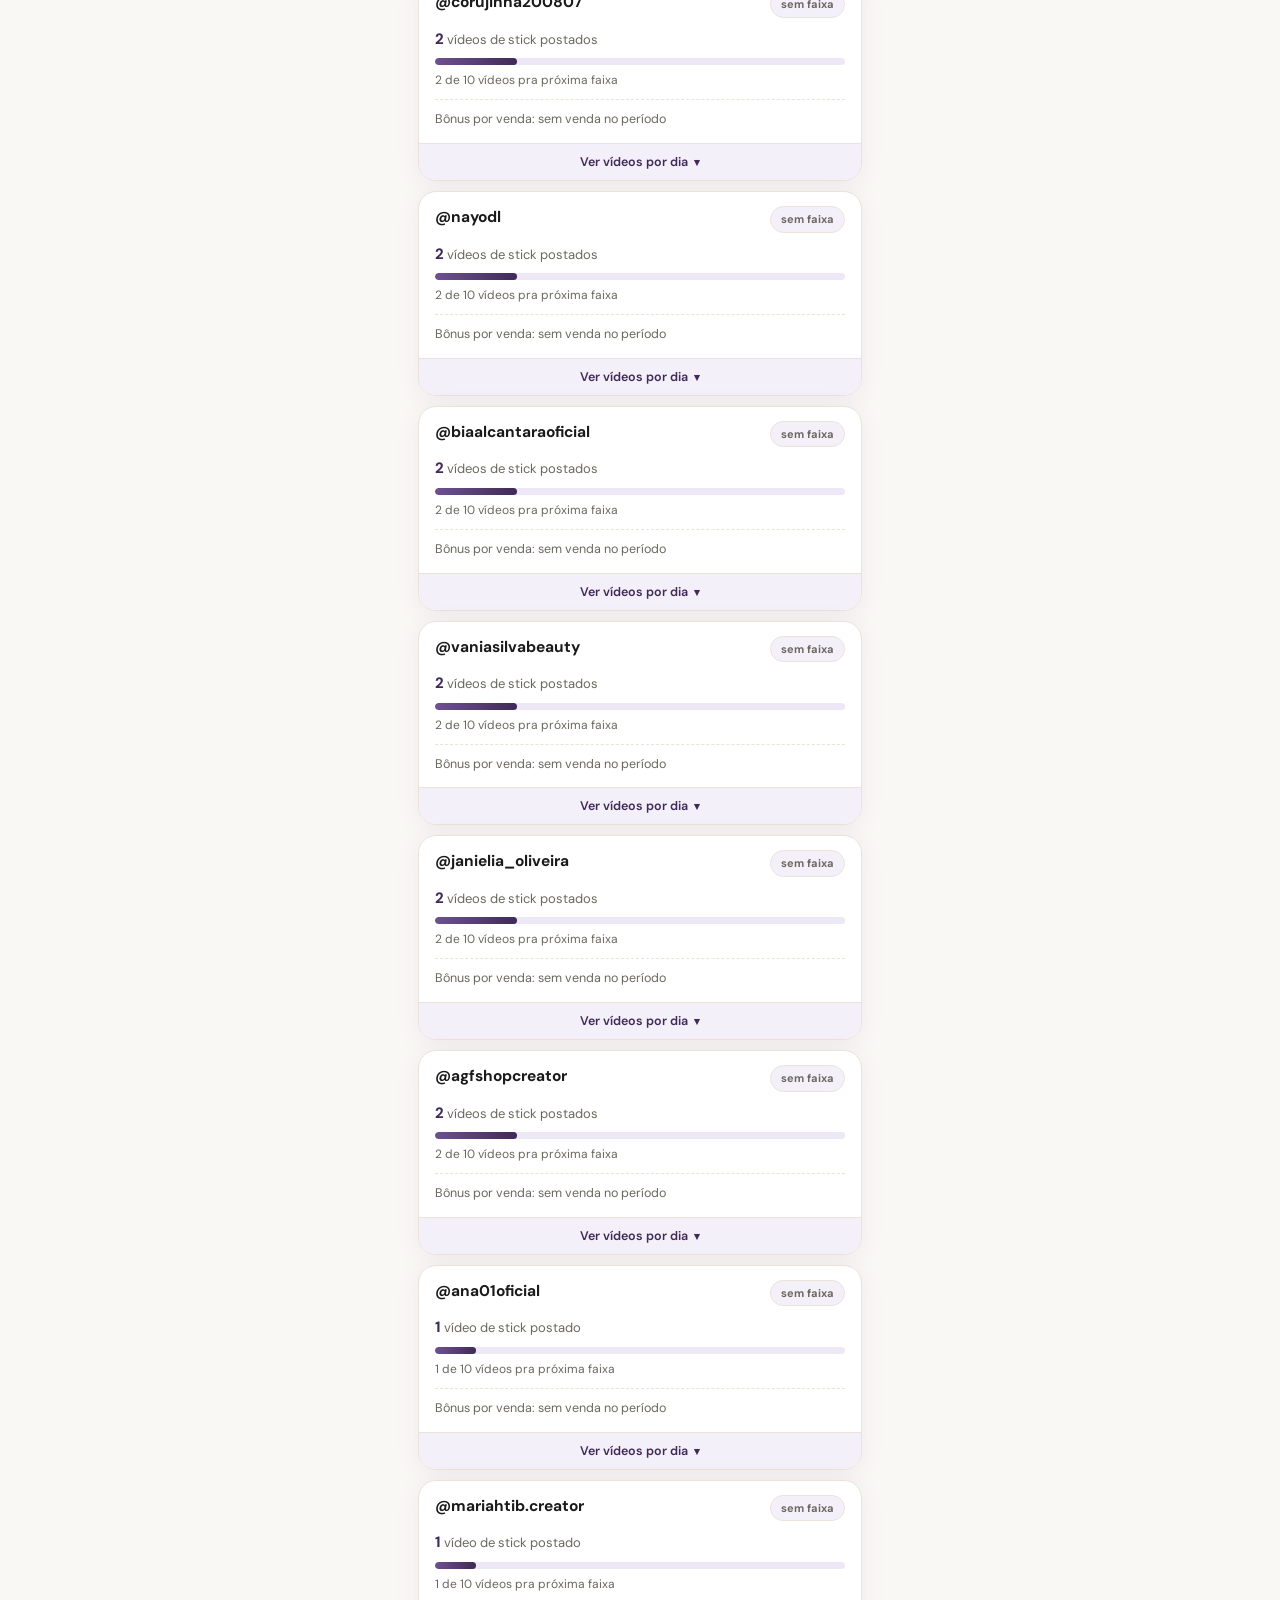
==== commit 10adeba8: "Transforma resultado parcial em resultado final do Desafio de Agosto Desafio encerrado em 21/08/2026" ====
--- a/resultado-agosto.html
+++ b/resultado-agosto.html
@@ -3,8 +3,8 @@
 <head>
 <meta charset="UTF-8">
 <meta name="viewport" content="width=device-width, initial-scale=1.0">
-<title>Resultado parcial — Desafio de Agosto | Le Moritz Afiliadas</title>
-<meta name="description" content="Resultado parcial do Desafio de Agosto (Foco nos Sticks) — Le Moritz Afiliadas.">
+<title>Resultado final — Desafio de Agosto | Le Moritz Afiliadas</title>
+<meta name="description" content="Resultado final do Desafio de Agosto (Foco nos Sticks) — Le Moritz Afiliadas.">
 <link rel="preconnect" href="https://fonts.googleapis.com">
 <link rel="preconnect" href="https://fonts.gstatic.com" crossorigin>
 <link href="https://fonts.googleapis.com/css2?family=Fraunces:ital,wght@0,400;0,500;0,600;0,700;1,500;1,600&family=DM+Sans:wght@400;500;600;700&display=swap" rel="stylesheet">
@@ -194,28 +194,6 @@
     color: var(--grafite);
   }
 
-  /* ---------- Aviso de atualização ---------- */
-  .update-notice {
-    background: var(--lilas);
-    border: 1px solid var(--borda);
-    border-radius: var(--radius-sm);
-    padding: 14px 16px;
-    margin: 20px 0;
-    font-size: 13.5px;
-    line-height: 1.5;
-    color: var(--roxo-escuro);
-    display: flex;
-    gap: 10px;
-    align-items: flex-start;
-  }
-  .update-notice .ic {
-    flex-shrink: 0;
-    width: 18px; height: 18px;
-    margin-top: 1px;
-    color: var(--roxo);
-  }
-  .update-notice b { color: var(--roxo); }
-
   /* ---------- Seções ---------- */
   section { margin: 28px 0; }
   h2.section-title {
@@ -274,7 +252,7 @@
   /* ---------- KPIs ---------- */
   .kpi-row {
     display: grid;
-    grid-template-columns: repeat(3, 1fr);
+    grid-template-columns: repeat(2, 1fr);
     gap: 8px;
   }
   .kpi-card {
@@ -287,12 +265,12 @@
   .kpi-card .kv {
     font-family: var(--serif);
     font-weight: 700;
-    font-size: 24px;
+    font-size: 26px;
     color: var(--branco);
     line-height: 1;
   }
   .kpi-card .kl {
-    font-size: 11px;
+    font-size: 11.5px;
     color: var(--lilas-2);
     margin-top: 6px;
     line-height: 1.3;
@@ -371,6 +349,20 @@
   .progress-label {
     font-size: 12px;
     color: var(--cinza-txt);
+  }
+
+  .aff-sale {
+    margin-top: 10px;
+    padding-top: 10px;
+    border-top: 1px dashed var(--borda);
+    font-size: 12.5px;
+    color: var(--cinza-txt);
+  }
+  .aff-sale.has-sale { color: var(--grafite); }
+  .aff-sale .amt {
+    font-family: var(--sans);
+    font-weight: 800;
+    color: var(--roxo);
   }
 
   .aff-toggle {
@@ -473,24 +465,14 @@
     <svg class="ic" viewBox="0 0 24 24" fill="none" stroke="currentColor" stroke-width="1.8" stroke-linecap="round" stroke-linejoin="round"><circle cx="12" cy="12" r="9"/><path d="m8.5 12.5 2.5 2.5 5-5"/></svg>
     <div>
       <b>Desafio encerrado</b>
-      <p>O período do desafio terminou em 21/08. Os números desta página já são o total final apurado pelo TikTok Shop, mas os prêmios definitivos dependem da conferência manual de cada vídeo antes do pagamento.</p>
+      <p>O período foi de 07 a 21/08/2026. Os números desta página são o total final apurado pelo TikTok Shop, já aprovados para pagamento. <b style="font-family:var(--sans);">Pagamento até o dia 10, via Pix.</b> Não contam vídeos feitos com IA nem vídeos que só mostram o produto sem a afiliada aparecendo de verdade.</p>
     </div>
   </div>
 
   <!-- ============================================================
-       2. AVISO DE ATUALIZAÇÃO
-       (texto vem da constante UPDATE_NOTICE_TEXT no JS, lá embaixo —
-       edite ali a cada nova atualização)
+       3. KPIs GERAIS (resultado final)
        ============================================================ -->
-  <div class="update-notice">
-    <svg class="ic" viewBox="0 0 24 24" fill="none" stroke="currentColor" stroke-width="1.8" stroke-linecap="round" stroke-linejoin="round"><circle cx="12" cy="12" r="9"/><path d="M12 8v5M12 16h.01"/></svg>
-    <span id="updateNoticeText"></span>
-  </div>
-
-  <!-- ============================================================
-       3. KPIs GERAIS (resultado parcial)
-       ============================================================ -->
-  <p class="eyebrow" style="text-align:center;margin-top:24px;">RESULTADO PARCIAL do Desafio de Agosto</p>
+  <p class="eyebrow" style="text-align:center;margin-top:24px;">RESULTADO FINAL do Desafio de Agosto</p>
   <section>
     <h2 class="section-title">Números do desafio</h2>
     <div class="kpi-row" id="kpiRow"></div>
@@ -523,7 +505,7 @@
       </div>
     </div>
 
-    <p class="tier-note">Vale a maior faixa atingida. Os dois prêmios somam. Vendas ainda não entraram nessa página, vêm do relatório de comissão e são adicionadas depois. Valores sujeitos a validação individual.</p>
+    <p class="tier-note">Vale a maior faixa atingida. Os dois prêmios somam. Valores já aprovados para pagamento.</p>
   </section>
 
   <!-- ============================================================
@@ -534,7 +516,7 @@
     <div class="aff-list" id="affList"></div>
   </section>
 
-  <footer class="foot">Le Moritz Afiliadas &middot; Resultado parcial, sujeito a atualização</footer>
+  <footer class="foot">Le Moritz Afiliadas &middot; Resultado final, desafio encerrado</footer>
 
 </div>
 
@@ -564,17 +546,15 @@
 
 <script>
 /* =========================================================
-   DADOS DO DESAFIO, atualizar aqui a cada novo relatório
+   DADOS DO DESAFIO (resultado final — encerrado em 21/08/2026)
    ========================================================= */
-
-// Texto do aviso de atualização — edite aqui a cada nova atualização
-const UPDATE_NOTICE_TEXT = "Última atualização: 21/08/2026, desafio encerrado. Os números de vídeo já são o total final apurado pelo TikTok Shop. Os valores de prêmio aqui são uma prévia baseada nesse relatório automático. Antes do pagamento, cada vídeo passa por conferência humana individual. Não contam vídeos feitos com IA nem vídeos que só mostram o produto sem a afiliada aparecendo de verdade.";
 
 // KPIs gerais do topo
 const KPI_DATA = {
   afiliadasAtivas: 82,
   videosPostados: 3025,
-  jaGarantiramPremio: 34
+  premiadasPorVideo: 34,
+  premiadasPorVenda: 5
 };
 
 // Faixas de premiação por vídeo (não mexer nas afiliadas abaixo, é calculado automaticamente)
@@ -585,6 +565,23 @@
   { min: 65,  valor: 1000 },
   { min: 100, valor: 1500 }
 ];
+
+// Faixas de bônus por venda (calculado automaticamente a partir de VENDAS_DATA)
+const SALE_TIERS = [
+  { min: 1,  valor: 50 },
+  { min: 5,  valor: 200 },
+  { min: 15, valor: 500 },
+  { min: 40, valor: 1500 }
+];
+
+// Vendas de stick no período por afiliada — handles fora daqui têm 0 vendas
+const VENDAS_DATA = {
+  "alinecarvalho_shop":    1,
+  "karolaynegomes1708":    2,
+  "edelirsantos":          1,
+  "genitanovais25":        2,
+  "drimartin50":           1
+};
 
 // Lista de afiliadas: total de vídeos + contagem por dia
 const AFFILIATES = [
@@ -691,12 +688,19 @@
   return null;
 }
 
+function getCurrentSaleTier(vendas) {
+  let tier = null;
+  for (const t of SALE_TIERS) if (vendas >= t.min) tier = t;
+  return tier;
+}
+
 function renderKpis() {
   const el = document.getElementById("kpiRow");
   el.innerHTML = `
     <div class="kpi-card"><div class="kv">${KPI_DATA.afiliadasAtivas.toLocaleString("pt-BR")}</div><div class="kl">afiliadas ativas</div></div>
     <div class="kpi-card"><div class="kv">${KPI_DATA.videosPostados.toLocaleString("pt-BR")}</div><div class="kl">vídeos de sticks postados</div></div>
-    <div class="kpi-card"><div class="kv">${KPI_DATA.jaGarantiramPremio.toLocaleString("pt-BR")}</div><div class="kl">já atingiram alguma faixa</div></div>
+    <div class="kpi-card"><div class="kv">${KPI_DATA.premiadasPorVideo.toLocaleString("pt-BR")}</div><div class="kl">premiadas por vídeo</div></div>
+    <div class="kpi-card"><div class="kv">${KPI_DATA.premiadasPorVenda.toLocaleString("pt-BR")}</div><div class="kl">premiadas por venda</div></div>
   `;
 }
 
@@ -713,8 +717,14 @@
     const tier = getCurrentTier(a.total);
     const next = getNextTier(a.total);
     const badgeHtml = tier
-      ? `<span class="aff-badge has-tier">${fmtBRL(tier.valor)} previsto</span>`
-      : `<span class="aff-badge no-tier">ainda sem faixa</span>`;
+      ? `<span class="aff-badge has-tier">${fmtBRL(tier.valor)} aprovado</span>`
+      : `<span class="aff-badge no-tier">sem faixa</span>`;
+
+    const vendas = VENDAS_DATA[a.handle] || 0;
+    const saleTier = getCurrentSaleTier(vendas);
+    const saleHtml = saleTier
+      ? `<div class="aff-sale has-sale">Bônus por venda: <span class="amt">${fmtBRL(saleTier.valor)}</span> (${vendas} venda${vendas === 1 ? "" : "s"})</div>`
+      : `<div class="aff-sale">Bônus por venda: sem venda no período</div>`;
 
     let progressPct, progressLabel, maxedClass = "";
     if (next) {
@@ -742,6 +752,7 @@
           <p class="aff-count"><b>${a.total}</b> vídeo${a.total === 1 ? "" : "s"} de stick postado${a.total === 1 ? "" : "s"}</p>
           <div class="progress-track"><div class="progress-fill ${maxedClass}" style="width:${progressPct}%"></div></div>
           <p class="progress-label">${progressLabel}</p>
+          ${saleHtml}
         </div>
         <button class="aff-toggle" type="button" aria-expanded="false">
           Ver vídeos por dia <span class="arrow">▾</span>
@@ -762,7 +773,6 @@
   });
 }
 
-document.getElementById("updateNoticeText").textContent = UPDATE_NOTICE_TEXT;
 renderKpis();
 renderAffiliates();
 </script>
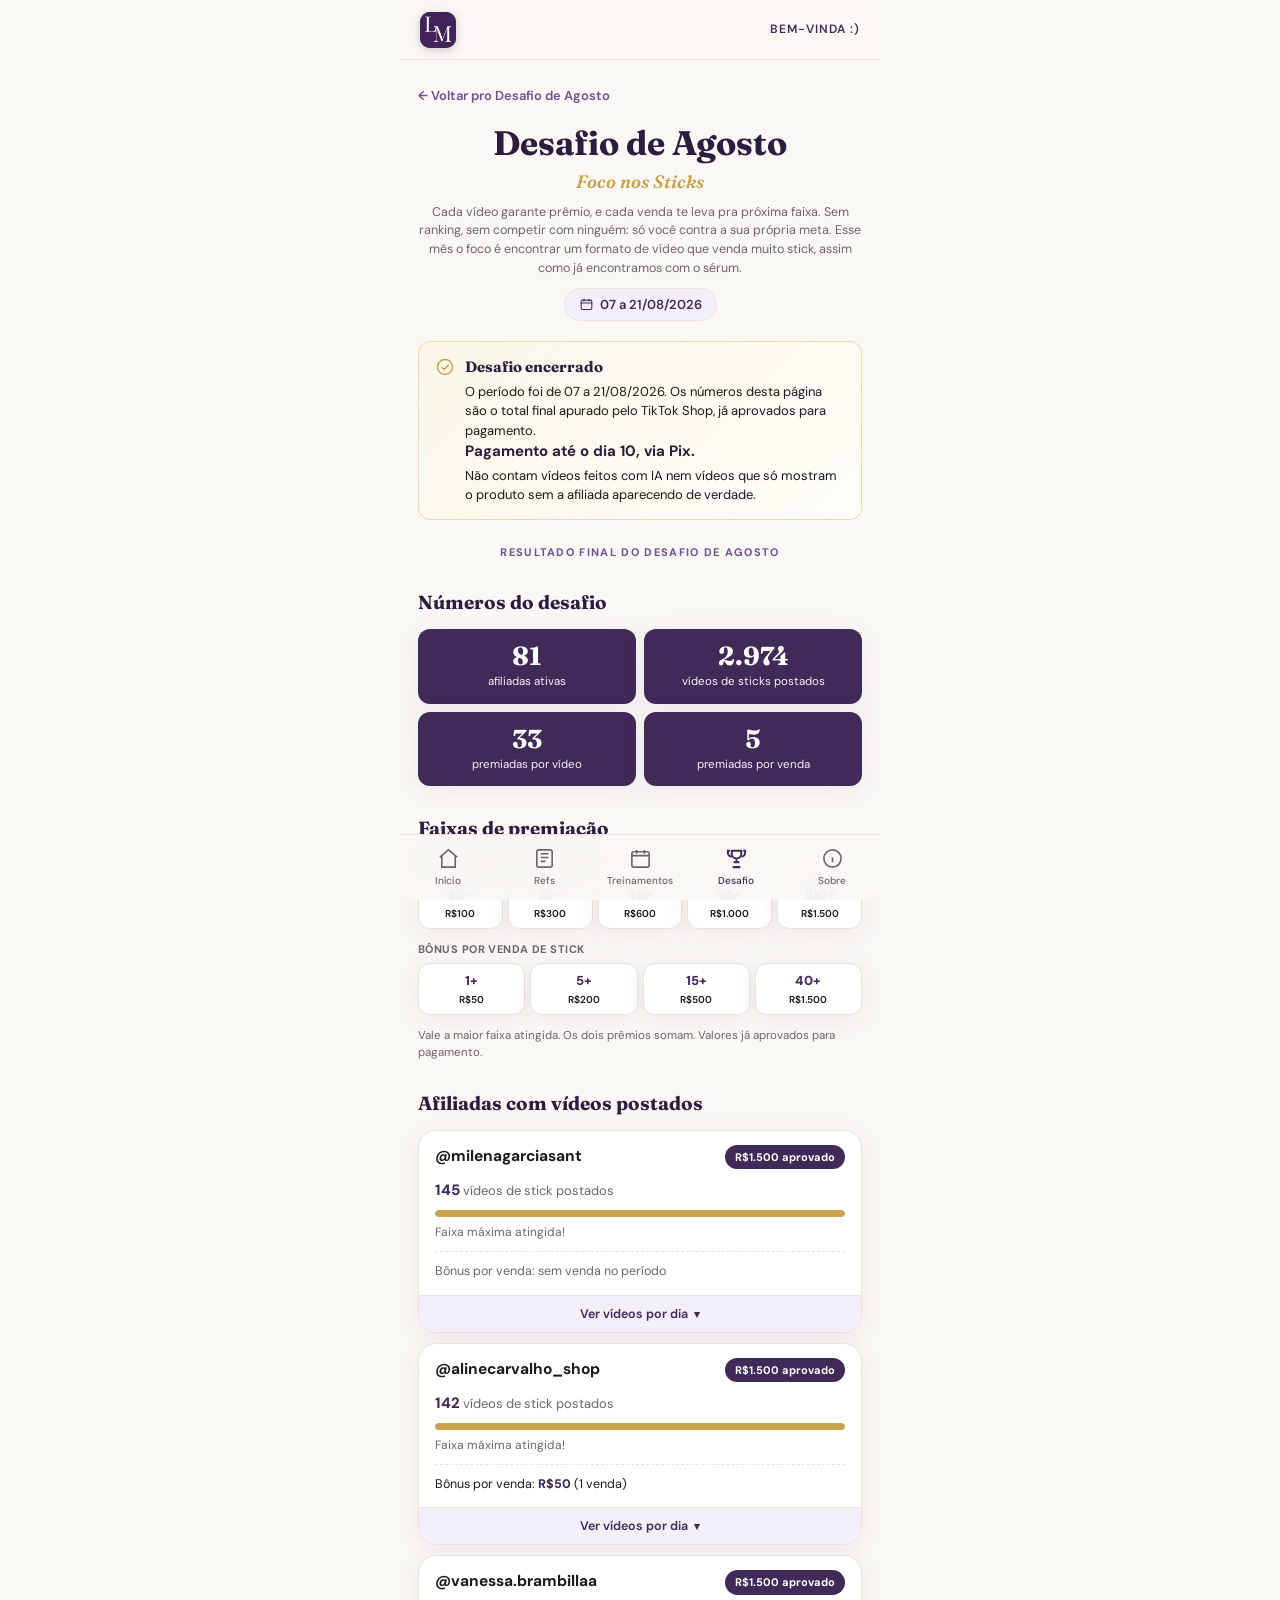
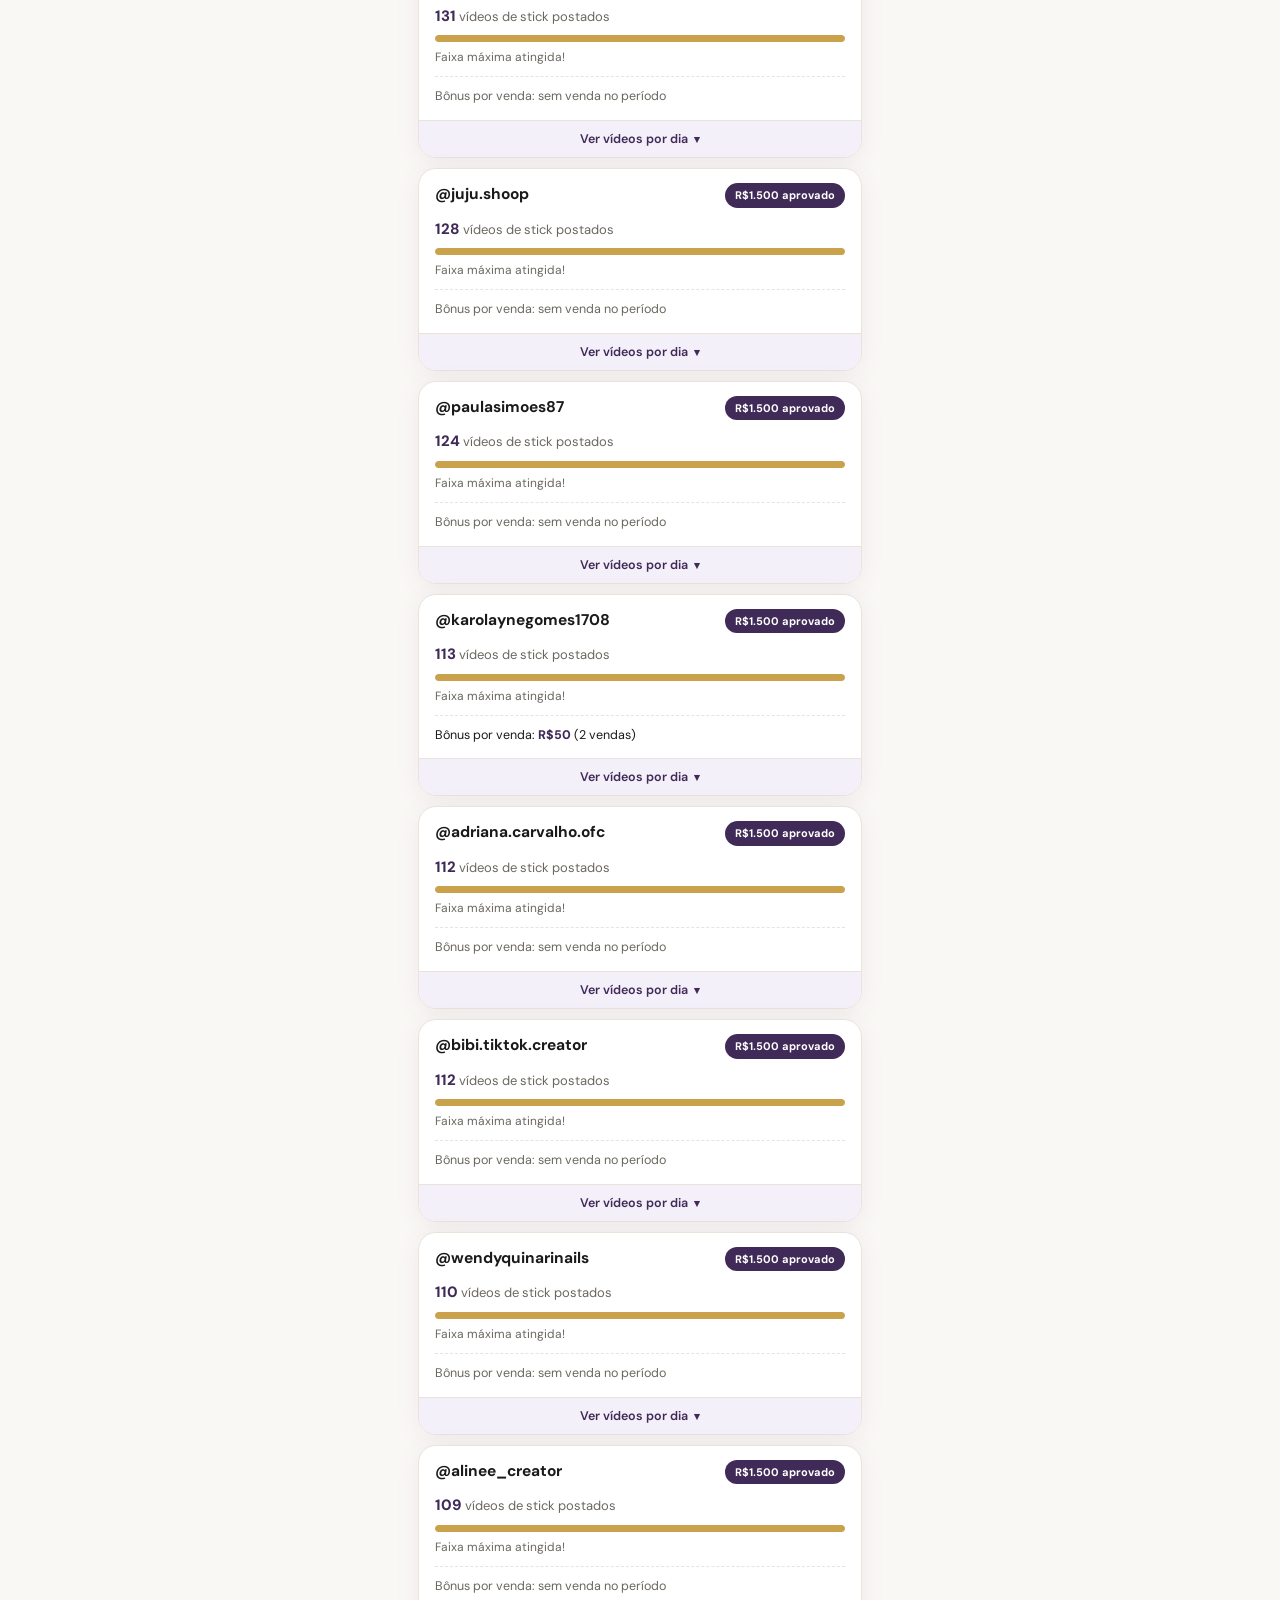
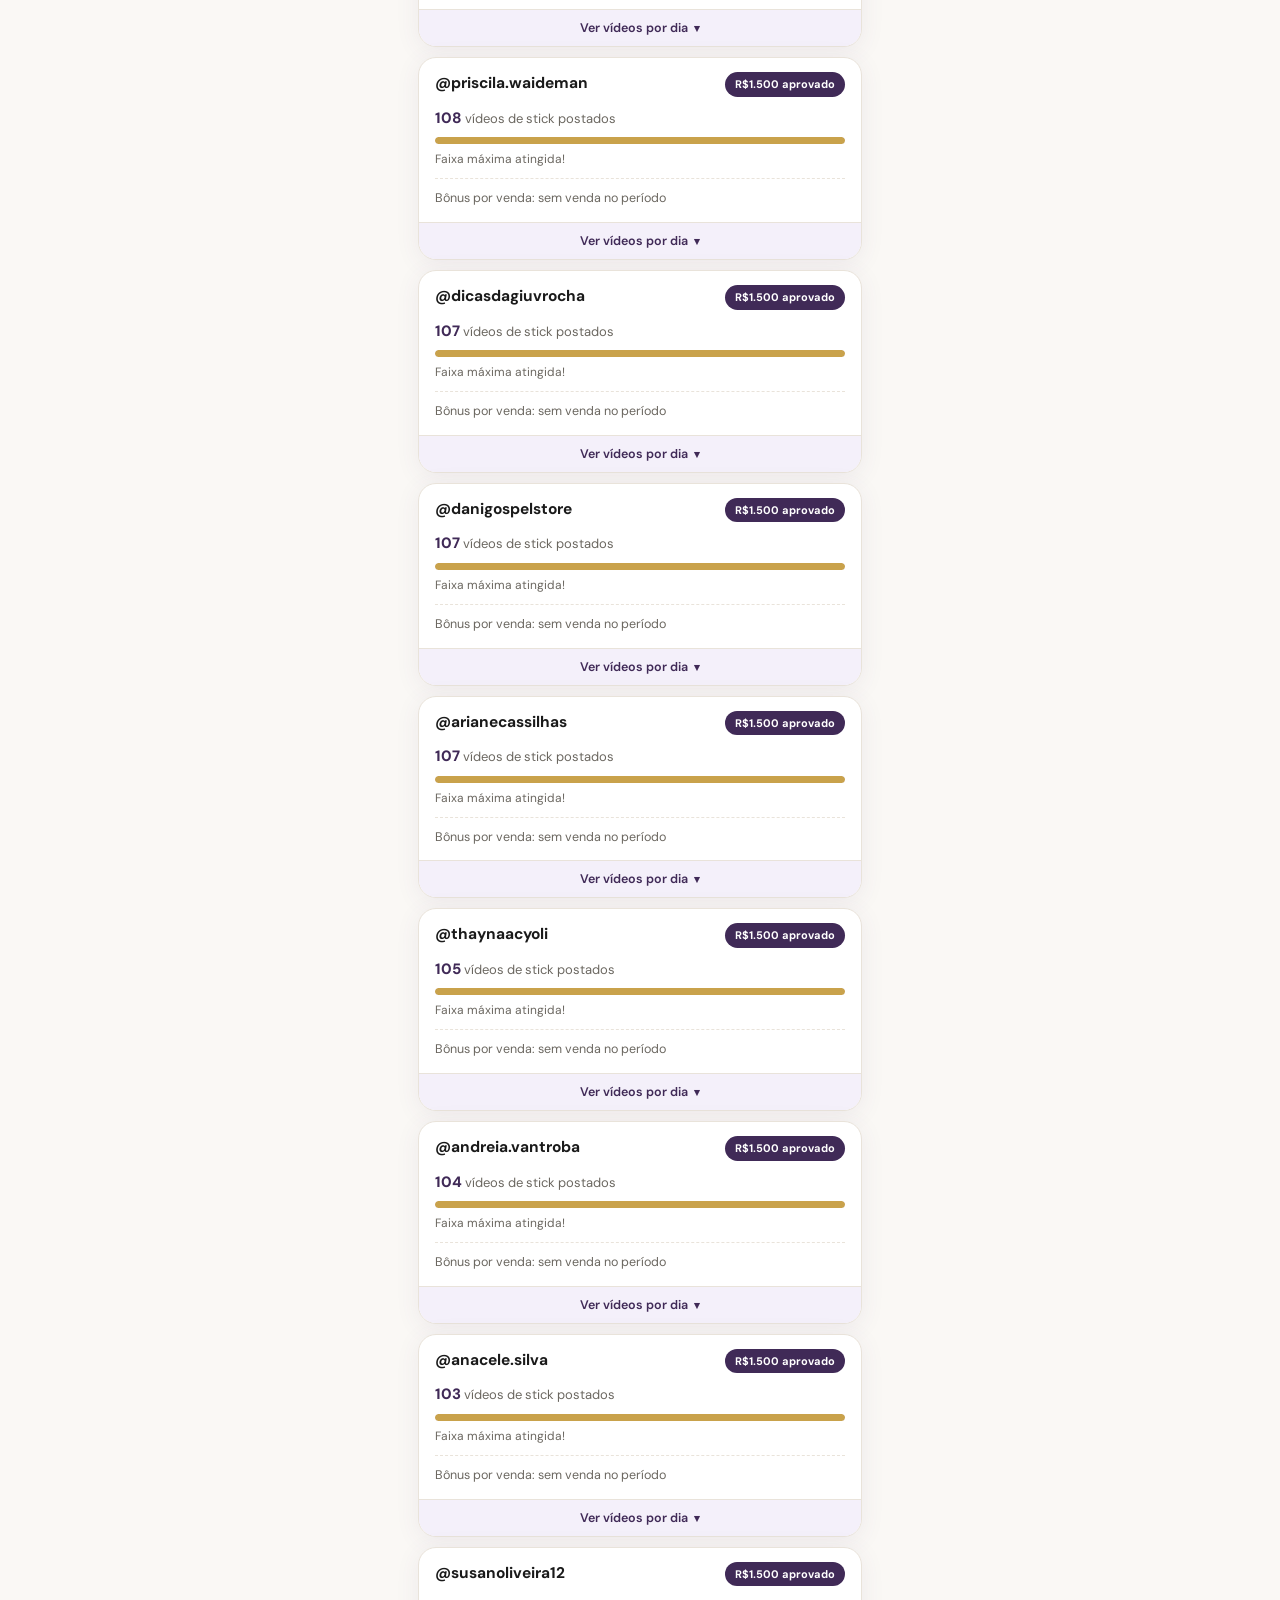
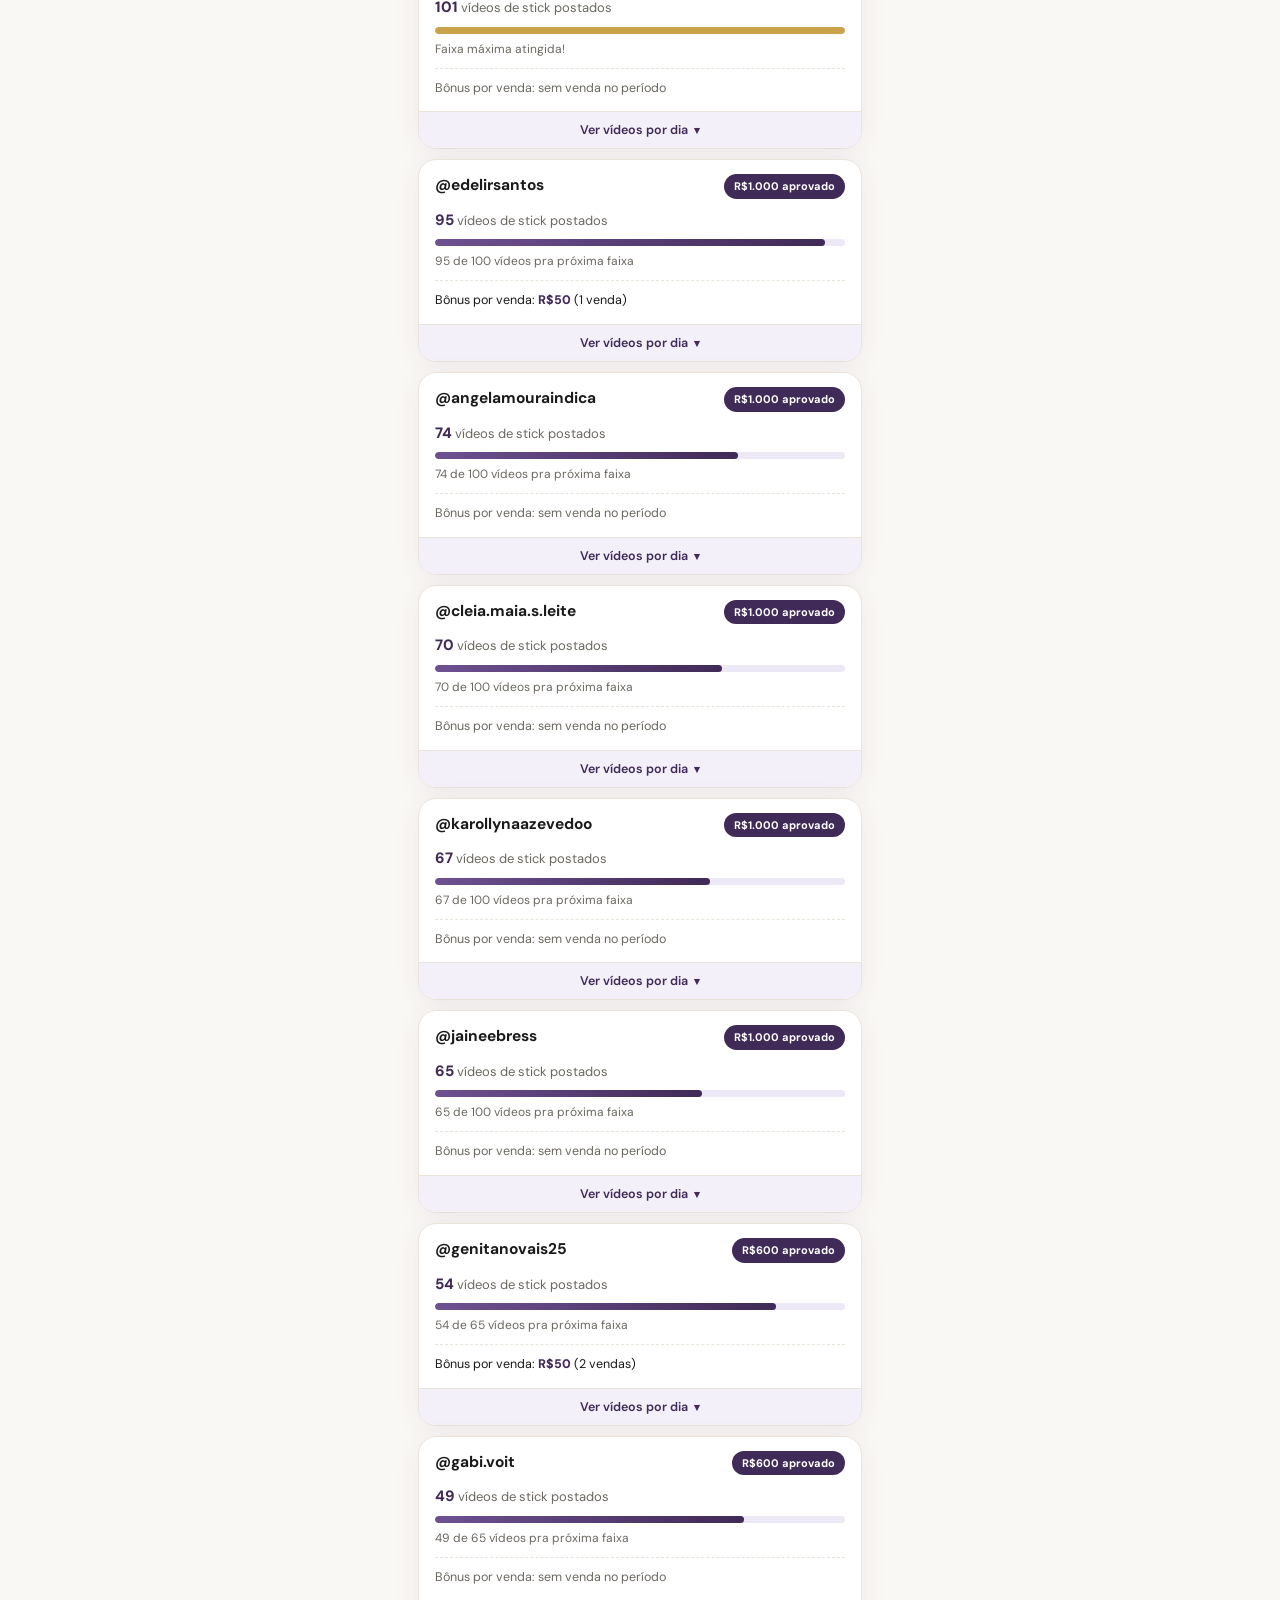
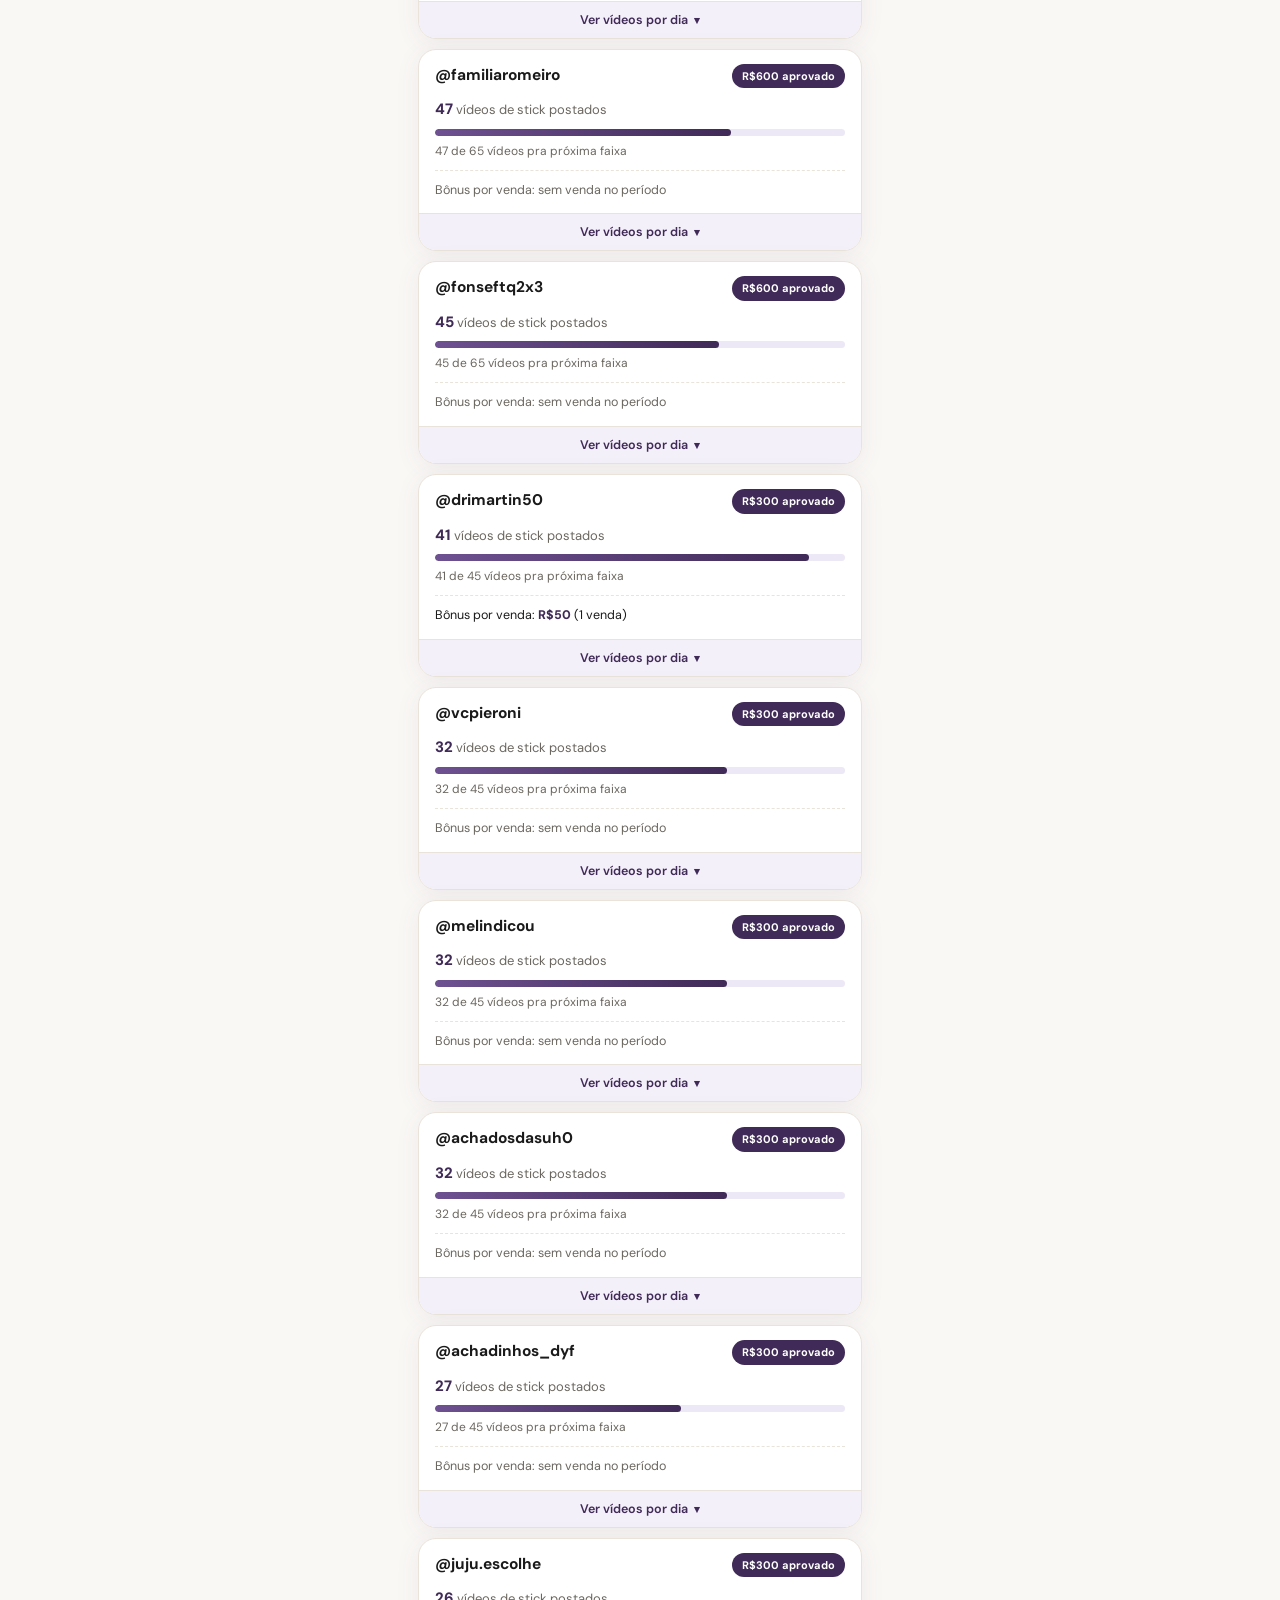
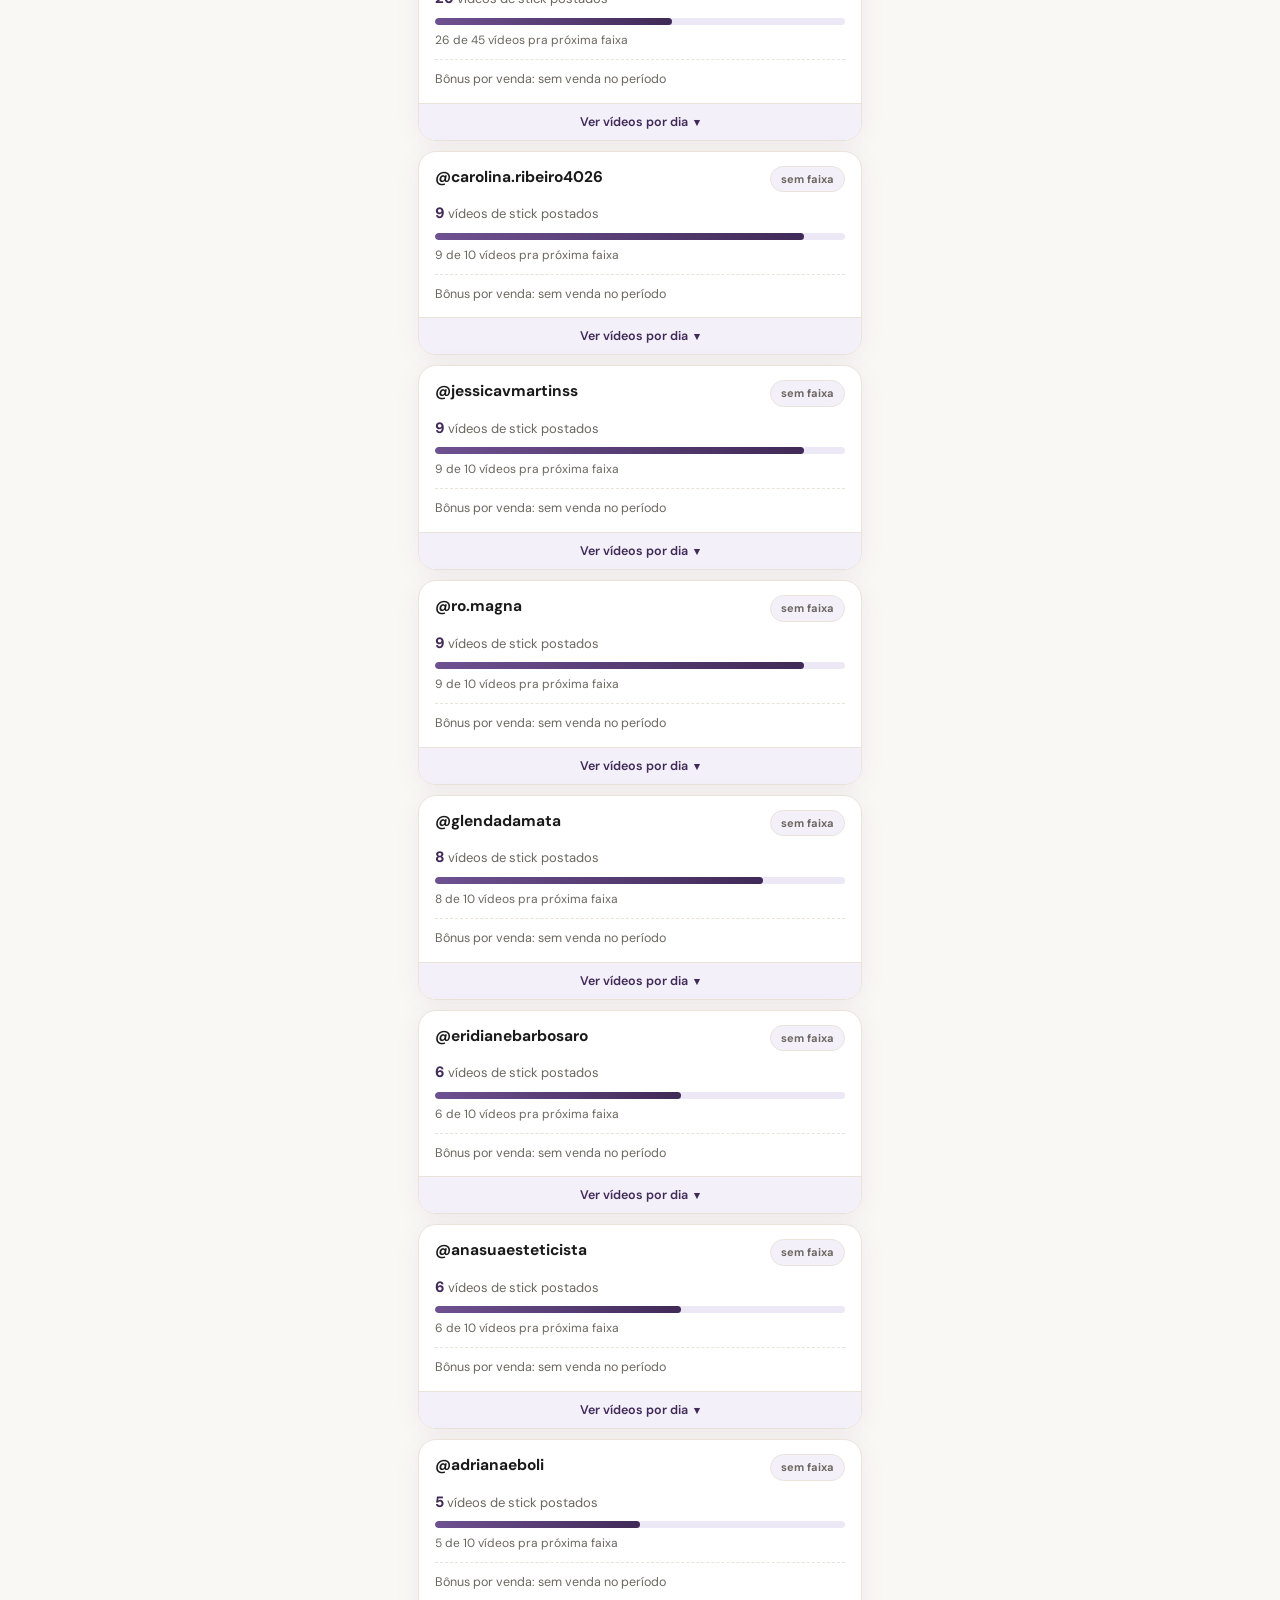
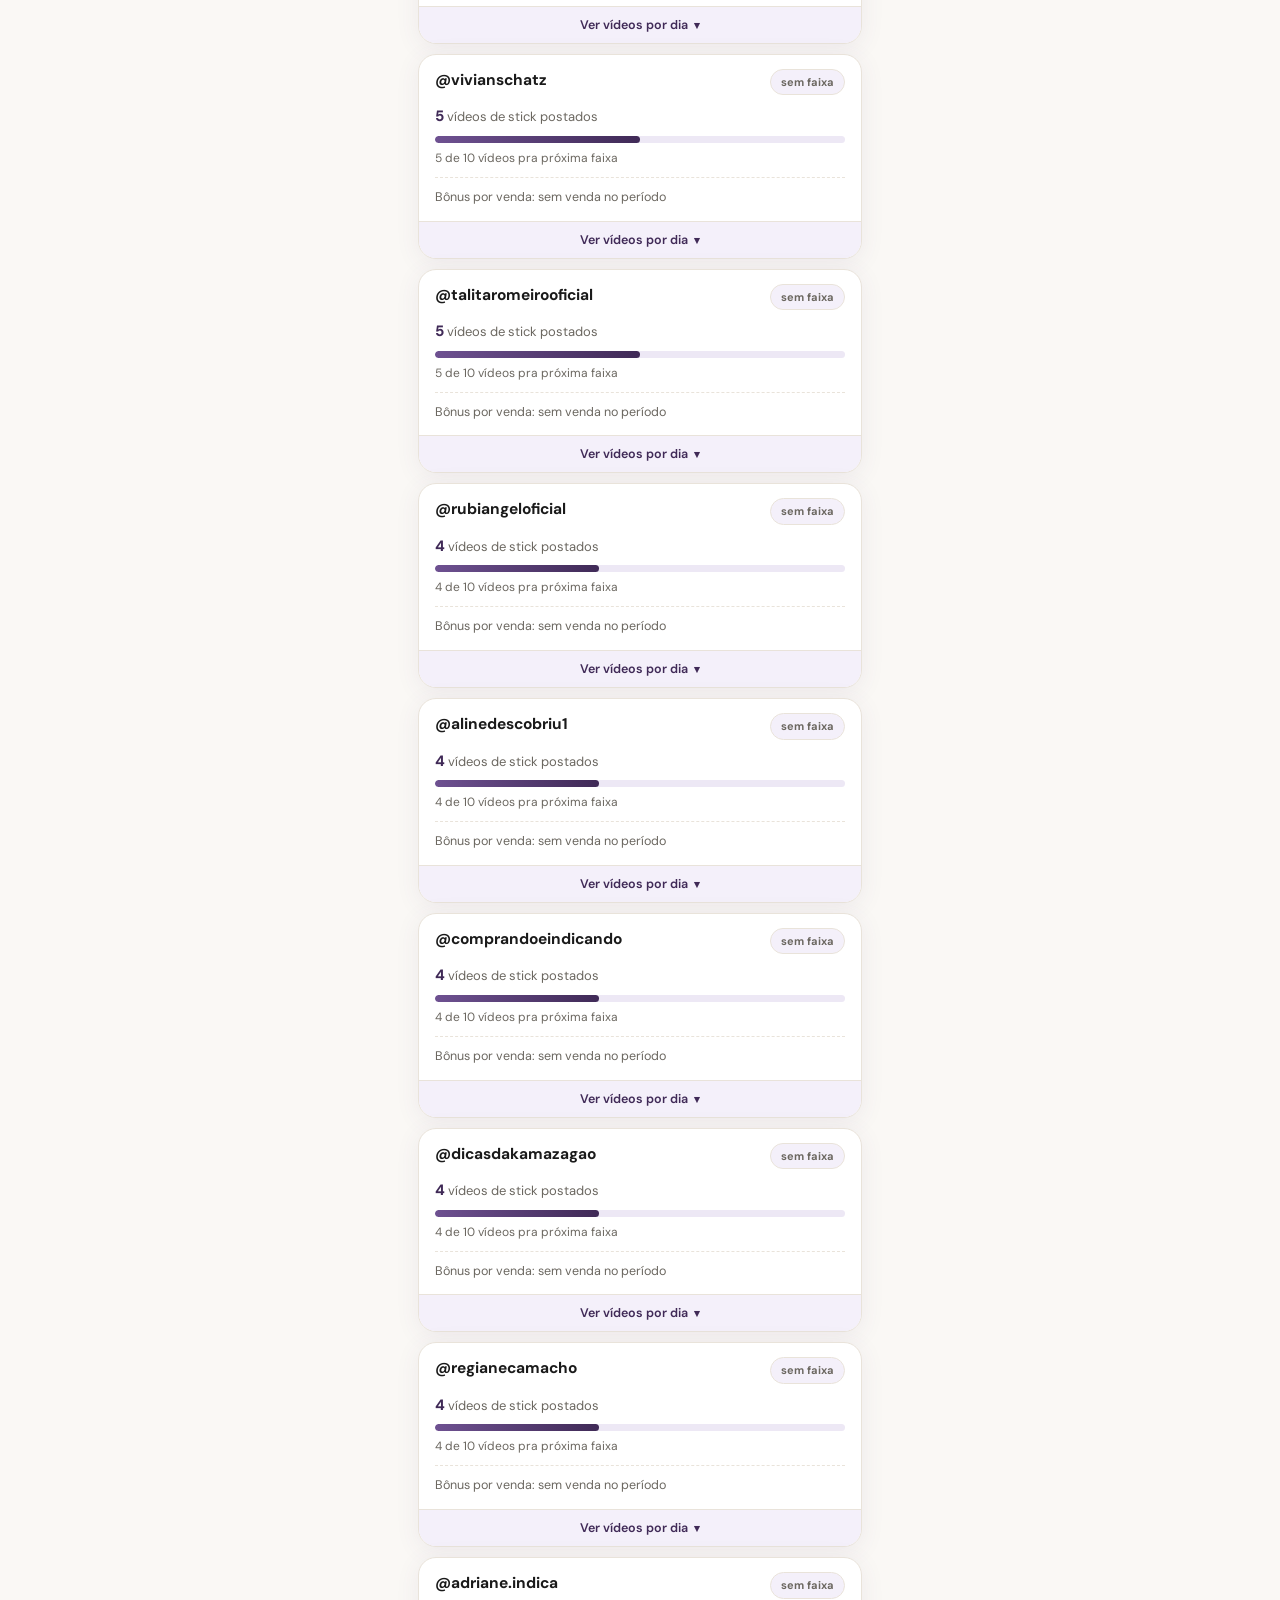
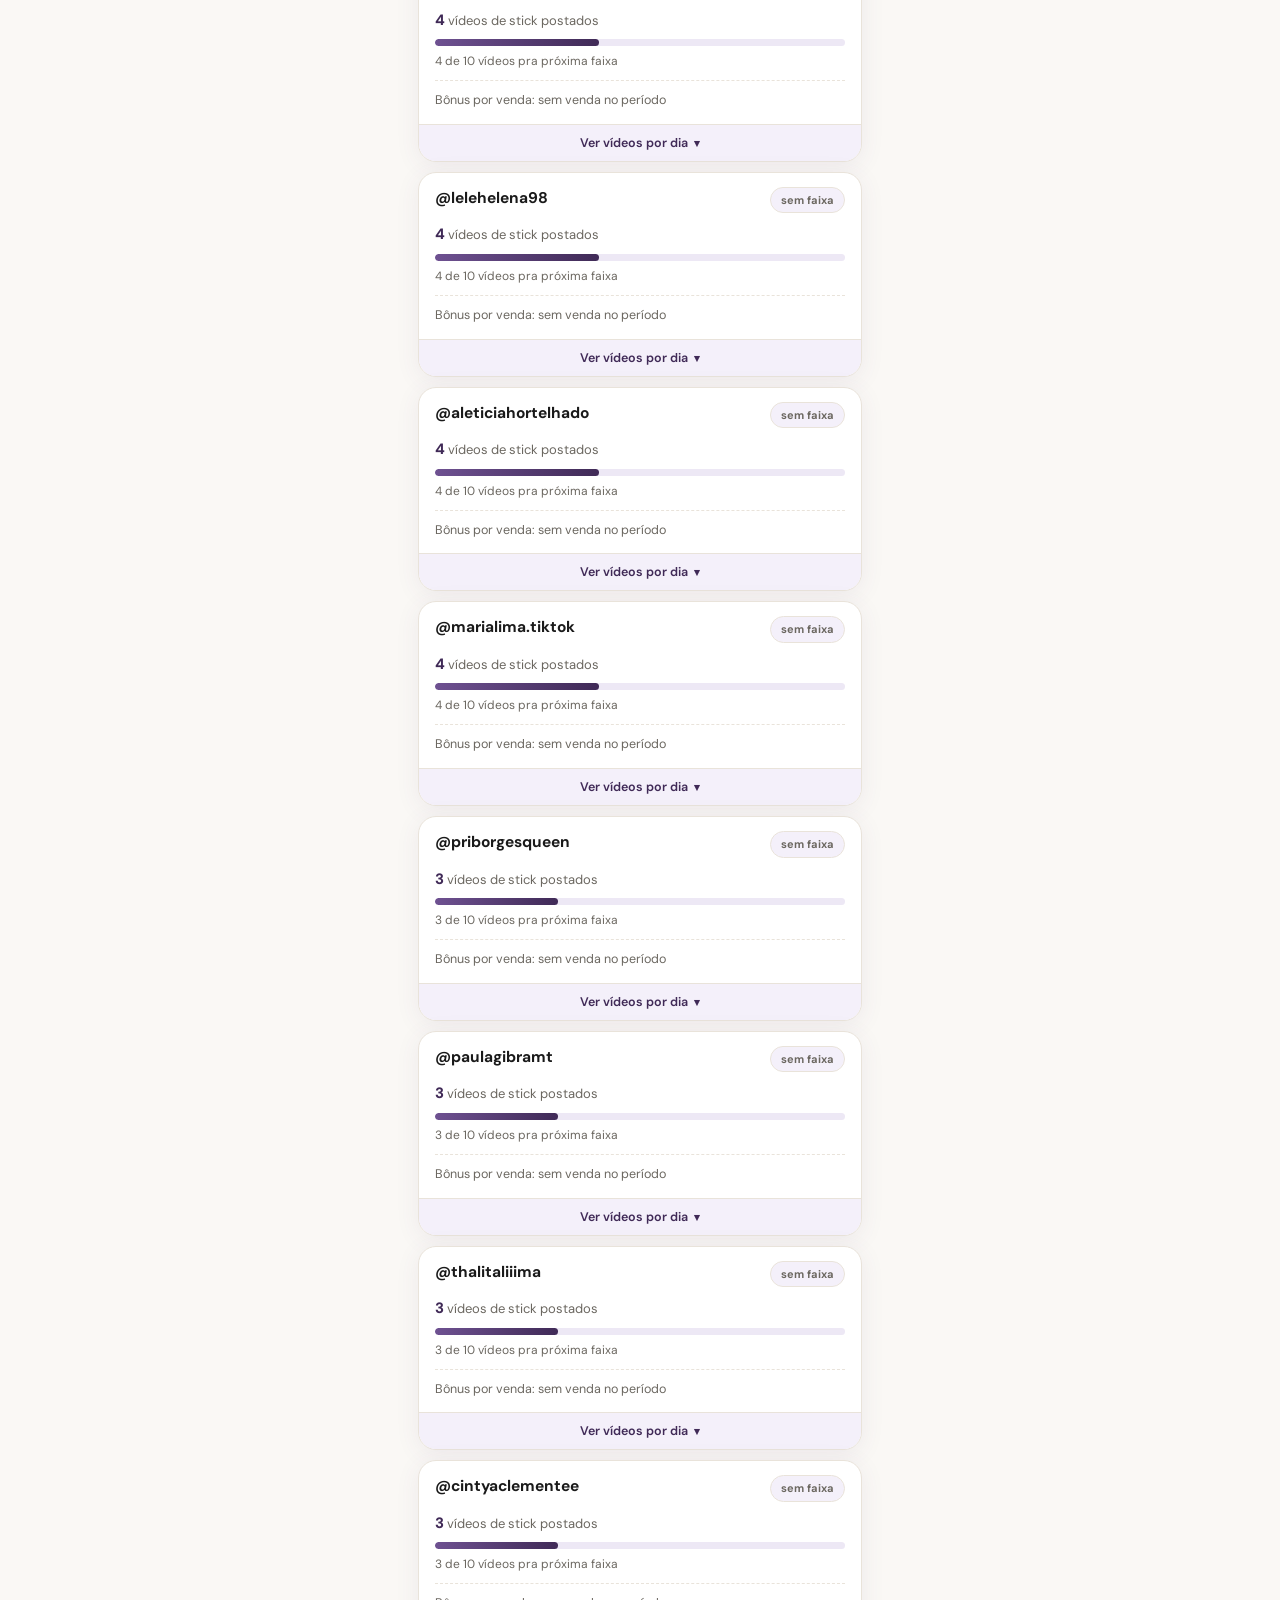
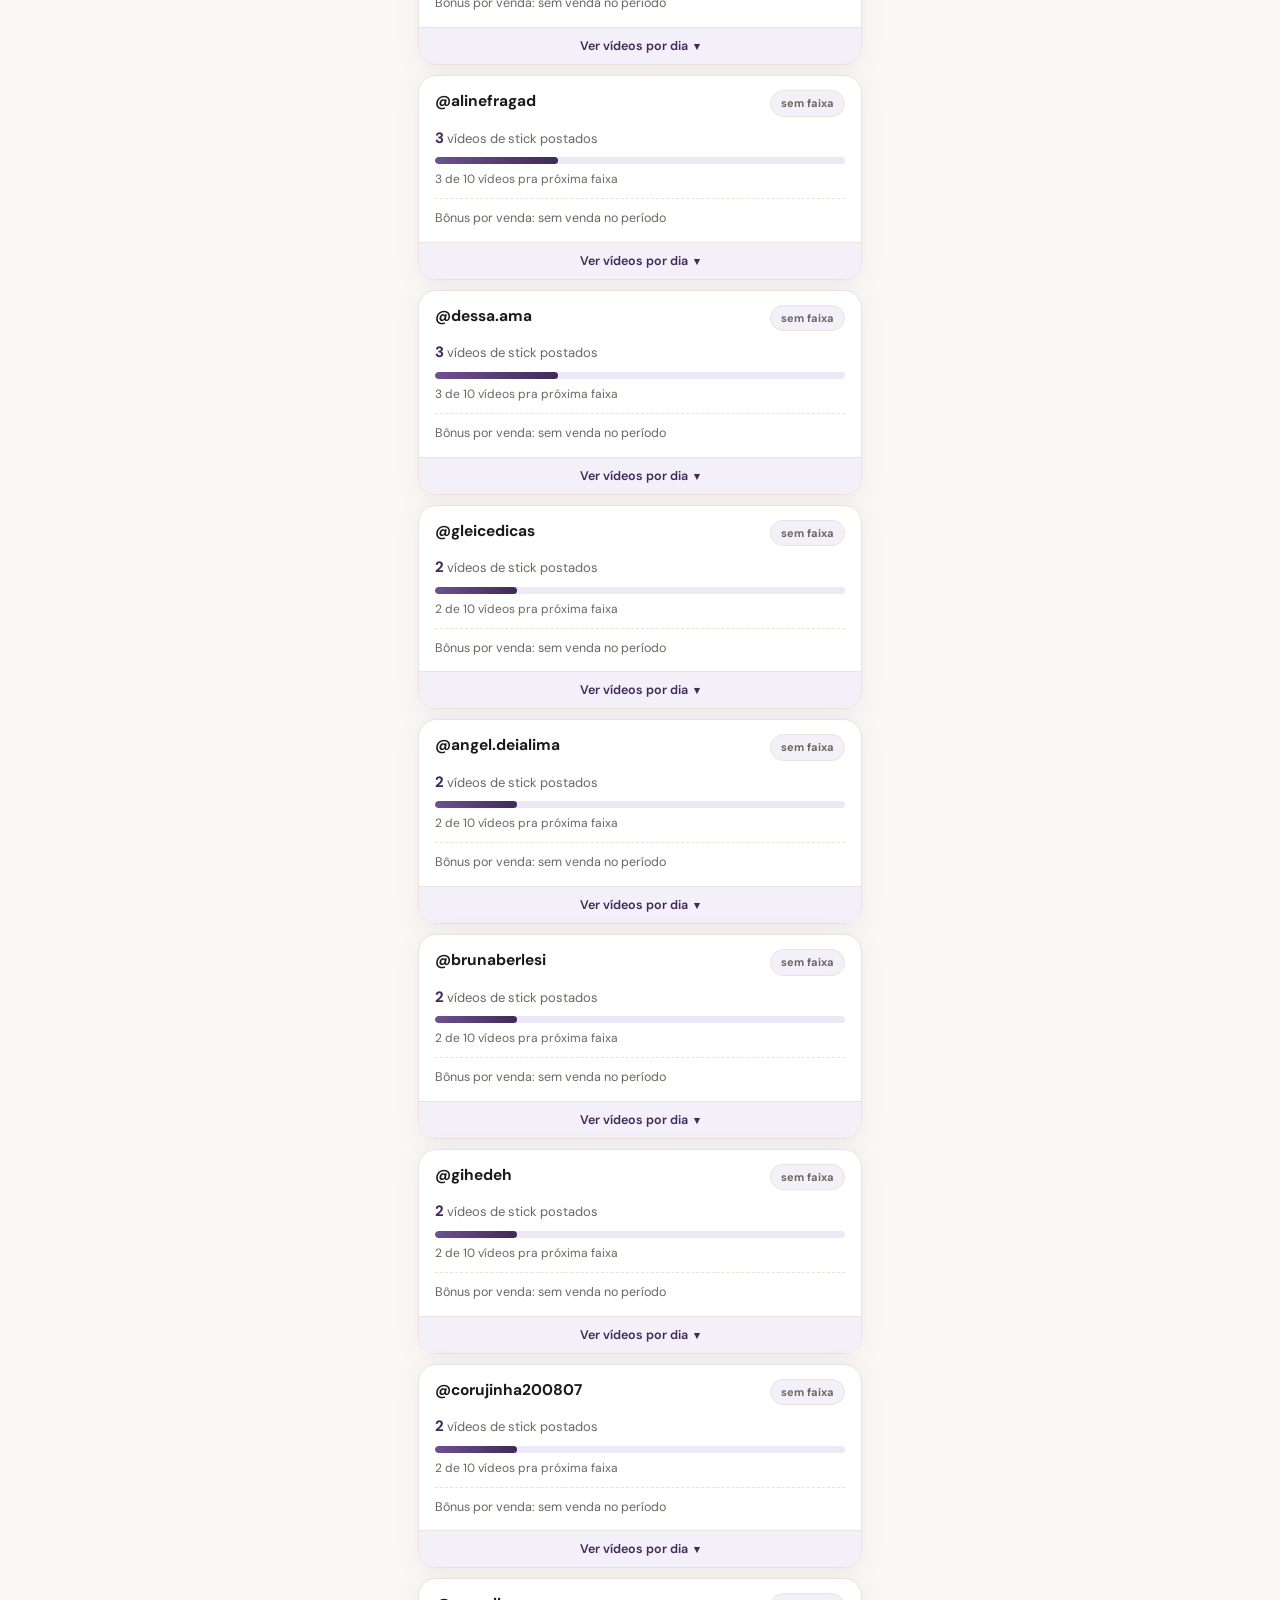
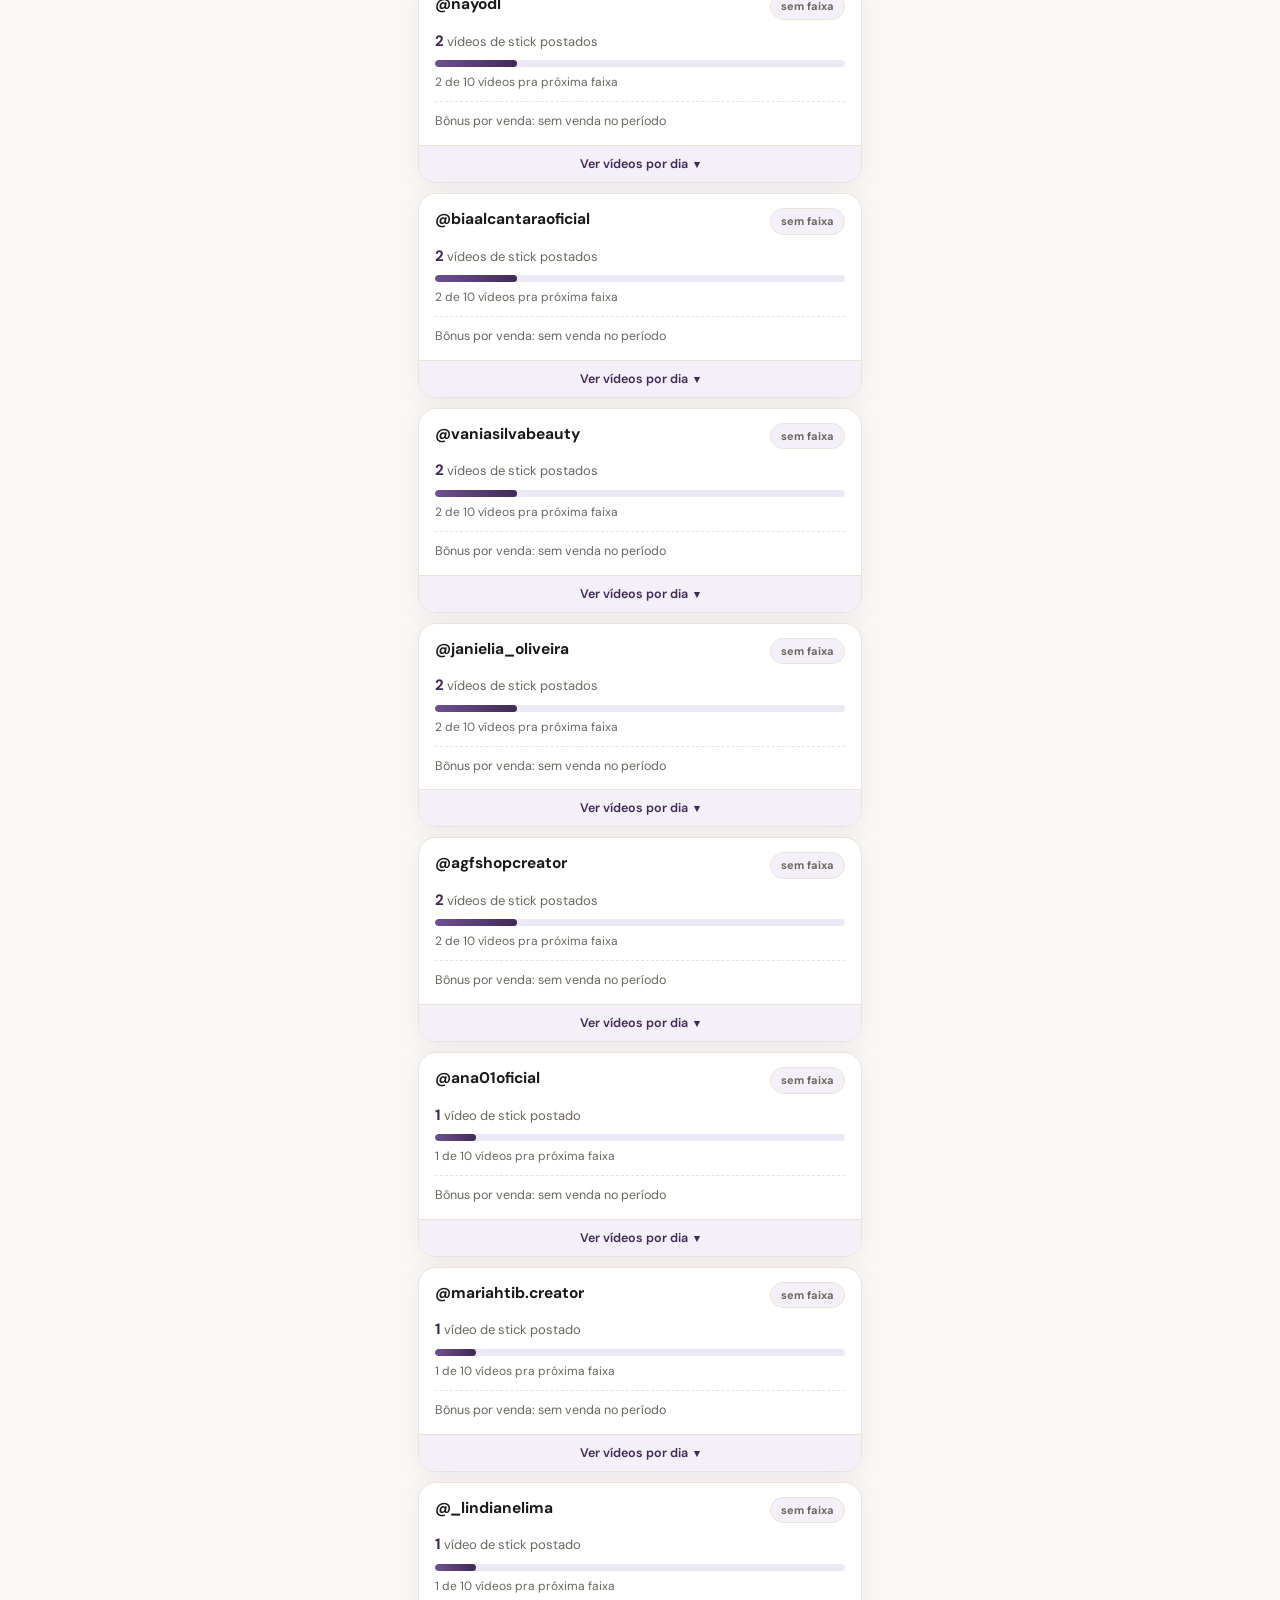
==== commit e5f6bc5f: "Remove carolinasilva.8 do resultado do desafio Atualiza KPIs: 81 afiliadas ativas, 2.974 vídeos, 33 " ====
--- a/resultado-agosto.html
+++ b/resultado-agosto.html
@@ -551,9 +551,9 @@
 
 // KPIs gerais do topo
 const KPI_DATA = {
-  afiliadasAtivas: 82,
-  videosPostados: 3025,
-  premiadasPorVideo: 34,
+  afiliadasAtivas: 81,
+  videosPostados: 2974,
+  premiadasPorVideo: 33,
   premiadasPorVenda: 5
 };
 
@@ -609,7 +609,6 @@
   { handle: "karollynaazevedoo",     total: 67, days: { "10/08": 2, "15/08": 13, "17/08": 2, "18/08": 7, "19/08": 10, "20/08": 6, "21/08": 27 } },
   { handle: "jaineebress",           total: 65, days: { "20/08": 18, "21/08": 47 } },
   { handle: "genitanovais25",        total: 54, days: { "09/08": 1, "10/08": 3, "11/08": 3, "12/08": 4, "13/08": 4, "14/08": 2, "15/08": 5, "16/08": 3, "17/08": 5, "18/08": 4, "19/08": 7, "20/08": 8, "21/08": 5 } },
-  { handle: "carolinasilva.8",       total: 51, days: { "15/08": 10, "16/08": 10, "17/08": 17, "18/08": 13, "21/08": 1 } },
   { handle: "gabi.voit",             total: 49, days: { "10/08": 4, "19/08": 7, "21/08": 38 } },
   { handle: "familiaromeiro",        total: 47, days: { "07/08": 2, "10/08": 2, "11/08": 1, "12/08": 6, "13/08": 2, "14/08": 3, "15/08": 4, "16/08": 3, "17/08": 1, "18/08": 3, "19/08": 1, "20/08": 6, "21/08": 13 } },
   { handle: "fonseftq2x3",           total: 45, days: { "08/08": 3, "09/08": 3, "10/08": 1, "13/08": 5, "14/08": 4, "15/08": 2, "16/08": 2, "17/08": 3, "18/08": 4, "19/08": 2, "20/08": 3, "21/08": 13 } },
